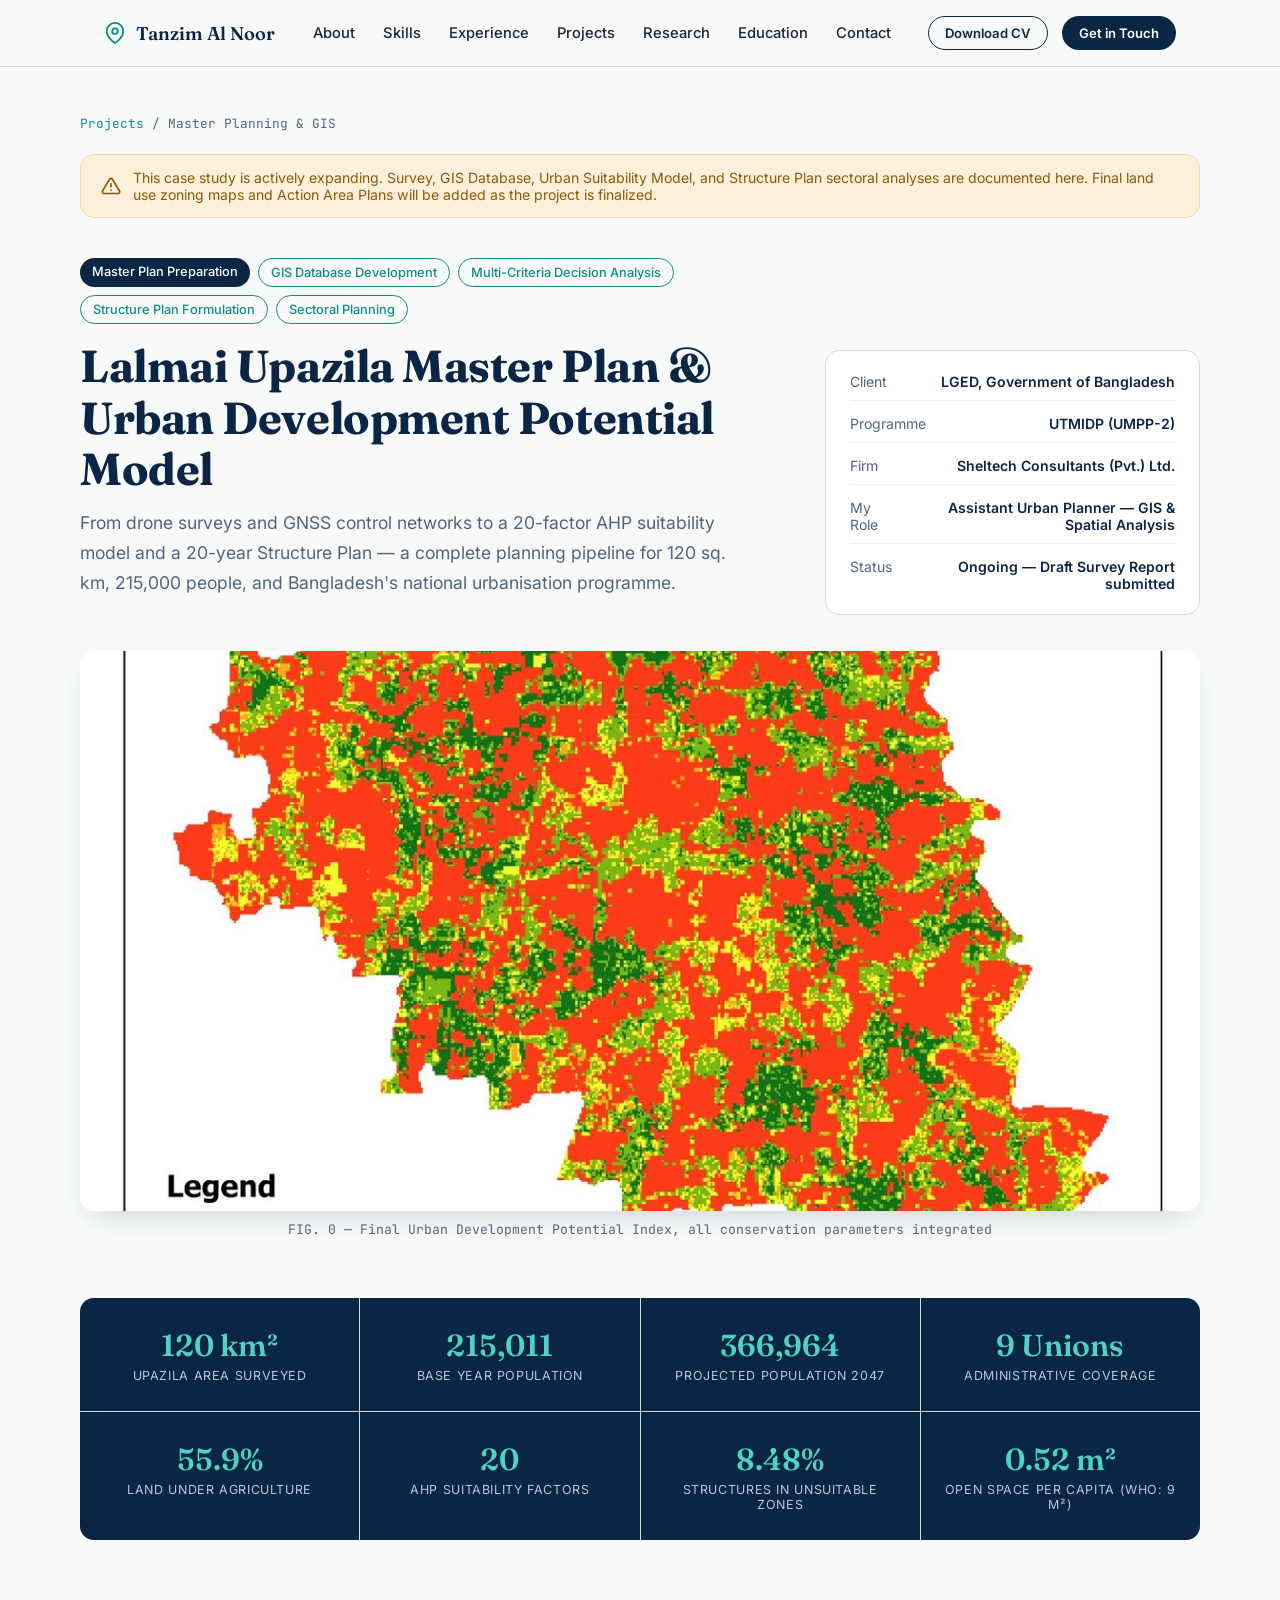
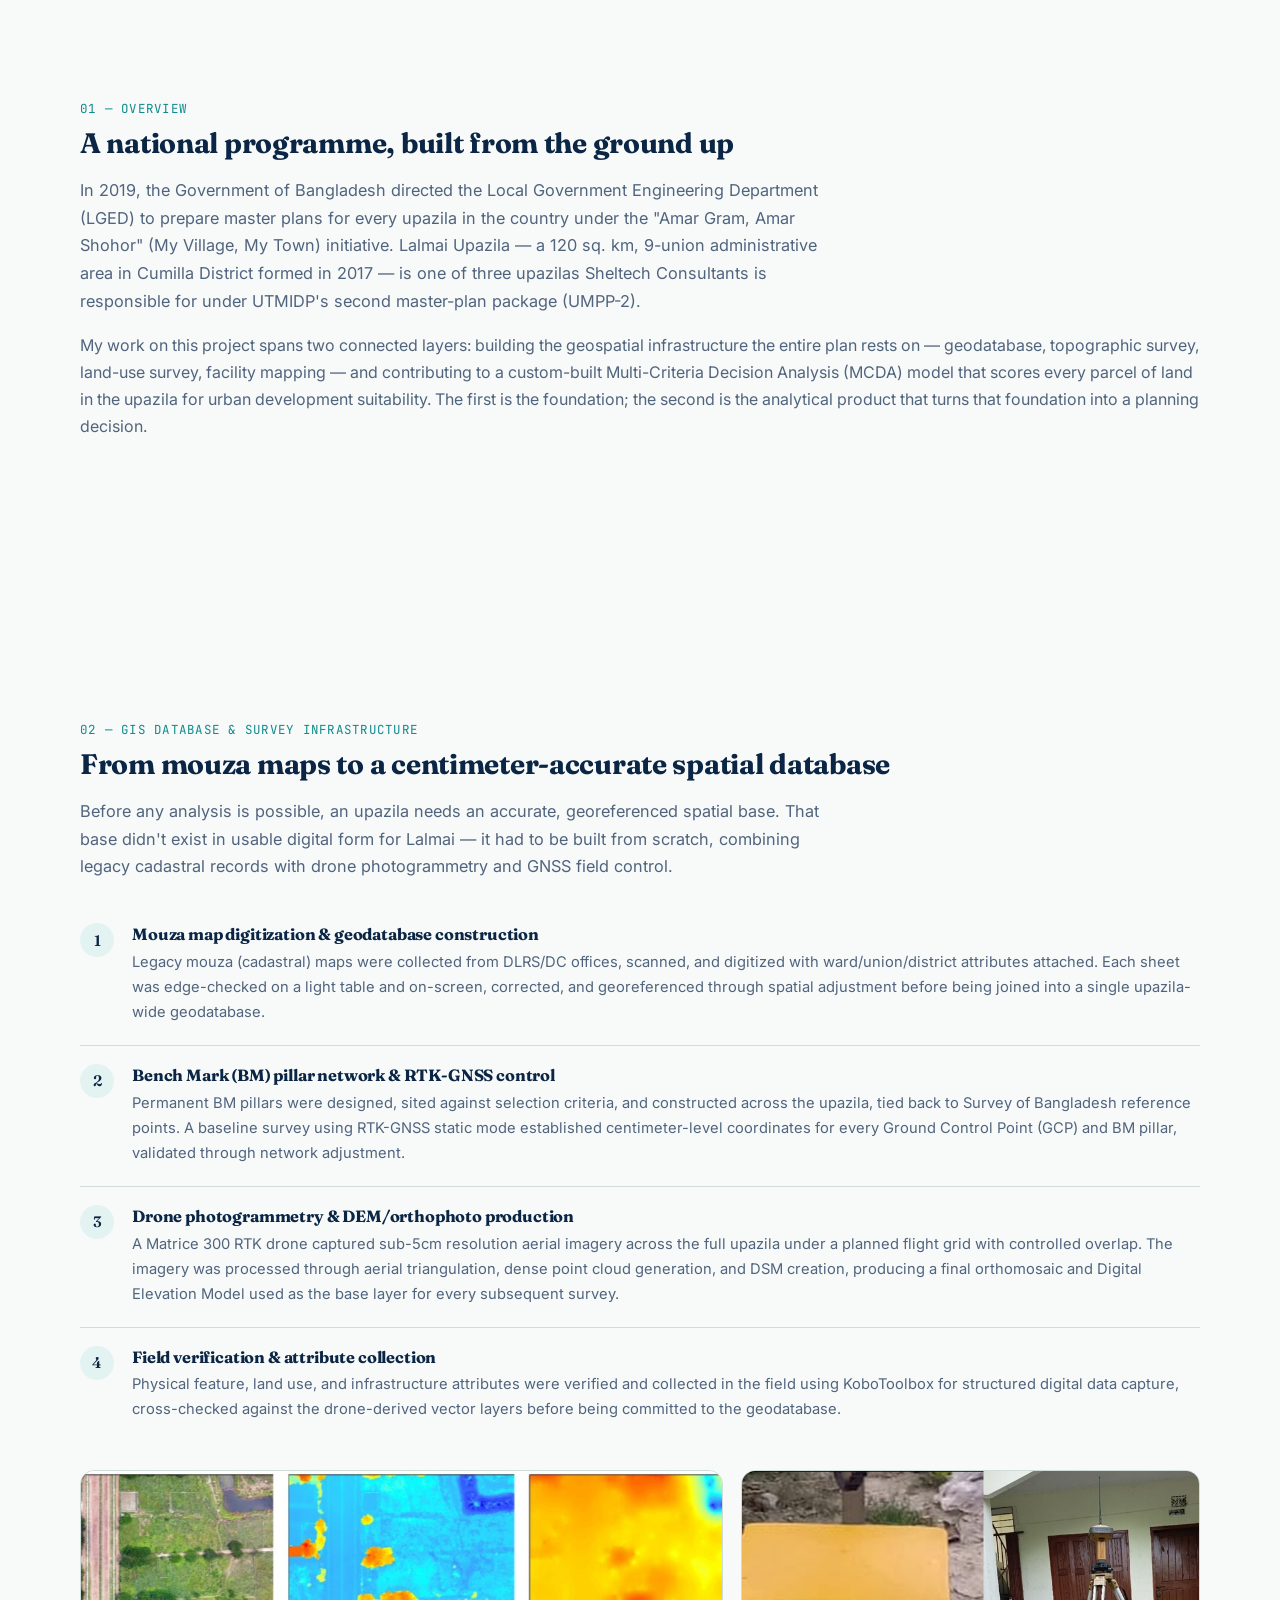
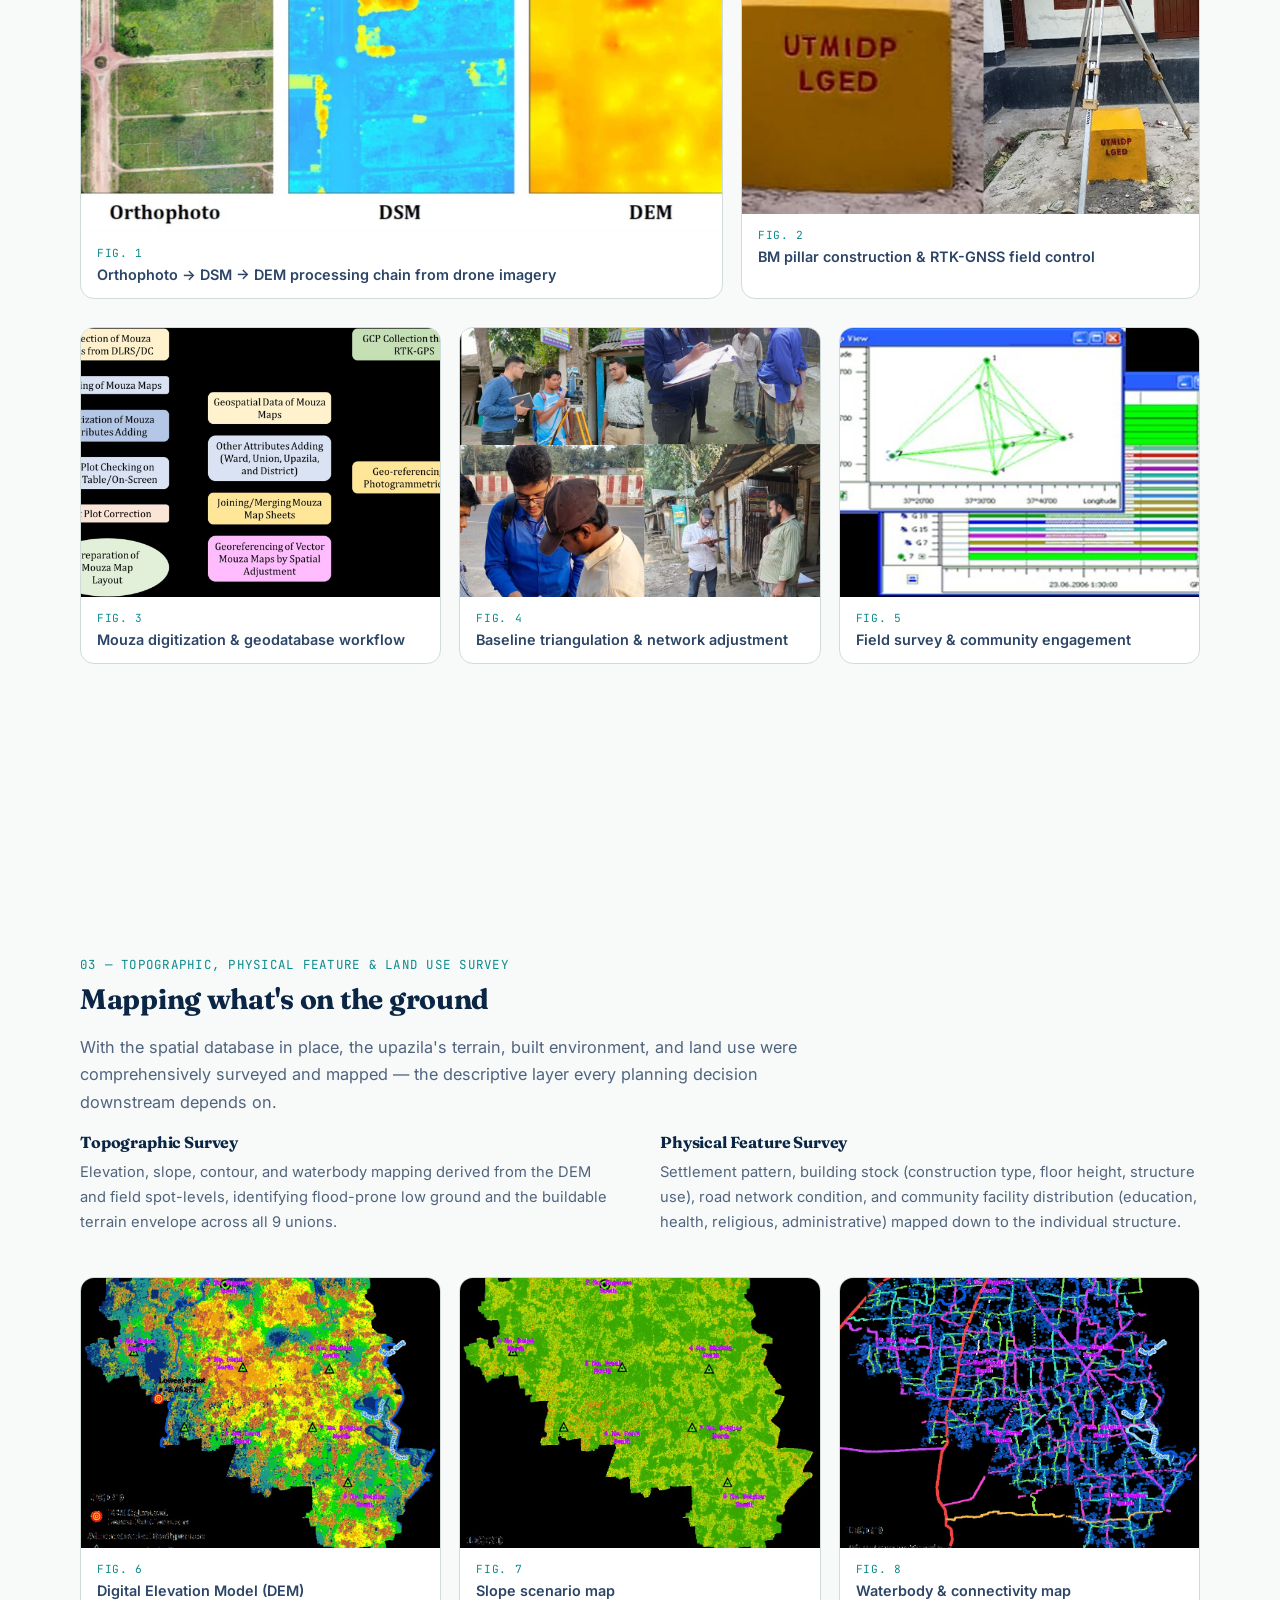
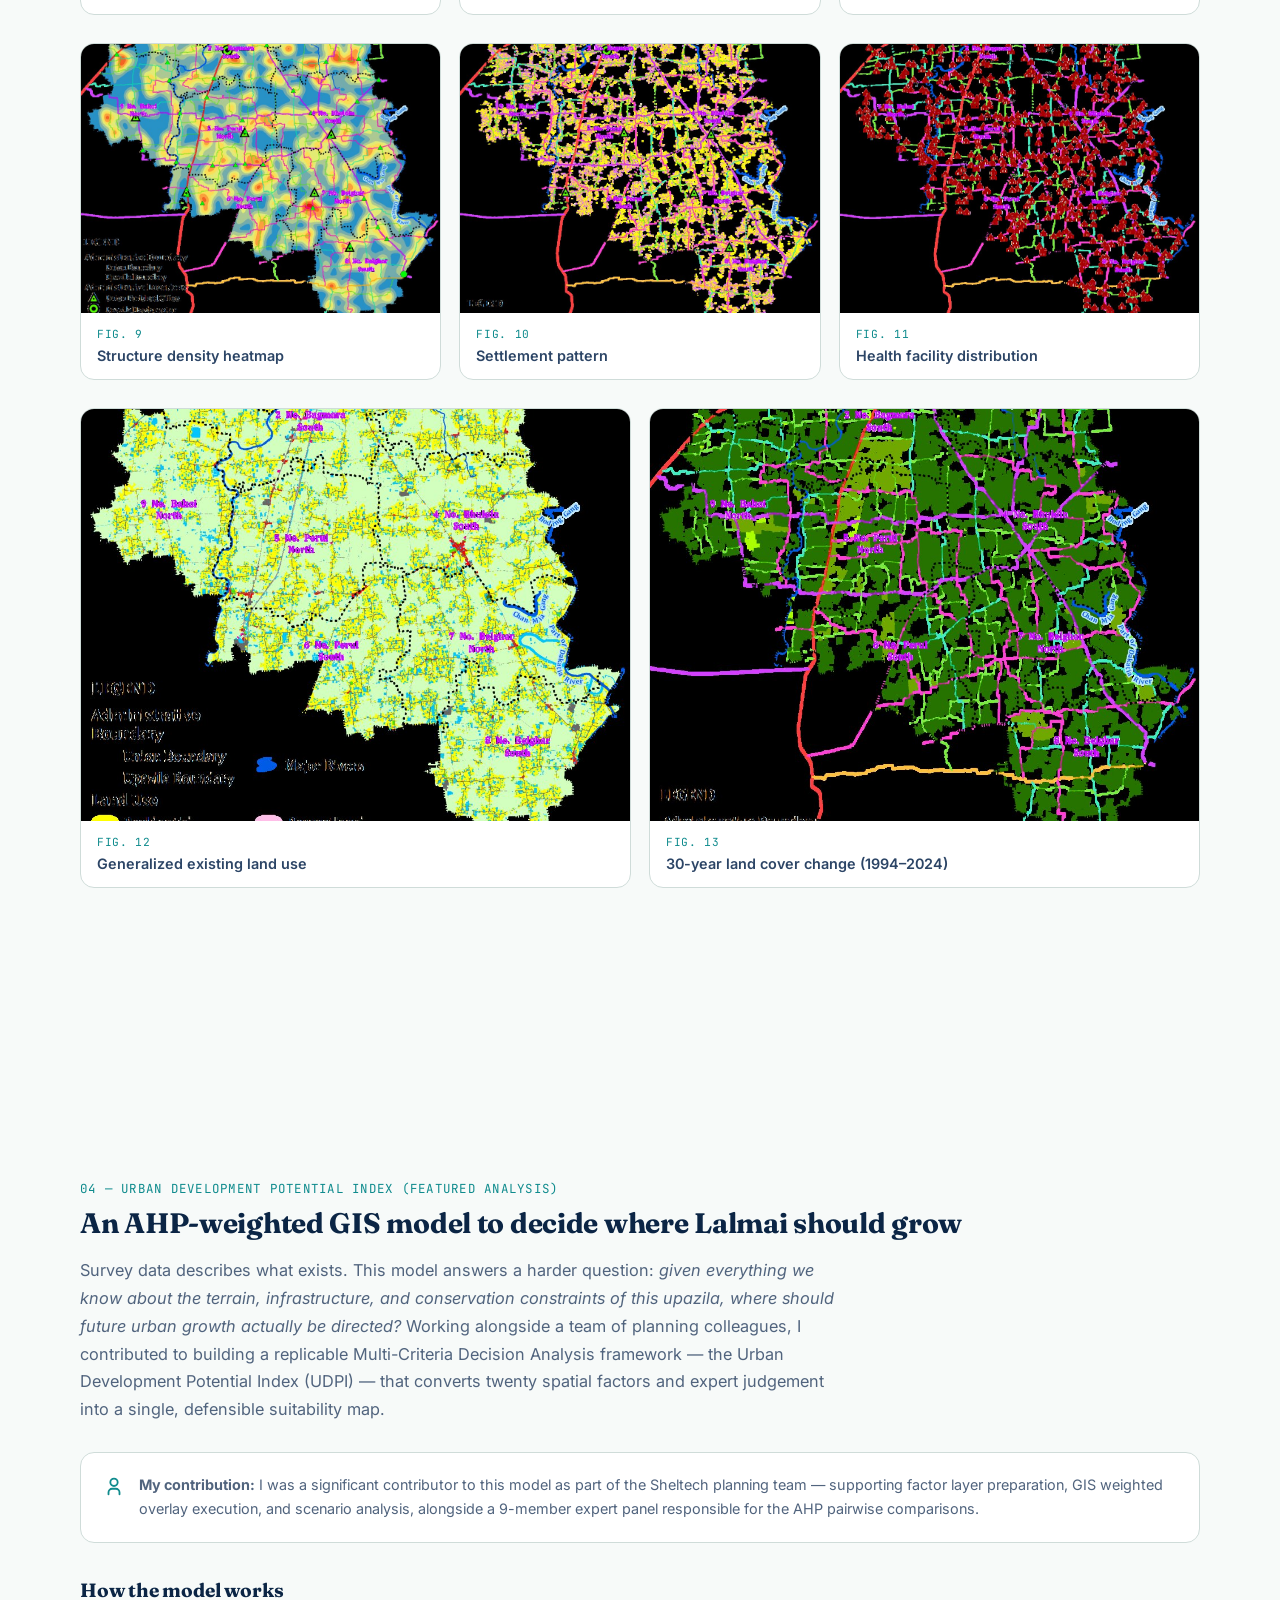
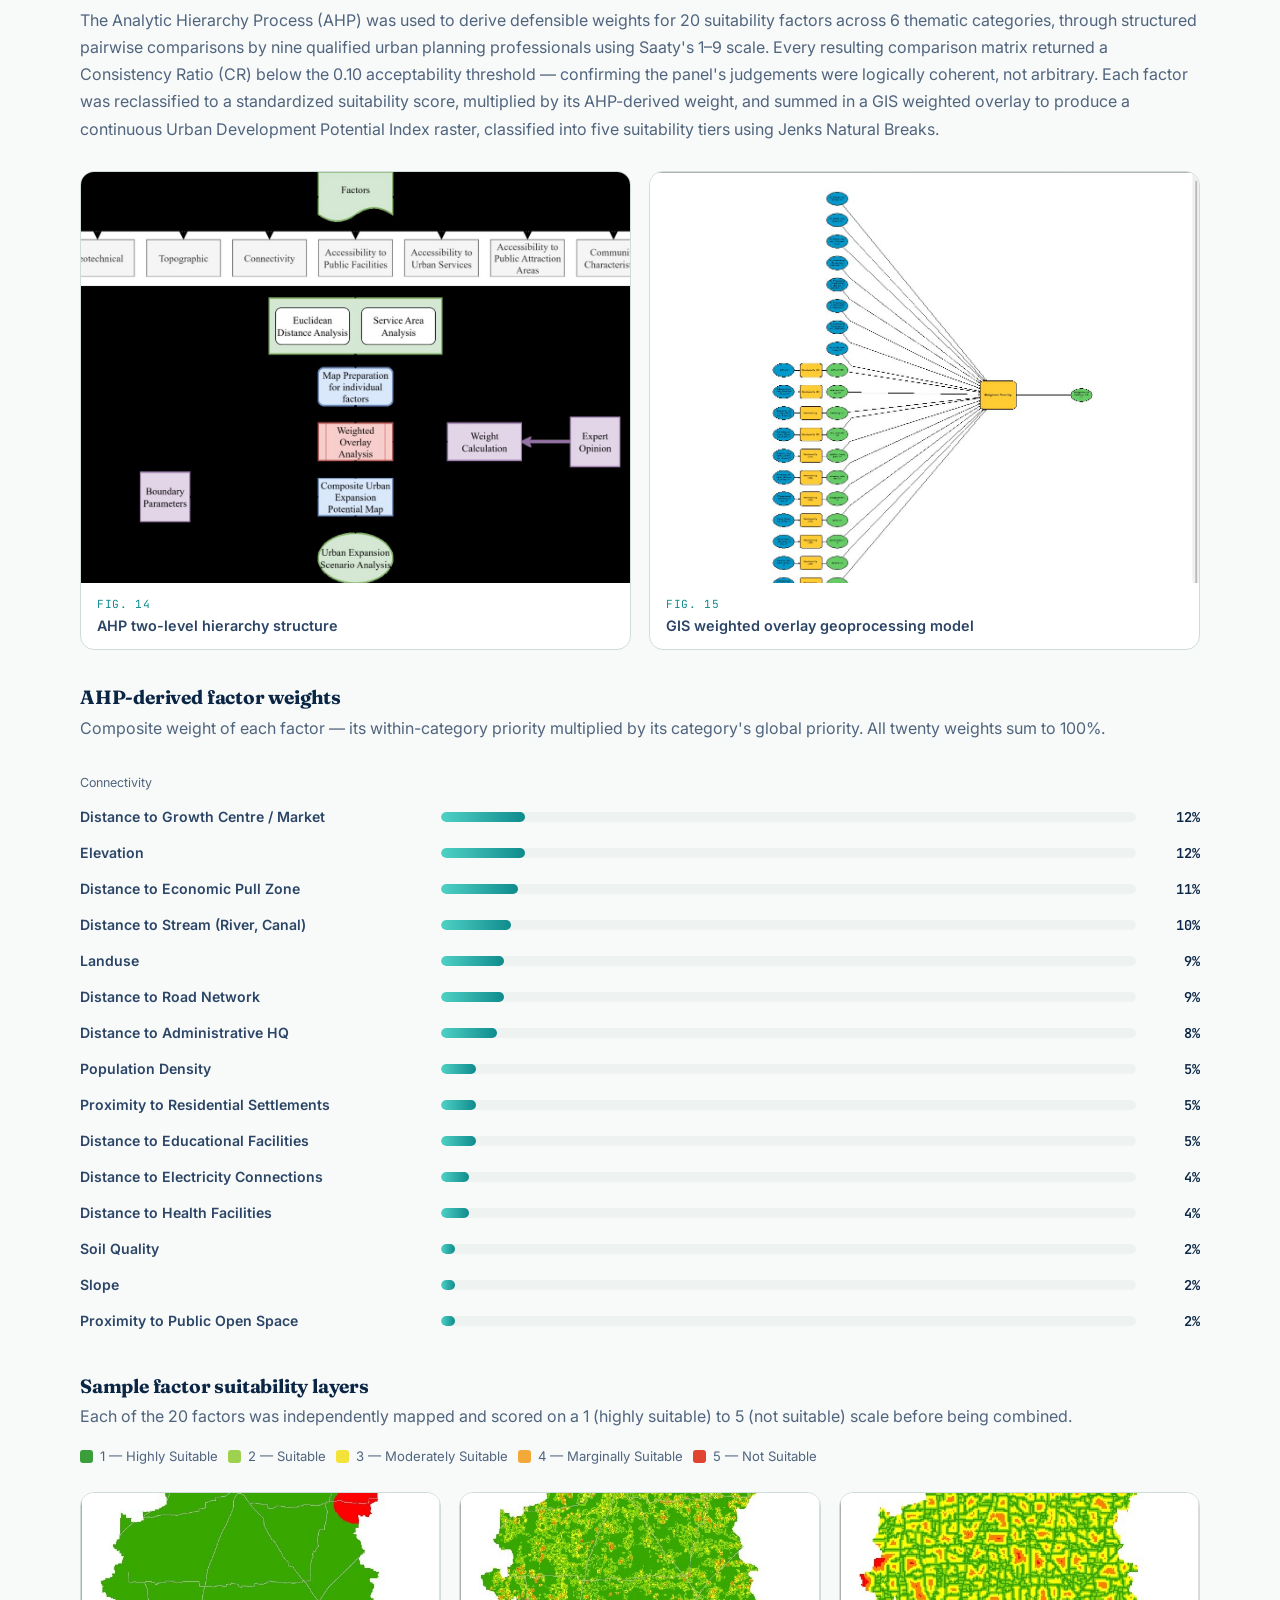
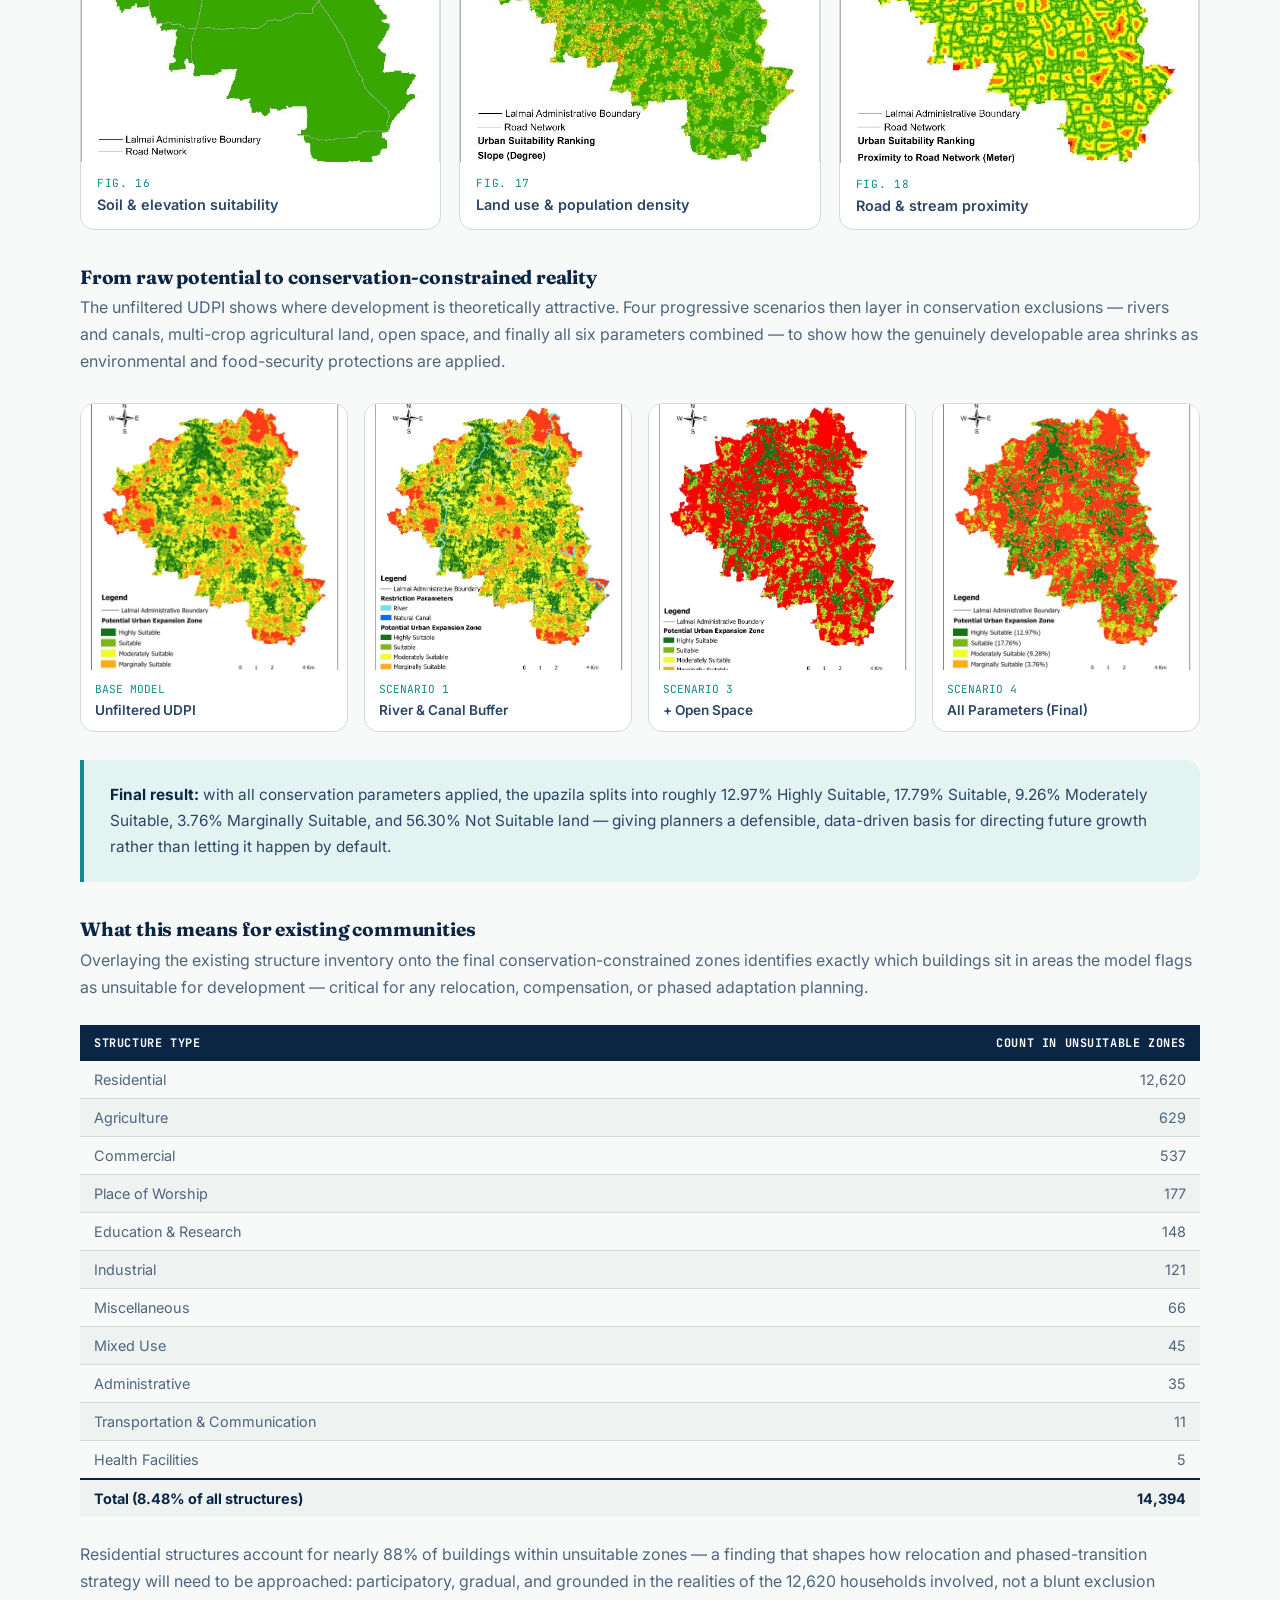
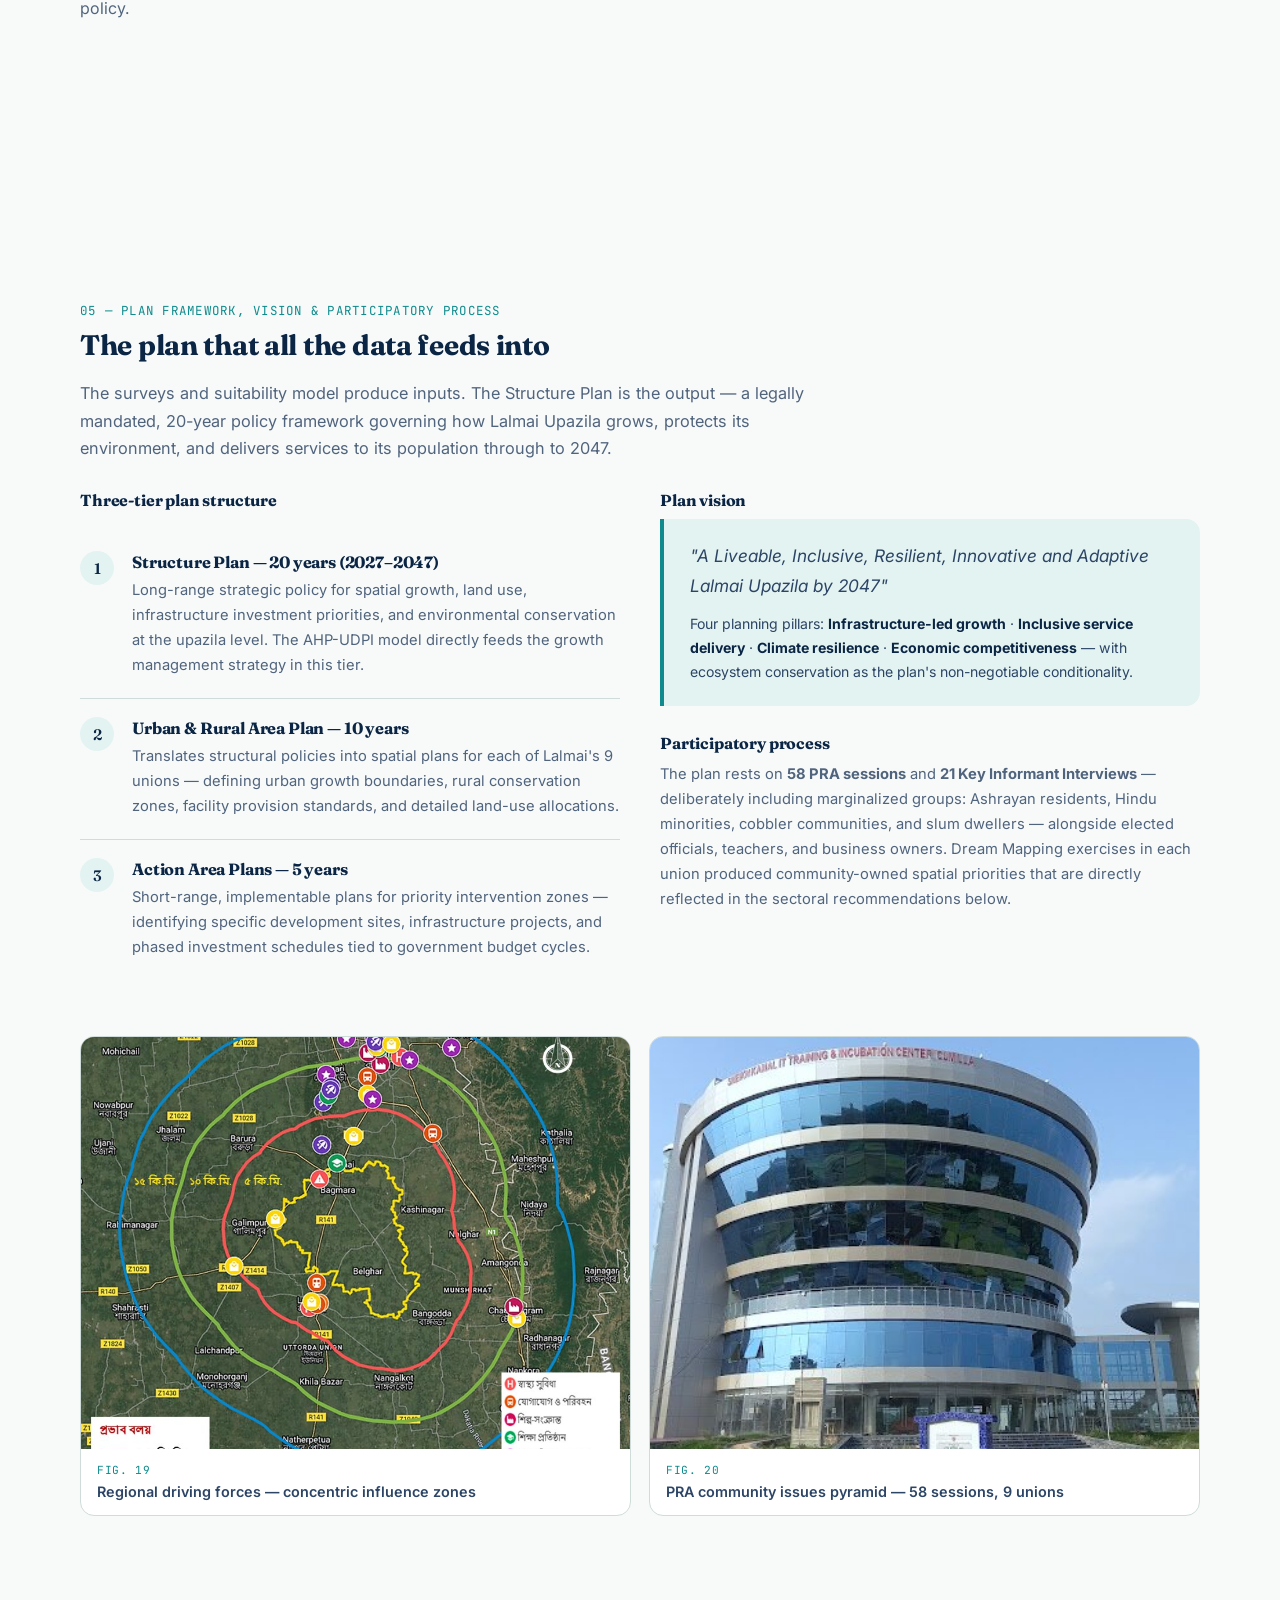
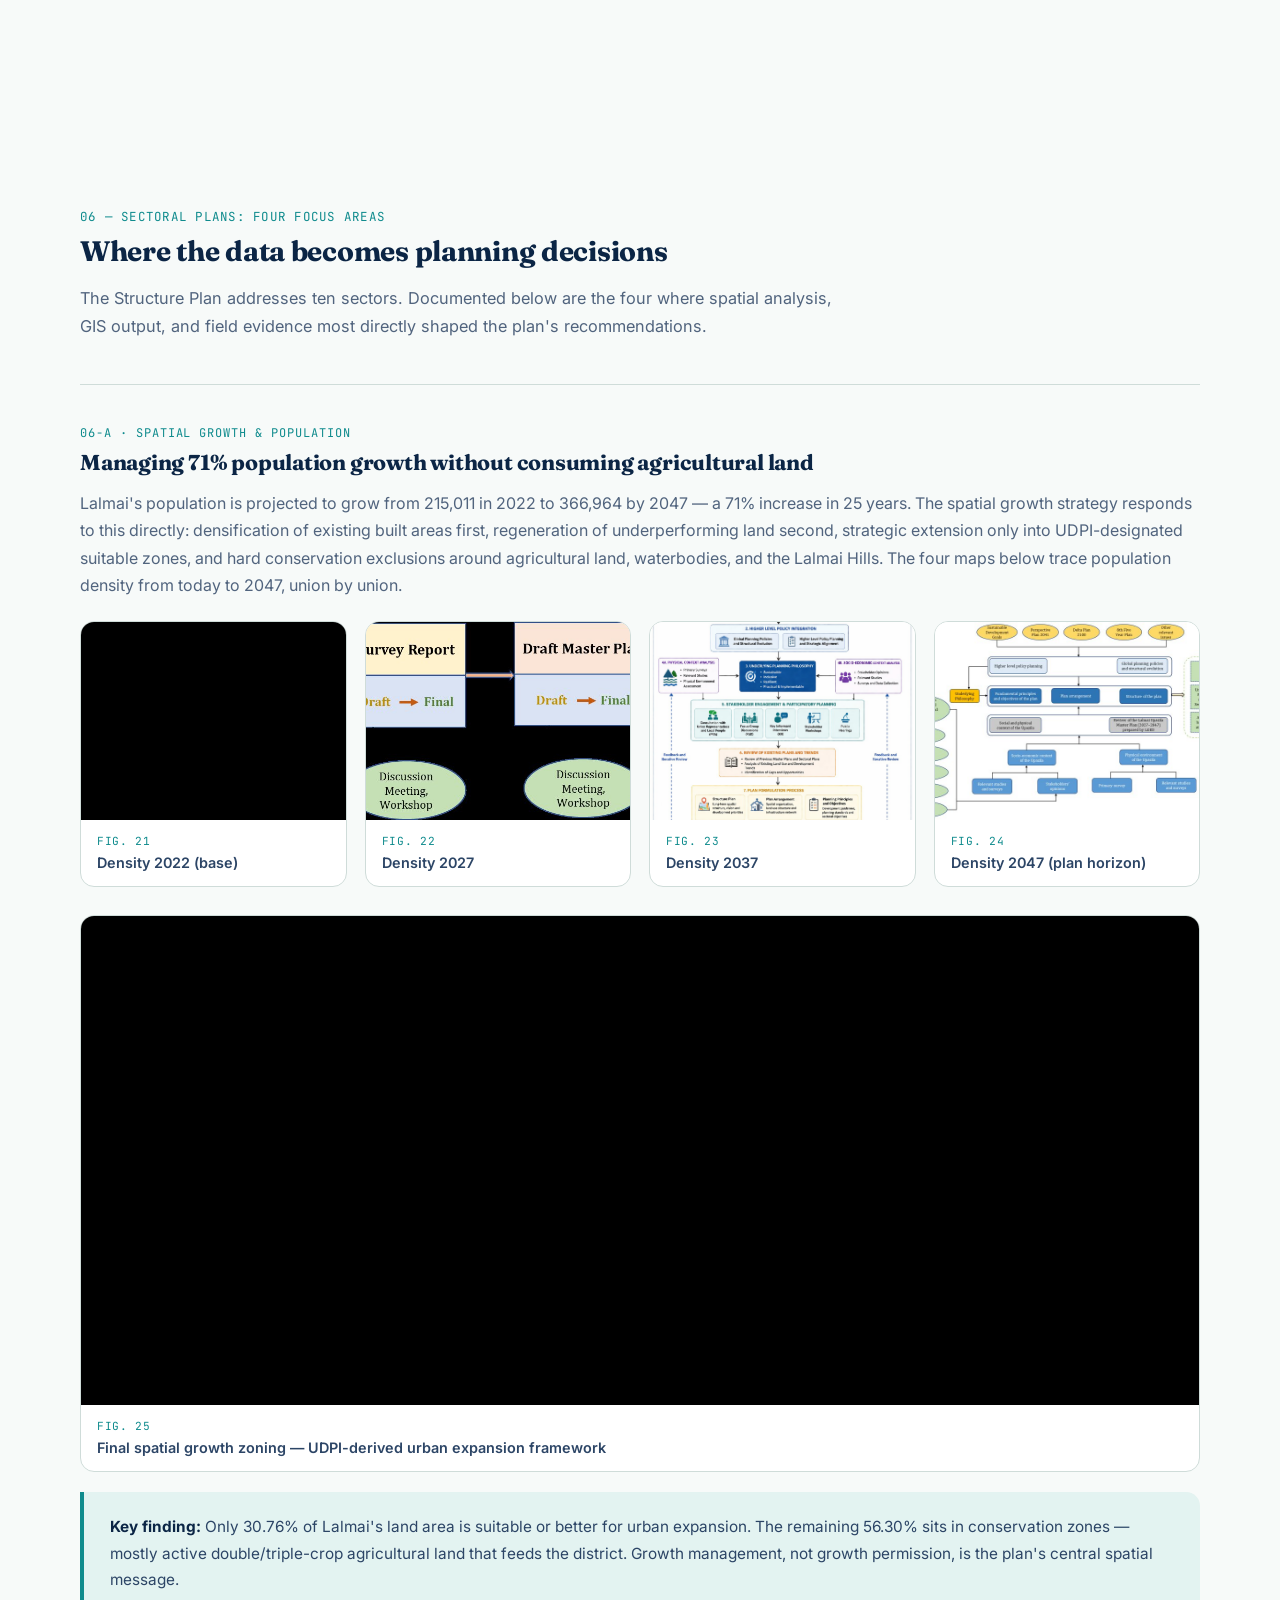
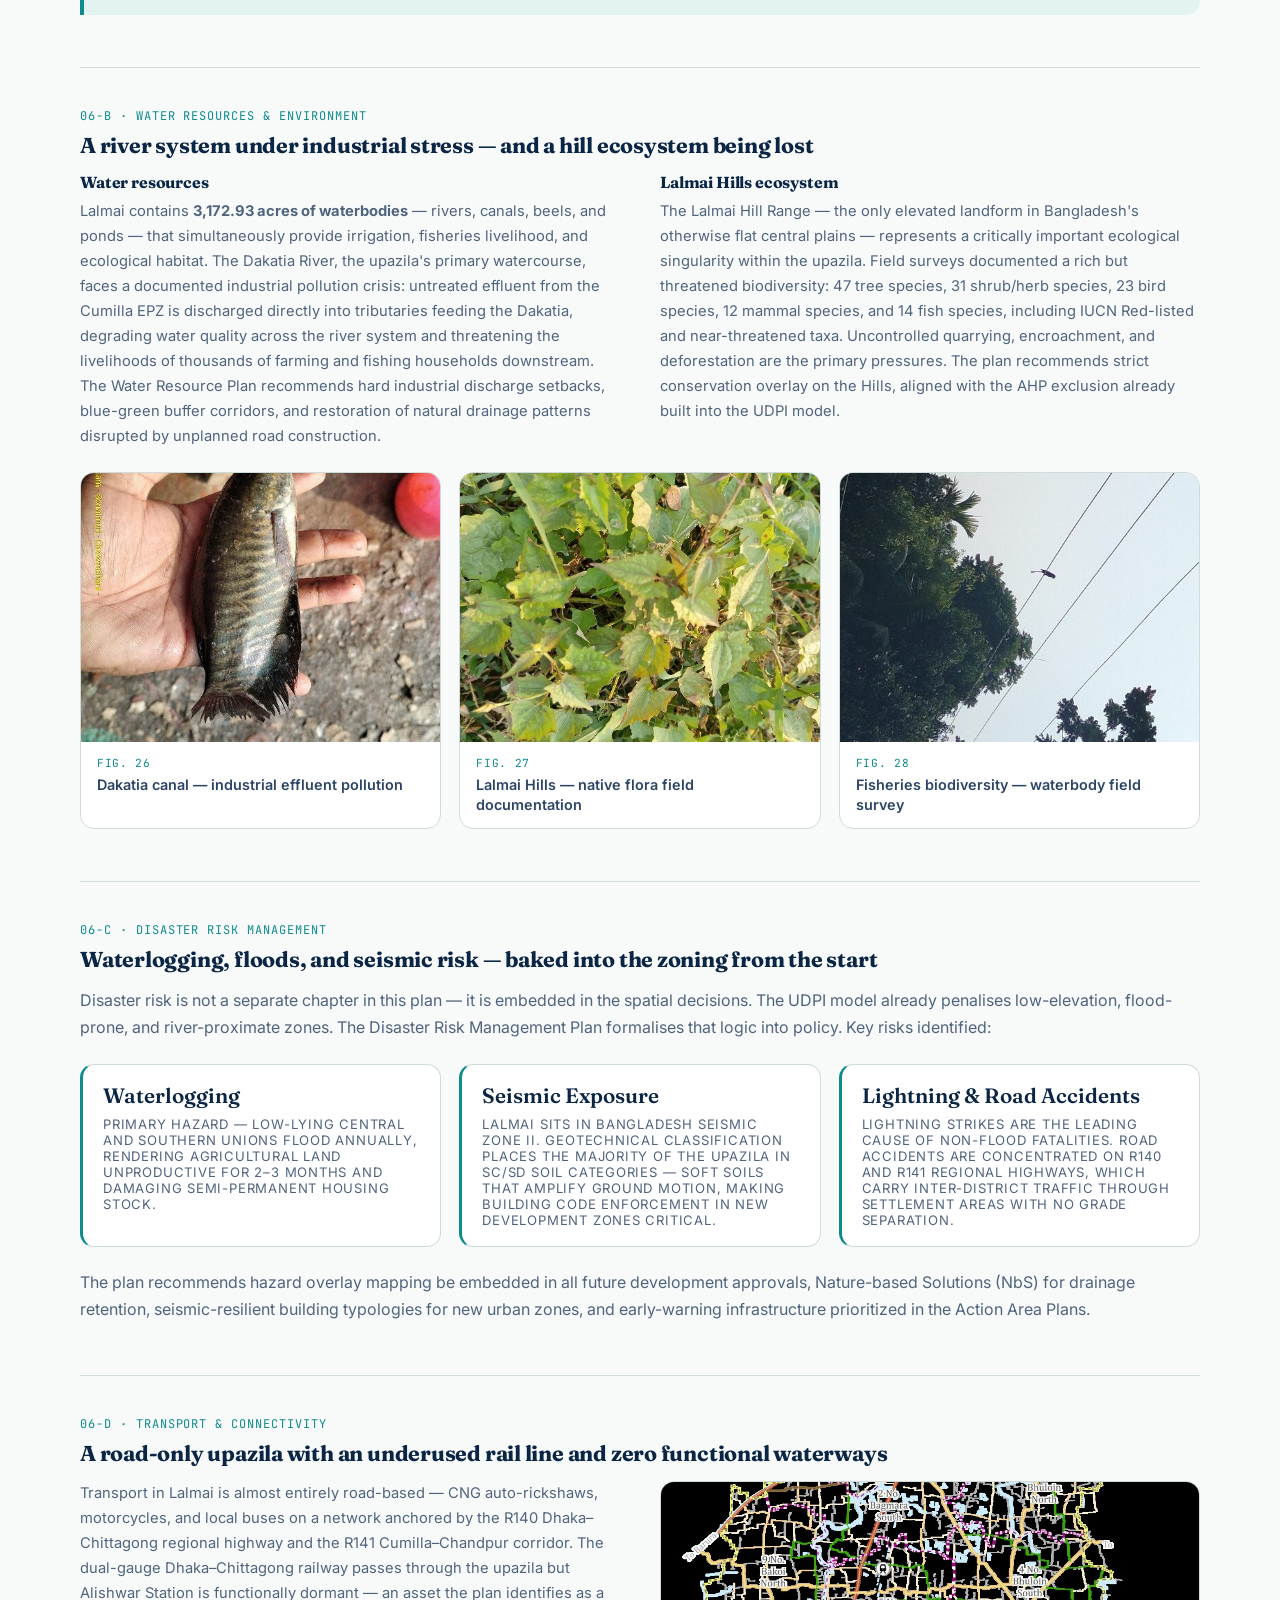
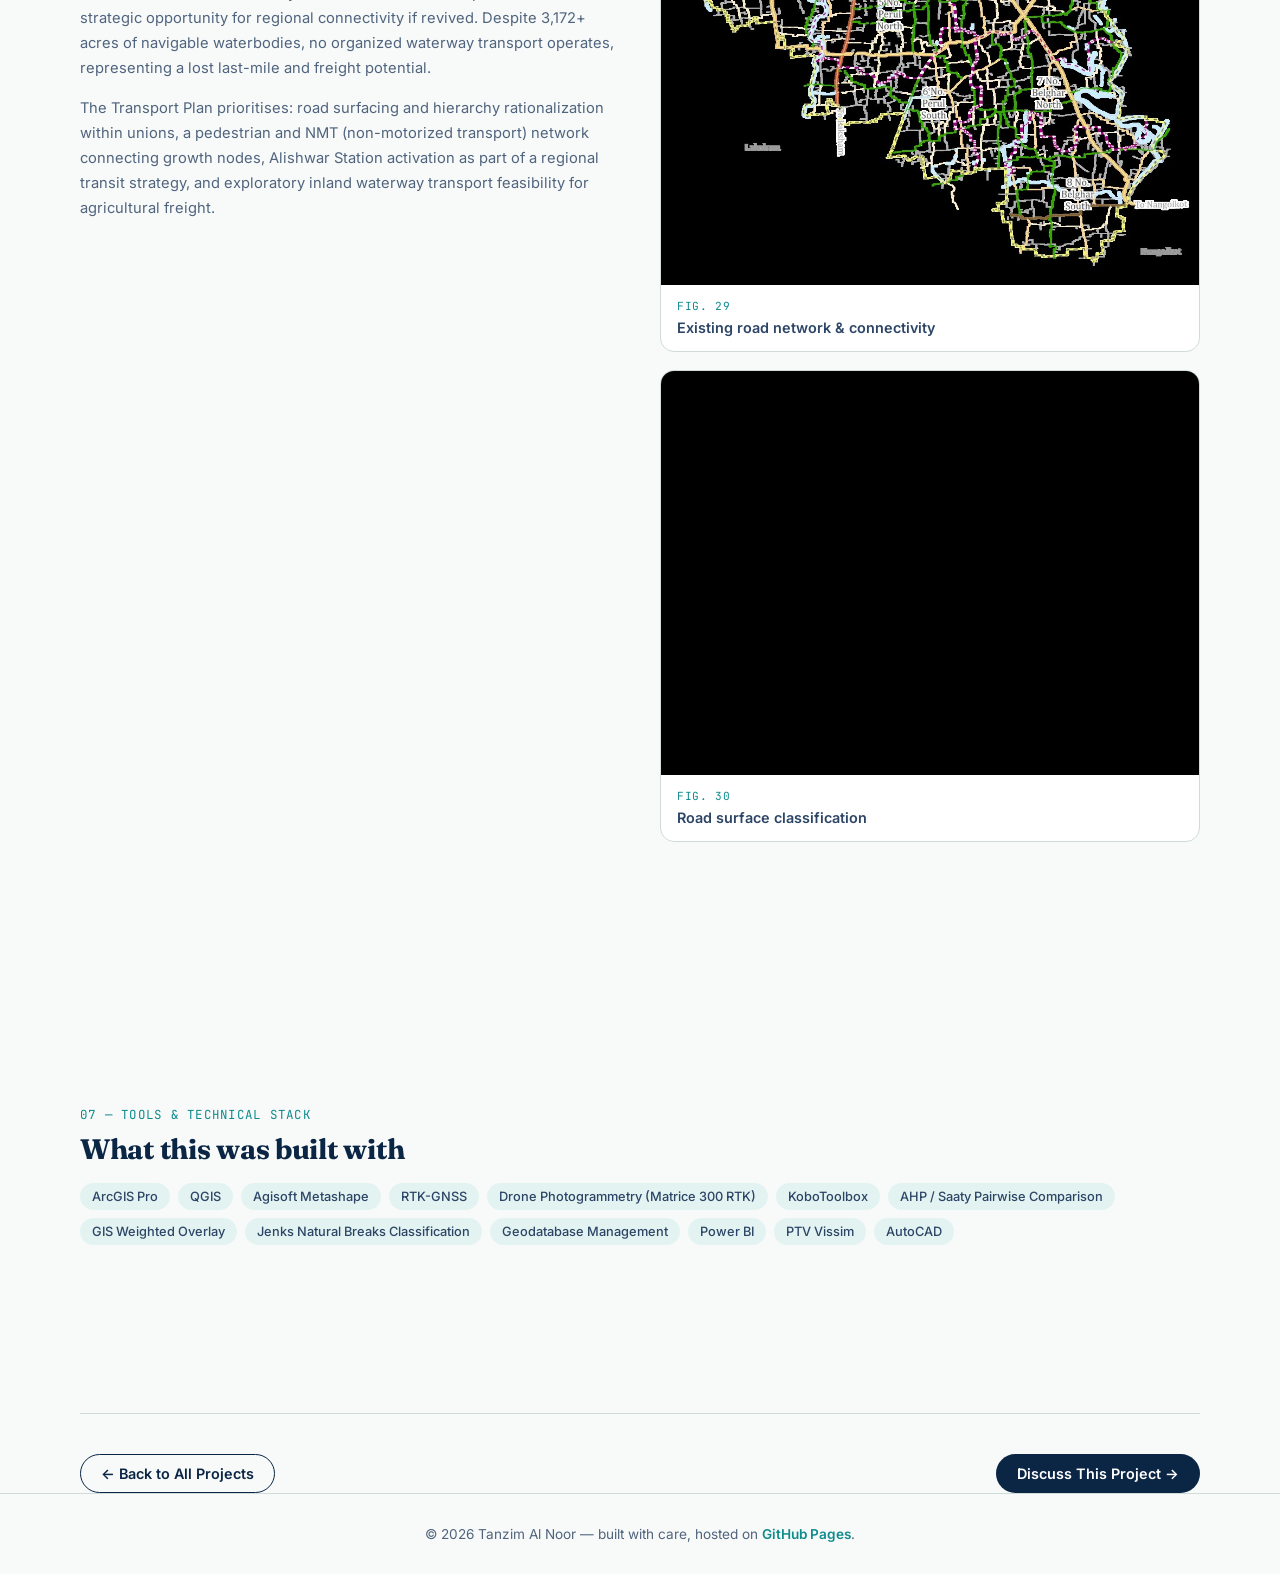
==== projects/lalmai-master-plan.html @ 13e84b0c "Add Lalmai master plan project" ====
<!DOCTYPE html>
<html lang="en">
<head>
<meta charset="UTF-8">
<meta name="viewport" content="width=device-width, initial-scale=1.0">
<title>Lalmai Upazila Master Plan & Urban Suitability Model | Tanzim Al Noor</title>
<meta name="description" content="GIS database development, topographic and land-use survey, and AHP-based Urban Development Potential Index for Lalmai Upazila, Bangladesh — under UTMIDP, LGED.">

<link rel="preconnect" href="https://fonts.googleapis.com">
<link rel="preconnect" href="https://fonts.gstatic.com" crossorigin>
<link href="https://fonts.googleapis.com/css2?family=Fraunces:opsz,wght@9..144,500;9..144,600;9..144,700&family=Inter:wght@400;500;600;700&family=JetBrains+Mono:wght@400;500&display=swap" rel="stylesheet">
<link rel="stylesheet" href="../styles.css">
</head>
<body>

<!-- ============ HEADER ============ -->
<header class="site-header">
  <nav class="nav">
    <a href="../index.html" class="brand">
      <svg class="pin" viewBox="0 0 24 24" fill="none" stroke="currentColor" stroke-width="2" stroke-linecap="round" stroke-linejoin="round"><path d="M21 10c0 7-9 13-9 13s-9-6-9-13a9 9 0 1 1 18 0Z"/><circle cx="12" cy="10" r="3"/></svg>
      Tanzim&nbsp;Al&nbsp;Noor
    </a>
    <ul class="nav-links">
      <li><a href="../index.html#about">About</a></li>
      <li><a href="../index.html#skills">Skills</a></li>
      <li><a href="../index.html#experience">Experience</a></li>
      <li><a href="../index.html#projects">Projects</a></li>
      <li><a href="../index.html#research">Research</a></li>
      <li><a href="../index.html#education">Education</a></li>
      <li><a href="../index.html#contact">Contact</a></li>
    </ul>
    <div class="nav-cta">
      <a href="../Tanzim_Al_Noor_CV.pdf" class="btn btn-ghost btn-sm" download>Download CV</a>
      <a href="../index.html#contact" class="btn btn-primary btn-sm">Get in Touch</a>
      <button class="menu-toggle" aria-label="Toggle menu">
        <svg viewBox="0 0 24 24" fill="none" stroke="currentColor" stroke-width="2" stroke-linecap="round"><path d="M4 6h16M4 12h16M4 18h16"/></svg>
      </button>
    </div>
  </nav>
</header>

<main>
  <div class="wrap proj-hero">

    <div class="proj-breadcrumb">
      <a href="../index.html#projects">Projects</a>
      <span>/</span>
      <span>Master Planning &amp; GIS</span>
    </div>

    <div class="wip-banner">
      <svg viewBox="0 0 24 24" fill="none" stroke="currentColor" stroke-width="2" stroke-linecap="round" stroke-linejoin="round"><path d="M12 9v4M12 17h.01M10.29 3.86 1.82 18a2 2 0 0 0 1.71 3h16.94a2 2 0 0 0 1.71-3L13.71 3.86a2 2 0 0 0-3.42 0Z"/></svg>
      This case study is actively expanding. Survey, GIS Database, Urban Suitability Model, and Structure Plan sectoral analyses are documented here. Final land use zoning maps and Action Area Plans will be added as the project is finalized.
    </div>

    <div class="proj-hero-grid">
      <div>
        <div class="proj-kicker">
          <span class="tag">Master Plan Preparation</span>
          <span class="tag outline">GIS Database Development</span>
          <span class="tag outline">Multi-Criteria Decision Analysis</span>
          <span class="tag outline">Structure Plan Formulation</span>
          <span class="tag outline">Sectoral Planning</span>
        </div>
        <h1>Lalmai Upazila Master Plan &amp; Urban Development Potential Model</h1>
        <p class="tagline">From drone surveys and GNSS control networks to a 20-factor AHP suitability model and a 20-year Structure Plan — a complete planning pipeline for 120 sq. km, 215,000 people, and Bangladesh's national urbanisation programme.</p>
      </div>
      <div class="proj-quickfacts">
        <div class="qf"><span>Client</span><b>LGED, Government of Bangladesh</b></div>
        <div class="qf"><span>Programme</span><b>UTMIDP (UMPP-2)</b></div>
        <div class="qf"><span>Firm</span><b>Sheltech Consultants (Pvt.) Ltd.</b></div>
        <div class="qf"><span>My Role</span><b>Assistant Urban Planner — GIS &amp; Spatial Analysis</b></div>
        <div class="qf"><span>Status</span><b>Ongoing — Draft Survey Report submitted</b></div>
      </div>
    </div>

    <img class="proj-cover" src="../images/projects/lalmai/udpi-final-scenario4.jpg" alt="Final Urban Development Potential Index map of Lalmai Upazila with all conservation parameters integrated" data-lightbox="../images/projects/lalmai/udpi-final-scenario4.jpg" data-caption="Final Urban Development Potential Index — all six conservation parameters integrated (Scenario 4)">
    <p class="proj-cover-caption">FIG. 0 — Final Urban Development Potential Index, all conservation parameters integrated</p>

    <div class="proj-stats" style="grid-template-columns:repeat(4,1fr)">
      <div class="proj-stat"><span class="v">120 km²</span><span class="k">Upazila Area Surveyed</span></div>
      <div class="proj-stat"><span class="v">215,011</span><span class="k">Base Year Population</span></div>
      <div class="proj-stat"><span class="v">366,964</span><span class="k">Projected Population 2047</span></div>
      <div class="proj-stat"><span class="v">9 Unions</span><span class="k">Administrative Coverage</span></div>
      <div class="proj-stat"><span class="v">55.9%</span><span class="k">Land Under Agriculture</span></div>
      <div class="proj-stat"><span class="v">20</span><span class="k">AHP Suitability Factors</span></div>
      <div class="proj-stat"><span class="v">8.48%</span><span class="k">Structures in Unsuitable Zones</span></div>
      <div class="proj-stat"><span class="v">0.52 m²</span><span class="k">Open Space per Capita (WHO: 9 m²)</span></div>
    </div>

    <!-- ============ OVERVIEW ============ -->
    <section class="proj-section">
      <span class="num-tag">01 — Overview</span>
      <h2>A national programme, built from the ground up</h2>
      <p class="lead">In 2019, the Government of Bangladesh directed the Local Government Engineering Department (LGED) to prepare master plans for every upazila in the country under the "Amar Gram, Amar Shohor" (My Village, My Town) initiative. Lalmai Upazila — a 120 sq. km, 9-union administrative area in Cumilla District formed in 2017 — is one of three upazilas Sheltech Consultants is responsible for under UTMIDP's second master-plan package (UMPP-2).</p>
      <p>My work on this project spans two connected layers: building the geospatial infrastructure the entire plan rests on — geodatabase, topographic survey, land-use survey, facility mapping — and contributing to a custom-built Multi-Criteria Decision Analysis (MCDA) model that scores every parcel of land in the upazila for urban development suitability. The first is the foundation; the second is the analytical product that turns that foundation into a planning decision.</p>
    </section>

    <!-- ============ GIS DATABASE ============ -->
    <section class="proj-section">
      <span class="num-tag">02 — GIS Database &amp; Survey Infrastructure</span>
      <h2>From mouza maps to a centimeter-accurate spatial database</h2>
      <p class="lead">Before any analysis is possible, an upazila needs an accurate, georeferenced spatial base. That base didn't exist in usable digital form for Lalmai — it had to be built from scratch, combining legacy cadastral records with drone photogrammetry and GNSS field control.</p>

      <div class="method-steps">
        <div class="method-step">
          <h4>Mouza map digitization &amp; geodatabase construction</h4>
          <p>Legacy mouza (cadastral) maps were collected from DLRS/DC offices, scanned, and digitized with ward/union/district attributes attached. Each sheet was edge-checked on a light table and on-screen, corrected, and georeferenced through spatial adjustment before being joined into a single upazila-wide geodatabase.</p>
        </div>
        <div class="method-step">
          <h4>Bench Mark (BM) pillar network &amp; RTK-GNSS control</h4>
          <p>Permanent BM pillars were designed, sited against selection criteria, and constructed across the upazila, tied back to Survey of Bangladesh reference points. A baseline survey using RTK-GNSS static mode established centimeter-level coordinates for every Ground Control Point (GCP) and BM pillar, validated through network adjustment.</p>
        </div>
        <div class="method-step">
          <h4>Drone photogrammetry &amp; DEM/orthophoto production</h4>
          <p>A Matrice 300 RTK drone captured sub-5cm resolution aerial imagery across the full upazila under a planned flight grid with controlled overlap. The imagery was processed through aerial triangulation, dense point cloud generation, and DSM creation, producing a final orthomosaic and Digital Elevation Model used as the base layer for every subsequent survey.</p>
        </div>
        <div class="method-step">
          <h4>Field verification &amp; attribute collection</h4>
          <p>Physical feature, land use, and infrastructure attributes were verified and collected in the field using KoboToolbox for structured digital data capture, cross-checked against the drone-derived vector layers before being committed to the geodatabase.</p>
        </div>
      </div>

      <div class="fig-grid feature">
        <div class="figure-card wide">
          <img src="../images/projects/lalmai/orthophoto-dsm-dem.jpg" alt="Orthophoto, DSM and DEM outputs from drone photogrammetry processing" data-lightbox="../images/projects/lalmai/orthophoto-dsm-dem.jpg" data-caption="Drone photogrammetry pipeline output: orthophoto, DSM, and DEM">
          <div class="cap"><span class="fig-num">Fig. 1</span><span class="fig-title">Orthophoto → DSM → DEM processing chain from drone imagery</span></div>
        </div>
        <div class="figure-card">
          <img src="../images/projects/lalmai/bm-pillar-rtk.jpg" alt="Constructed Bench Mark pillar and RTK-GNSS survey equipment in the field" data-lightbox="../images/projects/lalmai/bm-pillar-rtk.jpg" data-caption="UTMIDP/LGED Bench Mark pillar and RTK-GNSS field setup">
          <div class="cap"><span class="fig-num">Fig. 2</span><span class="fig-title">BM pillar construction &amp; RTK-GNSS field control</span></div>
        </div>
      </div>

      <div class="fig-grid">
        <div class="figure-card">
          <img src="../images/projects/lalmai/mouza-digitization-workflow.jpg" alt="Workflow diagram for mouza map digitization and geodatabase preparation" data-lightbox="../images/projects/lalmai/mouza-digitization-workflow.jpg" data-caption="Mouza map digitization and geodatabase preparation workflow">
          <div class="cap"><span class="fig-num">Fig. 3</span><span class="fig-title">Mouza digitization &amp; geodatabase workflow</span></div>
        </div>
        <div class="figure-card">
          <img src="../images/projects/lalmai/network-adjustment.jpg" alt="GNSS baseline triangulation network adjustment screenshot" data-lightbox="../images/projects/lalmai/network-adjustment.jpg" data-caption="GNSS baseline triangulation and network adjustment">
          <div class="cap"><span class="fig-num">Fig. 4</span><span class="fig-title">Baseline triangulation &amp; network adjustment</span></div>
        </div>
        <div class="figure-card">
          <img src="../images/projects/lalmai/field-survey-team.jpg" alt="Field survey team conducting GCP collection and community consultation" data-lightbox="../images/projects/lalmai/field-survey-team.jpg" data-caption="Field survey team — GCP collection and community engagement">
          <div class="cap"><span class="fig-num">Fig. 5</span><span class="fig-title">Field survey &amp; community engagement</span></div>
        </div>
      </div>
    </section>

    <!-- ============ TOPOGRAPHIC & PHYSICAL SURVEY ============ -->
    <section class="proj-section">
      <span class="num-tag">03 — Topographic, Physical Feature &amp; Land Use Survey</span>
      <h2>Mapping what's on the ground</h2>
      <p class="lead">With the spatial database in place, the upazila's terrain, built environment, and land use were comprehensively surveyed and mapped — the descriptive layer every planning decision downstream depends on.</p>

      <div class="proj-2col">
        <div>
          <h4 style="font-family:'Fraunces',serif; color:var(--navy); margin-bottom:8px;">Topographic Survey</h4>
          <p style="font-size:.92rem;">Elevation, slope, contour, and waterbody mapping derived from the DEM and field spot-levels, identifying flood-prone low ground and the buildable terrain envelope across all 9 unions.</p>
        </div>
        <div>
          <h4 style="font-family:'Fraunces',serif; color:var(--navy); margin-bottom:8px;">Physical Feature Survey</h4>
          <p style="font-size:.92rem;">Settlement pattern, building stock (construction type, floor height, structure use), road network condition, and community facility distribution (education, health, religious, administrative) mapped down to the individual structure.</p>
        </div>
      </div>

      <div class="fig-grid">
        <div class="figure-card">
          <img src="../images/projects/lalmai/dem-elevation-map.jpg" alt="Digital Elevation Model map of Lalmai Upazila" data-lightbox="../images/projects/lalmai/dem-elevation-map.jpg" data-caption="Digital Elevation Model (DEM) — highest and lowest points across Lalmai Upazila">
          <div class="cap"><span class="fig-num">Fig. 6</span><span class="fig-title">Digital Elevation Model (DEM)</span></div>
        </div>
        <div class="figure-card">
          <img src="../images/projects/lalmai/slope-map.jpg" alt="Slope scenario map of Lalmai Upazila" data-lightbox="../images/projects/lalmai/slope-map.jpg" data-caption="Slope distribution across Lalmai Upazila">
          <div class="cap"><span class="fig-num">Fig. 7</span><span class="fig-title">Slope scenario map</span></div>
        </div>
        <div class="figure-card">
          <img src="../images/projects/lalmai/waterbody-map.jpg" alt="Waterbody location map of Lalmai Upazila" data-lightbox="../images/projects/lalmai/waterbody-map.jpg" data-caption="Waterbody location and road connectivity map">
          <div class="cap"><span class="fig-num">Fig. 8</span><span class="fig-title">Waterbody &amp; connectivity map</span></div>
        </div>
      </div>

      <div class="fig-grid">
        <div class="figure-card">
          <img src="../images/projects/lalmai/structure-density-heatmap.jpg" alt="Structure density heatmap of Lalmai Upazila" data-lightbox="../images/projects/lalmai/structure-density-heatmap.jpg" data-caption="Structure density heatmap — built-up concentration across the upazila">
          <div class="cap"><span class="fig-num">Fig. 9</span><span class="fig-title">Structure density heatmap</span></div>
        </div>
        <div class="figure-card">
          <img src="../images/projects/lalmai/settlement-pattern-map.jpg" alt="Settlement pattern map of Lalmai Upazila showing buildings and water bodies" data-lightbox="../images/projects/lalmai/settlement-pattern-map.jpg" data-caption="Existing settlement pattern overlaid on the river/canal network">
          <div class="cap"><span class="fig-num">Fig. 10</span><span class="fig-title">Settlement pattern</span></div>
        </div>
        <div class="figure-card">
          <img src="../images/projects/lalmai/health-facilities-map.jpg" alt="Health facilities distribution map of Lalmai Upazila" data-lightbox="../images/projects/lalmai/health-facilities-map.jpg" data-caption="Health facility distribution across unions">
          <div class="cap"><span class="fig-num">Fig. 11</span><span class="fig-title">Health facility distribution</span></div>
        </div>
      </div>

      <div class="fig-grid two">
        <div class="figure-card">
          <img src="../images/projects/lalmai/generalized-landuse-map.jpg" alt="Generalized existing land use map of Lalmai Upazila" data-lightbox="../images/projects/lalmai/generalized-landuse-map.jpg" data-caption="Generalized existing land use — full classification, all unions">
          <div class="cap"><span class="fig-num">Fig. 12</span><span class="fig-title">Generalized existing land use</span></div>
        </div>
        <div class="figure-card">
          <img src="../images/projects/lalmai/landcover-change-chart.jpg" alt="Land cover change chart 1994 to 2024 for Lalmai Upazila" data-lightbox="../images/projects/lalmai/landcover-change-chart.jpg" data-caption="Land cover change, 1994–2024: agriculture, urban area, vacant land, vegetation, waterbody">
          <div class="cap"><span class="fig-num">Fig. 13</span><span class="fig-title">30-year land cover change (1994–2024)</span></div>
        </div>
      </div>
    </section>

    <!-- ============ AHP-UDPI MODEL — CENTERPIECE ============ -->
    <section class="proj-section" id="udpi-model">
      <span class="num-tag">04 — Urban Development Potential Index (Featured Analysis)</span>
      <h2>An AHP-weighted GIS model to decide where Lalmai should grow</h2>
      <p class="lead">Survey data describes what exists. This model answers a harder question: <em>given everything we know about the terrain, infrastructure, and conservation constraints of this upazila, where should future urban growth actually be directed?</em> Working alongside a team of planning colleagues, I contributed to building a replicable Multi-Criteria Decision Analysis framework — the Urban Development Potential Index (UDPI) — that converts twenty spatial factors and expert judgement into a single, defensible suitability map.</p>

      <div class="role-note">
        <svg viewBox="0 0 24 24" fill="none" stroke="currentColor" stroke-width="2" stroke-linecap="round" stroke-linejoin="round"><circle cx="12" cy="8" r="4"/><path d="M6 21v-2a4 4 0 0 1 4-4h4a4 4 0 0 1 4 4v2"/></svg>
        <p><strong>My contribution:</strong> I was a significant contributor to this model as part of the Sheltech planning team — supporting factor layer preparation, GIS weighted overlay execution, and scenario analysis, alongside a 9-member expert panel responsible for the AHP pairwise comparisons.</p>
      </div>

      <h3 style="font-family:'Fraunces',serif; font-size:1.2rem; color:var(--navy); margin: 36px 0 6px;">How the model works</h3>
      <p>The Analytic Hierarchy Process (AHP) was used to derive defensible weights for 20 suitability factors across 6 thematic categories, through structured pairwise comparisons by nine qualified urban planning professionals using Saaty's 1–9 scale. Every resulting comparison matrix returned a Consistency Ratio (CR) below the 0.10 acceptability threshold — confirming the panel's judgements were logically coherent, not arbitrary. Each factor was reclassified to a standardized suitability score, multiplied by its AHP-derived weight, and summed in a GIS weighted overlay to produce a continuous Urban Development Potential Index raster, classified into five suitability tiers using Jenks Natural Breaks.</p>

      <div class="fig-grid two" style="margin-top:28px;">
        <div class="figure-card">
          <img src="../images/projects/lalmai/ahp-hierarchy-diagram.jpg" alt="AHP two-level hierarchy diagram showing categories and factors" data-lightbox="../images/projects/lalmai/ahp-hierarchy-diagram.jpg" data-caption="Two-level AHP hierarchy: 6 categories, 20 factors">
          <div class="cap"><span class="fig-num">Fig. 14</span><span class="fig-title">AHP two-level hierarchy structure</span></div>
        </div>
        <div class="figure-card">
          <img src="../images/projects/lalmai/ahp-weighted-overlay-model.jpg" alt="GIS weighted overlay model combining all factor layers" data-lightbox="../images/projects/lalmai/ahp-weighted-overlay-model.jpg" data-caption="GIS weighted overlay model — combining 20 reclassified factor layers via AHP weights">
          <div class="cap"><span class="fig-num">Fig. 15</span><span class="fig-title">GIS weighted overlay geoprocessing model</span></div>
        </div>
      </div>

      <h3 style="font-family:'Fraunces',serif; font-size:1.2rem; color:var(--navy); margin: 36px 0 6px;">AHP-derived factor weights</h3>
      <p>Composite weight of each factor — its within-category priority multiplied by its category's global priority. All twenty weights sum to 100%.</p>
      <div class="weight-table">
        <div class="weight-row"><span class="wcat">Connectivity</span><span></span><span></span></div>
        <div class="weight-row"><span class="wname">Distance to Growth Centre / Market</span><div class="weight-bar-track"><div class="weight-bar-fill" style="width:12%"></div></div><span class="wval">12%</span></div>
        <div class="weight-row"><span class="wname">Elevation</span><div class="weight-bar-track"><div class="weight-bar-fill" style="width:12%"></div></div><span class="wval">12%</span></div>
        <div class="weight-row"><span class="wname">Distance to Economic Pull Zone</span><div class="weight-bar-track"><div class="weight-bar-fill" style="width:11%"></div></div><span class="wval">11%</span></div>
        <div class="weight-row"><span class="wname">Distance to Stream (River, Canal)</span><div class="weight-bar-track"><div class="weight-bar-fill" style="width:10%"></div></div><span class="wval">10%</span></div>
        <div class="weight-row"><span class="wname">Landuse</span><div class="weight-bar-track"><div class="weight-bar-fill" style="width:9%"></div></div><span class="wval">9%</span></div>
        <div class="weight-row"><span class="wname">Distance to Road Network</span><div class="weight-bar-track"><div class="weight-bar-fill" style="width:9%"></div></div><span class="wval">9%</span></div>
        <div class="weight-row"><span class="wname">Distance to Administrative HQ</span><div class="weight-bar-track"><div class="weight-bar-fill" style="width:8%"></div></div><span class="wval">8%</span></div>
        <div class="weight-row"><span class="wname">Population Density</span><div class="weight-bar-track"><div class="weight-bar-fill" style="width:5%"></div></div><span class="wval">5%</span></div>
        <div class="weight-row"><span class="wname">Proximity to Residential Settlements</span><div class="weight-bar-track"><div class="weight-bar-fill" style="width:5%"></div></div><span class="wval">5%</span></div>
        <div class="weight-row"><span class="wname">Distance to Educational Facilities</span><div class="weight-bar-track"><div class="weight-bar-fill" style="width:5%"></div></div><span class="wval">5%</span></div>
        <div class="weight-row"><span class="wname">Distance to Electricity Connections</span><div class="weight-bar-track"><div class="weight-bar-fill" style="width:4%"></div></div><span class="wval">4%</span></div>
        <div class="weight-row"><span class="wname">Distance to Health Facilities</span><div class="weight-bar-track"><div class="weight-bar-fill" style="width:4%"></div></div><span class="wval">4%</span></div>
        <div class="weight-row"><span class="wname">Soil Quality</span><div class="weight-bar-track"><div class="weight-bar-fill" style="width:2%"></div></div><span class="wval">2%</span></div>
        <div class="weight-row"><span class="wname">Slope</span><div class="weight-bar-track"><div class="weight-bar-fill" style="width:2%"></div></div><span class="wval">2%</span></div>
        <div class="weight-row"><span class="wname">Proximity to Public Open Space</span><div class="weight-bar-track"><div class="weight-bar-fill" style="width:2%"></div></div><span class="wval">2%</span></div>
      </div>

      <h3 style="font-family:'Fraunces',serif; font-size:1.2rem; color:var(--navy); margin: 36px 0 6px;">Sample factor suitability layers</h3>
      <p>Each of the 20 factors was independently mapped and scored on a 1 (highly suitable) to 5 (not suitable) scale before being combined.</p>
      <div class="suit-legend">
        <span class="suit-chip"><span class="dot" style="background:#3a9e3a"></span>1 — Highly Suitable</span>
        <span class="suit-chip"><span class="dot" style="background:#9ed14f"></span>2 — Suitable</span>
        <span class="suit-chip"><span class="dot" style="background:#f2e23a"></span>3 — Moderately Suitable</span>
        <span class="suit-chip"><span class="dot" style="background:#f2a93a"></span>4 — Marginally Suitable</span>
        <span class="suit-chip"><span class="dot" style="background:#e0432f"></span>5 — Not Suitable</span>
      </div>
      <div class="fig-grid">
        <div class="figure-card">
          <img src="../images/projects/lalmai/factor-soil-elevation.jpg" alt="Soil type and DEM suitability ranking factor maps" data-lightbox="../images/projects/lalmai/factor-soil-elevation.jpg" data-caption="Factor layers: Soil Type and DEM/Elevation suitability ranking">
          <div class="cap"><span class="fig-num">Fig. 16</span><span class="fig-title">Soil &amp; elevation suitability</span></div>
        </div>
        <div class="figure-card">
          <img src="../images/projects/lalmai/factor-landuse-population.jpg" alt="Landuse and population density suitability ranking factor maps" data-lightbox="../images/projects/lalmai/factor-landuse-population.jpg" data-caption="Factor layers: Landuse and Population Density suitability ranking">
          <div class="cap"><span class="fig-num">Fig. 17</span><span class="fig-title">Land use &amp; population density</span></div>
        </div>
        <div class="figure-card">
          <img src="../images/projects/lalmai/factor-road-stream.jpg" alt="Proximity to road network and stream suitability ranking factor maps" data-lightbox="../images/projects/lalmai/factor-road-stream.jpg" data-caption="Factor layers: Proximity to Road Network and Stream suitability ranking">
          <div class="cap"><span class="fig-num">Fig. 18</span><span class="fig-title">Road &amp; stream proximity</span></div>
        </div>
      </div>

      <h3 style="font-family:'Fraunces',serif; font-size:1.2rem; color:var(--navy); margin: 36px 0 6px;">From raw potential to conservation-constrained reality</h3>
      <p>The unfiltered UDPI shows where development is theoretically attractive. Four progressive scenarios then layer in conservation exclusions — rivers and canals, multi-crop agricultural land, open space, and finally all six parameters combined — to show how the genuinely developable area shrinks as environmental and food-security protections are applied.</p>

      <div class="scenario-strip">
        <div class="scenario-card">
          <img src="../images/projects/lalmai/udpi-raw-output.jpg" alt="Unfiltered raw UDPI output before conservation constraints" data-lightbox="../images/projects/lalmai/udpi-raw-output.jpg" data-caption="Raw UDPI — no conservation exclusions applied">
          <div class="sc-label"><span class="sc-num">Base Model</span><span class="sc-name">Unfiltered UDPI</span></div>
        </div>
        <div class="scenario-card">
          <img src="../images/projects/lalmai/scenario1-river-canal.jpg" alt="Scenario 1 with river and canal conservation applied" data-lightbox="../images/projects/lalmai/scenario1-river-canal.jpg" data-caption="Scenario 1 — River &amp; canal 50m buffer conservation applied">
          <div class="sc-label"><span class="sc-num">Scenario 1</span><span class="sc-name">River &amp; Canal Buffer</span></div>
        </div>
        <div class="scenario-card">
          <img src="../images/projects/lalmai/scenario3-openspace.jpg" alt="Scenario 3 with open space conservation added" data-lightbox="../images/projects/lalmai/scenario3-openspace.jpg" data-caption="Scenario 3 — Open space / playground conservation added">
          <div class="sc-label"><span class="sc-num">Scenario 3</span><span class="sc-name">+ Open Space</span></div>
        </div>
        <div class="scenario-card">
          <img src="../images/projects/lalmai/udpi-final-scenario4.jpg" alt="Final scenario with all conservation parameters integrated" data-lightbox="../images/projects/lalmai/udpi-final-scenario4.jpg" data-caption="Scenario 4 — All six conservation parameters integrated (final output)">
          <div class="sc-label"><span class="sc-num">Scenario 4</span><span class="sc-name">All Parameters (Final)</span></div>
        </div>
      </div>

      <div class="callout">
        <p><strong>Final result:</strong> with all conservation parameters applied, the upazila splits into roughly 12.97% Highly Suitable, 17.79% Suitable, 9.26% Moderately Suitable, 3.76% Marginally Suitable, and 56.30% Not Suitable land — giving planners a defensible, data-driven basis for directing future growth rather than letting it happen by default.</p>
      </div>

      <h3 style="font-family:'Fraunces',serif; font-size:1.2rem; color:var(--navy); margin: 36px 0 6px;">What this means for existing communities</h3>
      <p>Overlaying the existing structure inventory onto the final conservation-constrained zones identifies exactly which buildings sit in areas the model flags as unsuitable for development — critical for any relocation, compensation, or phased adaptation planning.</p>

      <table class="data-table">
        <thead><tr><th>Structure Type</th><th>Count in Unsuitable Zones</th></tr></thead>
        <tbody>
          <tr><td>Residential</td><td>12,620</td></tr>
          <tr><td>Agriculture</td><td>629</td></tr>
          <tr><td>Commercial</td><td>537</td></tr>
          <tr><td>Place of Worship</td><td>177</td></tr>
          <tr><td>Education &amp; Research</td><td>148</td></tr>
          <tr><td>Industrial</td><td>121</td></tr>
          <tr><td>Miscellaneous</td><td>66</td></tr>
          <tr><td>Mixed Use</td><td>45</td></tr>
          <tr><td>Administrative</td><td>35</td></tr>
          <tr><td>Transportation &amp; Communication</td><td>11</td></tr>
          <tr><td>Health Facilities</td><td>5</td></tr>
          <tr class="total"><td>Total (8.48% of all structures)</td><td>14,394</td></tr>
        </tbody>
      </table>
      <p>Residential structures account for nearly 88% of buildings within unsuitable zones — a finding that shapes how relocation and phased-transition strategy will need to be approached: participatory, gradual, and grounded in the realities of the 12,620 households involved, not a blunt exclusion policy.</p>
    </section>

    <!-- ============ PLAN FRAMEWORK & VISION ============ -->
    <section class="proj-section">
      <span class="num-tag">05 — Plan Framework, Vision &amp; Participatory Process</span>
      <h2>The plan that all the data feeds into</h2>
      <p class="lead">The surveys and suitability model produce inputs. The Structure Plan is the output — a legally mandated, 20-year policy framework governing how Lalmai Upazila grows, protects its environment, and delivers services to its population through to 2047.</p>

      <div class="proj-2col" style="margin-top:28px;">
        <div>
          <h4 style="font-family:'Fraunces',serif;color:var(--navy);margin-bottom:10px;">Three-tier plan structure</h4>
          <div class="method-steps">
            <div class="method-step">
              <h4>Structure Plan — 20 years (2027–2047)</h4>
              <p>Long-range strategic policy for spatial growth, land use, infrastructure investment priorities, and environmental conservation at the upazila level. The AHP-UDPI model directly feeds the growth management strategy in this tier.</p>
            </div>
            <div class="method-step">
              <h4>Urban &amp; Rural Area Plan — 10 years</h4>
              <p>Translates structural policies into spatial plans for each of Lalmai's 9 unions — defining urban growth boundaries, rural conservation zones, facility provision standards, and detailed land-use allocations.</p>
            </div>
            <div class="method-step">
              <h4>Action Area Plans — 5 years</h4>
              <p>Short-range, implementable plans for priority intervention zones — identifying specific development sites, infrastructure projects, and phased investment schedules tied to government budget cycles.</p>
            </div>
          </div>
        </div>
        <div>
          <h4 style="font-family:'Fraunces',serif;color:var(--navy);margin-bottom:10px;">Plan vision</h4>
          <div class="callout" style="margin-top:0;">
            <p style="font-size:1.08rem;font-style:italic;margin-bottom:12px;">"A Liveable, Inclusive, Resilient, Innovative and Adaptive Lalmai Upazila by 2047"</p>
            <p style="font-size:.88rem;">Four planning pillars: <strong>Infrastructure-led growth</strong> · <strong>Inclusive service delivery</strong> · <strong>Climate resilience</strong> · <strong>Economic competitiveness</strong> — with ecosystem conservation as the plan's non-negotiable conditionality.</p>
          </div>
          <h4 style="font-family:'Fraunces',serif;color:var(--navy);margin:22px 0 10px;">Participatory process</h4>
          <p style="font-size:.92rem;">The plan rests on <strong>58 PRA sessions</strong> and <strong>21 Key Informant Interviews</strong> — deliberately including marginalized groups: Ashrayan residents, Hindu minorities, cobbler communities, and slum dwellers — alongside elected officials, teachers, and business owners. Dream Mapping exercises in each union produced community-owned spatial priorities that are directly reflected in the sectoral recommendations below.</p>
        </div>
      </div>

      <div class="fig-grid two" style="margin-top:32px;">
        <div class="figure-card">
          <img src="../images/projects/lalmai/driving-forces-map.jpg" alt="Concentric influence radii map showing regional driving forces acting on Lalmai Upazila" data-lightbox="../images/projects/lalmai/driving-forces-map.jpg" data-caption="Regional driving forces analysis — concentric influence zones (5/10/15 km radii) around Lalmai">
          <div class="cap"><span class="fig-num">Fig. 19</span><span class="fig-title">Regional driving forces — concentric influence zones</span></div>
        </div>
        <div class="figure-card">
          <img src="../images/projects/lalmai/pra-issues-pyramid.jpg" alt="PRA issues pyramid showing ranked community-identified problems in Lalmai Upazila" data-lightbox="../images/projects/lalmai/pra-issues-pyramid.jpg" data-caption="PRA process output — ranked community issues pyramid from 58 sessions across 9 unions">
          <div class="cap"><span class="fig-num">Fig. 20</span><span class="fig-title">PRA community issues pyramid — 58 sessions, 9 unions</span></div>
        </div>
      </div>
    </section>

    <!-- ============ SECTORAL PLANS ============ -->
    <section class="proj-section">
      <span class="num-tag">06 — Sectoral Plans: Four Focus Areas</span>
      <h2>Where the data becomes planning decisions</h2>
      <p class="lead">The Structure Plan addresses ten sectors. Documented below are the four where spatial analysis, GIS output, and field evidence most directly shaped the plan's recommendations.</p>

      <!-- 06-A: Spatial Growth -->
      <div style="margin-top:44px; padding-top:36px; border-top:1px solid var(--contour);">
        <span style="font-family:'JetBrains Mono',monospace;font-size:.75rem;color:var(--teal);text-transform:uppercase;letter-spacing:.08em;">06-A · Spatial Growth &amp; Population</span>
        <h3 style="font-family:'Fraunces',serif;font-size:1.35rem;color:var(--navy);margin:10px 0 14px;">Managing 71% population growth without consuming agricultural land</h3>
        <p>Lalmai's population is projected to grow from 215,011 in 2022 to 366,964 by 2047 — a 71% increase in 25 years. The spatial growth strategy responds to this directly: densification of existing built areas first, regeneration of underperforming land second, strategic extension only into UDPI-designated suitable zones, and hard conservation exclusions around agricultural land, waterbodies, and the Lalmai Hills. The four maps below trace population density from today to 2047, union by union.</p>

        <div class="fig-grid" style="grid-template-columns:repeat(4,1fr);margin-top:22px;">
          <div class="figure-card">
            <img src="../images/projects/lalmai/pop-density-2022.jpg" alt="Union-wise population density map 2022 base year" data-lightbox="../images/projects/lalmai/pop-density-2022.jpg" data-caption="Population density by union — 2022 base year (215,011 persons)">
            <div class="cap"><span class="fig-num">Fig. 21</span><span class="fig-title">Density 2022 (base)</span></div>
          </div>
          <div class="figure-card">
            <img src="../images/projects/lalmai/pop-density-2027.jpg" alt="Population density projection 2027" data-lightbox="../images/projects/lalmai/pop-density-2027.jpg" data-caption="Population density projection by union — 2027">
            <div class="cap"><span class="fig-num">Fig. 22</span><span class="fig-title">Density 2027</span></div>
          </div>
          <div class="figure-card">
            <img src="../images/projects/lalmai/pop-density-2037.jpg" alt="Population density projection 2037" data-lightbox="../images/projects/lalmai/pop-density-2037.jpg" data-caption="Population density projection by union — 2037">
            <div class="cap"><span class="fig-num">Fig. 23</span><span class="fig-title">Density 2037</span></div>
          </div>
          <div class="figure-card">
            <img src="../images/projects/lalmai/pop-density-2047.jpg" alt="Population density projection 2047 end of plan horizon" data-lightbox="../images/projects/lalmai/pop-density-2047.jpg" data-caption="Population density projection by union — 2047 plan horizon (366,964 persons)">
            <div class="cap"><span class="fig-num">Fig. 24</span><span class="fig-title">Density 2047 (plan horizon)</span></div>
          </div>
        </div>

        <div class="figure-card wide" style="margin-top:4px;">
          <img src="../images/projects/lalmai/final-zone-map.jpg" style="aspect-ratio:16/7;object-fit:cover;" alt="Final spatial growth zoning map showing urban expansion zones across Lalmai Upazila" data-lightbox="../images/projects/lalmai/final-zone-map.jpg" data-caption="Final spatial growth zones — Highly Suitable 12.97% · Suitable 17.79% · Moderately Suitable 9.26% · Marginally Suitable 3.76% · Not Suitable 56.30%">
          <div class="cap"><span class="fig-num">Fig. 25</span><span class="fig-title">Final spatial growth zoning — UDPI-derived urban expansion framework</span></div>
        </div>

        <div class="callout" style="margin-top:20px;">
          <p><strong>Key finding:</strong> Only 30.76% of Lalmai's land area is suitable or better for urban expansion. The remaining 56.30% sits in conservation zones — mostly active double/triple-crop agricultural land that feeds the district. Growth management, not growth permission, is the plan's central spatial message.</p>
        </div>
      </div>

      <!-- 06-B: Water & Environment -->
      <div style="margin-top:52px; padding-top:36px; border-top:1px solid var(--contour);">
        <span style="font-family:'JetBrains Mono',monospace;font-size:.75rem;color:var(--teal);text-transform:uppercase;letter-spacing:.08em;">06-B · Water Resources &amp; Environment</span>
        <h3 style="font-family:'Fraunces',serif;font-size:1.35rem;color:var(--navy);margin:10px 0 14px;">A river system under industrial stress — and a hill ecosystem being lost</h3>

        <div class="proj-2col">
          <div>
            <h4 style="font-family:'Fraunces',serif;color:var(--navy);margin-bottom:8px;">Water resources</h4>
            <p style="font-size:.92rem;">Lalmai contains <strong>3,172.93 acres of waterbodies</strong> — rivers, canals, beels, and ponds — that simultaneously provide irrigation, fisheries livelihood, and ecological habitat. The Dakatia River, the upazila's primary watercourse, faces a documented industrial pollution crisis: untreated effluent from the Cumilla EPZ is discharged directly into tributaries feeding the Dakatia, degrading water quality across the river system and threatening the livelihoods of thousands of farming and fishing households downstream. The Water Resource Plan recommends hard industrial discharge setbacks, blue-green buffer corridors, and restoration of natural drainage patterns disrupted by unplanned road construction.</p>
          </div>
          <div>
            <h4 style="font-family:'Fraunces',serif;color:var(--navy);margin-bottom:8px;">Lalmai Hills ecosystem</h4>
            <p style="font-size:.92rem;">The Lalmai Hill Range — the only elevated landform in Bangladesh's otherwise flat central plains — represents a critically important ecological singularity within the upazila. Field surveys documented a rich but threatened biodiversity: 47 tree species, 31 shrub/herb species, 23 bird species, 12 mammal species, and 14 fish species, including IUCN Red-listed and near-threatened taxa. Uncontrolled quarrying, encroachment, and deforestation are the primary pressures. The plan recommends strict conservation overlay on the Hills, aligned with the AHP exclusion already built into the UDPI model.</p>
          </div>
        </div>

        <div class="fig-grid" style="margin-top:8px;">
          <div class="figure-card">
            <img src="../images/projects/lalmai/env-canal-pollution.jpg" alt="Polluted canal water showing industrial effluent contamination near Lalmai" data-lightbox="../images/projects/lalmai/env-canal-pollution.jpg" data-caption="Canal water pollution — industrial effluent discharge from Cumilla EPZ tributaries">
            <div class="cap"><span class="fig-num">Fig. 26</span><span class="fig-title">Dakatia canal — industrial effluent pollution</span></div>
          </div>
          <div class="figure-card">
            <img src="../images/projects/lalmai/env-flora.jpg" alt="Native flora documented during field biodiversity survey in Lalmai Hills" data-lightbox="../images/projects/lalmai/env-flora.jpg" data-caption="Lalmai Hills native flora — field biodiversity documentation survey">
            <div class="cap"><span class="fig-num">Fig. 27</span><span class="fig-title">Lalmai Hills — native flora field documentation</span></div>
          </div>
          <div class="figure-card">
            <img src="../images/projects/lalmai/env-fish-species.jpg" alt="Fish species documented in Lalmai waterbodies during field survey" data-lightbox="../images/projects/lalmai/env-fish-species.jpg" data-caption="Fisheries biodiversity — species documented in Lalmai waterbodies and canals">
            <div class="cap"><span class="fig-num">Fig. 28</span><span class="fig-title">Fisheries biodiversity — waterbody field survey</span></div>
          </div>
        </div>
      </div>

      <!-- 06-C: Disaster Risk -->
      <div style="margin-top:52px; padding-top:36px; border-top:1px solid var(--contour);">
        <span style="font-family:'JetBrains Mono',monospace;font-size:.75rem;color:var(--teal);text-transform:uppercase;letter-spacing:.08em;">06-C · Disaster Risk Management</span>
        <h3 style="font-family:'Fraunces',serif;font-size:1.35rem;color:var(--navy);margin:10px 0 14px;">Waterlogging, floods, and seismic risk — baked into the zoning from the start</h3>
        <p>Disaster risk is not a separate chapter in this plan — it is embedded in the spatial decisions. The UDPI model already penalises low-elevation, flood-prone, and river-proximate zones. The Disaster Risk Management Plan formalises that logic into policy. Key risks identified:</p>

        <div style="display:grid;grid-template-columns:repeat(3,1fr);gap:18px;margin:22px 0;">
          <div class="stat" style="border-left:3px solid var(--teal);">
            <span class="num" style="font-size:1.3rem;">Waterlogging</span>
            <span class="label" style="margin-top:8px;display:block;">Primary hazard — low-lying central and southern unions flood annually, rendering agricultural land unproductive for 2–3 months and damaging semi-permanent housing stock.</span>
          </div>
          <div class="stat" style="border-left:3px solid var(--teal);">
            <span class="num" style="font-size:1.3rem;">Seismic Exposure</span>
            <span class="label" style="margin-top:8px;display:block;">Lalmai sits in Bangladesh Seismic Zone II. Geotechnical classification places the majority of the upazila in SC/SD soil categories — soft soils that amplify ground motion, making building code enforcement in new development zones critical.</span>
          </div>
          <div class="stat" style="border-left:3px solid var(--teal);">
            <span class="num" style="font-size:1.3rem;">Lightning &amp; Road Accidents</span>
            <span class="label" style="margin-top:8px;display:block;">Lightning strikes are the leading cause of non-flood fatalities. Road accidents are concentrated on R140 and R141 regional highways, which carry inter-district traffic through settlement areas with no grade separation.</span>
          </div>
        </div>

        <p>The plan recommends hazard overlay mapping be embedded in all future development approvals, Nature-based Solutions (NbS) for drainage retention, seismic-resilient building typologies for new urban zones, and early-warning infrastructure prioritized in the Action Area Plans.</p>
      </div>

      <!-- 06-D: Transport -->
      <div style="margin-top:52px; padding-top:36px; border-top:1px solid var(--contour);">
        <span style="font-family:'JetBrains Mono',monospace;font-size:.75rem;color:var(--teal);text-transform:uppercase;letter-spacing:.08em;">06-D · Transport &amp; Connectivity</span>
        <h3 style="font-family:'Fraunces',serif;font-size:1.35rem;color:var(--navy);margin:10px 0 14px;">A road-only upazila with an underused rail line and zero functional waterways</h3>

        <div class="proj-2col">
          <div>
            <p style="font-size:.92rem;">Transport in Lalmai is almost entirely road-based — CNG auto-rickshaws, motorcycles, and local buses on a network anchored by the R140 Dhaka–Chittagong regional highway and the R141 Cumilla–Chandpur corridor. The dual-gauge Dhaka–Chittagong railway passes through the upazila but Alishwar Station is functionally dormant — an asset the plan identifies as a strategic opportunity for regional connectivity if revived. Despite 3,172+ acres of navigable waterbodies, no organized waterway transport operates, representing a lost last-mile and freight potential.</p>
            <p style="font-size:.92rem;">The Transport Plan prioritises: road surfacing and hierarchy rationalization within unions, a pedestrian and NMT (non-motorized transport) network connecting growth nodes, Alishwar Station activation as part of a regional transit strategy, and exploratory inland waterway transport feasibility for agricultural freight.</p>
          </div>
          <div>
            <div class="figure-card" style="margin-bottom:18px;">
              <img src="../images/projects/lalmai/transport-road-network.jpg" alt="Road network map of Lalmai Upazila showing all route types and connectivity" data-lightbox="../images/projects/lalmai/transport-road-network.jpg" data-caption="Existing road network — route classification and upazila connectivity">
              <div class="cap"><span class="fig-num">Fig. 29</span><span class="fig-title">Existing road network &amp; connectivity</span></div>
            </div>
            <div class="figure-card">
              <img src="../images/projects/lalmai/transport-classification.jpg" alt="Road surface classification map showing condition and type across Lalmai Upazila" data-lightbox="../images/projects/lalmai/transport-classification.jpg" data-caption="Road surface classification — paved, semi-paved, and earthen roads by union">
              <div class="cap"><span class="fig-num">Fig. 30</span><span class="fig-title">Road surface classification</span></div>
            </div>
          </div>
        </div>
      </div>
    </section>

    <!-- ============ TOOLS & METHOD SUMMARY ============ -->
    <section class="proj-section">
      <span class="num-tag">07 — Tools &amp; Technical Stack</span>
      <h2>What this was built with</h2>
      <div class="tag-list">
        <span class="tag">ArcGIS Pro</span>
        <span class="tag">QGIS</span>
        <span class="tag">Agisoft Metashape</span>
        <span class="tag">RTK-GNSS</span>
        <span class="tag">Drone Photogrammetry (Matrice 300 RTK)</span>
        <span class="tag">KoboToolbox</span>
        <span class="tag">AHP / Saaty Pairwise Comparison</span>
        <span class="tag">GIS Weighted Overlay</span>
        <span class="tag">Jenks Natural Breaks Classification</span>
        <span class="tag">Geodatabase Management</span>
        <span class="tag">Power BI</span>
        <span class="tag">PTV Vissim</span>
        <span class="tag">AutoCAD</span>
      </div>
    </section>

    <!-- ============ NAV ============ -->
    <div class="proj-nav">
      <a href="../index.html#projects" class="btn btn-ghost">← Back to All Projects</a>
      <a href="../index.html#contact" class="btn btn-primary">Discuss This Project →</a>
    </div>

  </div>
</main>

<footer class="site-footer">
  <div class="wrap">
    © <span id="year">2026</span> Tanzim Al Noor — built with care, hosted on <a href="https://pages.github.com/" target="_blank" rel="noopener">GitHub Pages</a>.
  </div>
</footer>

<button class="back-to-top" aria-label="Back to top">
  <svg viewBox="0 0 24 24" fill="none" stroke="currentColor" stroke-width="2" stroke-linecap="round" stroke-linejoin="round"><line x1="12" y1="19" x2="12" y2="5"/><polyline points="5 12 12 5 19 12"/></svg>
</button>

<!-- Lightbox -->
<div class="lightbox">
  <button class="lb-close" aria-label="Close"><svg viewBox="0 0 24 24" fill="none" stroke="currentColor" stroke-width="2" stroke-linecap="round" stroke-linejoin="round"><line x1="18" y1="6" x2="6" y2="18"/><line x1="6" y1="6" x2="18" y2="18"/></svg></button>
  <img src="" alt="Enlarged figure">
  <div class="lb-cap"></div>
</div>

<script src="../script.js"></script>
</body>
</html>
---- styles.css ----
/* =========================================================
   TANZIM AL NOOR — PORTFOLIO
   Design system: map-inspired professional theme
   Palette:  --navy (ink), --teal (primary accent / "water"),
             --teal-light (secondary accent), --paper (background),
             --contour (hairline / topo-line color)
   Type:     Fraunces (display) + Inter (body) + JetBrains Mono (data/coords)
   ========================================================= */

:root{
  --navy:        #0b2545;
  --navy-soft:   #2c4566;
  --teal:        #0f8b8d;
  --teal-light:  #4fd1c5;
  --teal-dim:    #e3f3f1;
  --paper:       #f7faf9;
  --paper-dim:   #eef3f2;
  --ink:         #16263d;
  --ink-soft:    #51647e;
  --contour:     #cfdcd9;
  --white:       #ffffff;
  --max:         1120px;
  --radius:      14px;
  --shadow:      0 12px 30px -14px rgba(11,37,69,.25);
  --ease:        cubic-bezier(.4,0,.2,1);
}

@media (prefers-color-scheme: dark){
  /* Intentionally not switching to a dark theme automatically —
     keep the map/paper aesthetic consistent. Remove this block
     if you'd like to add a dark mode later. */
}

*{ box-sizing: border-box; }
html{ scroll-behavior: smooth; }
@media (prefers-reduced-motion: reduce){
  html{ scroll-behavior: auto; }
  *{ animation-duration: .001ms !important; animation-iteration-count: 1 !important; transition-duration: .001ms !important; }
}

body{
  margin:0;
  font-family: 'Inter', -apple-system, BlinkMacSystemFont, "Segoe UI", sans-serif;
  color: var(--ink);
  background: var(--paper);
  -webkit-font-smoothing: antialiased;
}

h1,h2,h3,h4{
  font-family: 'Fraunces', Georgia, serif;
  color: var(--navy);
  margin: 0 0 .4em;
  line-height: 1.15;
  letter-spacing: -.01em;
}

p{ line-height: 1.7; color: var(--ink-soft); margin: 0 0 1em; }
a{ color: var(--teal); text-decoration: none; }
a:hover{ color: var(--navy); }
ul{ margin:0; padding:0; }
img{ max-width: 100%; display:block; }

:focus-visible{
  outline: 3px solid var(--teal-light);
  outline-offset: 3px;
  border-radius: 4px;
}

.wrap{
  max-width: var(--max);
  margin: 0 auto;
  padding: 0 24px;
}

.mono{
  font-family: 'JetBrains Mono', ui-monospace, Menlo, monospace;
}

/* ---------- Eyebrow / section labels (map-legend style) ---------- */
.eyebrow{
  display:inline-flex;
  align-items:center;
  gap:.5em;
  font-family:'JetBrains Mono', monospace;
  font-size:.74rem;
  letter-spacing:.14em;
  text-transform:uppercase;
  color: var(--teal);
  margin-bottom: 14px;
}
.eyebrow::before{
  content:"";
  width:8px; height:8px;
  border-radius:50%;
  background: var(--teal);
  box-shadow: 0 0 0 4px var(--teal-dim);
}

section{ padding: 96px 0; position:relative; }
.section-head{ max-width: 640px; margin-bottom: 48px; }
.section-head h2{ font-size: clamp(1.7rem, 2.6vw, 2.3rem); }
.section-head p{ font-size: 1.05rem; }

.divider{
  border:0;
  height:1px;
  background: var(--contour);
  margin:0;
}

/* ---------- Topographic contour background (signature motif) ---------- */
.contours{
  position:absolute; inset:0;
  pointer-events:none;
  opacity:.5;
  z-index:0;
}
.contours svg{ width:100%; height:100%; }

/* ---------- Header / nav ---------- */
.site-header{
  position: sticky; top:0; z-index: 50;
  background: rgba(247,250,249,.88);
  backdrop-filter: blur(8px);
  border-bottom: 1px solid var(--contour);
}
.nav{
  display:flex; align-items:center; justify-content:space-between;
  padding: 16px 24px;
  max-width: var(--max); margin:0 auto;
}
.brand{
  display:flex; align-items:center; gap:10px;
  font-family:'Fraunces', serif; font-weight:600; font-size:1.15rem;
  color: var(--navy);
}
.brand .pin{
  width:22px; height:22px; color: var(--teal);
}
.nav-links{
  display:flex; gap: 28px; list-style:none;
  font-size:.92rem; font-weight:500;
}
.nav-links a{ color: var(--ink); position:relative; padding:4px 0; }
.nav-links a:hover, .nav-links a.active{ color: var(--teal); }
.nav-links a.active::after{
  content:""; position:absolute; left:0; right:0; bottom:-6px; height:2px;
  background: var(--teal);
}
.nav-cta{
  display:flex; align-items:center; gap:14px;
}
.btn{
  display:inline-flex; align-items:center; gap:8px;
  padding: 10px 20px;
  border-radius: 999px;
  font-weight:600; font-size:.9rem;
  border:1px solid transparent;
  cursor:pointer;
  transition: transform .18s var(--ease), box-shadow .18s var(--ease), background .18s var(--ease), color .18s var(--ease);
}
.btn-primary{ background: var(--navy); color:var(--white); }
.btn-primary:hover{ background: var(--teal); transform: translateY(-2px); box-shadow: var(--shadow); }
.btn-ghost{ background:transparent; border-color: var(--navy); color: var(--navy); }
.btn-ghost:hover{ border-color: var(--teal); color: var(--teal); transform: translateY(-2px); }
.btn-sm{ padding: 8px 16px; font-size:.82rem; }

.menu-toggle{
  display:none;
  background:none; border:0; cursor:pointer; padding:6px;
}
.menu-toggle svg{ width:26px; height:26px; color: var(--navy); }

/* ---------- Hero ---------- */
.hero{
  padding: 84px 0 70px;
  overflow:hidden;
}
.hero .wrap{
  display:grid;
  grid-template-columns: 1.15fr .85fr;
  gap: 56px;
  align-items:center;
  position:relative; z-index:1;
}
.coord-tag{
  font-family:'JetBrains Mono', monospace;
  font-size:.78rem;
  color: var(--teal);
  letter-spacing:.05em;
  margin-bottom:18px;
  display:inline-block;
  padding: 6px 12px;
  border:1px dashed var(--teal-light);
  border-radius: 999px;
}
.hero h1{
  font-size: clamp(2.4rem, 5vw, 3.6rem);
  margin-bottom: .25em;
}
.hero .role{
  font-size: clamp(1.05rem, 1.6vw, 1.3rem);
  color: var(--teal);
  font-weight:600;
  margin-bottom: 18px;
}
.hero .lede{
  font-size: 1.08rem;
  max-width: 520px;
}
.hero-ctas{ display:flex; gap:14px; margin: 28px 0 32px; flex-wrap:wrap; }
.hero-meta{
  display:flex; gap:28px; flex-wrap:wrap;
  font-size:.88rem; color: var(--ink-soft);
}
.hero-meta li{ display:flex; align-items:center; gap:8px; }
.hero-meta svg{ width:16px; height:16px; color:var(--teal); flex-shrink:0; }

.hero-photo{
  position:relative;
}
.hero-photo .frame{
  position:relative;
  background: linear-gradient(160deg, var(--teal-dim), var(--paper-dim));
  border-radius: 24px;
  padding: 18px;
  box-shadow: var(--shadow);
}
.hero-photo img{
  width:100%;
  border-radius: 18px;
  position:relative; z-index:1;
}
.hero-photo .tag{
  position:absolute;
  bottom: -16px; left: -16px;
  background: var(--navy);
  color: var(--white);
  font-family:'JetBrains Mono', monospace;
  font-size:.72rem;
  padding: 10px 14px;
  border-radius: 10px;
  box-shadow: var(--shadow);
  z-index:2;
}

.social-row{
  display:flex; gap:12px; margin-top: 28px;
}
.social-row a{
  width:38px; height:38px;
  display:flex; align-items:center; justify-content:center;
  border-radius:50%;
  border:1px solid var(--contour);
  color: var(--navy);
  transition: all .18s var(--ease);
}
.social-row a:hover{
  background: var(--navy); color:var(--white); border-color: var(--navy);
  transform: translateY(-3px);
}
.social-row svg{ width:18px; height:18px; }

/* ---------- About ---------- */
.about-grid{
  display:grid;
  grid-template-columns: 1.5fr 1fr;
  gap: 48px;
  align-items:start;
}
.stat-list{ display:flex; flex-direction:column; gap:18px; }
.stat{
  background: var(--white);
  border:1px solid var(--contour);
  border-radius: var(--radius);
  padding: 18px 20px;
}
.stat .num{
  font-family:'Fraunces', serif; font-size:1.7rem; color:var(--navy); font-weight:600;
}
.stat .label{ font-size:.82rem; color:var(--ink-soft); text-transform:uppercase; letter-spacing:.06em; }

/* ---------- Skills ---------- */
.skills-grid{
  display:grid;
  grid-template-columns: repeat(4, 1fr);
  gap: 20px;
}
.skill-card{
  background: var(--white);
  border:1px solid var(--contour);
  border-radius: var(--radius);
  padding: 24px 22px;
  transition: transform .2s var(--ease), box-shadow .2s var(--ease);
}
.skill-card:hover{ transform: translateY(-4px); box-shadow: var(--shadow); }
.skill-card h3{ font-size: 1.05rem; margin-bottom: 12px; }
.skill-card .icon{ width:30px; height:30px; color: var(--teal); margin-bottom:14px; }
.tag-list{ display:flex; flex-wrap:wrap; gap:8px; }
.tag{
  font-size:.8rem;
  background: var(--teal-dim);
  color: var(--navy-soft);
  padding: 6px 12px;
  border-radius: 999px;
  font-weight:500;
}

/* ---------- Timeline (Experience) ---------- */
.timeline{
  position:relative;
  border-left: 2px solid var(--contour);
  padding-left: 32px;
  display:flex; flex-direction:column; gap: 42px;
}
.timeline-item{ position:relative; }
.timeline-item::before{
  content:"";
  position:absolute;
  left:-39px; top:4px;
  width:14px; height:14px;
  border-radius:50%;
  background: var(--paper);
  border:3px solid var(--teal);
}
.timeline-item.current::before{ background: var(--teal); }
.t-period{
  font-family:'JetBrains Mono', monospace;
  font-size:.78rem;
  color: var(--teal);
  letter-spacing:.04em;
  margin-bottom:6px;
  display:block;
}
.t-role{ font-size:1.2rem; margin-bottom:2px; }
.t-org{ font-weight:600; color: var(--navy-soft); margin-bottom:12px; display:block; font-size:.98rem;}
.t-projects{ margin-bottom:10px; }
.t-projects li{ font-size:.92rem; color:var(--ink-soft); margin-bottom:4px; }
.t-projects li::before{ content:"➤ "; color: var(--teal); }
ul.t-resp{ list-style:none; }
ul.t-resp li{
  font-size:.95rem; color:var(--ink-soft);
  padding-left: 18px; position:relative; margin-bottom:6px;
}
ul.t-resp li::before{
  content:"";
  position:absolute; left:0; top:9px;
  width:6px; height:6px; border-radius:50%;
  background: var(--teal-light);
}

/* ---------- Projects ---------- */
.project-tabs-hint{ font-size:.85rem; color:var(--ink-soft); margin-bottom: 28px; }
.featured-grid{
  display:grid;
  grid-template-columns: repeat(3, 1fr);
  gap: 22px;
  margin-bottom: 56px;
}
.project-card{
  background: var(--white);
  border:1px solid var(--contour);
  border-radius: var(--radius);
  padding: 24px;
  transition: transform .2s var(--ease), box-shadow .2s var(--ease);
}
.project-card.has-link{
  display:block;
  text-decoration:none;
  padding:0;
  overflow:hidden;
}
.project-card.has-link .pc-img{
  width:100%; aspect-ratio:16/10; object-fit:cover; display:block;
  border-bottom:1px solid var(--contour);
}
.project-card.has-link .pc-body{ padding:22px 24px; }
.project-card.has-link .pc-cta{
  display:inline-flex; align-items:center; gap:6px;
  font-size:.84rem; font-weight:600; color:var(--teal); margin-top:10px;
}
.project-card.has-link .pc-cta svg{ width:14px; height:14px; transition: transform .18s var(--ease); }
.project-card.has-link:hover .pc-cta svg{ transform: translateX(3px); }
.project-card:hover{ transform: translateY(-4px); box-shadow: var(--shadow); }
.project-card .cat{
  font-family:'JetBrains Mono', monospace; font-size:.72rem;
  color: var(--teal); text-transform:uppercase; letter-spacing:.08em;
  margin-bottom: 10px; display:block;
}
.project-card h3{ font-size: 1.08rem; margin-bottom:8px; }
.project-card p{ font-size:.9rem; margin-bottom:0; }

.archive-block{
  background: var(--white);
  border:1px solid var(--contour);
  border-radius: var(--radius);
  overflow:hidden;
}
details.cat-block{ border-bottom:1px solid var(--contour); }
details.cat-block:last-child{ border-bottom:0; }
details.cat-block summary{
  cursor:pointer;
  list-style:none;
  display:flex; align-items:center; justify-content:space-between;
  padding: 20px 26px;
  font-family:'Fraunces', serif; font-size:1.08rem; color:var(--navy); font-weight:600;
}
details.cat-block summary::-webkit-details-marker{ display:none; }
details.cat-block summary .chev{
  width:18px; height:18px; color:var(--teal);
  transition: transform .2s var(--ease);
  flex-shrink:0;
}
details.cat-block[open] summary .chev{ transform: rotate(180deg); }
.cat-body{ padding: 0 26px 26px; }
.proj-entry{ margin-bottom: 20px; }
.proj-entry:last-child{ margin-bottom:0; }
.proj-entry .p-title{ font-weight:600; color:var(--navy-soft); font-size:.98rem; display:block; margin-bottom:2px;}
.proj-entry .p-course{ font-size:.8rem; color:var(--teal); font-family:'JetBrains Mono', monospace; display:block; margin-bottom:8px;}
.proj-entry ul{ list-style:none; }
.proj-entry ul li{
  font-size:.9rem; color:var(--ink-soft); padding-left:16px; position:relative; margin-bottom:4px;
}
.proj-entry ul li::before{
  content:""; position:absolute; left:0; top:8px; width:5px; height:5px; border-radius:50%;
  background: var(--teal-light);
}

/* ---------- Research / Publications ---------- */
.pub-list{ display:flex; flex-direction:column; gap:18px; margin-bottom: 40px;}
.pub{
  display:flex; gap:18px;
  background: var(--white);
  border:1px solid var(--contour);
  border-radius: var(--radius);
  padding: 20px 22px;
}
.pub .status{
  flex-shrink:0;
  font-family:'JetBrains Mono', monospace;
  font-size:.7rem; text-transform:uppercase; letter-spacing:.05em;
  padding: 5px 10px; border-radius:6px; height:fit-content;
  background: var(--teal-dim); color: var(--navy-soft);
  white-space:nowrap;
}
.pub .status.published{ background:#dff3ea; color:#0c6b4f; }
.pub .status.review{ background:#fdf0db; color:#8a5a08; }
.pub h4{ font-size:1rem; margin-bottom:4px; color:var(--navy); font-family:'Fraunces',serif;}
.pub .meta{ font-size:.85rem; color:var(--ink-soft); }
.pub .meta a{ font-weight:600; }

.research-sub{ font-size:.92rem; color:var(--ink-soft); margin: -8px 0 20px; }

/* ---------- Education ---------- */
.edu-grid{ display:grid; grid-template-columns: repeat(2,1fr); gap:20px; }
.edu-card{
  background: var(--white); border:1px solid var(--contour); border-radius: var(--radius);
  padding: 22px 24px;
}
.edu-card .t-period{ margin-bottom:8px; }
.edu-card h3{ font-size:1.05rem; margin-bottom:4px; }
.edu-card .org{ font-size:.9rem; color:var(--navy-soft); font-weight:600; margin-bottom:10px; display:block;}
.edu-card .detail{ font-size:.88rem; color:var(--ink-soft); }
.ielts-grid{
  display:grid; grid-template-columns: repeat(4,1fr); gap:10px; margin-top:14px;
}
.ielts-grid div{
  text-align:center; background: var(--teal-dim); border-radius:8px; padding:10px 4px;
}
.ielts-grid .v{ font-family:'Fraunces',serif; font-weight:600; color:var(--navy); display:block; font-size:1.1rem;}
.ielts-grid .k{ font-size:.7rem; color:var(--ink-soft); text-transform:uppercase; }

/* ---------- Achievements ---------- */
.ach-grid{ display:grid; grid-template-columns: repeat(2,1fr); gap:18px; margin-bottom:48px;}
.ach-card{
  display:flex; gap:16px; align-items:flex-start;
  background: var(--white); border:1px solid var(--contour); border-radius: var(--radius);
  padding: 20px 22px;
}
.ach-card .medal{ width:30px; height:30px; color:var(--teal); flex-shrink:0; margin-top:2px;}
.ach-card h4{ font-size:.98rem; margin-bottom:4px; color:var(--navy); font-family:'Fraunces',serif;}
.ach-card p{ font-size:.88rem; margin:0; }

.cert-list{ display:flex; flex-direction:column; gap:0; }
.cert-list li{
  display:flex; justify-content:space-between; gap:16px; flex-wrap:wrap;
  padding: 14px 0; border-bottom:1px solid var(--contour); font-size:.92rem;
  list-style:none; color:var(--ink-soft);
}
.cert-list li:last-child{ border-bottom:0; }
.cert-list b{ color: var(--navy-soft); font-weight:600; }
.cert-list .yr{ font-family:'JetBrains Mono', monospace; color:var(--teal); font-size:.82rem; }

/* ---------- Contact ---------- */
.contact-box{
  background: var(--navy);
  border-radius: 24px;
  padding: 56px;
  color: var(--white);
  position:relative; overflow:hidden;
}
.contact-box .contours{ opacity:.18; }
.contact-box h2{ color:var(--white); }
.contact-box p{ color: #b9c6dc; max-width:520px;}
.contact-grid{
  display:grid; grid-template-columns: 1fr 1fr; gap:40px; position:relative; z-index:1;
}
.contact-list{ display:flex; flex-direction:column; gap:18px; margin-top:24px; }
.contact-list a, .contact-list span{
  display:flex; align-items:center; gap:12px;
  color:var(--white); font-size:.98rem;
}
.contact-list svg{ width:20px; height:20px; color: var(--teal-light); flex-shrink:0;}
.contact-list a:hover{ color: var(--teal-light); }
.contact-right{ display:flex; flex-direction:column; justify-content:center; gap:18px; }
.contact-right .social-row a{ border-color: rgba(255,255,255,.25); color:var(--white); }
.contact-right .social-row a:hover{ background: var(--teal-light); border-color: var(--teal-light); color: var(--navy); }

/* ---------- Footer ---------- */
.site-footer{
  padding: 32px 0;
  text-align:center;
  font-size:.85rem;
  color: var(--ink-soft);
  border-top: 1px solid var(--contour);
}
.site-footer a{ font-weight:600; }

.back-to-top{
  position:fixed; right:24px; bottom:24px;
  width:44px; height:44px; border-radius:50%;
  background: var(--navy); color:var(--white);
  display:flex; align-items:center; justify-content:center;
  box-shadow: var(--shadow);
  opacity:0; pointer-events:none;
  transition: opacity .25s var(--ease), transform .25s var(--ease);
  z-index: 40;
  border:0; cursor:pointer;
}
.back-to-top.show{ opacity:1; pointer-events:auto; }
.back-to-top:hover{ background: var(--teal); transform: translateY(-3px); }
.back-to-top svg{ width:18px; height:18px; }

/* =========================================================
   PROJECT DETAIL PAGE
   ========================================================= */

.proj-hero{
  padding: 48px 0 0;
  position:relative;
}
.proj-breadcrumb{
  font-family:'JetBrains Mono', monospace;
  font-size:.8rem;
  color: var(--ink-soft);
  margin-bottom: 22px;
  display:flex; align-items:center; gap:8px;
}
.proj-breadcrumb a{ color: var(--teal); }
.proj-hero-grid{
  display:grid;
  grid-template-columns: 1.3fr .7fr;
  gap: 48px;
  align-items:end;
  margin-bottom: 36px;
}
.proj-kicker{
  display:flex; flex-wrap:wrap; gap:8px;
  margin-bottom: 16px;
}
.proj-kicker .tag{ background: var(--navy); color: var(--white); }
.proj-kicker .tag.outline{ background:transparent; border:1px solid var(--teal); color:var(--teal); }
.proj-hero h1{
  font-size: clamp(1.9rem, 3.6vw, 2.8rem);
  margin-bottom: .3em;
}
.proj-hero .tagline{
  font-size: 1.1rem;
  color: var(--ink-soft);
  max-width: 680px;
}
.proj-quickfacts{
  display:flex; flex-direction:column; gap: 14px;
  background: var(--white);
  border:1px solid var(--contour);
  border-radius: var(--radius);
  padding: 22px 24px;
}
.proj-quickfacts .qf{ display:flex; justify-content:space-between; gap: 12px; font-size:.88rem; border-bottom:1px solid var(--paper-dim); padding-bottom:10px; }
.proj-quickfacts .qf:last-child{ border-bottom:0; padding-bottom:0; }
.proj-quickfacts .qf b{ color: var(--navy); text-align:right; font-weight:600; }
.proj-quickfacts .qf span:first-child{ color: var(--ink-soft); }

.proj-cover{
  width:100%;
  aspect-ratio: 16/8;
  object-fit: cover;
  border-radius: var(--radius);
  box-shadow: var(--shadow);
  margin-bottom: 8px;
  cursor: zoom-in;
}
.proj-cover-caption{
  font-size:.82rem; color: var(--ink-soft); text-align:center; margin-bottom:56px;
  font-family:'JetBrains Mono', monospace;
}

/* Stat strip */
.proj-stats{
  display:grid;
  grid-template-columns: repeat(4,1fr);
  gap:1px;
  background: var(--contour);
  border-radius: var(--radius);
  overflow:hidden;
  margin-bottom: 64px;
}
.proj-stat{
  background: var(--navy);
  color: var(--white);
  padding: 28px 20px;
  text-align:center;
}
.proj-stat .v{ font-family:'Fraunces',serif; font-size:1.9rem; font-weight:600; color: var(--teal-light); display:block; }
.proj-stat .k{ font-size:.78rem; color:#b9c6dc; text-transform:uppercase; letter-spacing:.05em; margin-top:4px; display:block;}

/* Body section layout */
.proj-section{ margin-bottom: 72px; }
.proj-section .num-tag{
  font-family:'JetBrains Mono', monospace; font-size:.78rem; color:var(--teal);
  letter-spacing:.1em; text-transform:uppercase; margin-bottom:10px; display:block;
}
.proj-section h2{ font-size: clamp(1.5rem,2.2vw,1.9rem); margin-bottom: 18px; }
.proj-section .lead{ font-size:1.02rem; max-width:760px; }
.proj-2col{ display:grid; grid-template-columns: 1fr 1fr; gap:40px; align-items:start; }

/* Image gallery / figure cards */
.fig-grid{
  display:grid;
  grid-template-columns: repeat(3, 1fr);
  gap: 18px;
  margin: 28px 0;
}
.fig-grid.two{ grid-template-columns: repeat(2,1fr); }
.fig-grid.feature{ grid-template-columns: 1.4fr 1fr; }
.figure-card{
  background: var(--white);
  border:1px solid var(--contour);
  border-radius: var(--radius);
  overflow:hidden;
  transition: transform .2s var(--ease), box-shadow .2s var(--ease);
}
.figure-card:hover{ transform: translateY(-3px); box-shadow: var(--shadow); }
.figure-card img{
  width:100%; aspect-ratio: 4/3; object-fit:cover; cursor: zoom-in; display:block;
  background: var(--paper-dim);
}
.figure-card.tall img{ aspect-ratio: 3/4; }
.figure-card.wide img{ aspect-ratio: 16/9; }
.figure-card .cap{ padding: 14px 16px; }
.figure-card .cap .fig-num{ font-family:'JetBrains Mono', monospace; font-size:.7rem; color:var(--teal); text-transform:uppercase; letter-spacing:.06em; display:block; margin-bottom:4px;}
.figure-card .cap .fig-title{ font-size:.9rem; font-weight:600; color:var(--navy-soft); }

/* Methodology step list */
.method-steps{ counter-reset: step; display:flex; flex-direction:column; gap:0; margin: 24px 0; }
.method-step{
  position:relative;
  padding: 20px 0 20px 52px;
  border-bottom: 1px solid var(--contour);
}
.method-step:last-child{ border-bottom:0; }
.method-step::before{
  counter-increment: step;
  content: counter(step);
  position:absolute; left:0; top:18px;
  width:34px; height:34px; border-radius:50%;
  background: var(--teal-dim); color:var(--navy);
  display:flex; align-items:center; justify-content:center;
  font-family:'Fraunces',serif; font-weight:600; font-size:.95rem;
}
.method-step h4{ font-size:1.02rem; margin-bottom:6px; color:var(--navy); font-family:'Fraunces',serif;}
.method-step p{ font-size:.92rem; margin-bottom:0; }

/* Factor weight bars (AHP) */
.weight-table{ margin: 24px 0; }
.weight-row{
  display:grid; grid-template-columns: 1fr 2fr 50px; gap:14px; align-items:center;
  padding: 9px 0; font-size:.88rem;
}
.weight-row .wcat{ color: var(--ink-soft); font-size:.78rem; }
.weight-row .wname{ color:var(--navy-soft); font-weight:600; }
.weight-bar-track{ background: var(--paper-dim); border-radius:999px; height:10px; overflow:hidden; }
.weight-bar-fill{ height:100%; background: linear-gradient(90deg, var(--teal-light), var(--teal)); border-radius:999px; }
.weight-row .wval{ text-align:right; font-family:'JetBrains Mono', monospace; color:var(--navy); font-weight:600; font-size:.85rem;}

/* Scenario progression */
.scenario-strip{
  display:grid; grid-template-columns: repeat(4,1fr); gap:16px; margin: 28px 0;
}
.scenario-card{
  background: var(--white); border:1px solid var(--contour); border-radius: var(--radius); overflow:hidden;
}
.scenario-card img{ width:100%; aspect-ratio:1; object-fit:cover; cursor:zoom-in; }
.scenario-card .sc-label{ padding:12px 14px; }
.scenario-card .sc-num{ font-family:'JetBrains Mono', monospace; font-size:.7rem; color:var(--teal); text-transform:uppercase; display:block; margin-bottom:3px;}
.scenario-card .sc-name{ font-size:.85rem; font-weight:600; color:var(--navy-soft); }

/* Suitability legend chip row */
.suit-legend{ display:flex; flex-wrap:wrap; gap:10px; margin: 18px 0 28px; }
.suit-chip{ display:flex; align-items:center; gap:7px; font-size:.82rem; color:var(--ink-soft); }
.suit-chip .dot{ width:13px; height:13px; border-radius:3px; flex-shrink:0; }

/* Findings callout */
.callout{
  background: var(--teal-dim);
  border-left: 4px solid var(--teal);
  border-radius: 0 var(--radius) var(--radius) 0;
  padding: 22px 26px;
  margin: 28px 0;
}
.callout p{ color: var(--navy-soft); margin:0; font-size:.96rem; }
.callout p strong{ color: var(--navy); }

/* Structures-in-zone breakdown table */
.data-table{ width:100%; border-collapse:collapse; margin:24px 0; font-size:.9rem; }
.data-table th{
  text-align:left; padding:10px 14px; background:var(--navy); color:var(--white);
  font-family:'JetBrains Mono', monospace; font-size:.74rem; text-transform:uppercase; letter-spacing:.05em;
}
.data-table th:last-child, .data-table td:last-child{ text-align:right; }
.data-table td{ padding:10px 14px; border-bottom:1px solid var(--contour); color:var(--ink-soft); }
.data-table tr:nth-child(even) td{ background: var(--paper-dim); }
.data-table tr.total td{ font-weight:700; color:var(--navy); border-top:2px solid var(--navy); border-bottom:none; }

/* Role/attribution note */
.role-note{
  display:flex; gap:14px; align-items:flex-start;
  background: var(--white); border:1px solid var(--contour); border-radius: var(--radius);
  padding: 20px 22px; margin: 28px 0;
}
.role-note svg{ width:22px; height:22px; color:var(--teal); flex-shrink:0; margin-top:2px;}
.role-note p{ margin:0; font-size:.9rem; }

/* Lightbox */
.lightbox{
  position:fixed; inset:0; background: rgba(11,37,69,.92);
  display:none; align-items:center; justify-content:center;
  z-index: 200; padding: 40px 20px; cursor: zoom-out;
}
.lightbox.open{ display:flex; }
.lightbox img{ max-width:100%; max-height:88vh; border-radius:8px; box-shadow:0 20px 60px rgba(0,0,0,.5); }
.lightbox .lb-cap{
  position:absolute; bottom:24px; left:0; right:0; text-align:center;
  color:#cfe0e8; font-size:.88rem; font-family:'JetBrains Mono', monospace;
}
.lightbox .lb-close{
  position:absolute; top:20px; right:24px;
  width:40px; height:40px; border-radius:50%;
  background: rgba(255,255,255,.1); color:#fff; border:0; cursor:pointer;
  display:flex; align-items:center; justify-content:center;
}
.lightbox .lb-close:hover{ background: rgba(255,255,255,.2); }

/* Other projects nav at bottom */
.proj-nav{
  display:flex; justify-content:space-between; gap:20px; flex-wrap:wrap;
  padding-top: 40px; border-top:1px solid var(--contour);
}

/* In-progress banner */
.wip-banner{
  display:flex; align-items:center; gap:12px;
  background: #fdf0db; border:1px solid #f0d8a8; color:#8a5a08;
  border-radius: var(--radius); padding: 14px 20px; margin-bottom: 40px;
  font-size:.88rem;
}
.wip-banner svg{ width:20px; height:20px; flex-shrink:0; }

@media (max-width: 900px){
  .proj-hero-grid{ grid-template-columns: 1fr; }
  .proj-stats{ grid-template-columns: repeat(2,1fr); }
  .proj-2col{ grid-template-columns: 1fr; }
  .fig-grid, .fig-grid.two, .fig-grid.feature{ grid-template-columns: 1fr 1fr; }
  .scenario-strip{ grid-template-columns: repeat(2,1fr); }
  .weight-row{ grid-template-columns: 90px 1fr 40px; }
}
@media (max-width: 600px){
  .fig-grid, .fig-grid.two, .fig-grid.feature{ grid-template-columns: 1fr; }
  .scenario-strip{ grid-template-columns: 1fr 1fr; }
  .proj-stats{ grid-template-columns: 1fr 1fr; }
}

/* ---------- Responsive ---------- */
@media (max-width: 980px){
  .skills-grid{ grid-template-columns: repeat(2,1fr); }
  .featured-grid{ grid-template-columns: repeat(2,1fr); }
  .about-grid{ grid-template-columns: 1fr; }
  .ach-grid{ grid-template-columns: 1fr; }
  .edu-grid{ grid-template-columns: 1fr; }
}
@media (max-width: 860px){
  .nav-links{ display:none; }
  .menu-toggle{ display:flex; }
  .hero .wrap{ grid-template-columns: 1fr; }
  .hero-photo{ max-width: 320px; margin: 0 auto; order:-1; }
  .contact-grid{ grid-template-columns: 1fr; }
}
@media (max-width: 860px){
  body.nav-open .nav-links{
    display:flex; flex-direction:column;
    position:absolute; top:100%; left:0; right:0;
    background: var(--paper); padding: 20px 24px 28px;
    border-bottom: 1px solid var(--contour);
    gap: 18px;
  }
}
@media (max-width: 640px){
  .skills-grid{ grid-template-columns: 1fr 1fr; }
  .featured-grid{ grid-template-columns: 1fr; }
  .nav-cta .btn-ghost{ display:none; }
  section{ padding: 64px 0; }
  .contact-box{ padding: 36px 22px; }
  .ielts-grid{ grid-template-columns: repeat(2,1fr); }
}
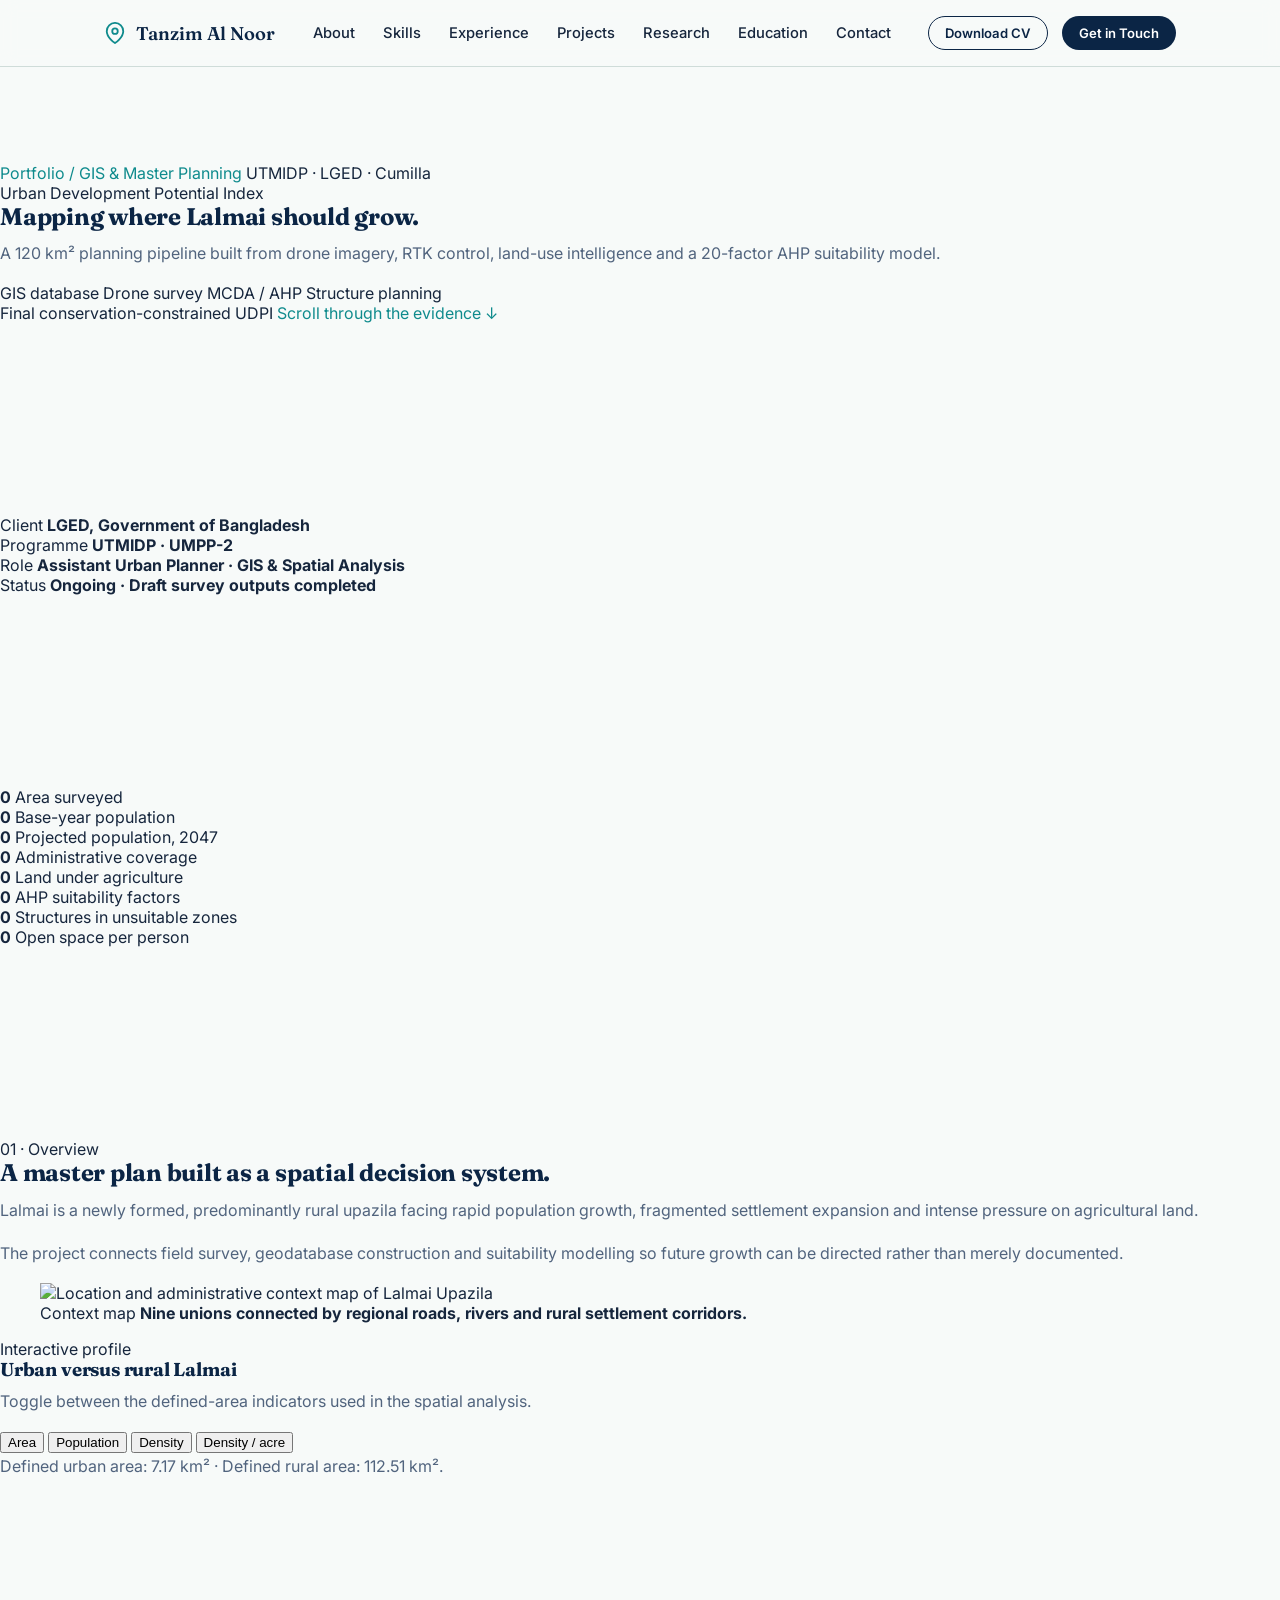
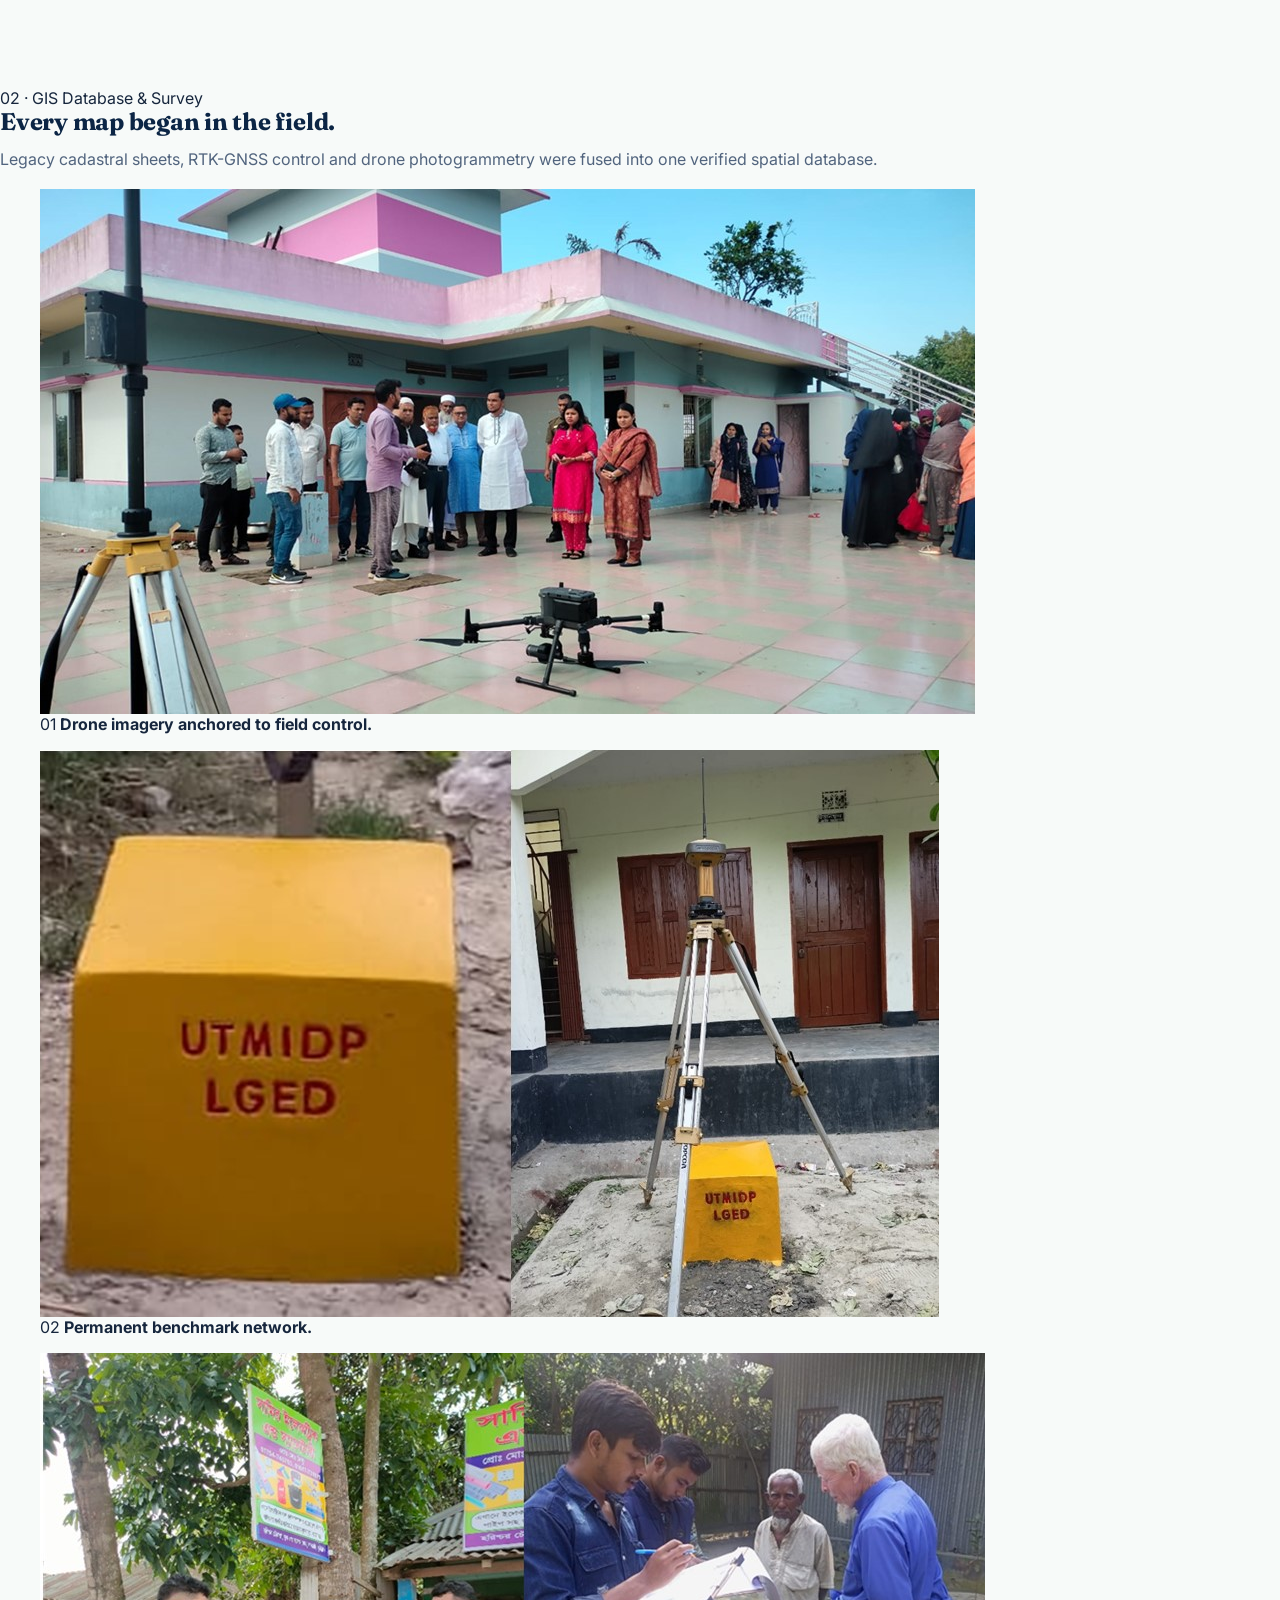
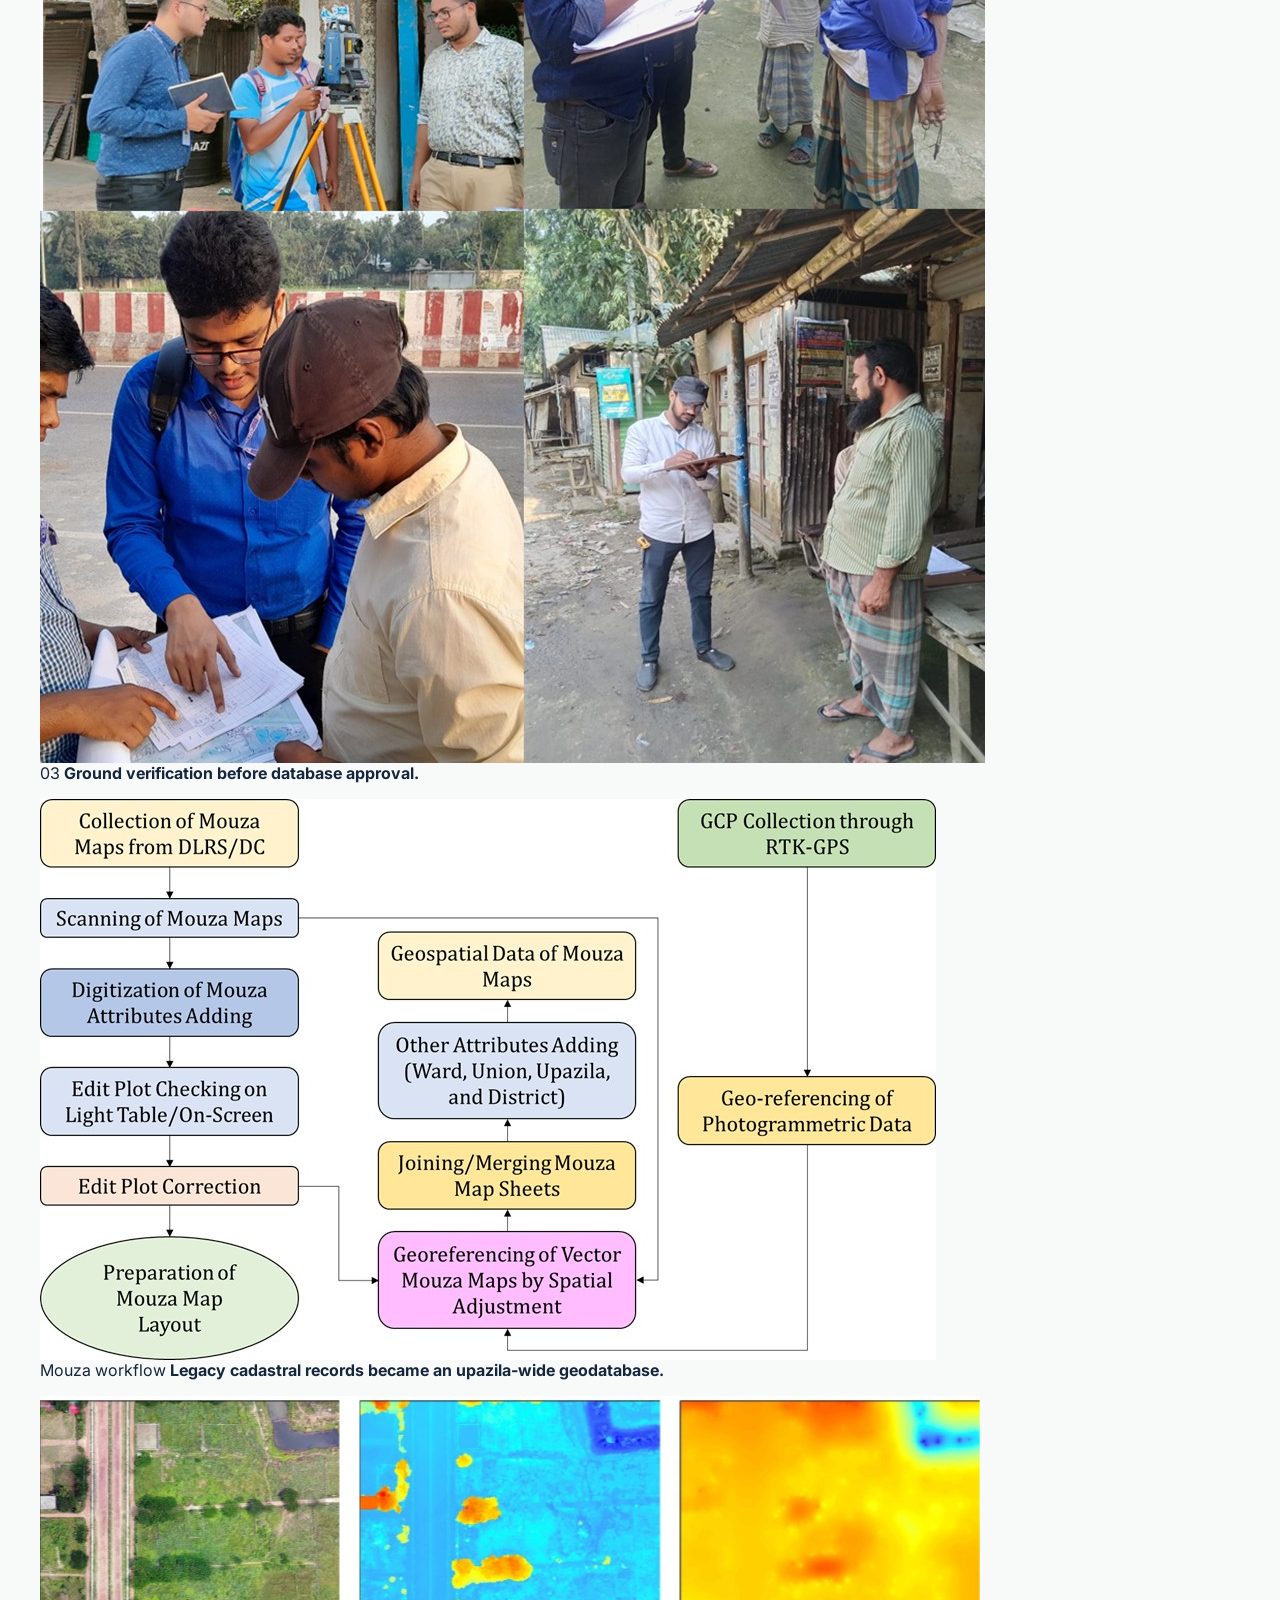
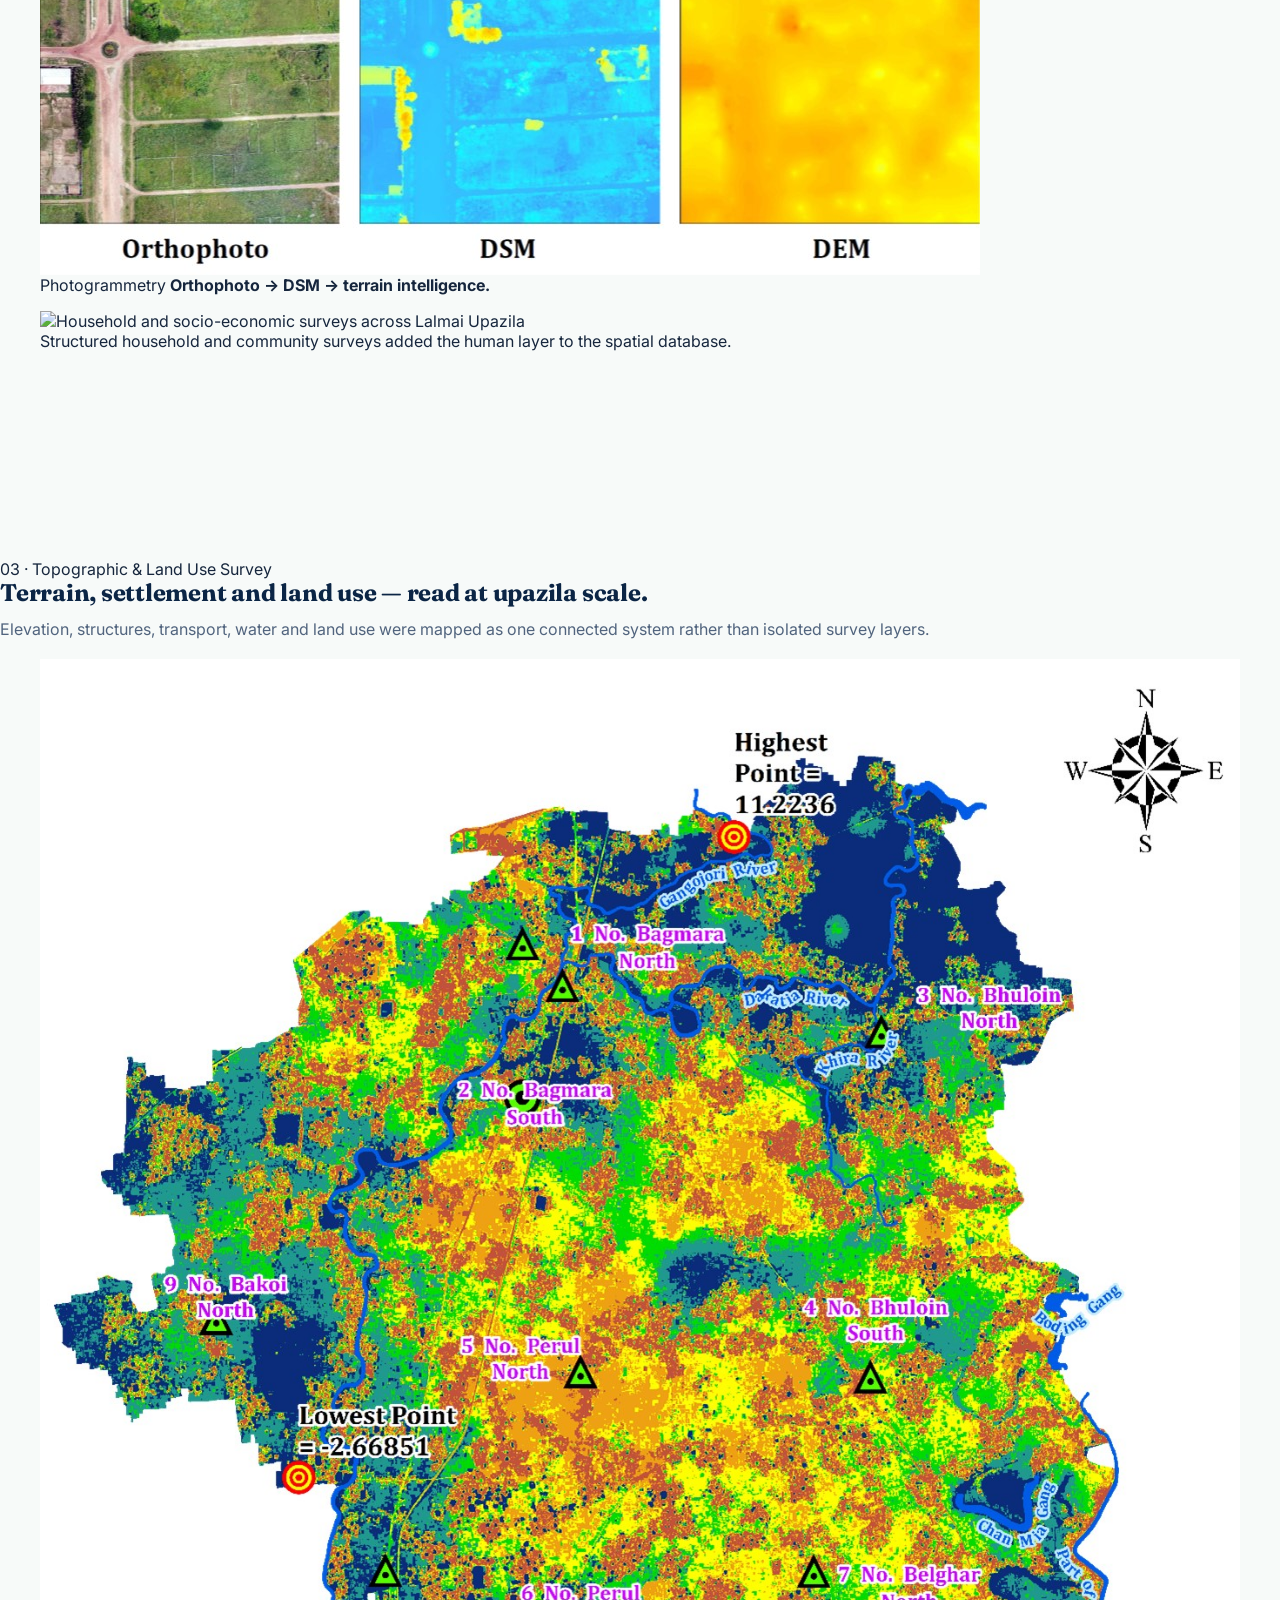
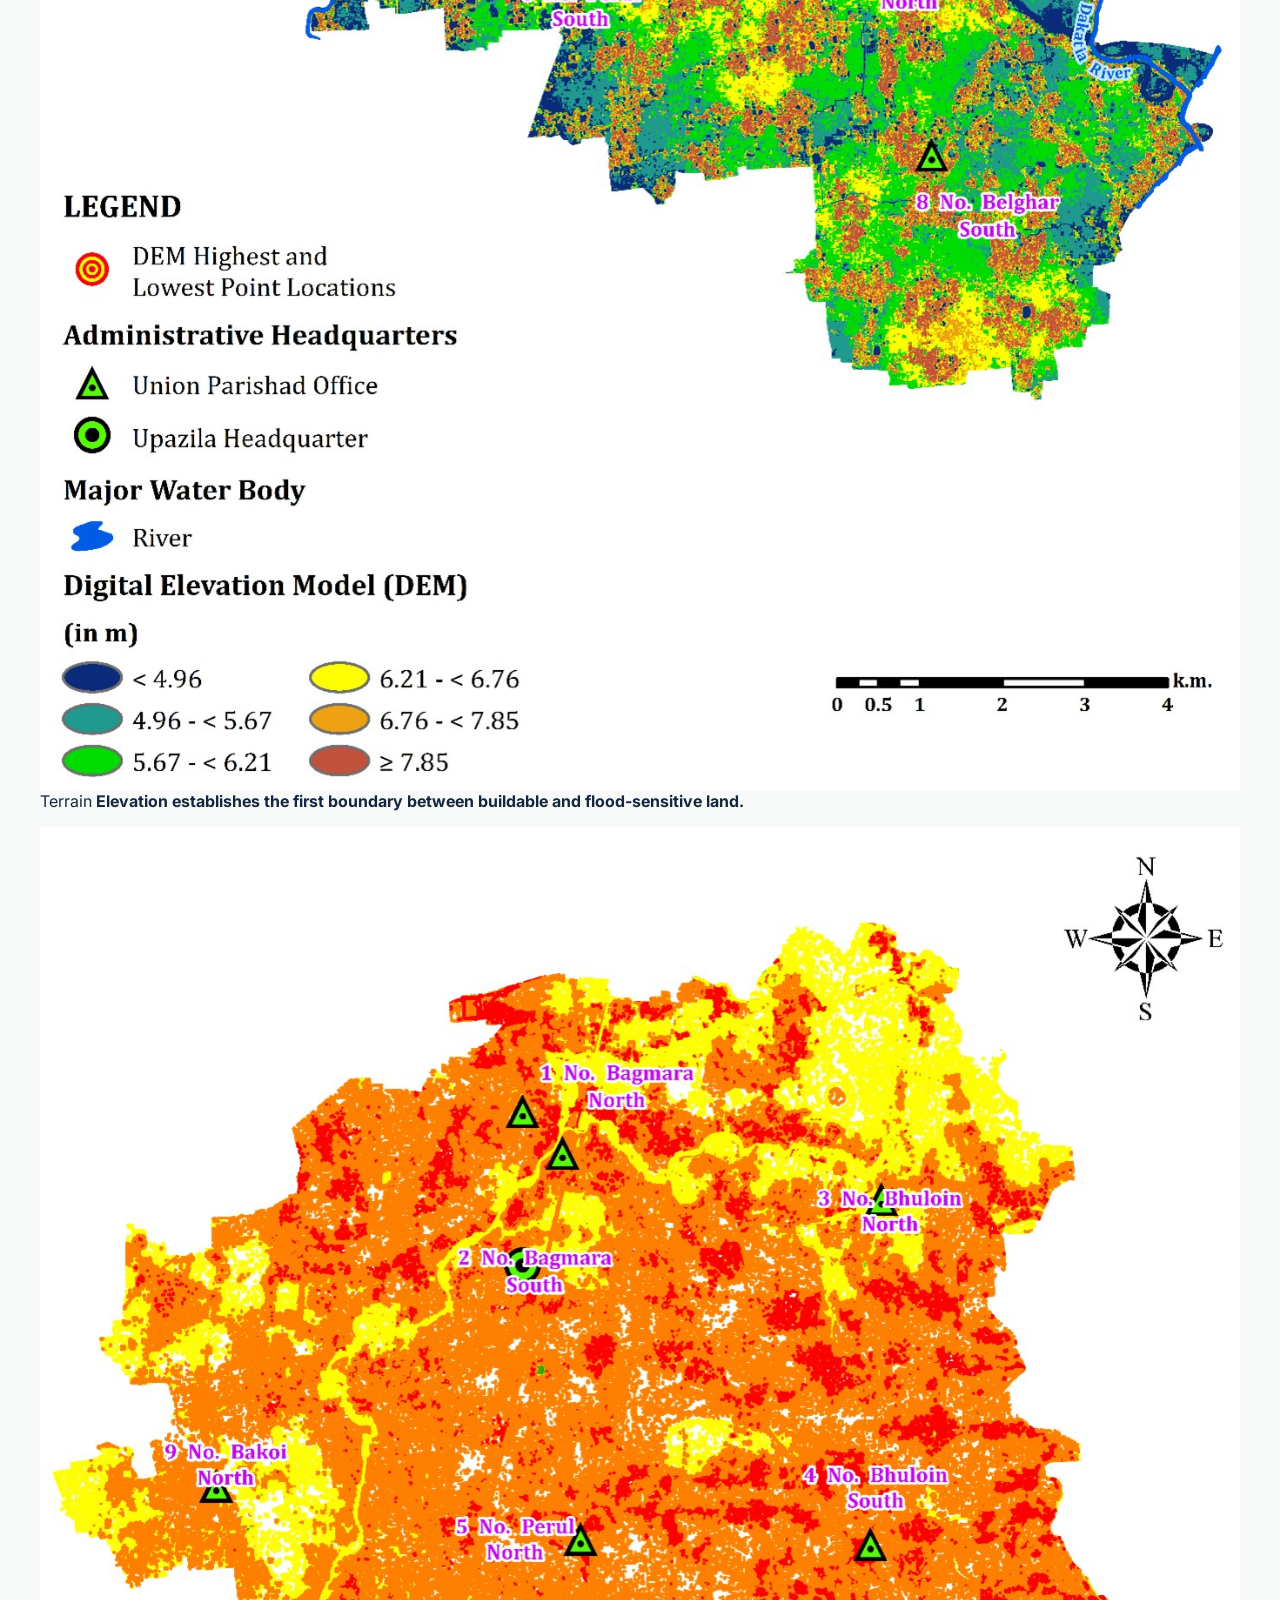
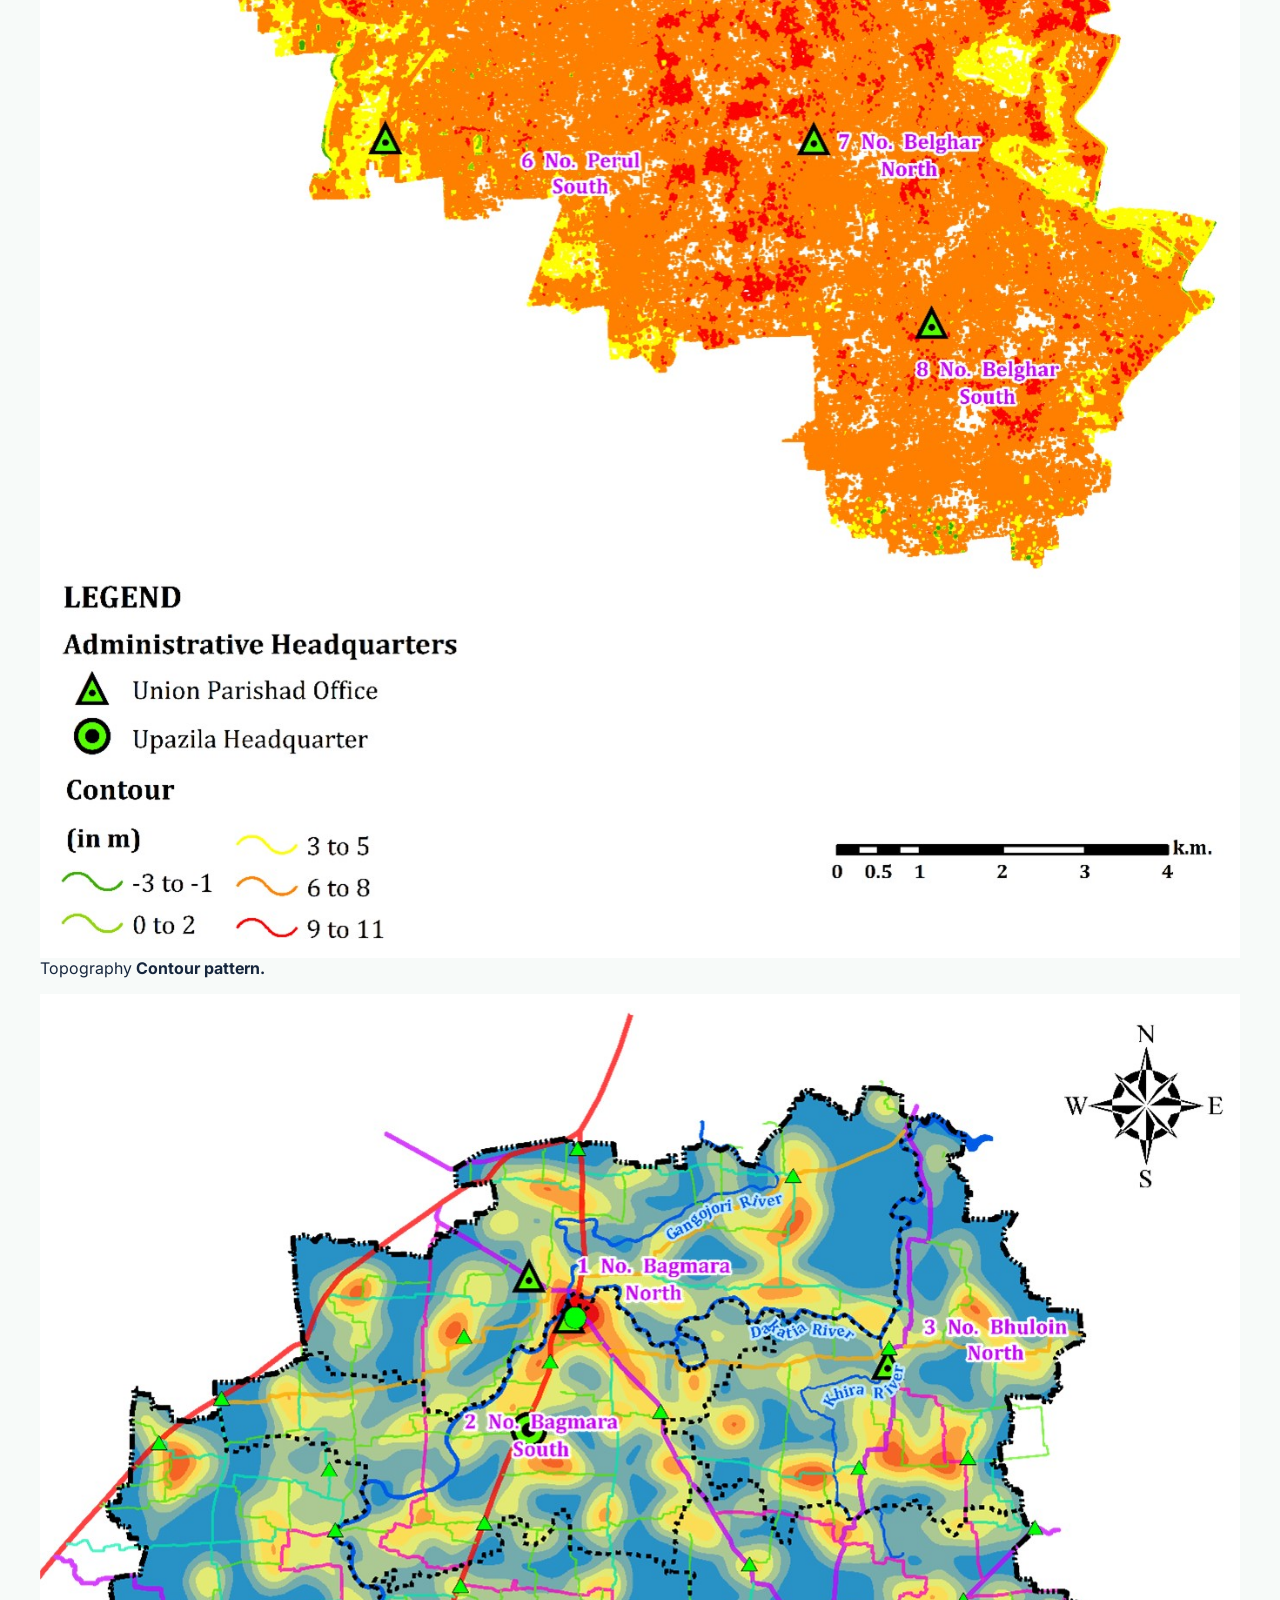
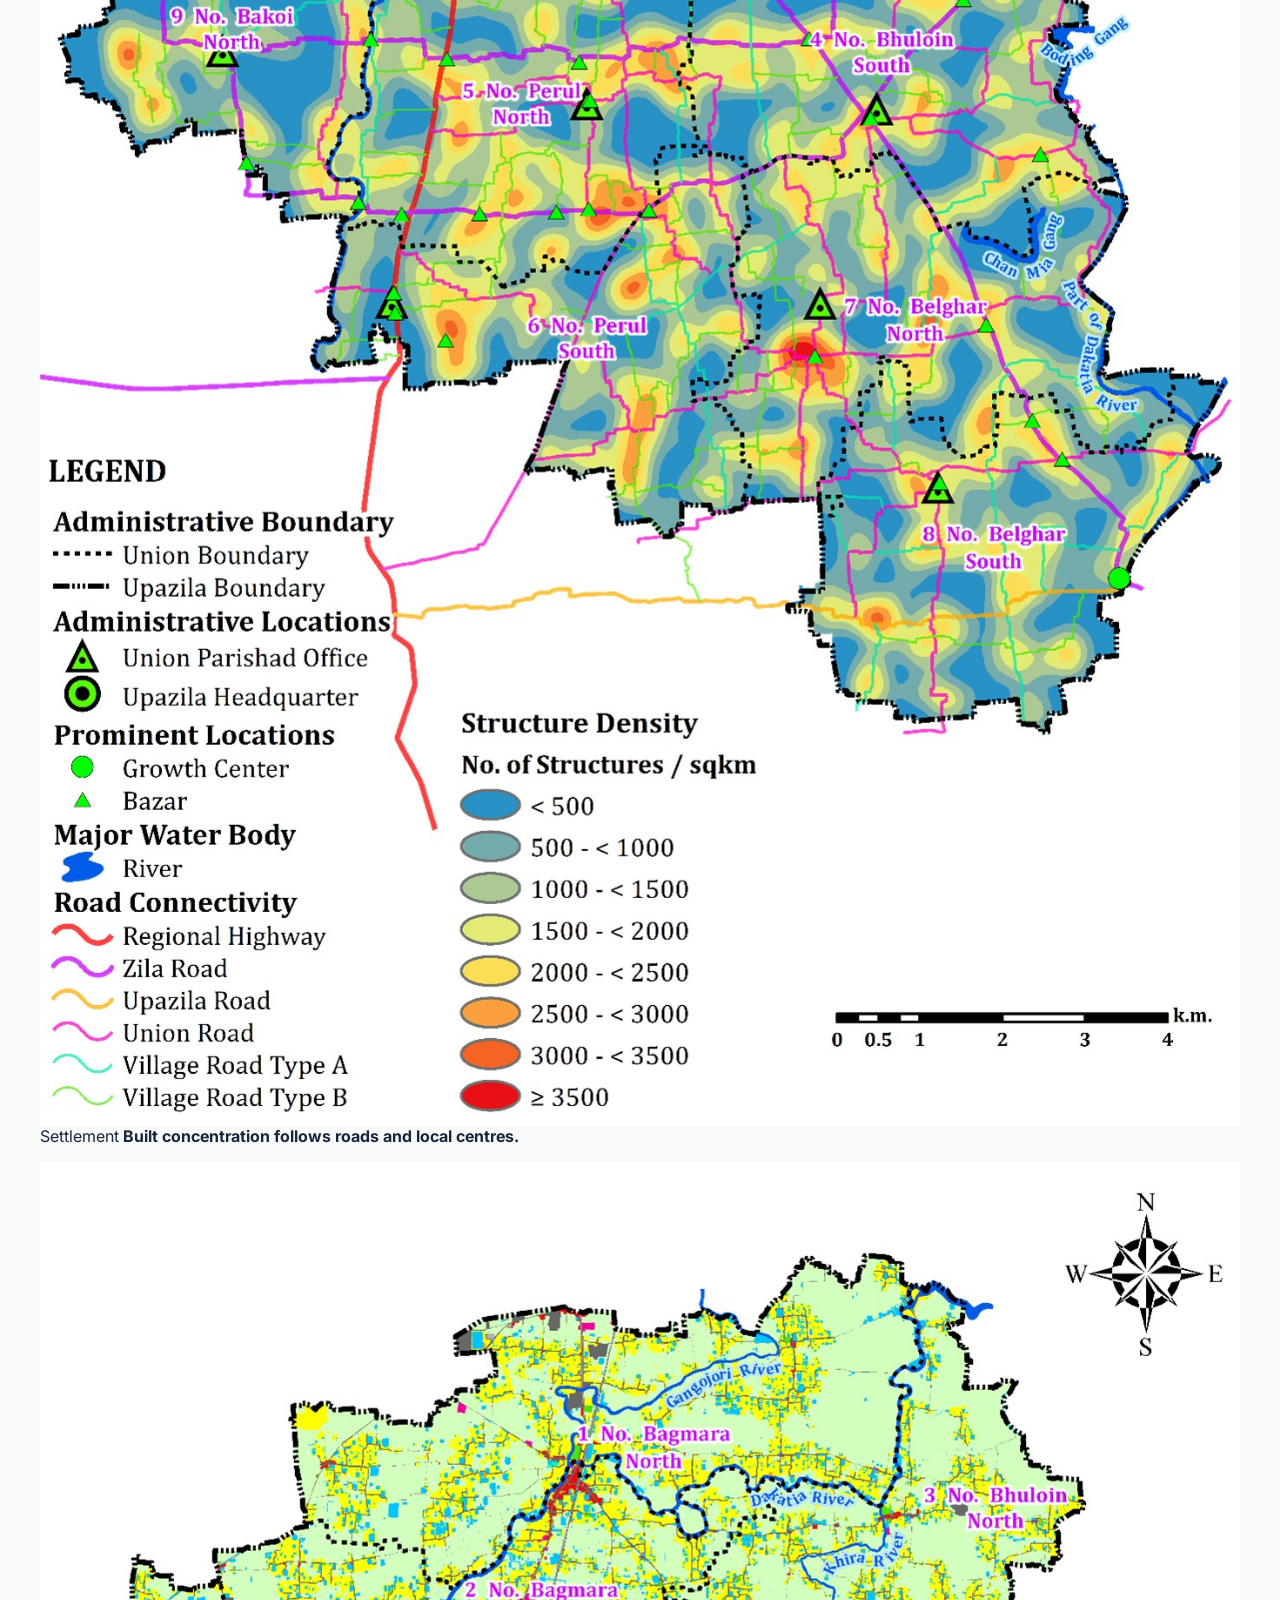
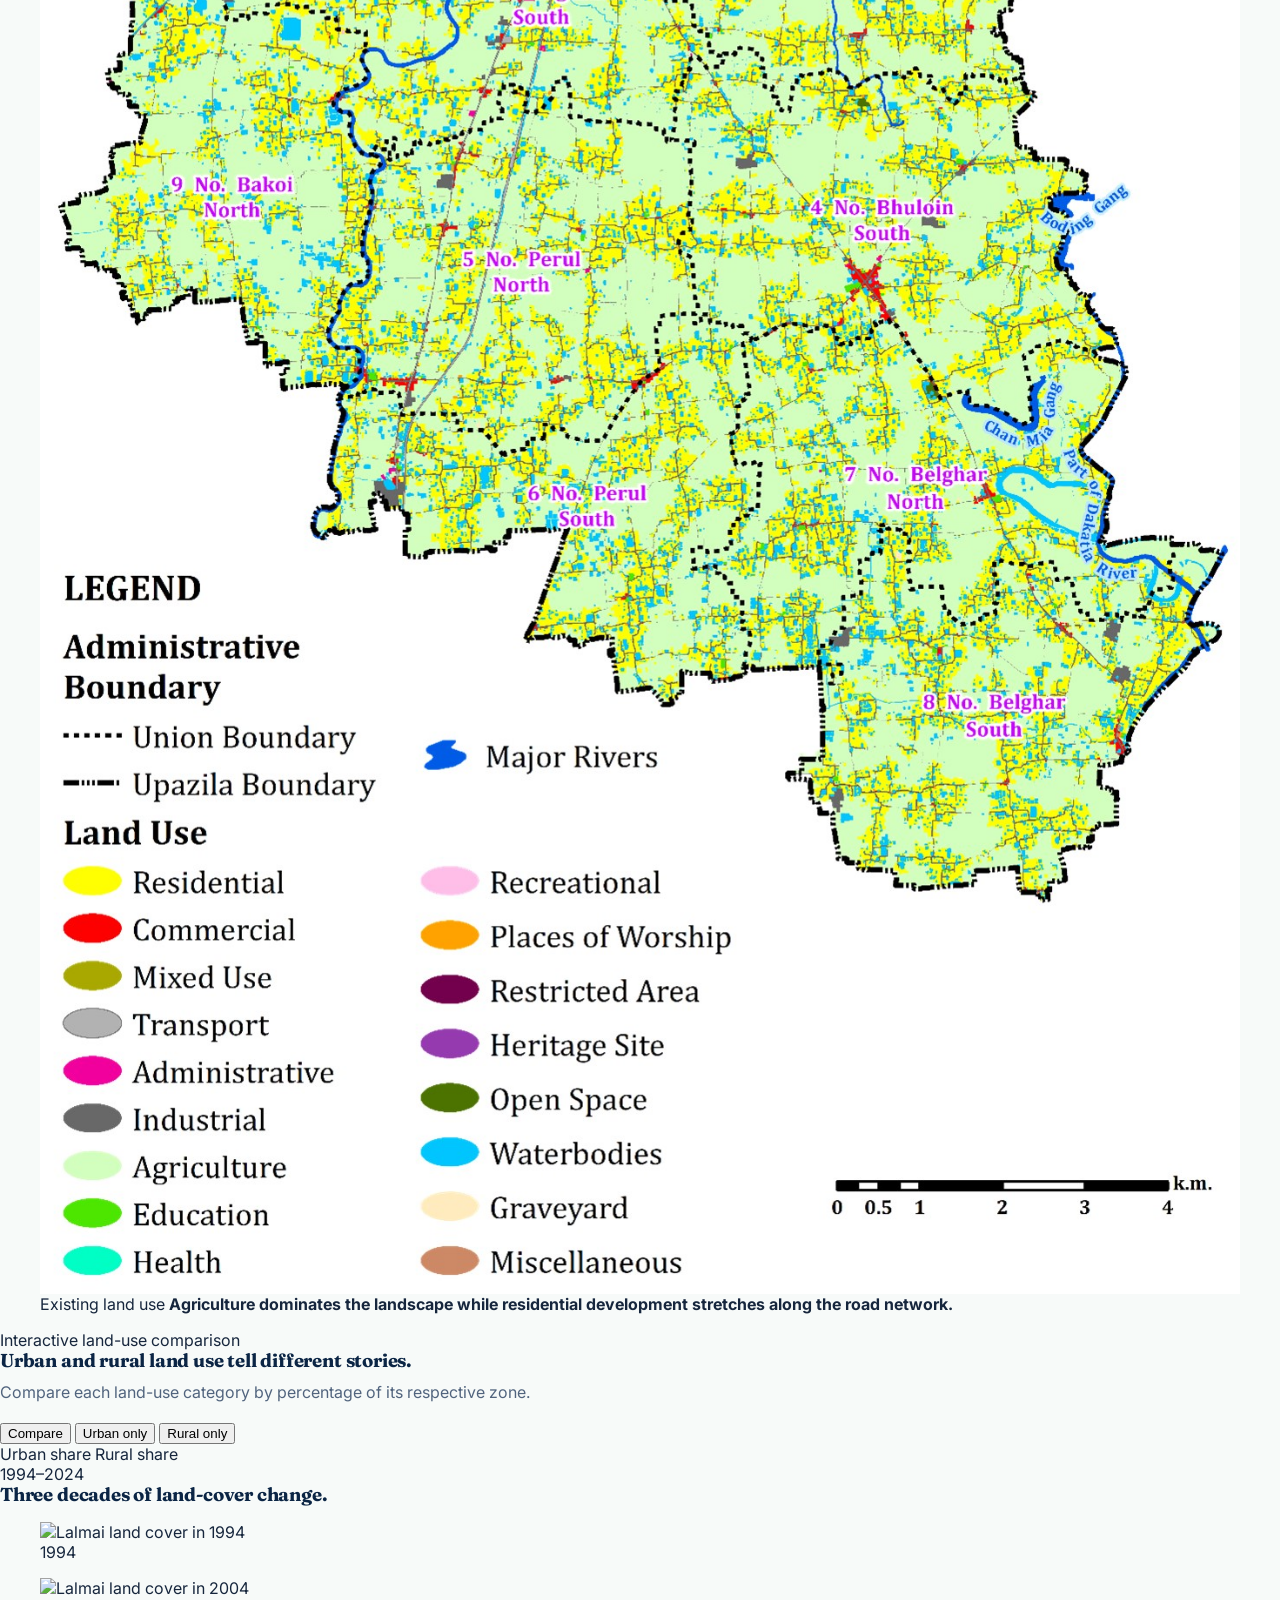
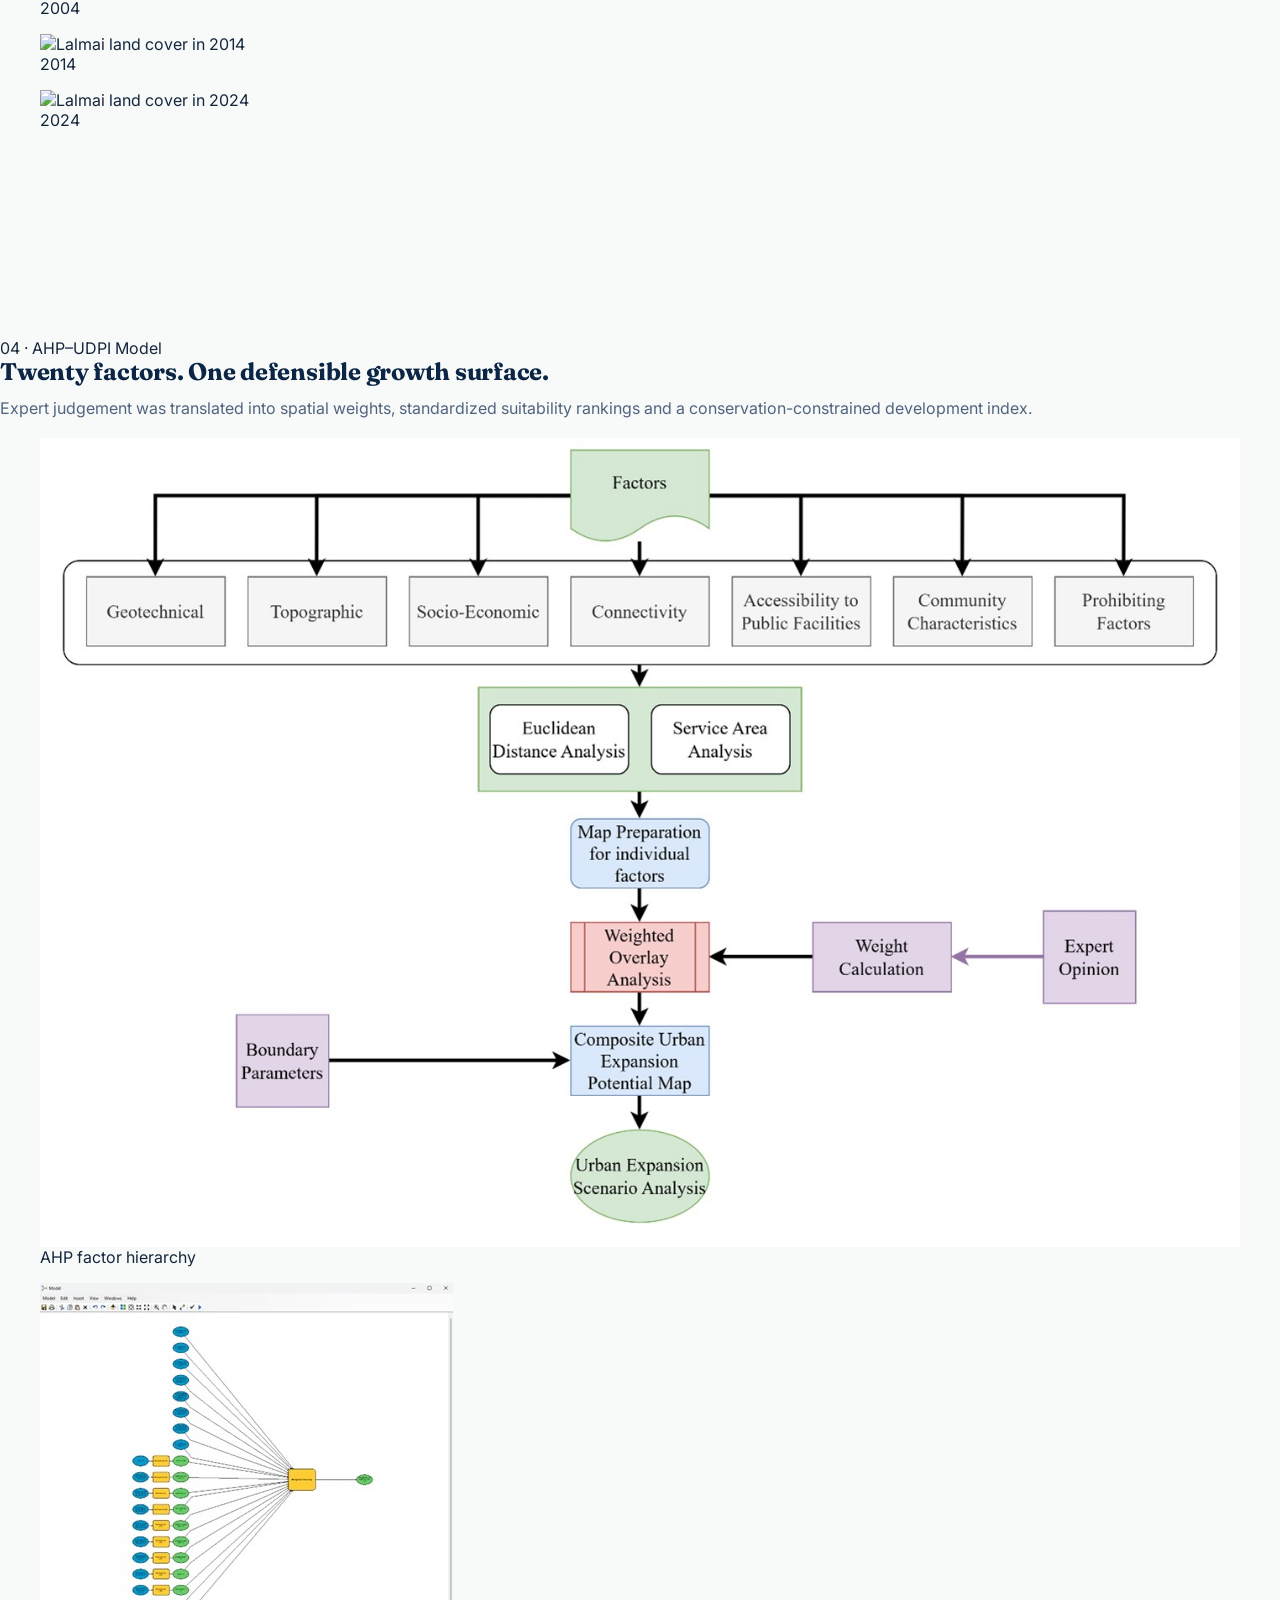
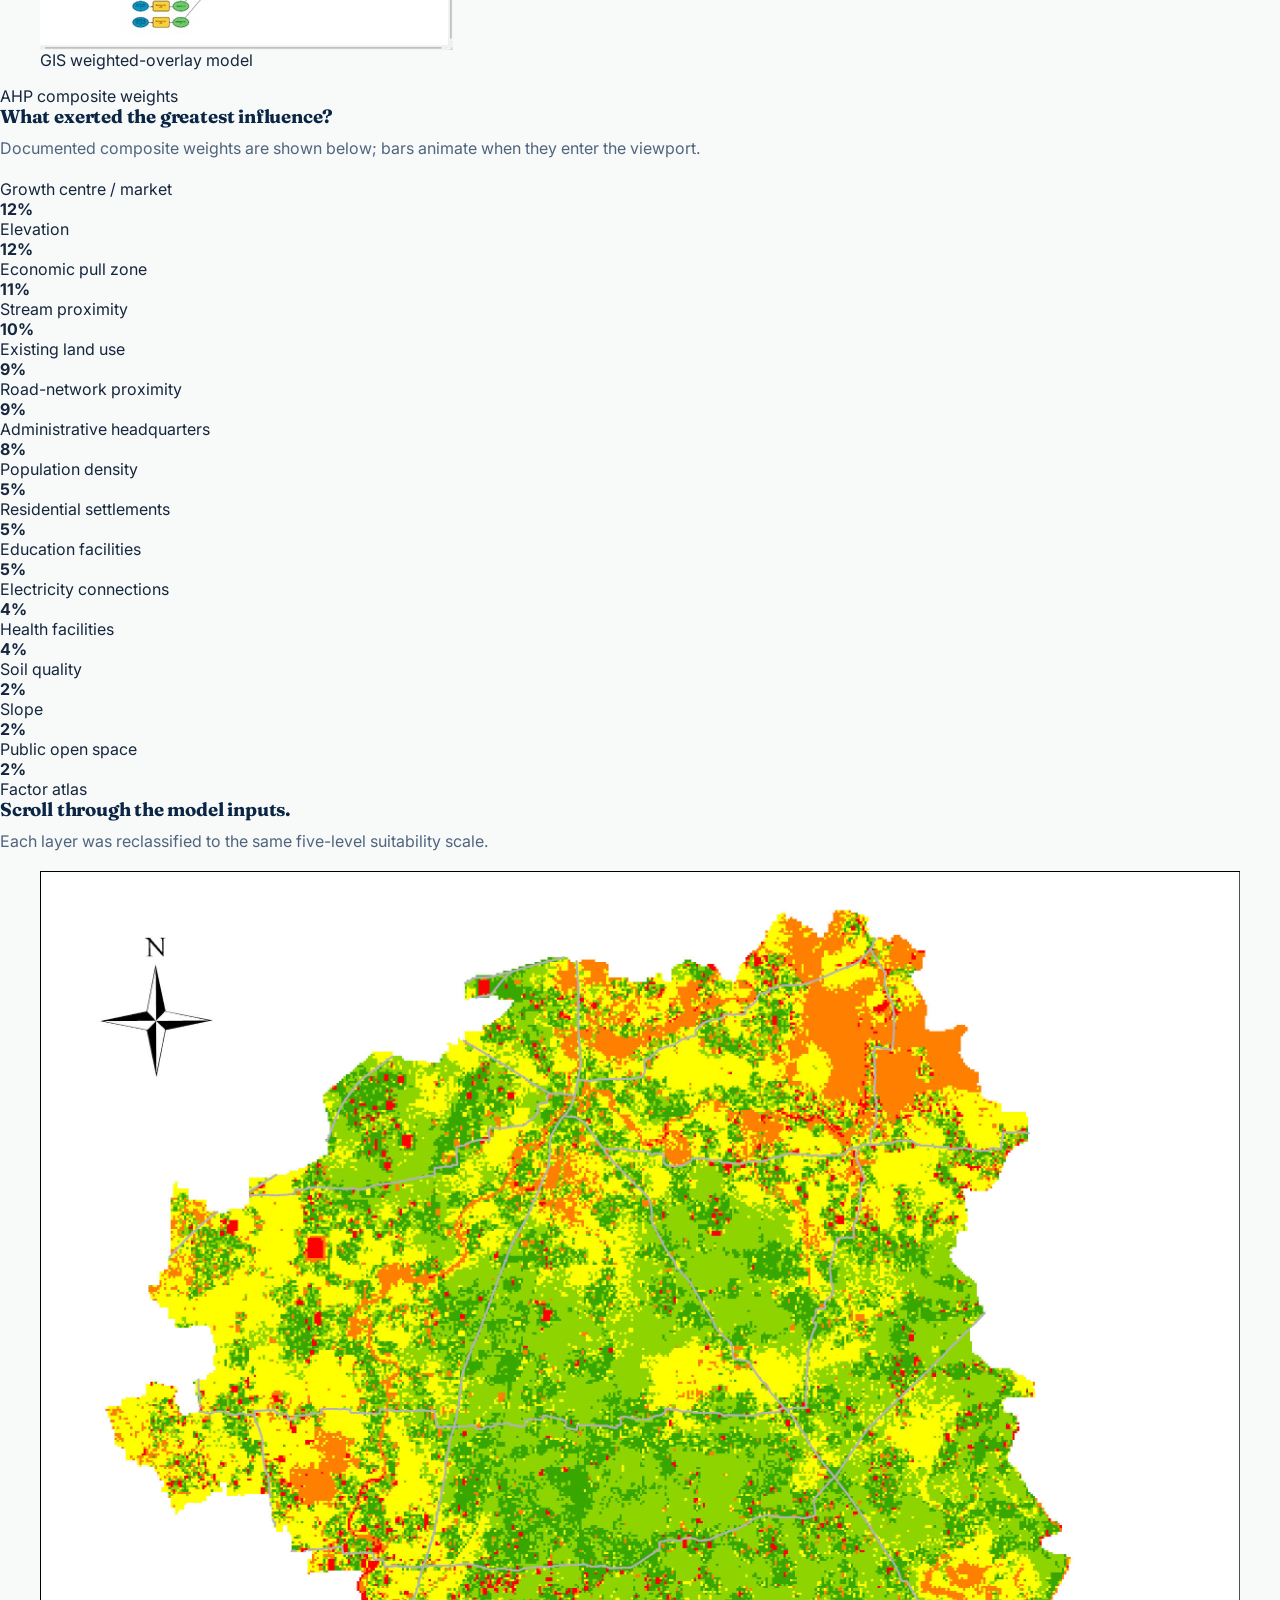
==== commit e6372fd8: "Add files via upload" ====
--- a/projects/lalmai-master-plan.html
+++ b/projects/lalmai-master-plan.html
@@ -1,546 +1,1245 @@
-<!DOCTYPE html>
-<html lang="en">
-<head>
-<meta charset="UTF-8">
-<meta name="viewport" content="width=device-width, initial-scale=1.0">
-<title>Lalmai Upazila Master Plan & Urban Suitability Model | Tanzim Al Noor</title>
-<meta name="description" content="GIS database development, topographic and land-use survey, and AHP-based Urban Development Potential Index for Lalmai Upazila, Bangladesh — under UTMIDP, LGED.">
-
-<link rel="preconnect" href="https://fonts.googleapis.com">
-<link rel="preconnect" href="https://fonts.gstatic.com" crossorigin>
-<link href="https://fonts.googleapis.com/css2?family=Fraunces:opsz,wght@9..144,500;9..144,600;9..144,700&family=Inter:wght@400;500;600;700&family=JetBrains+Mono:wght@400;500&display=swap" rel="stylesheet">
-<link rel="stylesheet" href="../styles.css">
-</head>
-<body>
-
-<!-- ============ HEADER ============ -->
-<header class="site-header">
-  <nav class="nav">
-    <a href="../index.html" class="brand">
-      <svg class="pin" viewBox="0 0 24 24" fill="none" stroke="currentColor" stroke-width="2" stroke-linecap="round" stroke-linejoin="round"><path d="M21 10c0 7-9 13-9 13s-9-6-9-13a9 9 0 1 1 18 0Z"/><circle cx="12" cy="10" r="3"/></svg>
-      Tanzim&nbsp;Al&nbsp;Noor
-    </a>
-    <ul class="nav-links">
-      <li><a href="../index.html#about">About</a></li>
-      <li><a href="../index.html#skills">Skills</a></li>
-      <li><a href="../index.html#experience">Experience</a></li>
-      <li><a href="../index.html#projects">Projects</a></li>
-      <li><a href="../index.html#research">Research</a></li>
-      <li><a href="../index.html#education">Education</a></li>
-      <li><a href="../index.html#contact">Contact</a></li>
-    </ul>
-    <div class="nav-cta">
-      <a href="../Tanzim_Al_Noor_CV.pdf" class="btn btn-ghost btn-sm" download>Download CV</a>
-      <a href="../index.html#contact" class="btn btn-primary btn-sm">Get in Touch</a>
-      <button class="menu-toggle" aria-label="Toggle menu">
-        <svg viewBox="0 0 24 24" fill="none" stroke="currentColor" stroke-width="2" stroke-linecap="round"><path d="M4 6h16M4 12h16M4 18h16"/></svg>
-      </button>
-    </div>
-  </nav>
-</header>
-
-<main>
-  <div class="wrap proj-hero">
-
-    <div class="proj-breadcrumb">
-      <a href="../index.html#projects">Projects</a>
-      <span>/</span>
-      <span>Master Planning &amp; GIS</span>
-    </div>
-
-    <div class="wip-banner">
-      <svg viewBox="0 0 24 24" fill="none" stroke="currentColor" stroke-width="2" stroke-linecap="round" stroke-linejoin="round"><path d="M12 9v4M12 17h.01M10.29 3.86 1.82 18a2 2 0 0 0 1.71 3h16.94a2 2 0 0 0 1.71-3L13.71 3.86a2 2 0 0 0-3.42 0Z"/></svg>
-      This case study is actively expanding. Survey, GIS Database, Urban Suitability Model, and Structure Plan sectoral analyses are documented here. Final land use zoning maps and Action Area Plans will be added as the project is finalized.
-    </div>
-
-    <div class="proj-hero-grid">
-      <div>
-        <div class="proj-kicker">
-          <span class="tag">Master Plan Preparation</span>
-          <span class="tag outline">GIS Database Development</span>
-          <span class="tag outline">Multi-Criteria Decision Analysis</span>
-          <span class="tag outline">Structure Plan Formulation</span>
-          <span class="tag outline">Sectoral Planning</span>
-        </div>
-        <h1>Lalmai Upazila Master Plan &amp; Urban Development Potential Model</h1>
-        <p class="tagline">From drone surveys and GNSS control networks to a 20-factor AHP suitability model and a 20-year Structure Plan — a complete planning pipeline for 120 sq. km, 215,000 people, and Bangladesh's national urbanisation programme.</p>
-      </div>
-      <div class="proj-quickfacts">
-        <div class="qf"><span>Client</span><b>LGED, Government of Bangladesh</b></div>
-        <div class="qf"><span>Programme</span><b>UTMIDP (UMPP-2)</b></div>
-        <div class="qf"><span>Firm</span><b>Sheltech Consultants (Pvt.) Ltd.</b></div>
-        <div class="qf"><span>My Role</span><b>Assistant Urban Planner — GIS &amp; Spatial Analysis</b></div>
-        <div class="qf"><span>Status</span><b>Ongoing — Draft Survey Report submitted</b></div>
-      </div>
-    </div>
-
-    <img class="proj-cover" src="../images/projects/lalmai/udpi-final-scenario4.jpg" alt="Final Urban Development Potential Index map of Lalmai Upazila with all conservation parameters integrated" data-lightbox="../images/projects/lalmai/udpi-final-scenario4.jpg" data-caption="Final Urban Development Potential Index — all six conservation parameters integrated (Scenario 4)">
-    <p class="proj-cover-caption">FIG. 0 — Final Urban Development Potential Index, all conservation parameters integrated</p>
-
-    <div class="proj-stats" style="grid-template-columns:repeat(4,1fr)">
-      <div class="proj-stat"><span class="v">120 km²</span><span class="k">Upazila Area Surveyed</span></div>
-      <div class="proj-stat"><span class="v">215,011</span><span class="k">Base Year Population</span></div>
-      <div class="proj-stat"><span class="v">366,964</span><span class="k">Projected Population 2047</span></div>
-      <div class="proj-stat"><span class="v">9 Unions</span><span class="k">Administrative Coverage</span></div>
-      <div class="proj-stat"><span class="v">55.9%</span><span class="k">Land Under Agriculture</span></div>
-      <div class="proj-stat"><span class="v">20</span><span class="k">AHP Suitability Factors</span></div>
-      <div class="proj-stat"><span class="v">8.48%</span><span class="k">Structures in Unsuitable Zones</span></div>
-      <div class="proj-stat"><span class="v">0.52 m²</span><span class="k">Open Space per Capita (WHO: 9 m²)</span></div>
-    </div>
-
-    <!-- ============ OVERVIEW ============ -->
-    <section class="proj-section">
-      <span class="num-tag">01 — Overview</span>
-      <h2>A national programme, built from the ground up</h2>
-      <p class="lead">In 2019, the Government of Bangladesh directed the Local Government Engineering Department (LGED) to prepare master plans for every upazila in the country under the "Amar Gram, Amar Shohor" (My Village, My Town) initiative. Lalmai Upazila — a 120 sq. km, 9-union administrative area in Cumilla District formed in 2017 — is one of three upazilas Sheltech Consultants is responsible for under UTMIDP's second master-plan package (UMPP-2).</p>
-      <p>My work on this project spans two connected layers: building the geospatial infrastructure the entire plan rests on — geodatabase, topographic survey, land-use survey, facility mapping — and contributing to a custom-built Multi-Criteria Decision Analysis (MCDA) model that scores every parcel of land in the upazila for urban development suitability. The first is the foundation; the second is the analytical product that turns that foundation into a planning decision.</p>
-    </section>
-
-    <!-- ============ GIS DATABASE ============ -->
-    <section class="proj-section">
-      <span class="num-tag">02 — GIS Database &amp; Survey Infrastructure</span>
-      <h2>From mouza maps to a centimeter-accurate spatial database</h2>
-      <p class="lead">Before any analysis is possible, an upazila needs an accurate, georeferenced spatial base. That base didn't exist in usable digital form for Lalmai — it had to be built from scratch, combining legacy cadastral records with drone photogrammetry and GNSS field control.</p>
-
-      <div class="method-steps">
-        <div class="method-step">
-          <h4>Mouza map digitization &amp; geodatabase construction</h4>
-          <p>Legacy mouza (cadastral) maps were collected from DLRS/DC offices, scanned, and digitized with ward/union/district attributes attached. Each sheet was edge-checked on a light table and on-screen, corrected, and georeferenced through spatial adjustment before being joined into a single upazila-wide geodatabase.</p>
-        </div>
-        <div class="method-step">
-          <h4>Bench Mark (BM) pillar network &amp; RTK-GNSS control</h4>
-          <p>Permanent BM pillars were designed, sited against selection criteria, and constructed across the upazila, tied back to Survey of Bangladesh reference points. A baseline survey using RTK-GNSS static mode established centimeter-level coordinates for every Ground Control Point (GCP) and BM pillar, validated through network adjustment.</p>
-        </div>
-        <div class="method-step">
-          <h4>Drone photogrammetry &amp; DEM/orthophoto production</h4>
-          <p>A Matrice 300 RTK drone captured sub-5cm resolution aerial imagery across the full upazila under a planned flight grid with controlled overlap. The imagery was processed through aerial triangulation, dense point cloud generation, and DSM creation, producing a final orthomosaic and Digital Elevation Model used as the base layer for every subsequent survey.</p>
-        </div>
-        <div class="method-step">
-          <h4>Field verification &amp; attribute collection</h4>
-          <p>Physical feature, land use, and infrastructure attributes were verified and collected in the field using KoboToolbox for structured digital data capture, cross-checked against the drone-derived vector layers before being committed to the geodatabase.</p>
-        </div>
-      </div>
-
-      <div class="fig-grid feature">
-        <div class="figure-card wide">
-          <img src="../images/projects/lalmai/orthophoto-dsm-dem.jpg" alt="Orthophoto, DSM and DEM outputs from drone photogrammetry processing" data-lightbox="../images/projects/lalmai/orthophoto-dsm-dem.jpg" data-caption="Drone photogrammetry pipeline output: orthophoto, DSM, and DEM">
-          <div class="cap"><span class="fig-num">Fig. 1</span><span class="fig-title">Orthophoto → DSM → DEM processing chain from drone imagery</span></div>
-        </div>
-        <div class="figure-card">
-          <img src="../images/projects/lalmai/bm-pillar-rtk.jpg" alt="Constructed Bench Mark pillar and RTK-GNSS survey equipment in the field" data-lightbox="../images/projects/lalmai/bm-pillar-rtk.jpg" data-caption="UTMIDP/LGED Bench Mark pillar and RTK-GNSS field setup">
-          <div class="cap"><span class="fig-num">Fig. 2</span><span class="fig-title">BM pillar construction &amp; RTK-GNSS field control</span></div>
-        </div>
-      </div>
-
-      <div class="fig-grid">
-        <div class="figure-card">
-          <img src="../images/projects/lalmai/mouza-digitization-workflow.jpg" alt="Workflow diagram for mouza map digitization and geodatabase preparation" data-lightbox="../images/projects/lalmai/mouza-digitization-workflow.jpg" data-caption="Mouza map digitization and geodatabase preparation workflow">
-          <div class="cap"><span class="fig-num">Fig. 3</span><span class="fig-title">Mouza digitization &amp; geodatabase workflow</span></div>
-        </div>
-        <div class="figure-card">
-          <img src="../images/projects/lalmai/network-adjustment.jpg" alt="GNSS baseline triangulation network adjustment screenshot" data-lightbox="../images/projects/lalmai/network-adjustment.jpg" data-caption="GNSS baseline triangulation and network adjustment">
-          <div class="cap"><span class="fig-num">Fig. 4</span><span class="fig-title">Baseline triangulation &amp; network adjustment</span></div>
-        </div>
-        <div class="figure-card">
-          <img src="../images/projects/lalmai/field-survey-team.jpg" alt="Field survey team conducting GCP collection and community consultation" data-lightbox="../images/projects/lalmai/field-survey-team.jpg" data-caption="Field survey team — GCP collection and community engagement">
-          <div class="cap"><span class="fig-num">Fig. 5</span><span class="fig-title">Field survey &amp; community engagement</span></div>
-        </div>
-      </div>
-    </section>
-
-    <!-- ============ TOPOGRAPHIC & PHYSICAL SURVEY ============ -->
-    <section class="proj-section">
-      <span class="num-tag">03 — Topographic, Physical Feature &amp; Land Use Survey</span>
-      <h2>Mapping what's on the ground</h2>
-      <p class="lead">With the spatial database in place, the upazila's terrain, built environment, and land use were comprehensively surveyed and mapped — the descriptive layer every planning decision downstream depends on.</p>
-
-      <div class="proj-2col">
-        <div>
-          <h4 style="font-family:'Fraunces',serif; color:var(--navy); margin-bottom:8px;">Topographic Survey</h4>
-          <p style="font-size:.92rem;">Elevation, slope, contour, and waterbody mapping derived from the DEM and field spot-levels, identifying flood-prone low ground and the buildable terrain envelope across all 9 unions.</p>
-        </div>
-        <div>
-          <h4 style="font-family:'Fraunces',serif; color:var(--navy); margin-bottom:8px;">Physical Feature Survey</h4>
-          <p style="font-size:.92rem;">Settlement pattern, building stock (construction type, floor height, structure use), road network condition, and community facility distribution (education, health, religious, administrative) mapped down to the individual structure.</p>
-        </div>
-      </div>
-
-      <div class="fig-grid">
-        <div class="figure-card">
-          <img src="../images/projects/lalmai/dem-elevation-map.jpg" alt="Digital Elevation Model map of Lalmai Upazila" data-lightbox="../images/projects/lalmai/dem-elevation-map.jpg" data-caption="Digital Elevation Model (DEM) — highest and lowest points across Lalmai Upazila">
-          <div class="cap"><span class="fig-num">Fig. 6</span><span class="fig-title">Digital Elevation Model (DEM)</span></div>
-        </div>
-        <div class="figure-card">
-          <img src="../images/projects/lalmai/slope-map.jpg" alt="Slope scenario map of Lalmai Upazila" data-lightbox="../images/projects/lalmai/slope-map.jpg" data-caption="Slope distribution across Lalmai Upazila">
-          <div class="cap"><span class="fig-num">Fig. 7</span><span class="fig-title">Slope scenario map</span></div>
-        </div>
-        <div class="figure-card">
-          <img src="../images/projects/lalmai/waterbody-map.jpg" alt="Waterbody location map of Lalmai Upazila" data-lightbox="../images/projects/lalmai/waterbody-map.jpg" data-caption="Waterbody location and road connectivity map">
-          <div class="cap"><span class="fig-num">Fig. 8</span><span class="fig-title">Waterbody &amp; connectivity map</span></div>
-        </div>
-      </div>
-
-      <div class="fig-grid">
-        <div class="figure-card">
-          <img src="../images/projects/lalmai/structure-density-heatmap.jpg" alt="Structure density heatmap of Lalmai Upazila" data-lightbox="../images/projects/lalmai/structure-density-heatmap.jpg" data-caption="Structure density heatmap — built-up concentration across the upazila">
-          <div class="cap"><span class="fig-num">Fig. 9</span><span class="fig-title">Structure density heatmap</span></div>
-        </div>
-        <div class="figure-card">
-          <img src="../images/projects/lalmai/settlement-pattern-map.jpg" alt="Settlement pattern map of Lalmai Upazila showing buildings and water bodies" data-lightbox="../images/projects/lalmai/settlement-pattern-map.jpg" data-caption="Existing settlement pattern overlaid on the river/canal network">
-          <div class="cap"><span class="fig-num">Fig. 10</span><span class="fig-title">Settlement pattern</span></div>
-        </div>
-        <div class="figure-card">
-          <img src="../images/projects/lalmai/health-facilities-map.jpg" alt="Health facilities distribution map of Lalmai Upazila" data-lightbox="../images/projects/lalmai/health-facilities-map.jpg" data-caption="Health facility distribution across unions">
-          <div class="cap"><span class="fig-num">Fig. 11</span><span class="fig-title">Health facility distribution</span></div>
-        </div>
-      </div>
-
-      <div class="fig-grid two">
-        <div class="figure-card">
-          <img src="../images/projects/lalmai/generalized-landuse-map.jpg" alt="Generalized existing land use map of Lalmai Upazila" data-lightbox="../images/projects/lalmai/generalized-landuse-map.jpg" data-caption="Generalized existing land use — full classification, all unions">
-          <div class="cap"><span class="fig-num">Fig. 12</span><span class="fig-title">Generalized existing land use</span></div>
-        </div>
-        <div class="figure-card">
-          <img src="../images/projects/lalmai/landcover-change-chart.jpg" alt="Land cover change chart 1994 to 2024 for Lalmai Upazila" data-lightbox="../images/projects/lalmai/landcover-change-chart.jpg" data-caption="Land cover change, 1994–2024: agriculture, urban area, vacant land, vegetation, waterbody">
-          <div class="cap"><span class="fig-num">Fig. 13</span><span class="fig-title">30-year land cover change (1994–2024)</span></div>
-        </div>
-      </div>
-    </section>
-
-    <!-- ============ AHP-UDPI MODEL — CENTERPIECE ============ -->
-    <section class="proj-section" id="udpi-model">
-      <span class="num-tag">04 — Urban Development Potential Index (Featured Analysis)</span>
-      <h2>An AHP-weighted GIS model to decide where Lalmai should grow</h2>
-      <p class="lead">Survey data describes what exists. This model answers a harder question: <em>given everything we know about the terrain, infrastructure, and conservation constraints of this upazila, where should future urban growth actually be directed?</em> Working alongside a team of planning colleagues, I contributed to building a replicable Multi-Criteria Decision Analysis framework — the Urban Development Potential Index (UDPI) — that converts twenty spatial factors and expert judgement into a single, defensible suitability map.</p>
-
-      <div class="role-note">
-        <svg viewBox="0 0 24 24" fill="none" stroke="currentColor" stroke-width="2" stroke-linecap="round" stroke-linejoin="round"><circle cx="12" cy="8" r="4"/><path d="M6 21v-2a4 4 0 0 1 4-4h4a4 4 0 0 1 4 4v2"/></svg>
-        <p><strong>My contribution:</strong> I was a significant contributor to this model as part of the Sheltech planning team — supporting factor layer preparation, GIS weighted overlay execution, and scenario analysis, alongside a 9-member expert panel responsible for the AHP pairwise comparisons.</p>
-      </div>
-
-      <h3 style="font-family:'Fraunces',serif; font-size:1.2rem; color:var(--navy); margin: 36px 0 6px;">How the model works</h3>
-      <p>The Analytic Hierarchy Process (AHP) was used to derive defensible weights for 20 suitability factors across 6 thematic categories, through structured pairwise comparisons by nine qualified urban planning professionals using Saaty's 1–9 scale. Every resulting comparison matrix returned a Consistency Ratio (CR) below the 0.10 acceptability threshold — confirming the panel's judgements were logically coherent, not arbitrary. Each factor was reclassified to a standardized suitability score, multiplied by its AHP-derived weight, and summed in a GIS weighted overlay to produce a continuous Urban Development Potential Index raster, classified into five suitability tiers using Jenks Natural Breaks.</p>
-
-      <div class="fig-grid two" style="margin-top:28px;">
-        <div class="figure-card">
-          <img src="../images/projects/lalmai/ahp-hierarchy-diagram.jpg" alt="AHP two-level hierarchy diagram showing categories and factors" data-lightbox="../images/projects/lalmai/ahp-hierarchy-diagram.jpg" data-caption="Two-level AHP hierarchy: 6 categories, 20 factors">
-          <div class="cap"><span class="fig-num">Fig. 14</span><span class="fig-title">AHP two-level hierarchy structure</span></div>
-        </div>
-        <div class="figure-card">
-          <img src="../images/projects/lalmai/ahp-weighted-overlay-model.jpg" alt="GIS weighted overlay model combining all factor layers" data-lightbox="../images/projects/lalmai/ahp-weighted-overlay-model.jpg" data-caption="GIS weighted overlay model — combining 20 reclassified factor layers via AHP weights">
-          <div class="cap"><span class="fig-num">Fig. 15</span><span class="fig-title">GIS weighted overlay geoprocessing model</span></div>
-        </div>
-      </div>
-
-      <h3 style="font-family:'Fraunces',serif; font-size:1.2rem; color:var(--navy); margin: 36px 0 6px;">AHP-derived factor weights</h3>
-      <p>Composite weight of each factor — its within-category priority multiplied by its category's global priority. All twenty weights sum to 100%.</p>
-      <div class="weight-table">
-        <div class="weight-row"><span class="wcat">Connectivity</span><span></span><span></span></div>
-        <div class="weight-row"><span class="wname">Distance to Growth Centre / Market</span><div class="weight-bar-track"><div class="weight-bar-fill" style="width:12%"></div></div><span class="wval">12%</span></div>
-        <div class="weight-row"><span class="wname">Elevation</span><div class="weight-bar-track"><div class="weight-bar-fill" style="width:12%"></div></div><span class="wval">12%</span></div>
-        <div class="weight-row"><span class="wname">Distance to Economic Pull Zone</span><div class="weight-bar-track"><div class="weight-bar-fill" style="width:11%"></div></div><span class="wval">11%</span></div>
-        <div class="weight-row"><span class="wname">Distance to Stream (River, Canal)</span><div class="weight-bar-track"><div class="weight-bar-fill" style="width:10%"></div></div><span class="wval">10%</span></div>
-        <div class="weight-row"><span class="wname">Landuse</span><div class="weight-bar-track"><div class="weight-bar-fill" style="width:9%"></div></div><span class="wval">9%</span></div>
-        <div class="weight-row"><span class="wname">Distance to Road Network</span><div class="weight-bar-track"><div class="weight-bar-fill" style="width:9%"></div></div><span class="wval">9%</span></div>
-        <div class="weight-row"><span class="wname">Distance to Administrative HQ</span><div class="weight-bar-track"><div class="weight-bar-fill" style="width:8%"></div></div><span class="wval">8%</span></div>
-        <div class="weight-row"><span class="wname">Population Density</span><div class="weight-bar-track"><div class="weight-bar-fill" style="width:5%"></div></div><span class="wval">5%</span></div>
-        <div class="weight-row"><span class="wname">Proximity to Residential Settlements</span><div class="weight-bar-track"><div class="weight-bar-fill" style="width:5%"></div></div><span class="wval">5%</span></div>
-        <div class="weight-row"><span class="wname">Distance to Educational Facilities</span><div class="weight-bar-track"><div class="weight-bar-fill" style="width:5%"></div></div><span class="wval">5%</span></div>
-        <div class="weight-row"><span class="wname">Distance to Electricity Connections</span><div class="weight-bar-track"><div class="weight-bar-fill" style="width:4%"></div></div><span class="wval">4%</span></div>
-        <div class="weight-row"><span class="wname">Distance to Health Facilities</span><div class="weight-bar-track"><div class="weight-bar-fill" style="width:4%"></div></div><span class="wval">4%</span></div>
-        <div class="weight-row"><span class="wname">Soil Quality</span><div class="weight-bar-track"><div class="weight-bar-fill" style="width:2%"></div></div><span class="wval">2%</span></div>
-        <div class="weight-row"><span class="wname">Slope</span><div class="weight-bar-track"><div class="weight-bar-fill" style="width:2%"></div></div><span class="wval">2%</span></div>
-        <div class="weight-row"><span class="wname">Proximity to Public Open Space</span><div class="weight-bar-track"><div class="weight-bar-fill" style="width:2%"></div></div><span class="wval">2%</span></div>
-      </div>
-
-      <h3 style="font-family:'Fraunces',serif; font-size:1.2rem; color:var(--navy); margin: 36px 0 6px;">Sample factor suitability layers</h3>
-      <p>Each of the 20 factors was independently mapped and scored on a 1 (highly suitable) to 5 (not suitable) scale before being combined.</p>
-      <div class="suit-legend">
-        <span class="suit-chip"><span class="dot" style="background:#3a9e3a"></span>1 — Highly Suitable</span>
-        <span class="suit-chip"><span class="dot" style="background:#9ed14f"></span>2 — Suitable</span>
-        <span class="suit-chip"><span class="dot" style="background:#f2e23a"></span>3 — Moderately Suitable</span>
-        <span class="suit-chip"><span class="dot" style="background:#f2a93a"></span>4 — Marginally Suitable</span>
-        <span class="suit-chip"><span class="dot" style="background:#e0432f"></span>5 — Not Suitable</span>
-      </div>
-      <div class="fig-grid">
-        <div class="figure-card">
-          <img src="../images/projects/lalmai/factor-soil-elevation.jpg" alt="Soil type and DEM suitability ranking factor maps" data-lightbox="../images/projects/lalmai/factor-soil-elevation.jpg" data-caption="Factor layers: Soil Type and DEM/Elevation suitability ranking">
-          <div class="cap"><span class="fig-num">Fig. 16</span><span class="fig-title">Soil &amp; elevation suitability</span></div>
-        </div>
-        <div class="figure-card">
-          <img src="../images/projects/lalmai/factor-landuse-population.jpg" alt="Landuse and population density suitability ranking factor maps" data-lightbox="../images/projects/lalmai/factor-landuse-population.jpg" data-caption="Factor layers: Landuse and Population Density suitability ranking">
-          <div class="cap"><span class="fig-num">Fig. 17</span><span class="fig-title">Land use &amp; population density</span></div>
-        </div>
-        <div class="figure-card">
-          <img src="../images/projects/lalmai/factor-road-stream.jpg" alt="Proximity to road network and stream suitability ranking factor maps" data-lightbox="../images/projects/lalmai/factor-road-stream.jpg" data-caption="Factor layers: Proximity to Road Network and Stream suitability ranking">
-          <div class="cap"><span class="fig-num">Fig. 18</span><span class="fig-title">Road &amp; stream proximity</span></div>
-        </div>
-      </div>
-
-      <h3 style="font-family:'Fraunces',serif; font-size:1.2rem; color:var(--navy); margin: 36px 0 6px;">From raw potential to conservation-constrained reality</h3>
-      <p>The unfiltered UDPI shows where development is theoretically attractive. Four progressive scenarios then layer in conservation exclusions — rivers and canals, multi-crop agricultural land, open space, and finally all six parameters combined — to show how the genuinely developable area shrinks as environmental and food-security protections are applied.</p>
-
-      <div class="scenario-strip">
-        <div class="scenario-card">
-          <img src="../images/projects/lalmai/udpi-raw-output.jpg" alt="Unfiltered raw UDPI output before conservation constraints" data-lightbox="../images/projects/lalmai/udpi-raw-output.jpg" data-caption="Raw UDPI — no conservation exclusions applied">
-          <div class="sc-label"><span class="sc-num">Base Model</span><span class="sc-name">Unfiltered UDPI</span></div>
-        </div>
-        <div class="scenario-card">
-          <img src="../images/projects/lalmai/scenario1-river-canal.jpg" alt="Scenario 1 with river and canal conservation applied" data-lightbox="../images/projects/lalmai/scenario1-river-canal.jpg" data-caption="Scenario 1 — River &amp; canal 50m buffer conservation applied">
-          <div class="sc-label"><span class="sc-num">Scenario 1</span><span class="sc-name">River &amp; Canal Buffer</span></div>
-        </div>
-        <div class="scenario-card">
-          <img src="../images/projects/lalmai/scenario3-openspace.jpg" alt="Scenario 3 with open space conservation added" data-lightbox="../images/projects/lalmai/scenario3-openspace.jpg" data-caption="Scenario 3 — Open space / playground conservation added">
-          <div class="sc-label"><span class="sc-num">Scenario 3</span><span class="sc-name">+ Open Space</span></div>
-        </div>
-        <div class="scenario-card">
-          <img src="../images/projects/lalmai/udpi-final-scenario4.jpg" alt="Final scenario with all conservation parameters integrated" data-lightbox="../images/projects/lalmai/udpi-final-scenario4.jpg" data-caption="Scenario 4 — All six conservation parameters integrated (final output)">
-          <div class="sc-label"><span class="sc-num">Scenario 4</span><span class="sc-name">All Parameters (Final)</span></div>
-        </div>
-      </div>
-
-      <div class="callout">
-        <p><strong>Final result:</strong> with all conservation parameters applied, the upazila splits into roughly 12.97% Highly Suitable, 17.79% Suitable, 9.26% Moderately Suitable, 3.76% Marginally Suitable, and 56.30% Not Suitable land — giving planners a defensible, data-driven basis for directing future growth rather than letting it happen by default.</p>
-      </div>
-
-      <h3 style="font-family:'Fraunces',serif; font-size:1.2rem; color:var(--navy); margin: 36px 0 6px;">What this means for existing communities</h3>
-      <p>Overlaying the existing structure inventory onto the final conservation-constrained zones identifies exactly which buildings sit in areas the model flags as unsuitable for development — critical for any relocation, compensation, or phased adaptation planning.</p>
-
-      <table class="data-table">
-        <thead><tr><th>Structure Type</th><th>Count in Unsuitable Zones</th></tr></thead>
-        <tbody>
-          <tr><td>Residential</td><td>12,620</td></tr>
-          <tr><td>Agriculture</td><td>629</td></tr>
-          <tr><td>Commercial</td><td>537</td></tr>
-          <tr><td>Place of Worship</td><td>177</td></tr>
-          <tr><td>Education &amp; Research</td><td>148</td></tr>
-          <tr><td>Industrial</td><td>121</td></tr>
-          <tr><td>Miscellaneous</td><td>66</td></tr>
-          <tr><td>Mixed Use</td><td>45</td></tr>
-          <tr><td>Administrative</td><td>35</td></tr>
-          <tr><td>Transportation &amp; Communication</td><td>11</td></tr>
-          <tr><td>Health Facilities</td><td>5</td></tr>
-          <tr class="total"><td>Total (8.48% of all structures)</td><td>14,394</td></tr>
-        </tbody>
-      </table>
-      <p>Residential structures account for nearly 88% of buildings within unsuitable zones — a finding that shapes how relocation and phased-transition strategy will need to be approached: participatory, gradual, and grounded in the realities of the 12,620 households involved, not a blunt exclusion policy.</p>
-    </section>
-
-    <!-- ============ PLAN FRAMEWORK & VISION ============ -->
-    <section class="proj-section">
-      <span class="num-tag">05 — Plan Framework, Vision &amp; Participatory Process</span>
-      <h2>The plan that all the data feeds into</h2>
-      <p class="lead">The surveys and suitability model produce inputs. The Structure Plan is the output — a legally mandated, 20-year policy framework governing how Lalmai Upazila grows, protects its environment, and delivers services to its population through to 2047.</p>
-
-      <div class="proj-2col" style="margin-top:28px;">
-        <div>
-          <h4 style="font-family:'Fraunces',serif;color:var(--navy);margin-bottom:10px;">Three-tier plan structure</h4>
-          <div class="method-steps">
-            <div class="method-step">
-              <h4>Structure Plan — 20 years (2027–2047)</h4>
-              <p>Long-range strategic policy for spatial growth, land use, infrastructure investment priorities, and environmental conservation at the upazila level. The AHP-UDPI model directly feeds the growth management strategy in this tier.</p>
-            </div>
-            <div class="method-step">
-              <h4>Urban &amp; Rural Area Plan — 10 years</h4>
-              <p>Translates structural policies into spatial plans for each of Lalmai's 9 unions — defining urban growth boundaries, rural conservation zones, facility provision standards, and detailed land-use allocations.</p>
-            </div>
-            <div class="method-step">
-              <h4>Action Area Plans — 5 years</h4>
-              <p>Short-range, implementable plans for priority intervention zones — identifying specific development sites, infrastructure projects, and phased investment schedules tied to government budget cycles.</p>
-            </div>
-          </div>
-        </div>
-        <div>
-          <h4 style="font-family:'Fraunces',serif;color:var(--navy);margin-bottom:10px;">Plan vision</h4>
-          <div class="callout" style="margin-top:0;">
-            <p style="font-size:1.08rem;font-style:italic;margin-bottom:12px;">"A Liveable, Inclusive, Resilient, Innovative and Adaptive Lalmai Upazila by 2047"</p>
-            <p style="font-size:.88rem;">Four planning pillars: <strong>Infrastructure-led growth</strong> · <strong>Inclusive service delivery</strong> · <strong>Climate resilience</strong> · <strong>Economic competitiveness</strong> — with ecosystem conservation as the plan's non-negotiable conditionality.</p>
-          </div>
-          <h4 style="font-family:'Fraunces',serif;color:var(--navy);margin:22px 0 10px;">Participatory process</h4>
-          <p style="font-size:.92rem;">The plan rests on <strong>58 PRA sessions</strong> and <strong>21 Key Informant Interviews</strong> — deliberately including marginalized groups: Ashrayan residents, Hindu minorities, cobbler communities, and slum dwellers — alongside elected officials, teachers, and business owners. Dream Mapping exercises in each union produced community-owned spatial priorities that are directly reflected in the sectoral recommendations below.</p>
-        </div>
-      </div>
-
-      <div class="fig-grid two" style="margin-top:32px;">
-        <div class="figure-card">
-          <img src="../images/projects/lalmai/driving-forces-map.jpg" alt="Concentric influence radii map showing regional driving forces acting on Lalmai Upazila" data-lightbox="../images/projects/lalmai/driving-forces-map.jpg" data-caption="Regional driving forces analysis — concentric influence zones (5/10/15 km radii) around Lalmai">
-          <div class="cap"><span class="fig-num">Fig. 19</span><span class="fig-title">Regional driving forces — concentric influence zones</span></div>
-        </div>
-        <div class="figure-card">
-          <img src="../images/projects/lalmai/pra-issues-pyramid.jpg" alt="PRA issues pyramid showing ranked community-identified problems in Lalmai Upazila" data-lightbox="../images/projects/lalmai/pra-issues-pyramid.jpg" data-caption="PRA process output — ranked community issues pyramid from 58 sessions across 9 unions">
-          <div class="cap"><span class="fig-num">Fig. 20</span><span class="fig-title">PRA community issues pyramid — 58 sessions, 9 unions</span></div>
-        </div>
-      </div>
-    </section>
-
-    <!-- ============ SECTORAL PLANS ============ -->
-    <section class="proj-section">
-      <span class="num-tag">06 — Sectoral Plans: Four Focus Areas</span>
-      <h2>Where the data becomes planning decisions</h2>
-      <p class="lead">The Structure Plan addresses ten sectors. Documented below are the four where spatial analysis, GIS output, and field evidence most directly shaped the plan's recommendations.</p>
-
-      <!-- 06-A: Spatial Growth -->
-      <div style="margin-top:44px; padding-top:36px; border-top:1px solid var(--contour);">
-        <span style="font-family:'JetBrains Mono',monospace;font-size:.75rem;color:var(--teal);text-transform:uppercase;letter-spacing:.08em;">06-A · Spatial Growth &amp; Population</span>
-        <h3 style="font-family:'Fraunces',serif;font-size:1.35rem;color:var(--navy);margin:10px 0 14px;">Managing 71% population growth without consuming agricultural land</h3>
-        <p>Lalmai's population is projected to grow from 215,011 in 2022 to 366,964 by 2047 — a 71% increase in 25 years. The spatial growth strategy responds to this directly: densification of existing built areas first, regeneration of underperforming land second, strategic extension only into UDPI-designated suitable zones, and hard conservation exclusions around agricultural land, waterbodies, and the Lalmai Hills. The four maps below trace population density from today to 2047, union by union.</p>
-
-        <div class="fig-grid" style="grid-template-columns:repeat(4,1fr);margin-top:22px;">
-          <div class="figure-card">
-            <img src="../images/projects/lalmai/pop-density-2022.jpg" alt="Union-wise population density map 2022 base year" data-lightbox="../images/projects/lalmai/pop-density-2022.jpg" data-caption="Population density by union — 2022 base year (215,011 persons)">
-            <div class="cap"><span class="fig-num">Fig. 21</span><span class="fig-title">Density 2022 (base)</span></div>
-          </div>
-          <div class="figure-card">
-            <img src="../images/projects/lalmai/pop-density-2027.jpg" alt="Population density projection 2027" data-lightbox="../images/projects/lalmai/pop-density-2027.jpg" data-caption="Population density projection by union — 2027">
-            <div class="cap"><span class="fig-num">Fig. 22</span><span class="fig-title">Density 2027</span></div>
-          </div>
-          <div class="figure-card">
-            <img src="../images/projects/lalmai/pop-density-2037.jpg" alt="Population density projection 2037" data-lightbox="../images/projects/lalmai/pop-density-2037.jpg" data-caption="Population density projection by union — 2037">
-            <div class="cap"><span class="fig-num">Fig. 23</span><span class="fig-title">Density 2037</span></div>
-          </div>
-          <div class="figure-card">
-            <img src="../images/projects/lalmai/pop-density-2047.jpg" alt="Population density projection 2047 end of plan horizon" data-lightbox="../images/projects/lalmai/pop-density-2047.jpg" data-caption="Population density projection by union — 2047 plan horizon (366,964 persons)">
-            <div class="cap"><span class="fig-num">Fig. 24</span><span class="fig-title">Density 2047 (plan horizon)</span></div>
-          </div>
-        </div>
-
-        <div class="figure-card wide" style="margin-top:4px;">
-          <img src="../images/projects/lalmai/final-zone-map.jpg" style="aspect-ratio:16/7;object-fit:cover;" alt="Final spatial growth zoning map showing urban expansion zones across Lalmai Upazila" data-lightbox="../images/projects/lalmai/final-zone-map.jpg" data-caption="Final spatial growth zones — Highly Suitable 12.97% · Suitable 17.79% · Moderately Suitable 9.26% · Marginally Suitable 3.76% · Not Suitable 56.30%">
-          <div class="cap"><span class="fig-num">Fig. 25</span><span class="fig-title">Final spatial growth zoning — UDPI-derived urban expansion framework</span></div>
-        </div>
-
-        <div class="callout" style="margin-top:20px;">
-          <p><strong>Key finding:</strong> Only 30.76% of Lalmai's land area is suitable or better for urban expansion. The remaining 56.30% sits in conservation zones — mostly active double/triple-crop agricultural land that feeds the district. Growth management, not growth permission, is the plan's central spatial message.</p>
-        </div>
-      </div>
-
-      <!-- 06-B: Water & Environment -->
-      <div style="margin-top:52px; padding-top:36px; border-top:1px solid var(--contour);">
-        <span style="font-family:'JetBrains Mono',monospace;font-size:.75rem;color:var(--teal);text-transform:uppercase;letter-spacing:.08em;">06-B · Water Resources &amp; Environment</span>
-        <h3 style="font-family:'Fraunces',serif;font-size:1.35rem;color:var(--navy);margin:10px 0 14px;">A river system under industrial stress — and a hill ecosystem being lost</h3>
-
-        <div class="proj-2col">
-          <div>
-            <h4 style="font-family:'Fraunces',serif;color:var(--navy);margin-bottom:8px;">Water resources</h4>
-            <p style="font-size:.92rem;">Lalmai contains <strong>3,172.93 acres of waterbodies</strong> — rivers, canals, beels, and ponds — that simultaneously provide irrigation, fisheries livelihood, and ecological habitat. The Dakatia River, the upazila's primary watercourse, faces a documented industrial pollution crisis: untreated effluent from the Cumilla EPZ is discharged directly into tributaries feeding the Dakatia, degrading water quality across the river system and threatening the livelihoods of thousands of farming and fishing households downstream. The Water Resource Plan recommends hard industrial discharge setbacks, blue-green buffer corridors, and restoration of natural drainage patterns disrupted by unplanned road construction.</p>
-          </div>
-          <div>
-            <h4 style="font-family:'Fraunces',serif;color:var(--navy);margin-bottom:8px;">Lalmai Hills ecosystem</h4>
-            <p style="font-size:.92rem;">The Lalmai Hill Range — the only elevated landform in Bangladesh's otherwise flat central plains — represents a critically important ecological singularity within the upazila. Field surveys documented a rich but threatened biodiversity: 47 tree species, 31 shrub/herb species, 23 bird species, 12 mammal species, and 14 fish species, including IUCN Red-listed and near-threatened taxa. Uncontrolled quarrying, encroachment, and deforestation are the primary pressures. The plan recommends strict conservation overlay on the Hills, aligned with the AHP exclusion already built into the UDPI model.</p>
-          </div>
-        </div>
-
-        <div class="fig-grid" style="margin-top:8px;">
-          <div class="figure-card">
-            <img src="../images/projects/lalmai/env-canal-pollution.jpg" alt="Polluted canal water showing industrial effluent contamination near Lalmai" data-lightbox="../images/projects/lalmai/env-canal-pollution.jpg" data-caption="Canal water pollution — industrial effluent discharge from Cumilla EPZ tributaries">
-            <div class="cap"><span class="fig-num">Fig. 26</span><span class="fig-title">Dakatia canal — industrial effluent pollution</span></div>
-          </div>
-          <div class="figure-card">
-            <img src="../images/projects/lalmai/env-flora.jpg" alt="Native flora documented during field biodiversity survey in Lalmai Hills" data-lightbox="../images/projects/lalmai/env-flora.jpg" data-caption="Lalmai Hills native flora — field biodiversity documentation survey">
-            <div class="cap"><span class="fig-num">Fig. 27</span><span class="fig-title">Lalmai Hills — native flora field documentation</span></div>
-          </div>
-          <div class="figure-card">
-            <img src="../images/projects/lalmai/env-fish-species.jpg" alt="Fish species documented in Lalmai waterbodies during field survey" data-lightbox="../images/projects/lalmai/env-fish-species.jpg" data-caption="Fisheries biodiversity — species documented in Lalmai waterbodies and canals">
-            <div class="cap"><span class="fig-num">Fig. 28</span><span class="fig-title">Fisheries biodiversity — waterbody field survey</span></div>
-          </div>
-        </div>
-      </div>
-
-      <!-- 06-C: Disaster Risk -->
-      <div style="margin-top:52px; padding-top:36px; border-top:1px solid var(--contour);">
-        <span style="font-family:'JetBrains Mono',monospace;font-size:.75rem;color:var(--teal);text-transform:uppercase;letter-spacing:.08em;">06-C · Disaster Risk Management</span>
-        <h3 style="font-family:'Fraunces',serif;font-size:1.35rem;color:var(--navy);margin:10px 0 14px;">Waterlogging, floods, and seismic risk — baked into the zoning from the start</h3>
-        <p>Disaster risk is not a separate chapter in this plan — it is embedded in the spatial decisions. The UDPI model already penalises low-elevation, flood-prone, and river-proximate zones. The Disaster Risk Management Plan formalises that logic into policy. Key risks identified:</p>
-
-        <div style="display:grid;grid-template-columns:repeat(3,1fr);gap:18px;margin:22px 0;">
-          <div class="stat" style="border-left:3px solid var(--teal);">
-            <span class="num" style="font-size:1.3rem;">Waterlogging</span>
-            <span class="label" style="margin-top:8px;display:block;">Primary hazard — low-lying central and southern unions flood annually, rendering agricultural land unproductive for 2–3 months and damaging semi-permanent housing stock.</span>
-          </div>
-          <div class="stat" style="border-left:3px solid var(--teal);">
-            <span class="num" style="font-size:1.3rem;">Seismic Exposure</span>
-            <span class="label" style="margin-top:8px;display:block;">Lalmai sits in Bangladesh Seismic Zone II. Geotechnical classification places the majority of the upazila in SC/SD soil categories — soft soils that amplify ground motion, making building code enforcement in new development zones critical.</span>
-          </div>
-          <div class="stat" style="border-left:3px solid var(--teal);">
-            <span class="num" style="font-size:1.3rem;">Lightning &amp; Road Accidents</span>
-            <span class="label" style="margin-top:8px;display:block;">Lightning strikes are the leading cause of non-flood fatalities. Road accidents are concentrated on R140 and R141 regional highways, which carry inter-district traffic through settlement areas with no grade separation.</span>
-          </div>
-        </div>
-
-        <p>The plan recommends hazard overlay mapping be embedded in all future development approvals, Nature-based Solutions (NbS) for drainage retention, seismic-resilient building typologies for new urban zones, and early-warning infrastructure prioritized in the Action Area Plans.</p>
-      </div>
-
-      <!-- 06-D: Transport -->
-      <div style="margin-top:52px; padding-top:36px; border-top:1px solid var(--contour);">
-        <span style="font-family:'JetBrains Mono',monospace;font-size:.75rem;color:var(--teal);text-transform:uppercase;letter-spacing:.08em;">06-D · Transport &amp; Connectivity</span>
-        <h3 style="font-family:'Fraunces',serif;font-size:1.35rem;color:var(--navy);margin:10px 0 14px;">A road-only upazila with an underused rail line and zero functional waterways</h3>
-
-        <div class="proj-2col">
-          <div>
-            <p style="font-size:.92rem;">Transport in Lalmai is almost entirely road-based — CNG auto-rickshaws, motorcycles, and local buses on a network anchored by the R140 Dhaka–Chittagong regional highway and the R141 Cumilla–Chandpur corridor. The dual-gauge Dhaka–Chittagong railway passes through the upazila but Alishwar Station is functionally dormant — an asset the plan identifies as a strategic opportunity for regional connectivity if revived. Despite 3,172+ acres of navigable waterbodies, no organized waterway transport operates, representing a lost last-mile and freight potential.</p>
-            <p style="font-size:.92rem;">The Transport Plan prioritises: road surfacing and hierarchy rationalization within unions, a pedestrian and NMT (non-motorized transport) network connecting growth nodes, Alishwar Station activation as part of a regional transit strategy, and exploratory inland waterway transport feasibility for agricultural freight.</p>
-          </div>
-          <div>
-            <div class="figure-card" style="margin-bottom:18px;">
-              <img src="../images/projects/lalmai/transport-road-network.jpg" alt="Road network map of Lalmai Upazila showing all route types and connectivity" data-lightbox="../images/projects/lalmai/transport-road-network.jpg" data-caption="Existing road network — route classification and upazila connectivity">
-              <div class="cap"><span class="fig-num">Fig. 29</span><span class="fig-title">Existing road network &amp; connectivity</span></div>
-            </div>
-            <div class="figure-card">
-              <img src="../images/projects/lalmai/transport-classification.jpg" alt="Road surface classification map showing condition and type across Lalmai Upazila" data-lightbox="../images/projects/lalmai/transport-classification.jpg" data-caption="Road surface classification — paved, semi-paved, and earthen roads by union">
-              <div class="cap"><span class="fig-num">Fig. 30</span><span class="fig-title">Road surface classification</span></div>
-            </div>
-          </div>
-        </div>
-      </div>
-    </section>
-
-    <!-- ============ TOOLS & METHOD SUMMARY ============ -->
-    <section class="proj-section">
-      <span class="num-tag">07 — Tools &amp; Technical Stack</span>
-      <h2>What this was built with</h2>
-      <div class="tag-list">
-        <span class="tag">ArcGIS Pro</span>
-        <span class="tag">QGIS</span>
-        <span class="tag">Agisoft Metashape</span>
-        <span class="tag">RTK-GNSS</span>
-        <span class="tag">Drone Photogrammetry (Matrice 300 RTK)</span>
-        <span class="tag">KoboToolbox</span>
-        <span class="tag">AHP / Saaty Pairwise Comparison</span>
-        <span class="tag">GIS Weighted Overlay</span>
-        <span class="tag">Jenks Natural Breaks Classification</span>
-        <span class="tag">Geodatabase Management</span>
-        <span class="tag">Power BI</span>
-        <span class="tag">PTV Vissim</span>
-        <span class="tag">AutoCAD</span>
-      </div>
-    </section>
-
-    <!-- ============ NAV ============ -->
-    <div class="proj-nav">
-      <a href="../index.html#projects" class="btn btn-ghost">← Back to All Projects</a>
-      <a href="../index.html#contact" class="btn btn-primary">Discuss This Project →</a>
-    </div>
-
-  </div>
-</main>
-
-<footer class="site-footer">
-  <div class="wrap">
-    © <span id="year">2026</span> Tanzim Al Noor — built with care, hosted on <a href="https://pages.github.com/" target="_blank" rel="noopener">GitHub Pages</a>.
-  </div>
-</footer>
-
-<button class="back-to-top" aria-label="Back to top">
-  <svg viewBox="0 0 24 24" fill="none" stroke="currentColor" stroke-width="2" stroke-linecap="round" stroke-linejoin="round"><line x1="12" y1="19" x2="12" y2="5"/><polyline points="5 12 12 5 19 12"/></svg>
-</button>
-
-<!-- Lightbox -->
-<div class="lightbox">
-  <button class="lb-close" aria-label="Close"><svg viewBox="0 0 24 24" fill="none" stroke="currentColor" stroke-width="2" stroke-linecap="round" stroke-linejoin="round"><line x1="18" y1="6" x2="6" y2="18"/><line x1="6" y1="6" x2="18" y2="18"/></svg></button>
-  <img src="" alt="Enlarged figure">
-  <div class="lb-cap"></div>
-</div>
-
-<script src="../script.js"></script>
-</body>
-</html>
+<!DOCTYPE html>
+<html lang="en">
+<head>
+  <meta charset="UTF-8">
+  <meta name="viewport" content="width=device-width, initial-scale=1.0">
+
+  <title>Lalmai Upazila Master Plan & Urban Suitability Model | Tanzim Al Noor</title>
+  <meta name="description" content="An immersive GIS case study covering drone and RTK surveys, land-use mapping, and an AHP-based Urban Development Potential Index for Lalmai Upazila, Bangladesh.">
+
+  <link rel="preconnect" href="https://fonts.googleapis.com">
+  <link rel="preconnect" href="https://fonts.gstatic.com" crossorigin>
+  <link href="https://fonts.googleapis.com/css2?family=Fraunces:opsz,wght@9..144,500;9..144,600;9..144,700&family=Inter:wght@400;500;600;700&family=JetBrains+Mono:wght@400;500&display=swap" rel="stylesheet">
+
+  <link rel="stylesheet" href="../styles.css">
+</head>
+
+<body class="lalmai-page">
+
+  <!-- ======================================================
+       SITE-WIDE HEADER — UNCHANGED
+       ====================================================== -->
+  <header class="site-header">
+    <nav class="nav">
+      <a href="../index.html" class="brand">
+        <svg class="pin" viewBox="0 0 24 24" fill="none" stroke="currentColor"
+             stroke-width="2" stroke-linecap="round" stroke-linejoin="round"
+             aria-hidden="true">
+          <path d="M21 10c0 7-9 13-9 13s-9-6-9-13a9 9 0 1 1 18 0Z"/>
+          <circle cx="12" cy="10" r="3"/>
+        </svg>
+        Tanzim&nbsp;Al&nbsp;Noor
+      </a>
+
+      <ul class="nav-links">
+        <li><a href="../index.html#about">About</a></li>
+        <li><a href="../index.html#skills">Skills</a></li>
+        <li><a href="../index.html#experience">Experience</a></li>
+        <li><a href="../index.html#projects">Projects</a></li>
+        <li><a href="../index.html#research">Research</a></li>
+        <li><a href="../index.html#education">Education</a></li>
+        <li><a href="../index.html#contact">Contact</a></li>
+      </ul>
+
+      <div class="nav-cta">
+        <a href="../Tanzim_Al_Noor_CV.pdf" class="btn btn-ghost btn-sm" download>
+          Download CV
+        </a>
+        <a href="../index.html#contact" class="btn btn-primary btn-sm">
+          Get in Touch
+        </a>
+
+        <button class="menu-toggle" aria-label="Toggle menu" type="button">
+          <svg viewBox="0 0 24 24" fill="none" stroke="currentColor"
+               stroke-width="2" stroke-linecap="round" aria-hidden="true">
+            <path d="M4 6h16M4 12h16M4 18h16"/>
+          </svg>
+        </button>
+      </div>
+    </nav>
+  </header>
+
+  <main class="lalmai-case">
+
+    <!-- ======================================================
+         01. FULL-BLEED HERO
+         ====================================================== -->
+    <section
+      class="lm-hero"
+      style="--hero-image:url('../images/projects/lalmai/udpi-final-scenario4.jpg')"
+      aria-labelledby="lalmai-title"
+    >
+      <div class="lm-hero-shade"></div>
+
+      <div class="lm-hero-content">
+        <div class="lm-hero-topline">
+          <a href="../index.html#projects">Portfolio / GIS &amp; Master Planning</a>
+          <span>UTMIDP · LGED · Cumilla</span>
+        </div>
+
+        <div class="lm-hero-copy">
+          <span class="lm-kicker">Urban Development Potential Index</span>
+
+          <h1 id="lalmai-title">
+            Mapping where Lalmai should grow.
+          </h1>
+
+          <p>
+            A 120 km² planning pipeline built from drone imagery, RTK control,
+            land-use intelligence and a 20-factor AHP suitability model.
+          </p>
+
+          <div class="lm-hero-tags" aria-label="Project disciplines">
+            <span>GIS database</span>
+            <span>Drone survey</span>
+            <span>MCDA / AHP</span>
+            <span>Structure planning</span>
+          </div>
+        </div>
+
+        <div class="lm-hero-foot">
+          <span>Final conservation-constrained UDPI</span>
+          <a href="#overview" class="lm-scroll-cue">
+            Scroll through the evidence
+            <span aria-hidden="true">↓</span>
+          </a>
+        </div>
+      </div>
+    </section>
+
+    <!-- ======================================================
+         02. QUICK FACTS
+         ====================================================== -->
+    <section class="lm-quickfacts" aria-label="Project quick facts">
+      <div class="lm-quickfacts-inner">
+        <div class="lm-fact">
+          <span>Client</span>
+          <strong>LGED, Government of Bangladesh</strong>
+        </div>
+
+        <div class="lm-fact">
+          <span>Programme</span>
+          <strong>UTMIDP · UMPP-2</strong>
+        </div>
+
+        <div class="lm-fact">
+          <span>Role</span>
+          <strong>Assistant Urban Planner · GIS &amp; Spatial Analysis</strong>
+        </div>
+
+        <div class="lm-fact">
+          <span>Status</span>
+          <strong>Ongoing · Draft survey outputs completed</strong>
+        </div>
+      </div>
+    </section>
+
+    <!-- ======================================================
+         03. EIGHT-STAT STRIP
+         ====================================================== -->
+    <section class="lm-stat-strip" aria-label="Project metrics">
+      <div class="lm-stat-grid">
+
+        <article class="lm-stat">
+          <strong
+            class="lm-stat-number"
+            data-counter="120"
+            data-decimals="0"
+            data-suffix=" km²"
+          >0</strong>
+          <span>Area surveyed</span>
+        </article>
+
+        <article class="lm-stat">
+          <strong
+            class="lm-stat-number"
+            data-counter="215011"
+            data-decimals="0"
+          >0</strong>
+          <span>Base-year population</span>
+        </article>
+
+        <article class="lm-stat">
+          <strong
+            class="lm-stat-number"
+            data-counter="366964"
+            data-decimals="0"
+          >0</strong>
+          <span>Projected population, 2047</span>
+        </article>
+
+        <article class="lm-stat">
+          <strong
+            class="lm-stat-number"
+            data-counter="9"
+            data-decimals="0"
+            data-suffix=" unions"
+          >0</strong>
+          <span>Administrative coverage</span>
+        </article>
+
+        <article class="lm-stat">
+          <strong
+            class="lm-stat-number"
+            data-counter="55.9"
+            data-decimals="1"
+            data-suffix="%"
+          >0</strong>
+          <span>Land under agriculture</span>
+        </article>
+
+        <article class="lm-stat">
+          <strong
+            class="lm-stat-number"
+            data-counter="20"
+            data-decimals="0"
+          >0</strong>
+          <span>AHP suitability factors</span>
+        </article>
+
+        <article class="lm-stat">
+          <strong
+            class="lm-stat-number"
+            data-counter="8.48"
+            data-decimals="2"
+            data-suffix="%"
+          >0</strong>
+          <span>Structures in unsuitable zones</span>
+        </article>
+
+        <article class="lm-stat">
+          <strong
+            class="lm-stat-number"
+            data-counter="0.52"
+            data-decimals="2"
+            data-suffix=" m²"
+          >0</strong>
+          <span>Open space per person</span>
+        </article>
+
+      </div>
+    </section>
+
+    <!-- ======================================================
+         SECTION 01 — OVERVIEW
+         ====================================================== -->
+    <section class="lm-section lm-reveal" id="overview">
+      <div class="lm-shell">
+
+        <header class="lm-section-head">
+          <span class="lm-section-number">01 · Overview</span>
+
+          <h2>A master plan built as a spatial decision system.</h2>
+
+          <p>
+            Lalmai is a newly formed, predominantly rural upazila facing rapid
+            population growth, fragmented settlement expansion and intense
+            pressure on agricultural land.
+          </p>
+
+          <p>
+            The project connects field survey, geodatabase construction and
+            suitability modelling so future growth can be directed rather than
+            merely documented.
+          </p>
+        </header>
+
+        <div class="lm-overview-layout">
+          <figure class="lm-map-frame lm-map-frame--large">
+            <img
+              src="../images/projects/lalmai/lalmai-location-context-map.jpg"
+              alt="Location and administrative context map of Lalmai Upazila"
+              class="lm-map"
+              loading="lazy"
+              data-lightbox="../images/projects/lalmai/lalmai-location-context-map.jpg"
+              data-caption="Lalmai Upazila administrative context, transport links and waterbody network."
+            >
+            <figcaption>
+              <span>Context map</span>
+              <strong>Nine unions connected by regional roads, rivers and rural settlement corridors.</strong>
+            </figcaption>
+          </figure>
+
+          <aside class="lm-data-panel lm-data-panel--dark" id="urbanRuralExplorer">
+            <div class="lm-data-heading">
+              <span>Interactive profile</span>
+              <h3>Urban versus rural Lalmai</h3>
+              <p>
+                Toggle between the defined-area indicators used in the spatial analysis.
+              </p>
+            </div>
+
+            <div class="lm-chart-controls" role="group" aria-label="Urban rural metric">
+              <button type="button" data-urban-rural-metric="area" aria-pressed="true">
+                Area
+              </button>
+              <button type="button" data-urban-rural-metric="population" aria-pressed="false">
+                Population
+              </button>
+              <button type="button" data-urban-rural-metric="density" aria-pressed="false">
+                Density
+              </button>
+              <button type="button" data-urban-rural-metric="ppa" aria-pressed="false">
+                Density / acre
+              </button>
+            </div>
+
+            <div
+              class="lm-comparison-chart"
+              id="urbanRuralBars"
+              aria-live="polite"
+            ></div>
+
+            <p class="lm-chart-note">
+              Defined urban area: 7.17 km² · Defined rural area: 112.51 km².
+            </p>
+          </aside>
+        </div>
+
+      </div>
+    </section>
+
+    <!-- ======================================================
+         SECTION 02 — GIS DATABASE & SURVEY
+         ====================================================== -->
+    <section class="lm-section lm-section--navy lm-reveal" id="survey">
+      <div class="lm-shell">
+
+        <header class="lm-section-head lm-section-head--light">
+          <span class="lm-section-number">02 · GIS Database &amp; Survey</span>
+          <h2>Every map began in the field.</h2>
+          <p>
+            Legacy cadastral sheets, RTK-GNSS control and drone photogrammetry
+            were fused into one verified spatial database.
+          </p>
+        </header>
+
+        <div class="lm-field-feature">
+          <figure class="lm-field-photo lm-field-photo--hero">
+            <img
+              src="../images/projects/lalmai/drone-rtk-fieldwork.jpg"
+              alt="Drone and RTK survey demonstration in Lalmai Upazila"
+              loading="lazy"
+              data-lightbox="../images/projects/lalmai/drone-rtk-fieldwork.jpg"
+              data-caption="Drone and RTK field workflow used to establish the project’s spatial base."
+            >
+            <figcaption>
+              <span>01</span>
+              <strong>Drone imagery anchored to field control.</strong>
+            </figcaption>
+          </figure>
+
+          <div class="lm-field-side">
+            <figure class="lm-field-photo">
+              <img
+                src="../images/projects/lalmai/bm-pillar-rtk.jpg"
+                alt="Permanent benchmark pillar and RTK GNSS setup"
+                loading="lazy"
+                data-lightbox="../images/projects/lalmai/bm-pillar-rtk.jpg"
+                data-caption="Permanent benchmark pillar and RTK-GNSS field control."
+              >
+              <figcaption>
+                <span>02</span>
+                <strong>Permanent benchmark network.</strong>
+              </figcaption>
+            </figure>
+
+            <figure class="lm-field-photo">
+              <img
+                src="../images/projects/lalmai/field-survey-team.jpg"
+                alt="Survey team collecting field data in Lalmai"
+                loading="lazy"
+                data-lightbox="../images/projects/lalmai/field-survey-team.jpg"
+                data-caption="Field verification, attribute collection and local consultation."
+              >
+              <figcaption>
+                <span>03</span>
+                <strong>Ground verification before database approval.</strong>
+              </figcaption>
+            </figure>
+          </div>
+        </div>
+
+        <div class="lm-process-grid">
+          <figure class="lm-process-card">
+            <img
+              src="../images/projects/lalmai/mouza-digitization-workflow.jpg"
+              alt="Mouza map digitization and georeferencing workflow"
+              loading="lazy"
+              data-lightbox="../images/projects/lalmai/mouza-digitization-workflow.jpg"
+              data-caption="Mouza collection, scanning, spatial adjustment and geodatabase integration."
+            >
+            <figcaption>
+              <span>Mouza workflow</span>
+              <strong>Legacy cadastral records became an upazila-wide geodatabase.</strong>
+            </figcaption>
+          </figure>
+
+          <figure class="lm-process-card">
+            <img
+              src="../images/projects/lalmai/orthophoto-dsm-dem.jpg"
+              alt="Orthophoto DSM and DEM outputs from drone photogrammetry"
+              loading="lazy"
+              data-lightbox="../images/projects/lalmai/orthophoto-dsm-dem.jpg"
+              data-caption="Photogrammetry outputs: orthophoto, digital surface model and digital elevation model."
+            >
+            <figcaption>
+              <span>Photogrammetry</span>
+              <strong>Orthophoto → DSM → terrain intelligence.</strong>
+            </figcaption>
+          </figure>
+        </div>
+
+        <figure class="lm-photo-banner">
+          <img
+            src="../images/projects/lalmai/household-survey-collage.jpg"
+            alt="Household and socio-economic surveys across Lalmai Upazila"
+            loading="lazy"
+            data-lightbox="../images/projects/lalmai/household-survey-collage.jpg"
+            data-caption="Household survey and community data collection across Lalmai’s unions."
+          >
+          <figcaption>
+            Structured household and community surveys added the human layer to the spatial database.
+          </figcaption>
+        </figure>
+
+      </div>
+    </section>
+
+    <!-- ======================================================
+         SECTION 03 — TOPOGRAPHY & LAND USE
+         ====================================================== -->
+    <section class="lm-section lm-reveal" id="topography">
+      <div class="lm-shell">
+
+        <header class="lm-section-head">
+          <span class="lm-section-number">03 · Topographic &amp; Land Use Survey</span>
+          <h2>Terrain, settlement and land use — read at upazila scale.</h2>
+          <p>
+            Elevation, structures, transport, water and land use were mapped as
+            one connected system rather than isolated survey layers.
+          </p>
+        </header>
+
+        <figure class="lm-map-frame lm-map-frame--hero lm-full-bleed">
+          <img
+            src="../images/projects/lalmai/dem-elevation-map.jpg"
+            alt="Digital elevation model of Lalmai Upazila"
+            class="lm-map"
+            loading="lazy"
+            data-lightbox="../images/projects/lalmai/dem-elevation-map.jpg"
+            data-caption="Digital Elevation Model showing Lalmai’s terrain range and major river system."
+          >
+          <figcaption>
+            <span>Terrain</span>
+            <strong>Elevation establishes the first boundary between buildable and flood-sensitive land.</strong>
+          </figcaption>
+        </figure>
+
+        <div class="lm-map-pair">
+          <figure class="lm-map-frame">
+            <img
+              src="../images/projects/lalmai/contour-map.jpg"
+              alt="Contour map of Lalmai Upazila"
+              class="lm-map"
+              loading="lazy"
+              data-lightbox="../images/projects/lalmai/contour-map.jpg"
+              data-caption="Contour distribution and administrative headquarters."
+            >
+            <figcaption>
+              <span>Topography</span>
+              <strong>Contour pattern.</strong>
+            </figcaption>
+          </figure>
+
+          <figure class="lm-map-frame">
+            <img
+              src="../images/projects/lalmai/structure-density-heatmap.jpg"
+              alt="Structure density heatmap of Lalmai Upazila"
+              class="lm-map"
+              loading="lazy"
+              data-lightbox="../images/projects/lalmai/structure-density-heatmap.jpg"
+              data-caption="Structure density and prominent settlement nodes."
+            >
+            <figcaption>
+              <span>Settlement</span>
+              <strong>Built concentration follows roads and local centres.</strong>
+            </figcaption>
+          </figure>
+        </div>
+
+        <figure class="lm-map-frame lm-map-frame--hero lm-full-bleed">
+          <img
+            src="../images/projects/lalmai/generalized-landuse-map.jpg"
+            alt="Generalized existing land-use map of Lalmai Upazila"
+            class="lm-map"
+            loading="lazy"
+            data-lightbox="../images/projects/lalmai/generalized-landuse-map.jpg"
+            data-caption="Generalized land-use inventory covering all nine unions."
+          >
+          <figcaption>
+            <span>Existing land use</span>
+            <strong>Agriculture dominates the landscape while residential development stretches along the road network.</strong>
+          </figcaption>
+        </figure>
+
+        <!-- Interactive land-use chart -->
+        <div class="lm-data-panel lm-landuse-explorer" id="landuseExplorer">
+          <div class="lm-data-heading">
+            <span>Interactive land-use comparison</span>
+            <h3>Urban and rural land use tell different stories.</h3>
+            <p>
+              Compare each land-use category by percentage of its respective zone.
+            </p>
+          </div>
+
+          <div class="lm-chart-controls" role="group" aria-label="Land use comparison mode">
+            <button type="button" data-landuse-mode="compare" aria-pressed="true">
+              Compare
+            </button>
+            <button type="button" data-landuse-mode="urban" aria-pressed="false">
+              Urban only
+            </button>
+            <button type="button" data-landuse-mode="rural" aria-pressed="false">
+              Rural only
+            </button>
+          </div>
+
+          <div class="lm-landuse-chart" id="landuseChart" aria-live="polite"></div>
+
+          <div class="lm-chart-legend" aria-label="Land-use chart legend">
+            <span><i class="lm-key lm-key--urban"></i> Urban share</span>
+            <span><i class="lm-key lm-key--rural"></i> Rural share</span>
+          </div>
+        </div>
+
+        <!-- Land cover timeline -->
+        <div class="lm-subsection-head">
+          <span>1994–2024</span>
+          <h3>Three decades of land-cover change.</h3>
+        </div>
+
+        <div class="lm-timeline-strip" aria-label="Land cover change maps">
+          <figure>
+            <img
+              src="../images/projects/lalmai/landcover-1994.jpg"
+              alt="Lalmai land cover in 1994"
+              loading="lazy"
+              data-lightbox="../images/projects/lalmai/landcover-1994.jpg"
+              data-caption="Lalmai land-cover classification, 1994."
+            >
+            <figcaption>1994</figcaption>
+          </figure>
+
+          <figure>
+            <img
+              src="../images/projects/lalmai/landcover-2004.jpg"
+              alt="Lalmai land cover in 2004"
+              loading="lazy"
+              data-lightbox="../images/projects/lalmai/landcover-2004.jpg"
+              data-caption="Lalmai land-cover classification, 2004."
+            >
+            <figcaption>2004</figcaption>
+          </figure>
+
+          <figure>
+            <img
+              src="../images/projects/lalmai/landcover-2014.jpg"
+              alt="Lalmai land cover in 2014"
+              loading="lazy"
+              data-lightbox="../images/projects/lalmai/landcover-2014.jpg"
+              data-caption="Lalmai land-cover classification, 2014."
+            >
+            <figcaption>2014</figcaption>
+          </figure>
+
+          <figure>
+            <img
+              src="../images/projects/lalmai/landcover-2024.jpg"
+              alt="Lalmai land cover in 2024"
+              loading="lazy"
+              data-lightbox="../images/projects/lalmai/landcover-2024.jpg"
+              data-caption="Lalmai land-cover classification, 2024."
+            >
+            <figcaption>2024</figcaption>
+          </figure>
+        </div>
+
+      </div>
+    </section>
+
+    <!-- ======================================================
+         SECTION 04 — AHP / UDPI
+         ====================================================== -->
+    <section class="lm-section lm-section--navy lm-reveal" id="udpi">
+      <div class="lm-shell">
+
+        <header class="lm-section-head lm-section-head--light">
+          <span class="lm-section-number">04 · AHP–UDPI Model</span>
+          <h2>Twenty factors. One defensible growth surface.</h2>
+          <p>
+            Expert judgement was translated into spatial weights, standardized
+            suitability rankings and a conservation-constrained development index.
+          </p>
+        </header>
+
+        <div class="lm-model-intro">
+          <figure class="lm-model-diagram">
+            <img
+              src="../images/projects/lalmai/ahp-hierarchy-diagram.jpg"
+              alt="AHP hierarchy of suitability factors"
+              loading="lazy"
+              data-lightbox="../images/projects/lalmai/ahp-hierarchy-diagram.jpg"
+              data-caption="AHP hierarchy linking factor groups to the final urban expansion potential map."
+            >
+            <figcaption>AHP factor hierarchy</figcaption>
+          </figure>
+
+          <figure class="lm-model-diagram">
+            <img
+              src="../images/projects/lalmai/ahp-weighted-overlay-model.jpg"
+              alt="Weighted overlay GIS processing model"
+              loading="lazy"
+              data-lightbox="../images/projects/lalmai/ahp-weighted-overlay-model.jpg"
+              data-caption="Weighted-overlay geoprocessing model used to combine standardized factor layers."
+            >
+            <figcaption>GIS weighted-overlay model</figcaption>
+          </figure>
+        </div>
+
+        <!-- Animated weights -->
+        <div class="lm-weight-panel">
+          <div class="lm-data-heading">
+            <span>AHP composite weights</span>
+            <h3>What exerted the greatest influence?</h3>
+            <p>
+              Documented composite weights are shown below; bars animate when
+              they enter the viewport.
+            </p>
+          </div>
+
+          <div class="lm-weight-list">
+
+            <div class="lm-weight-row">
+              <span>Growth centre / market</span>
+              <div class="lm-weight-track">
+                <div class="lm-weight-fill" style="width:12%"></div>
+              </div>
+              <strong>12%</strong>
+            </div>
+
+            <div class="lm-weight-row">
+              <span>Elevation</span>
+              <div class="lm-weight-track">
+                <div class="lm-weight-fill" style="width:12%"></div>
+              </div>
+              <strong>12%</strong>
+            </div>
+
+            <div class="lm-weight-row">
+              <span>Economic pull zone</span>
+              <div class="lm-weight-track">
+                <div class="lm-weight-fill" style="width:11%"></div>
+              </div>
+              <strong>11%</strong>
+            </div>
+
+            <div class="lm-weight-row">
+              <span>Stream proximity</span>
+              <div class="lm-weight-track">
+                <div class="lm-weight-fill" style="width:10%"></div>
+              </div>
+              <strong>10%</strong>
+            </div>
+
+            <div class="lm-weight-row">
+              <span>Existing land use</span>
+              <div class="lm-weight-track">
+                <div class="lm-weight-fill" style="width:9%"></div>
+              </div>
+              <strong>9%</strong>
+            </div>
+
+            <div class="lm-weight-row">
+              <span>Road-network proximity</span>
+              <div class="lm-weight-track">
+                <div class="lm-weight-fill" style="width:9%"></div>
+              </div>
+              <strong>9%</strong>
+            </div>
+
+            <div class="lm-weight-row">
+              <span>Administrative headquarters</span>
+              <div class="lm-weight-track">
+                <div class="lm-weight-fill" style="width:8%"></div>
+              </div>
+              <strong>8%</strong>
+            </div>
+
+            <div class="lm-weight-row">
+              <span>Population density</span>
+              <div class="lm-weight-track">
+                <div class="lm-weight-fill" style="width:5%"></div>
+              </div>
+              <strong>5%</strong>
+            </div>
+
+            <div class="lm-weight-row">
+              <span>Residential settlements</span>
+              <div class="lm-weight-track">
+                <div class="lm-weight-fill" style="width:5%"></div>
+              </div>
+              <strong>5%</strong>
+            </div>
+
+            <div class="lm-weight-row">
+              <span>Education facilities</span>
+              <div class="lm-weight-track">
+                <div class="lm-weight-fill" style="width:5%"></div>
+              </div>
+              <strong>5%</strong>
+            </div>
+
+            <div class="lm-weight-row">
+              <span>Electricity connections</span>
+              <div class="lm-weight-track">
+                <div class="lm-weight-fill" style="width:4%"></div>
+              </div>
+              <strong>4%</strong>
+            </div>
+
+            <div class="lm-weight-row">
+              <span>Health facilities</span>
+              <div class="lm-weight-track">
+                <div class="lm-weight-fill" style="width:4%"></div>
+              </div>
+              <strong>4%</strong>
+            </div>
+
+            <div class="lm-weight-row">
+              <span>Soil quality</span>
+              <div class="lm-weight-track">
+                <div class="lm-weight-fill" style="width:2%"></div>
+              </div>
+              <strong>2%</strong>
+            </div>
+
+            <div class="lm-weight-row">
+              <span>Slope</span>
+              <div class="lm-weight-track">
+                <div class="lm-weight-fill" style="width:2%"></div>
+              </div>
+              <strong>2%</strong>
+            </div>
+
+            <div class="lm-weight-row">
+              <span>Public open space</span>
+              <div class="lm-weight-track">
+                <div class="lm-weight-fill" style="width:2%"></div>
+              </div>
+              <strong>2%</strong>
+            </div>
+
+          </div>
+        </div>
+
+        <!-- Factor maps -->
+        <div class="lm-subsection-head lm-subsection-head--light">
+          <span>Factor atlas</span>
+          <h3>Scroll through the model inputs.</h3>
+          <p>Each layer was reclassified to the same five-level suitability scale.</p>
+        </div>
+
+        <div class="lm-factor-strip" aria-label="AHP factor maps">
+
+          <figure class="lm-factor-card">
+            <img
+              src="../images/projects/lalmai/factor-elevation.jpg"
+              alt="Elevation suitability factor map"
+              loading="lazy"
+              data-lightbox="../images/projects/lalmai/factor-elevation.jpg"
+              data-caption="Urban suitability ranking based on elevation."
+            >
+            <figcaption>
+              <span>01</span>
+              <strong>Elevation</strong>
+            </figcaption>
+          </figure>
+
+          <figure class="lm-factor-card">
+            <img
+              src="../images/projects/lalmai/factor-economic-pull.jpg"
+              alt="Economic pull-zone proximity suitability map"
+              loading="lazy"
+              data-lightbox="../images/projects/lalmai/factor-economic-pull.jpg"
+              data-caption="Suitability ranking by proximity to economic pull zones."
+            >
+            <figcaption>
+              <span>02</span>
+              <strong>Economic pull</strong>
+            </figcaption>
+          </figure>
+
+          <figure class="lm-factor-card">
+            <img
+              src="../images/projects/lalmai/factor-education.jpg"
+              alt="Education facility proximity suitability map"
+              loading="lazy"
+              data-lightbox="../images/projects/lalmai/factor-education.jpg"
+              data-caption="Suitability ranking by proximity to educational facilities."
+            >
+            <figcaption>
+              <span>03</span>
+              <strong>Education access</strong>
+            </figcaption>
+          </figure>
+
+          <figure class="lm-factor-card">
+            <img
+              src="../images/projects/lalmai/factor-residential.jpg"
+              alt="Residential settlement proximity suitability map"
+              loading="lazy"
+              data-lightbox="../images/projects/lalmai/factor-residential.jpg"
+              data-caption="Suitability ranking by proximity to residential settlements."
+            >
+            <figcaption>
+              <span>04</span>
+              <strong>Settlement proximity</strong>
+            </figcaption>
+          </figure>
+
+          <figure class="lm-factor-card">
+            <img
+              src="../images/projects/lalmai/factor-stream.jpg"
+              alt="Stream proximity suitability map"
+              loading="lazy"
+              data-lightbox="../images/projects/lalmai/factor-stream.jpg"
+              data-caption="Suitability ranking by proximity to rivers and canals."
+            >
+            <figcaption>
+              <span>05</span>
+              <strong>Stream proximity</strong>
+            </figcaption>
+          </figure>
+
+          <figure class="lm-factor-card">
+            <img
+              src="../images/projects/lalmai/factor-road.jpg"
+              alt="Road-network proximity suitability map"
+              loading="lazy"
+              data-lightbox="../images/projects/lalmai/factor-road.jpg"
+              data-caption="Suitability ranking by proximity to the road network."
+            >
+            <figcaption>
+              <span>06</span>
+              <strong>Road proximity</strong>
+            </figcaption>
+          </figure>
+
+        </div>
+
+        <!-- Scenario progression -->
+        <div class="lm-subsection-head lm-subsection-head--light">
+          <span>Scenario progression</span>
+          <h3>Potential becomes policy as restrictions accumulate.</h3>
+          <p>
+            Drag or use the controls to move from unconstrained suitability to
+            the final conservation-led scenario.
+          </p>
+        </div>
+
+        <div class="lm-scenario-ui">
+          <div class="lm-scenario-controls" role="group" aria-label="Scenario navigation">
+            <button type="button" data-scenario-index="0" aria-pressed="true">
+              Base
+            </button>
+            <button type="button" data-scenario-index="1" aria-pressed="false">
+              Rivers
+            </button>
+            <button type="button" data-scenario-index="2" aria-pressed="false">
+              Multi-crop
+            </button>
+            <button type="button" data-scenario-index="3" aria-pressed="false">
+              Final
+            </button>
+          </div>
+
+          <div class="lm-scenario-track" id="scenarioTrack">
+
+            <figure class="lm-scenario-card">
+              <img
+                src="../images/projects/lalmai/udpi-raw-output.jpg"
+                alt="Raw urban development potential map"
+                loading="lazy"
+                data-lightbox="../images/projects/lalmai/udpi-raw-output.jpg"
+                data-caption="Base UDPI before conservation restrictions."
+              >
+              <figcaption>
+                <span>Base model</span>
+                <strong>Unconstrained suitability</strong>
+                <p>Twenty weighted factors produce the initial potential surface.</p>
+              </figcaption>
+            </figure>
+
+            <figure class="lm-scenario-card">
+              <img
+                src="../images/projects/lalmai/scenario1-river-canal.jpg"
+                alt="Urban development potential with river and canal restrictions"
+                loading="lazy"
+                data-lightbox="../images/projects/lalmai/scenario1-river-canal.jpg"
+                data-caption="Scenario 1 with river and canal restrictions."
+              >
+              <figcaption>
+                <span>Scenario 01</span>
+                <strong>River and canal protection</strong>
+                <p>Blue infrastructure becomes a non-negotiable planning boundary.</p>
+              </figcaption>
+            </figure>
+
+            <figure class="lm-scenario-card">
+              <img
+                src="../images/projects/lalmai/scenario2-multicrop.jpg"
+                alt="Urban development potential with multi-crop agricultural land protected"
+                loading="lazy"
+                data-lightbox="../images/projects/lalmai/scenario2-multicrop.jpg"
+                data-caption="Scenario 2 protecting double- and triple-crop agricultural land."
+              >
+              <figcaption>
+                <span>Scenario 02</span>
+                <strong>Multi-crop land protection</strong>
+                <p>Food-producing land is removed from the developable envelope.</p>
+              </figcaption>
+            </figure>
+
+            <figure class="lm-scenario-card">
+              <img
+                src="../images/projects/lalmai/udpi-final-scenario4.jpg"
+                alt="Final conservation-constrained urban development potential map"
+                loading="lazy"
+                data-lightbox="../images/projects/lalmai/udpi-final-scenario4.jpg"
+                data-caption="Final UDPI after all conservation parameters are integrated."
+              >
+              <figcaption>
+                <span>Final scenario</span>
+                <strong>All conservation parameters</strong>
+                <p>The final map directs growth toward defensible, lower-conflict locations.</p>
+              </figcaption>
+            </figure>
+
+          </div>
+        </div>
+
+        <div class="lm-result-callout">
+          <span>Final model outcome</span>
+          <strong>56.30% of Lalmai is classified as not suitable for future urban expansion.</strong>
+          <p>
+            The model narrows growth to land that performs spatially without
+            sacrificing waterways, productive agriculture or protected open space.
+          </p>
+        </div>
+
+      </div>
+    </section>
+
+    <!-- ======================================================
+         SECTION 05 — FRAMEWORK & VISION
+         ====================================================== -->
+    <section class="lm-section lm-reveal" id="framework">
+      <div class="lm-shell">
+
+        <header class="lm-section-head">
+          <span class="lm-section-number">05 · Plan Framework &amp; Vision</span>
+          <h2>From spatial evidence to a 20-year planning framework.</h2>
+          <p>
+            The Structure Plan sets the long-range direction; area plans and
+            action plans translate it into implementable decisions.
+          </p>
+        </header>
+
+        <div class="lm-vision-grid">
+          <blockquote class="lm-vision-statement">
+            <span>Vision 2047</span>
+            <p>
+              “A liveable, inclusive, resilient, innovative and adaptive
+              Lalmai Upazila.”
+            </p>
+          </blockquote>
+
+          <div class="lm-plan-levels">
+            <article>
+              <span>20 years</span>
+              <h3>Structure Plan</h3>
+              <p>Growth direction, conservation policy and investment priorities.</p>
+            </article>
+
+            <article>
+              <span>10 years</span>
+              <h3>Urban &amp; Rural Area Plans</h3>
+              <p>Union-level land use, service standards and development management.</p>
+            </article>
+
+            <article>
+              <span>5 years</span>
+              <h3>Action Area Plans</h3>
+              <p>Priority sites, phased projects and delivery responsibilities.</p>
+            </article>
+          </div>
+        </div>
+
+        <div class="lm-framework-visuals">
+          <figure>
+            <img
+              src="../images/projects/lalmai/masterplan-methodology.jpg"
+              alt="Master plan preparation methodology"
+              loading="lazy"
+              data-lightbox="../images/projects/lalmai/masterplan-methodology.jpg"
+              data-caption="Master plan methodology linking policy, evidence, participation and implementation."
+            >
+            <figcaption>
+              Policy → evidence → participation → implementation.
+            </figcaption>
+          </figure>
+
+          <figure>
+            <img
+              src="../images/projects/lalmai/pra-field-survey.jpg"
+              alt="Participatory rural appraisal and household consultation"
+              loading="lazy"
+              data-lightbox="../images/projects/lalmai/pra-field-survey.jpg"
+              data-caption="Participatory survey and community consultation across Lalmai."
+            >
+            <figcaption>
+              58 PRA sessions and 21 key-informant interviews grounded the plan locally.
+            </figcaption>
+          </figure>
+        </div>
+
+      </div>
+    </section>
+
+    <!-- ======================================================
+         SECTION 06 — SECTORAL PLANS
+         ====================================================== -->
+    <section class="lm-section lm-section--paper-dim lm-reveal" id="sectoral">
+      <div class="lm-shell">
+
+        <header class="lm-section-head">
+          <span class="lm-section-number">06 · Sectoral Plans</span>
+          <h2>Four planning decisions shaped by the spatial evidence.</h2>
+          <p>
+            Each sector converts survey findings into a visible spatial response.
+          </p>
+        </header>
+
+        <!-- 06A Spatial Growth -->
+        <article class="lm-sector-panel">
+          <div class="lm-sector-media">
+            <img
+              src="../images/projects/lalmai/population-density-progression.jpg"
+              alt="Population density progression from 2022 to 2047"
+              loading="lazy"
+              data-lightbox="../images/projects/lalmai/population-density-progression.jpg"
+              data-caption="Projected population-density progression from 2022 to 2047."
+            >
+          </div>
+
+          <div class="lm-sector-copy">
+            <span>06A · Spatial Growth</span>
+            <h3>Absorb 71% population growth without defaulting to sprawl.</h3>
+            <p>
+              The strategy prioritizes densification, regeneration and extension
+              only inside UDPI-designated growth areas.
+            </p>
+
+            <div class="lm-agri-explorer" id="agricultureExplorer">
+              <label for="agricultureUnion">Agricultural dynamics by union</label>
+
+              <select id="agricultureUnion">
+                <option value="0">1 No. Bagmara North</option>
+                <option value="1">2 No. Bagmara South</option>
+                <option value="2">3 No. Bhuloin North</option>
+                <option value="3">4 No. Bhuloin South</option>
+                <option value="4">5 No. Perul North</option>
+                <option value="5">6 No. Perul South</option>
+                <option value="6">7 No. Belghar North</option>
+                <option value="7">8 No. Belghar South</option>
+                <option value="8">9 No. Bakoi North</option>
+              </select>
+
+              <div id="agricultureSummary" aria-live="polite"></div>
+            </div>
+          </div>
+        </article>
+
+        <!-- 06B Water / Environment -->
+        <article class="lm-sector-panel lm-sector-panel--reverse">
+          <div class="lm-sector-media">
+            <img
+              src="../images/projects/lalmai/waterbody-map.jpg"
+              alt="Waterbody and road connectivity map of Lalmai Upazila"
+              loading="lazy"
+              data-lightbox="../images/projects/lalmai/waterbody-map.jpg"
+              data-caption="Waterbody inventory and road connectivity across Lalmai."
+            >
+          </div>
+
+          <div class="lm-sector-copy">
+            <span>06B · Water &amp; Environment</span>
+            <h3>Treat the river–canal network as infrastructure, not leftover land.</h3>
+            <p>
+              The plan protects water corridors, improves drainage continuity and
+              addresses the severe shortage of accessible recreation space.
+            </p>
+
+            <div class="lm-recreation-chart" id="recreationChart">
+              <h4>Recorded recreational land by union</h4>
+              <div id="recreationBars" aria-live="polite"></div>
+              <p>Only 1.76 acres were recorded across five unions.</p>
+            </div>
+          </div>
+        </article>
+
+        <!-- 06C Disaster -->
+        <article class="lm-sector-panel">
+          <div class="lm-sector-media" style="display:flex;flex-direction:column;gap:12px;">
+            <img
+              src="../images/projects/lalmai/flood-class-map.jpg"
+              alt="Flood class map of Lalmai Upazila"
+              loading="lazy"
+              data-lightbox="../images/projects/lalmai/flood-class-map.jpg"
+              data-caption="Flood-class distribution (F0–F4) used in disaster and resilience planning."
+              style="flex:1;"
+            >
+            <img
+              src="../images/projects/lalmai/flood-class-chart.jpg"
+              alt="Pie chart showing flood class distribution percentages in Lalmai"
+              loading="lazy"
+              data-lightbox="../images/projects/lalmai/flood-class-chart.jpg"
+              data-caption="Flood class breakdown: F3 (1.8–3.6m depth) dominates at 43.36%, F2 at 27.16%."
+              style="border-radius:8px;border:1px solid var(--contour);"
+            >
+          </div>
+
+          <div class="lm-sector-copy">
+            <span>06C · Disaster Resilience</span>
+            <h3>Design for waterlogging and flood exposure before expansion occurs.</h3>
+            <p>
+              Flood class, inundation depth, local waterlogging evidence and
+              community vulnerability inform the proposed resilience framework.
+            </p>
+
+            <ul class="lm-sector-points">
+              <li>Keep growth away from persistent inundation zones.</li>
+              <li>Restore blocked drainage paths and water connections.</li>
+              <li>Prioritize vulnerable settlements in emergency planning.</li>
+            </ul>
+          </div>
+        </article>
+
+        <!-- 06D Transport -->
+        <article class="lm-sector-panel lm-sector-panel--reverse">
+          <div class="lm-sector-media">
+            <img
+              src="../images/projects/lalmai/road-condition-map.jpg"
+              alt="Road-condition map of Lalmai Upazila"
+              loading="lazy"
+              data-lightbox="../images/projects/lalmai/road-condition-map.jpg"
+              data-caption="Road surface condition classified as good, fair, poor and critical."
+            >
+          </div>
+
+          <div class="lm-sector-copy">
+            <span>06D · Transport</span>
+            <h3>Upgrade connectivity where poor roads isolate people from services.</h3>
+            <p>
+              Road condition, network hierarchy and travel-time assessment identify
+              the links with the greatest service-access impact.
+            </p>
+
+            <figure class="lm-sector-inset">
+              <img
+                src="../images/projects/lalmai/travel-time-map.jpg"
+                alt="Travel-time assessment by car in Lalmai Upazila"
+                loading="lazy"
+                data-lightbox="../images/projects/lalmai/travel-time-map.jpg"
+                data-caption="Travel-time and road-speed assessment across the upazila."
+              >
+              <figcaption>Travel-time survey routes and observed road speeds.</figcaption>
+            </figure>
+          </div>
+        </article>
+
+      </div>
+    </section>
+
+    <!-- ======================================================
+         SECTION 07 — TOOLS
+         ====================================================== -->
+    <section class="lm-section lm-tools-section lm-reveal" id="tools">
+      <div class="lm-shell">
+        <header class="lm-section-head">
+          <span class="lm-section-number">07 · Tools Used</span>
+          <h2>The planning stack.</h2>
+        </header>
+
+        <div class="lm-tag-cloud" aria-label="Tools and methods used">
+          <span>ArcGIS Pro</span>
+          <span>ArcMap</span>
+          <span>ModelBuilder</span>
+          <span>Spatial Analyst</span>
+          <span>Network Analyst</span>
+          <span>AHP</span>
+          <span>MCDA</span>
+          <span>Weighted Overlay</span>
+          <span>RTK-GNSS</span>
+          <span>Drone Photogrammetry</span>
+          <span>DEM / DSM</span>
+          <span>KoboToolbox</span>
+          <span>Geodatabase Design</span>
+          <span>Land-use Survey</span>
+          <span>PRA / KII</span>
+          <span>Adobe Illustrator</span>
+        </div>
+      </div>
+    </section>
+
+    <!-- ======================================================
+         FOOTER NAV
+         ====================================================== -->
+    <nav class="lm-footer-nav" aria-label="Project footer navigation">
+      <a href="../index.html#projects">
+        <span>Back</span>
+        <strong>Portfolio projects</strong>
+      </a>
+
+      <a href="../index.html#contact">
+        <span>Next</span>
+        <strong>Start a conversation</strong>
+      </a>
+    </nav>
+
+  </main>
+
+  <!-- Existing lightbox script expects this markup -->
+  <div
+    class="lightbox"
+    role="dialog"
+    aria-modal="true"
+    aria-label="Expanded project image"
+  >
+    <button class="lb-close" type="button" aria-label="Close image">×</button>
+    <img src="" alt="">
+    <p class="lb-cap"></p>
+  </div>
+
+  <button class="back-to-top" aria-label="Back to top" type="button">
+    <svg viewBox="0 0 24 24" fill="none" stroke="currentColor"
+         stroke-width="2" stroke-linecap="round" stroke-linejoin="round"
+         aria-hidden="true">
+      <path d="m18 15-6-6-6 6"/>
+    </svg>
+  </button>
+
+  <script src="../script.js"></script>
+</body>
+</html>
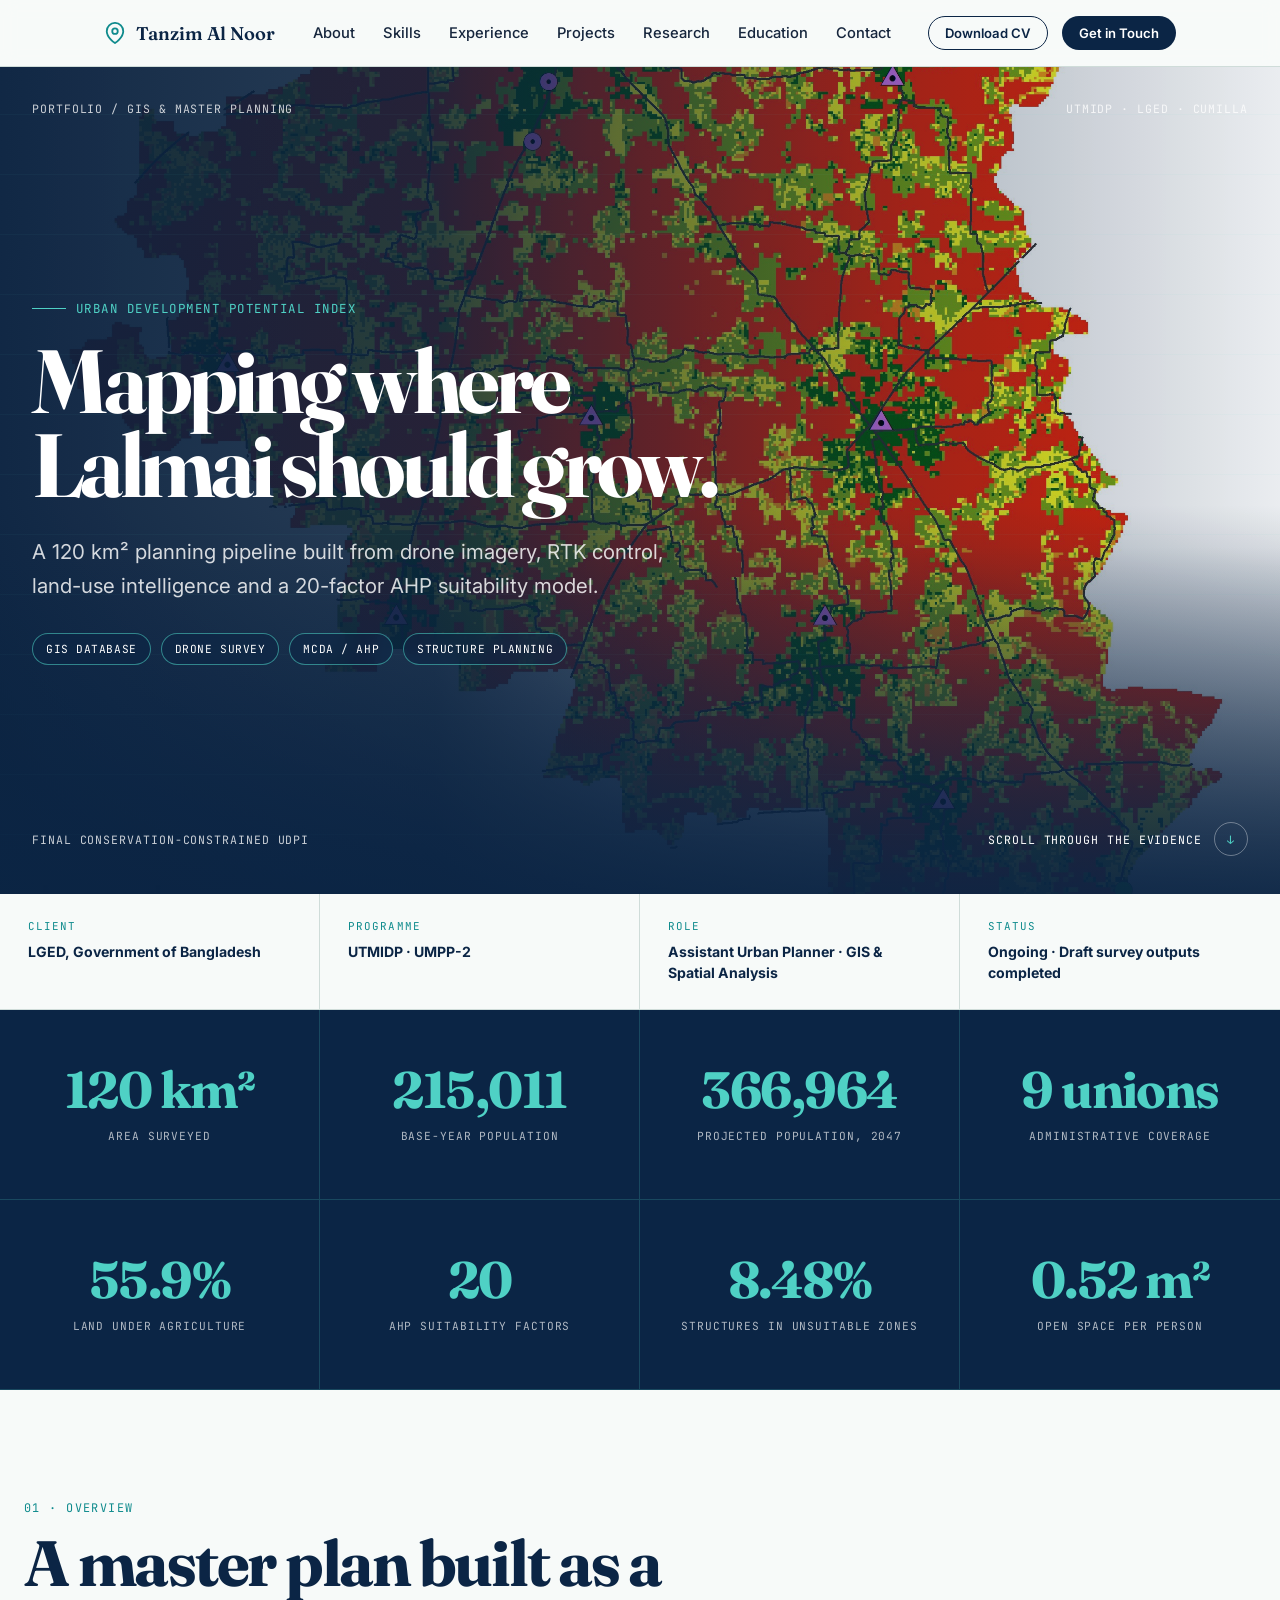
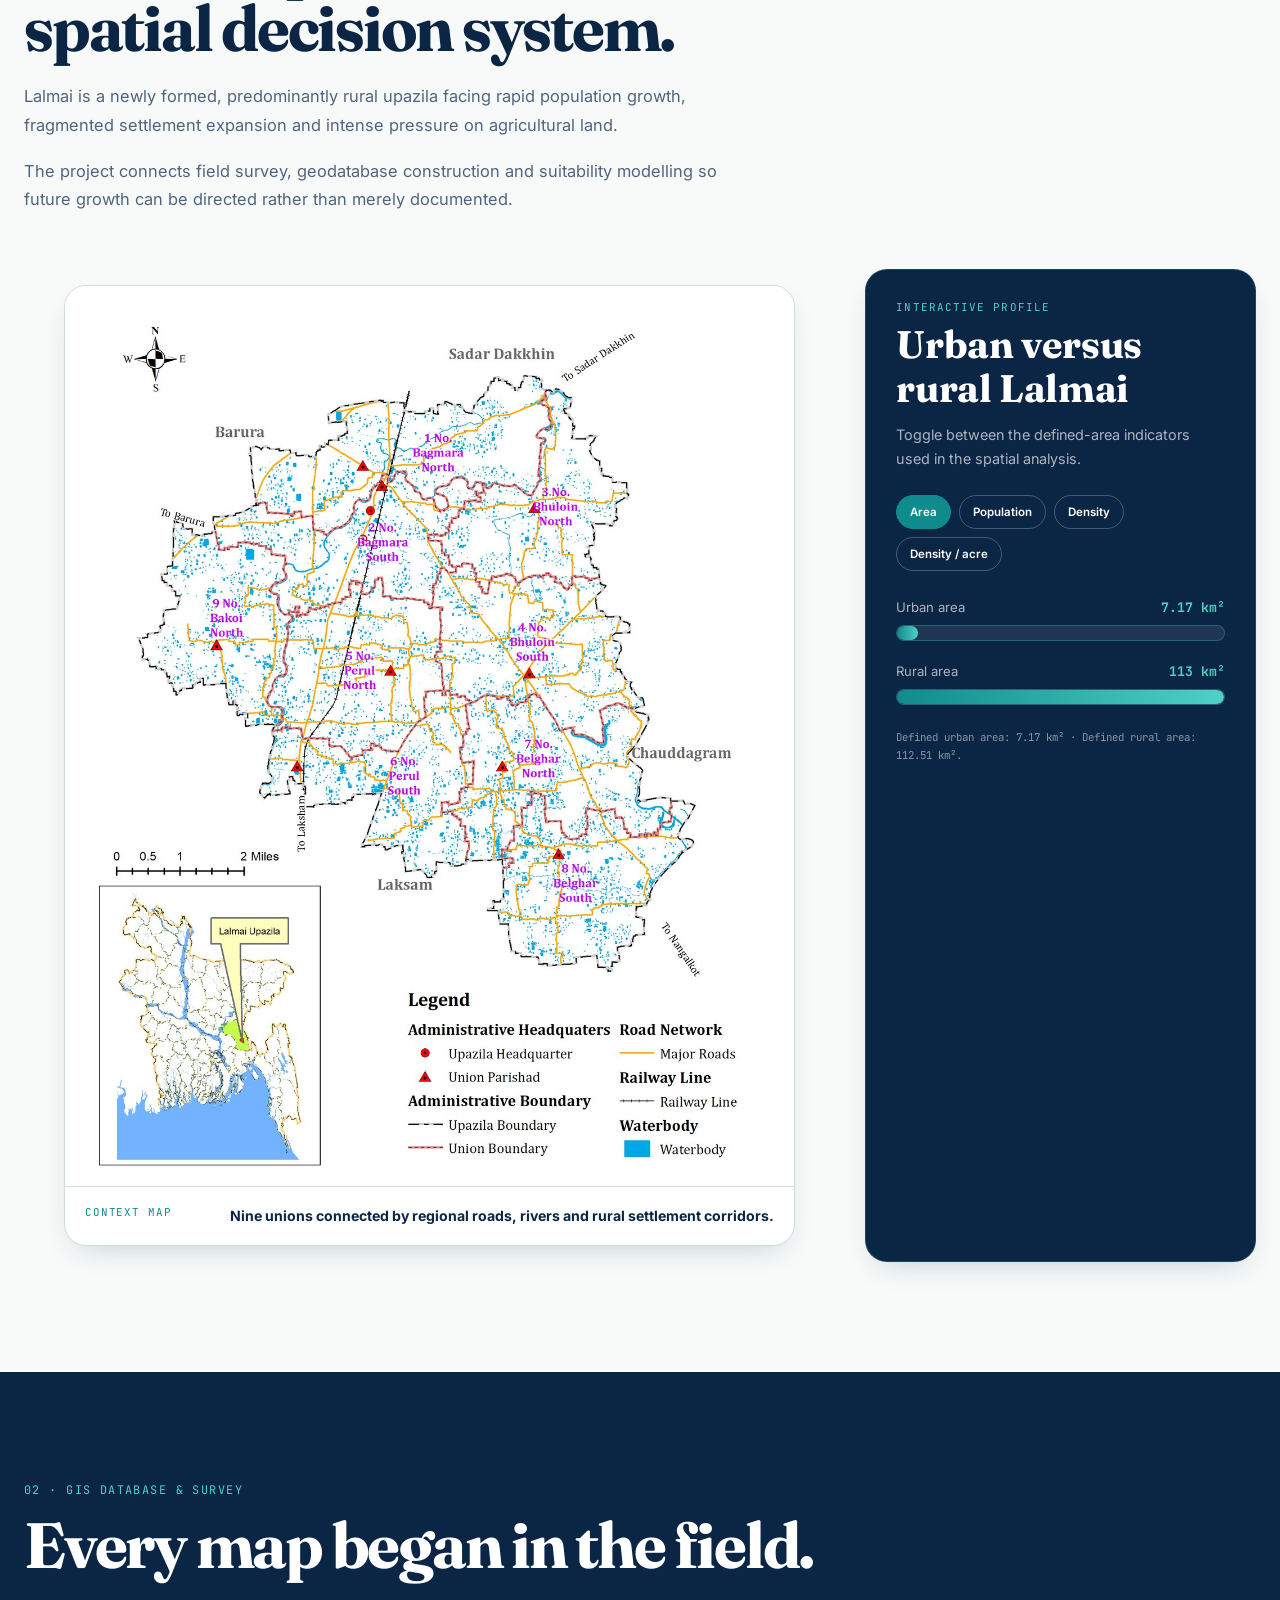
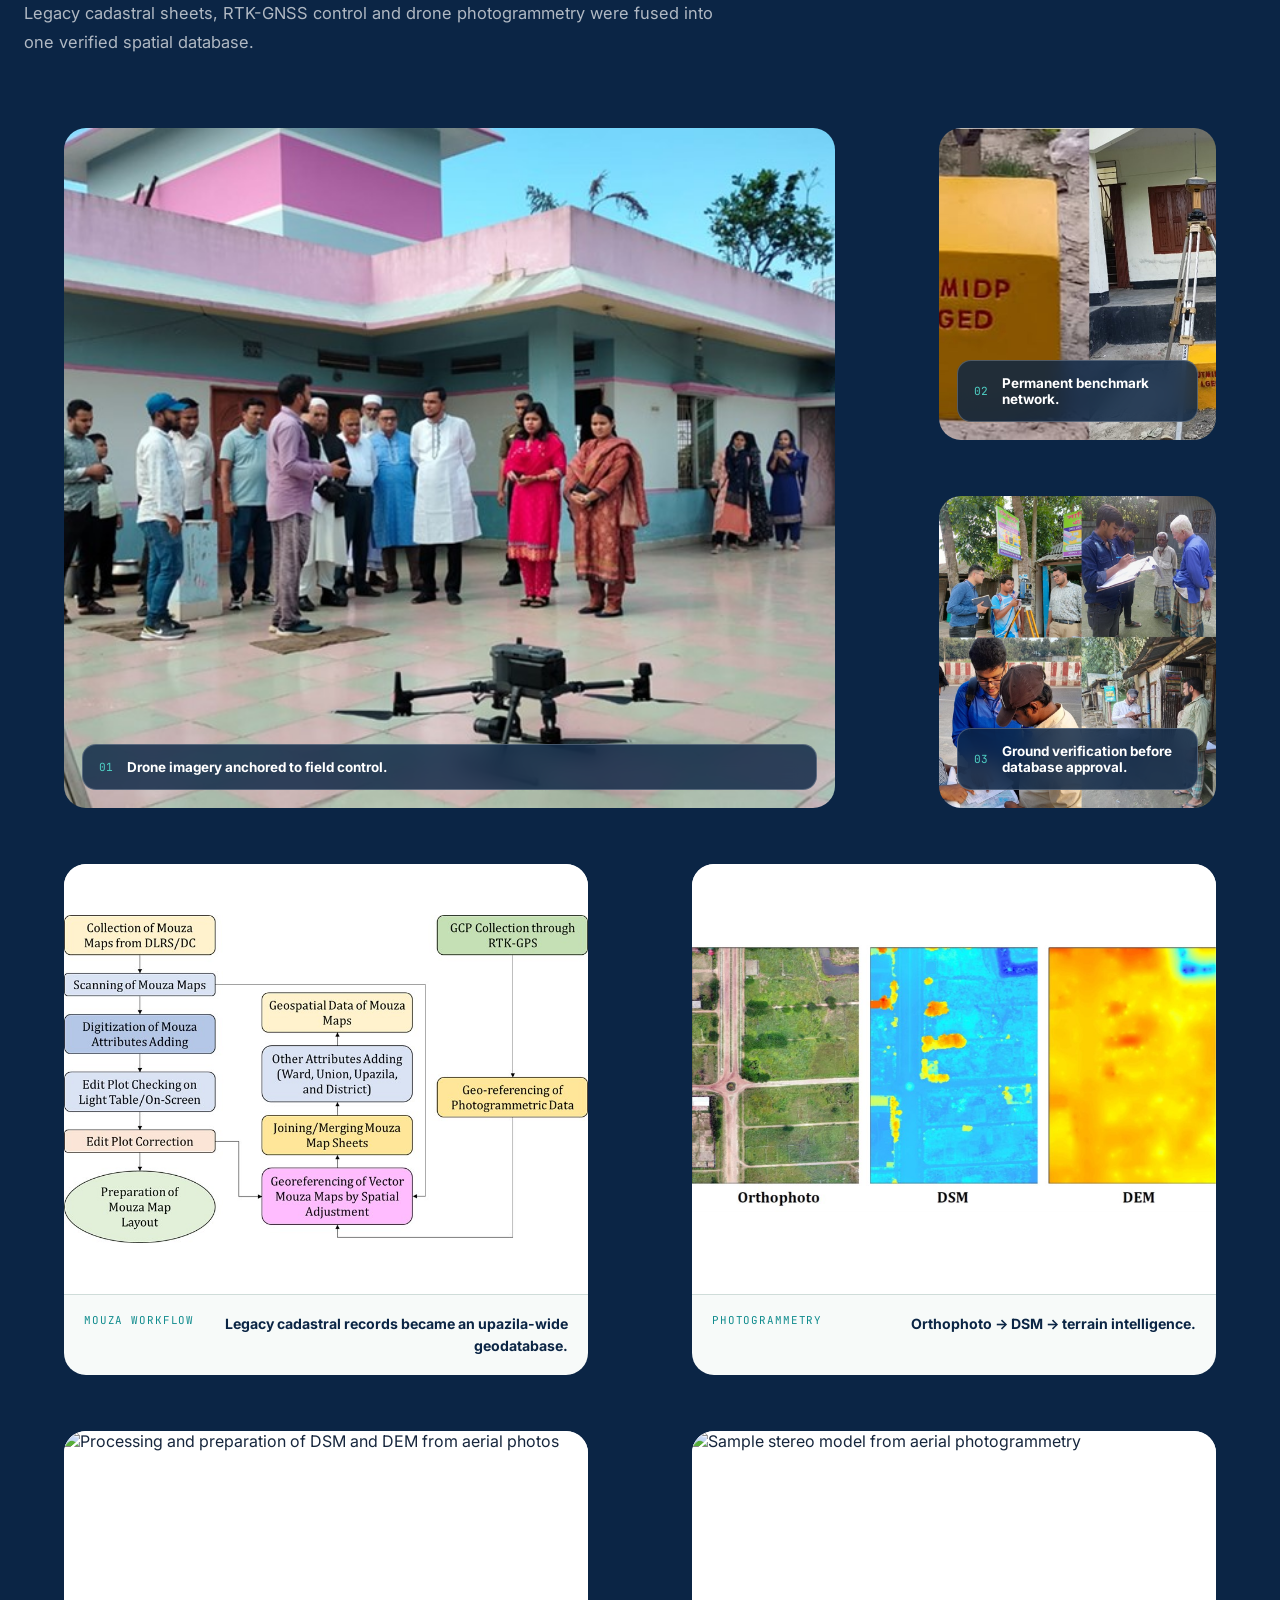
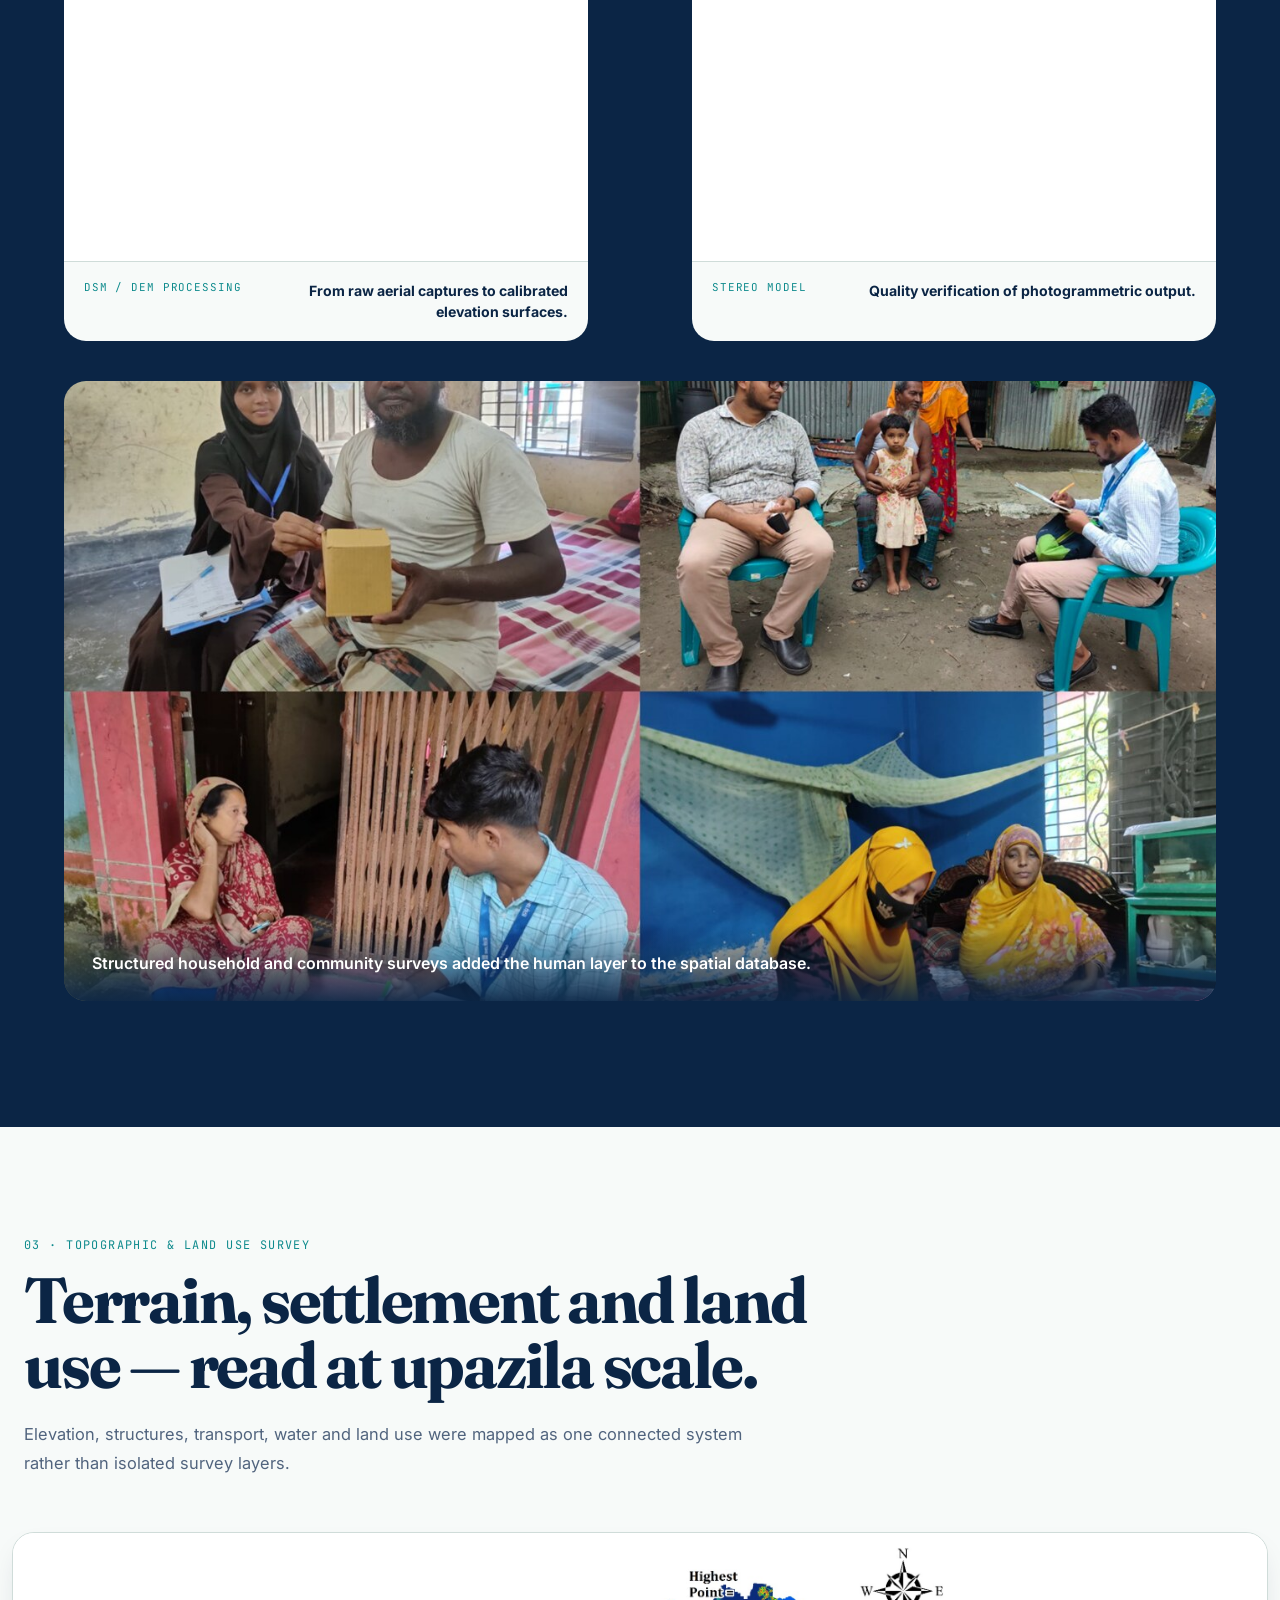
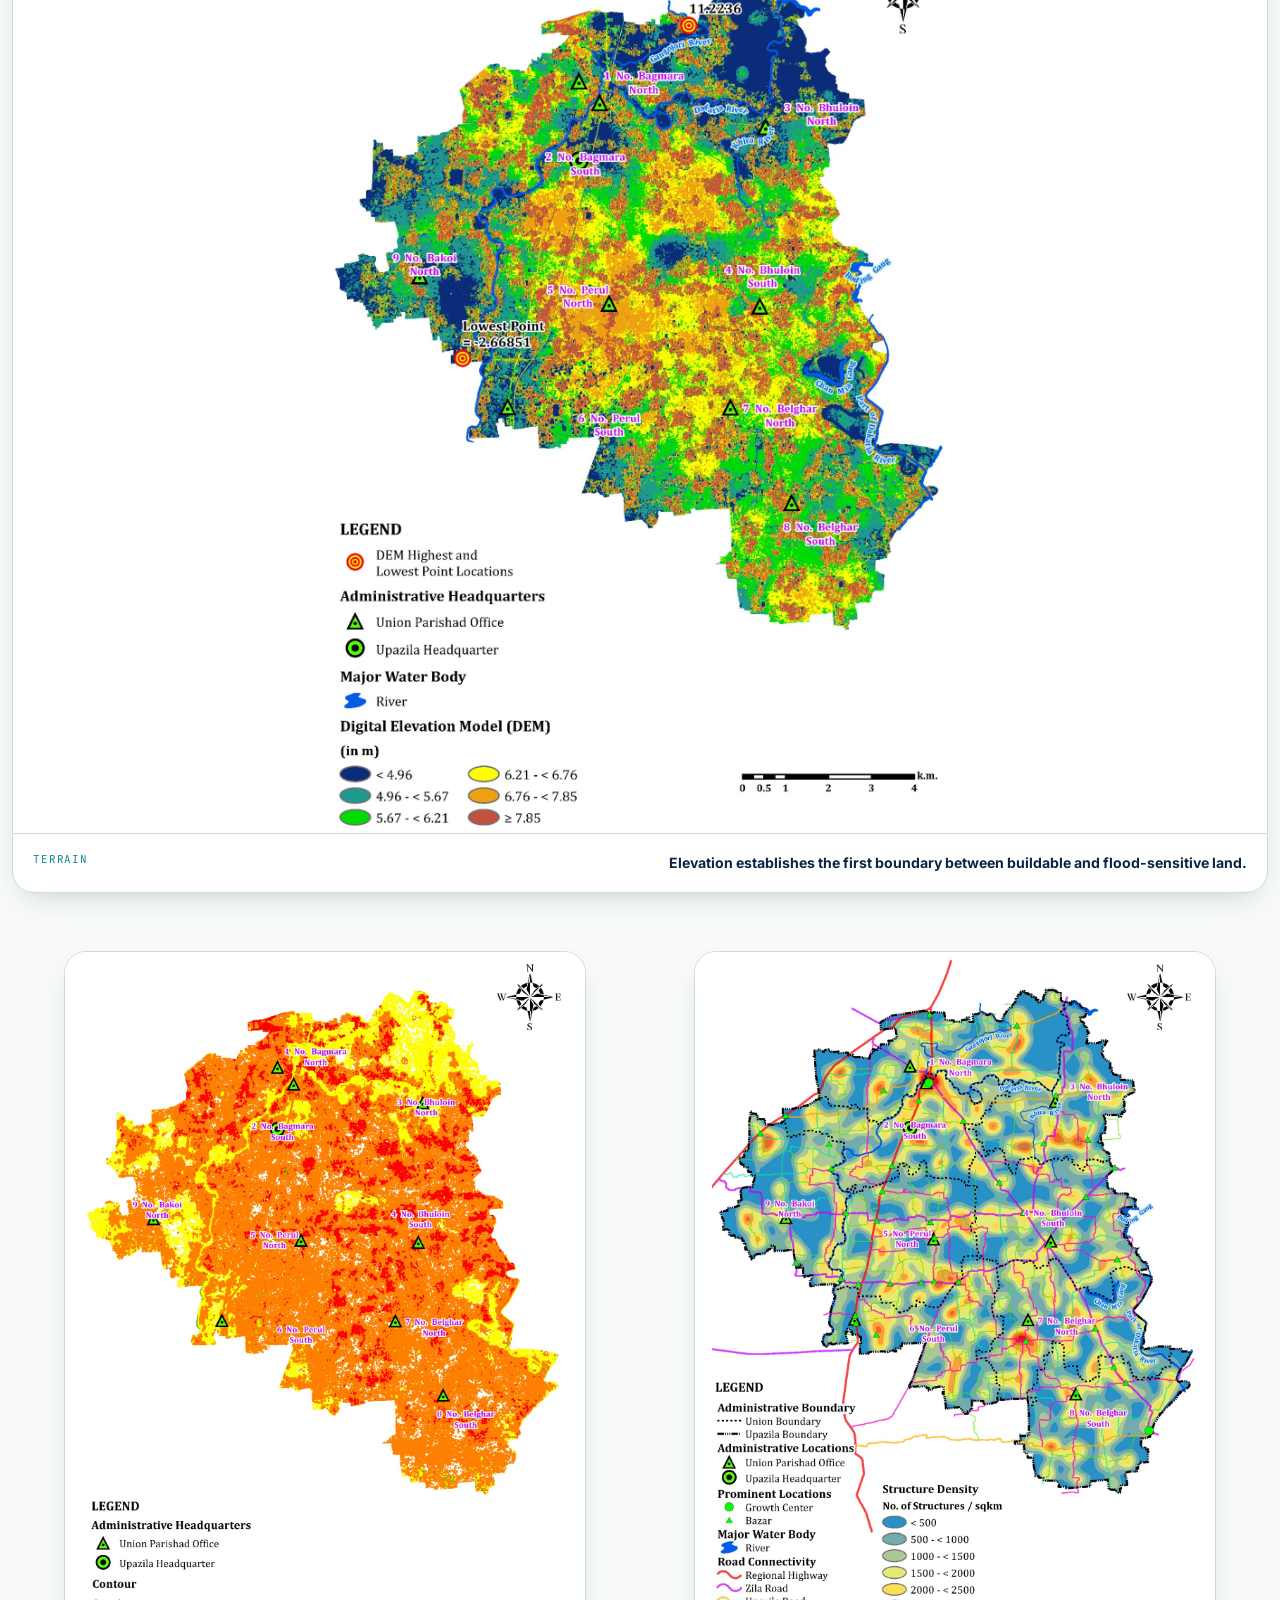
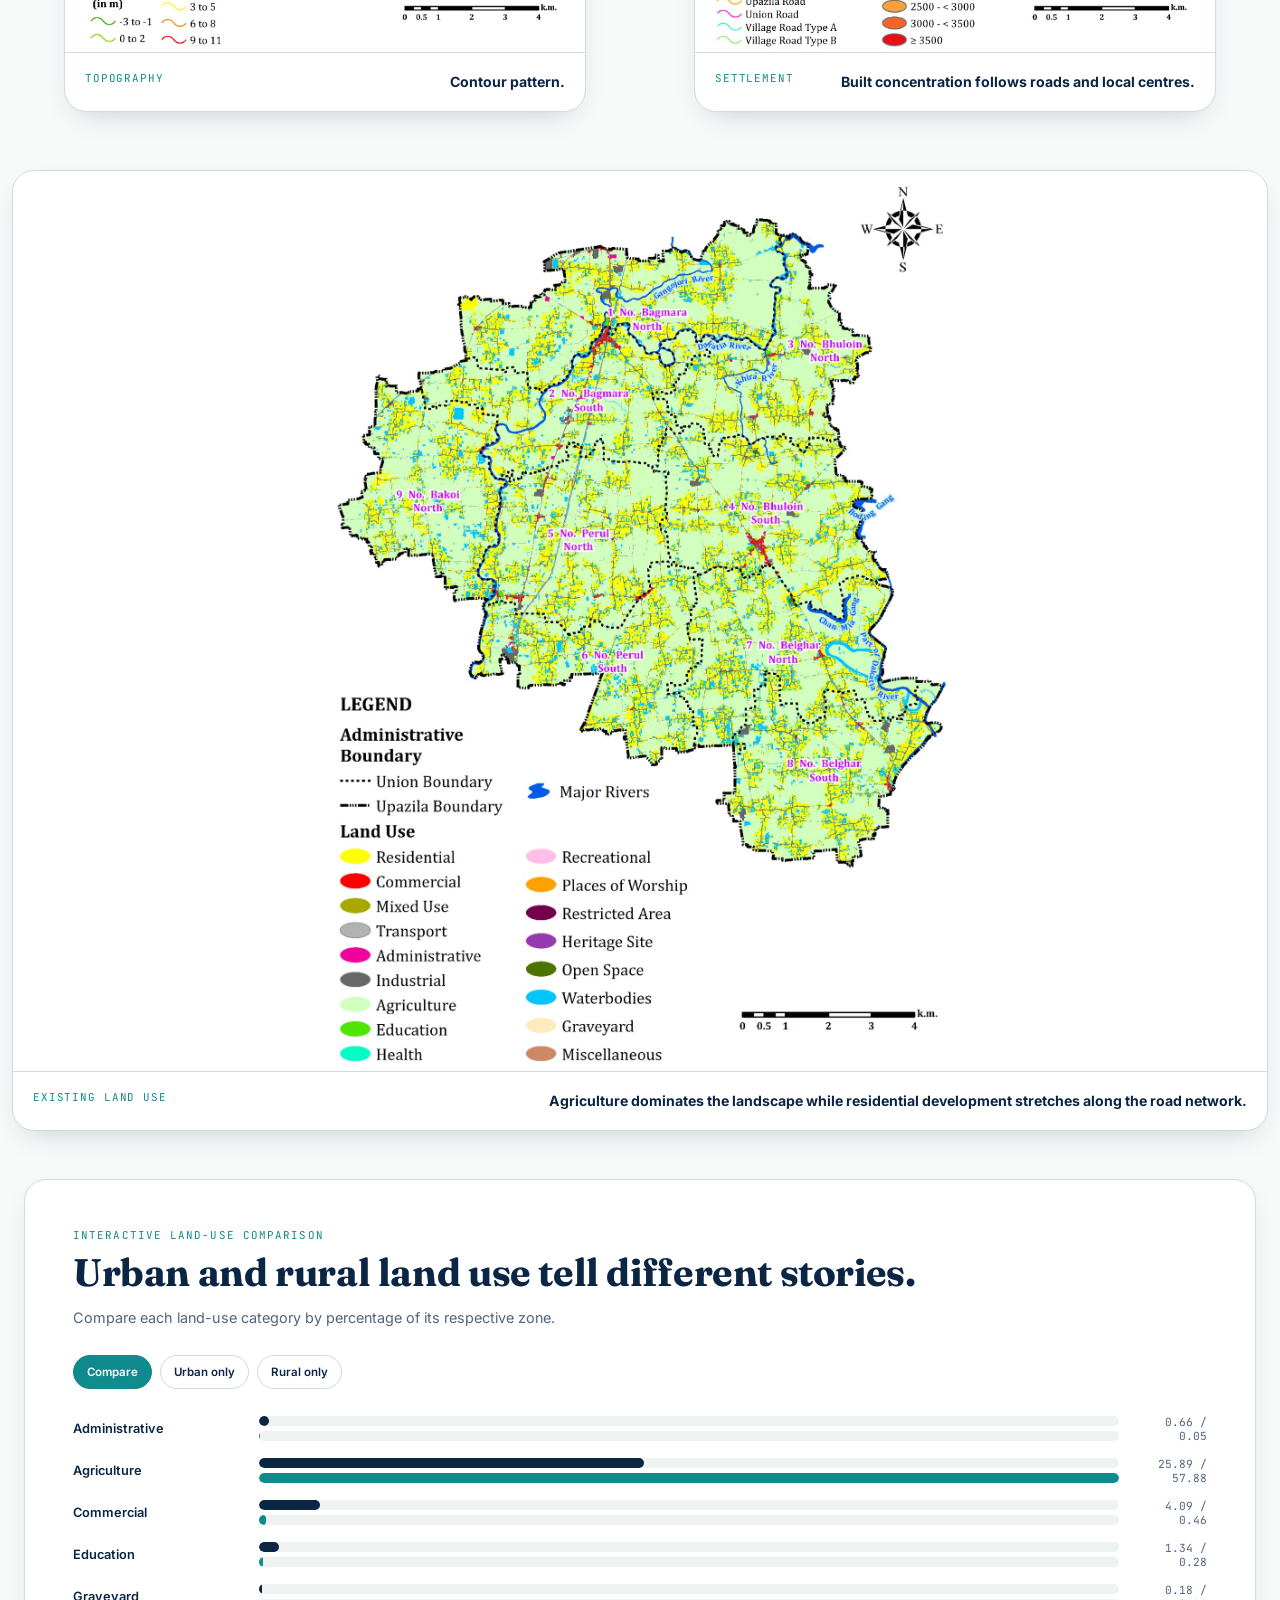
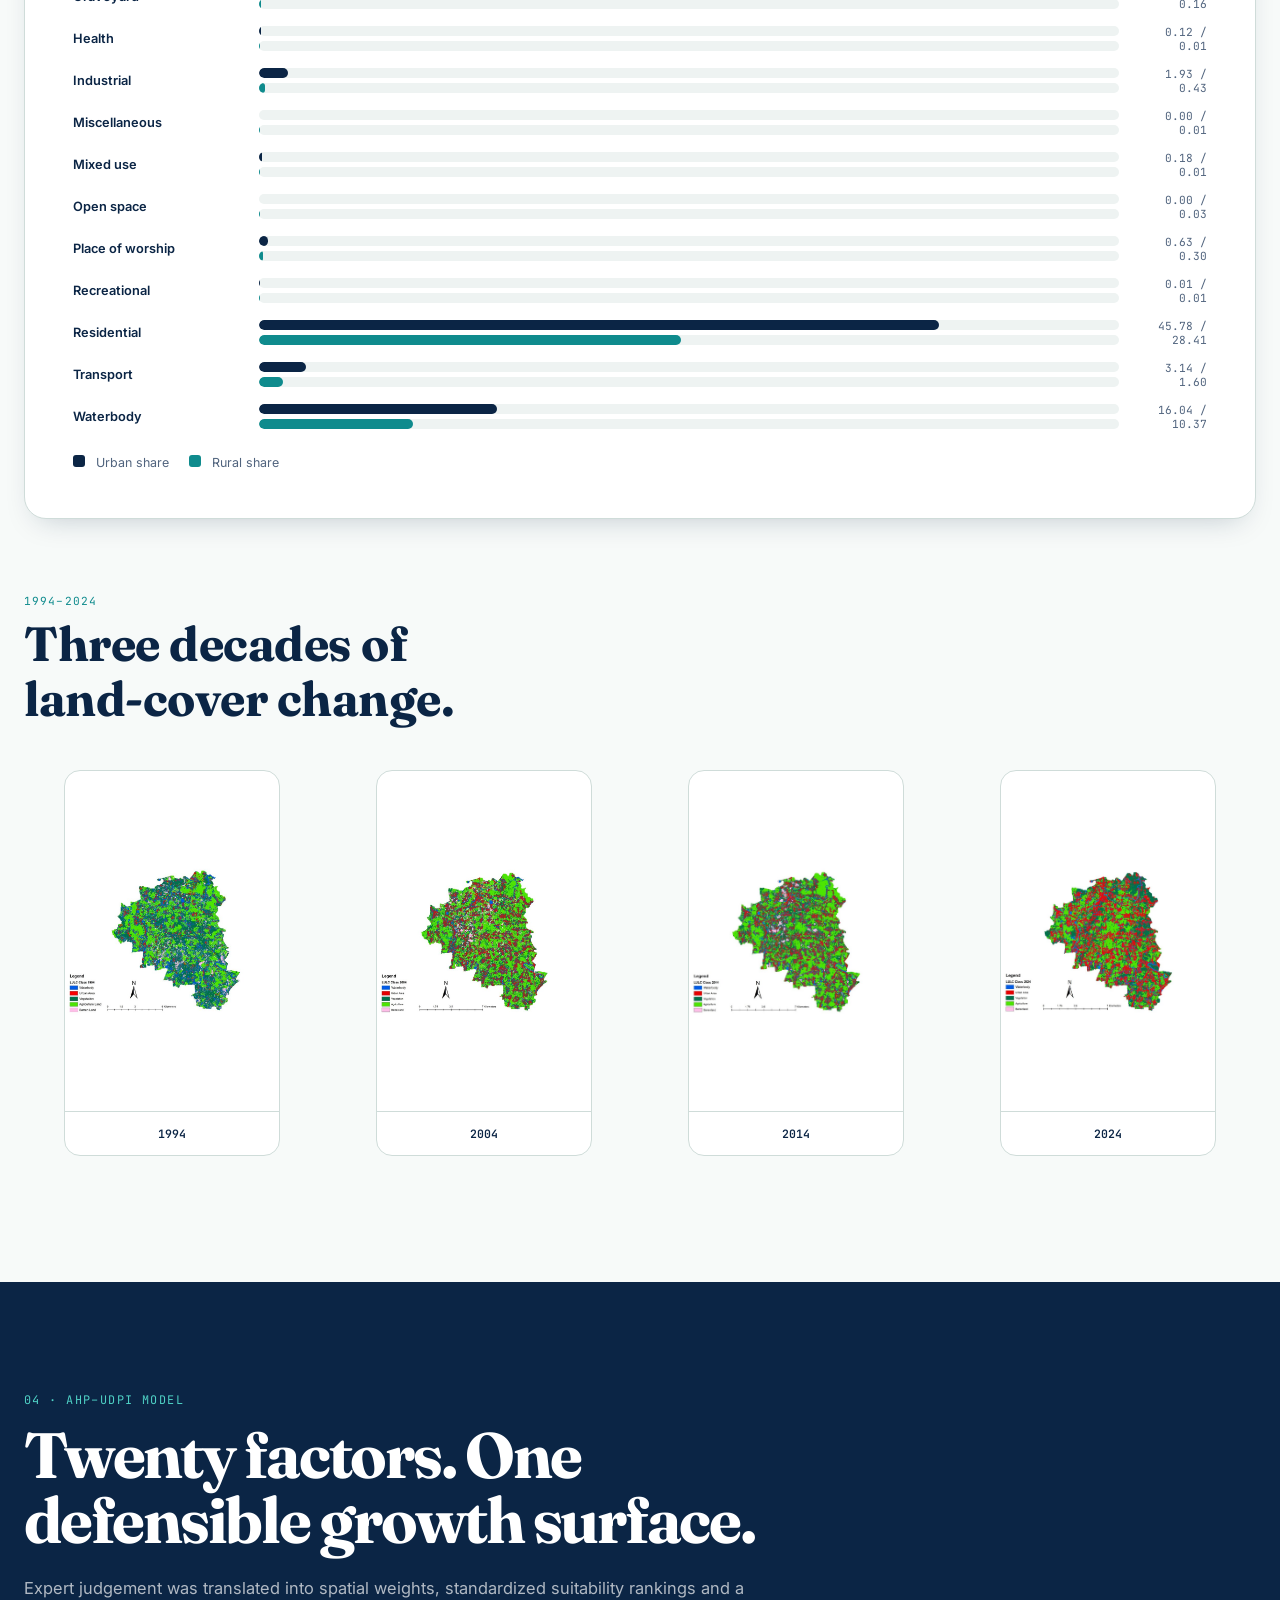
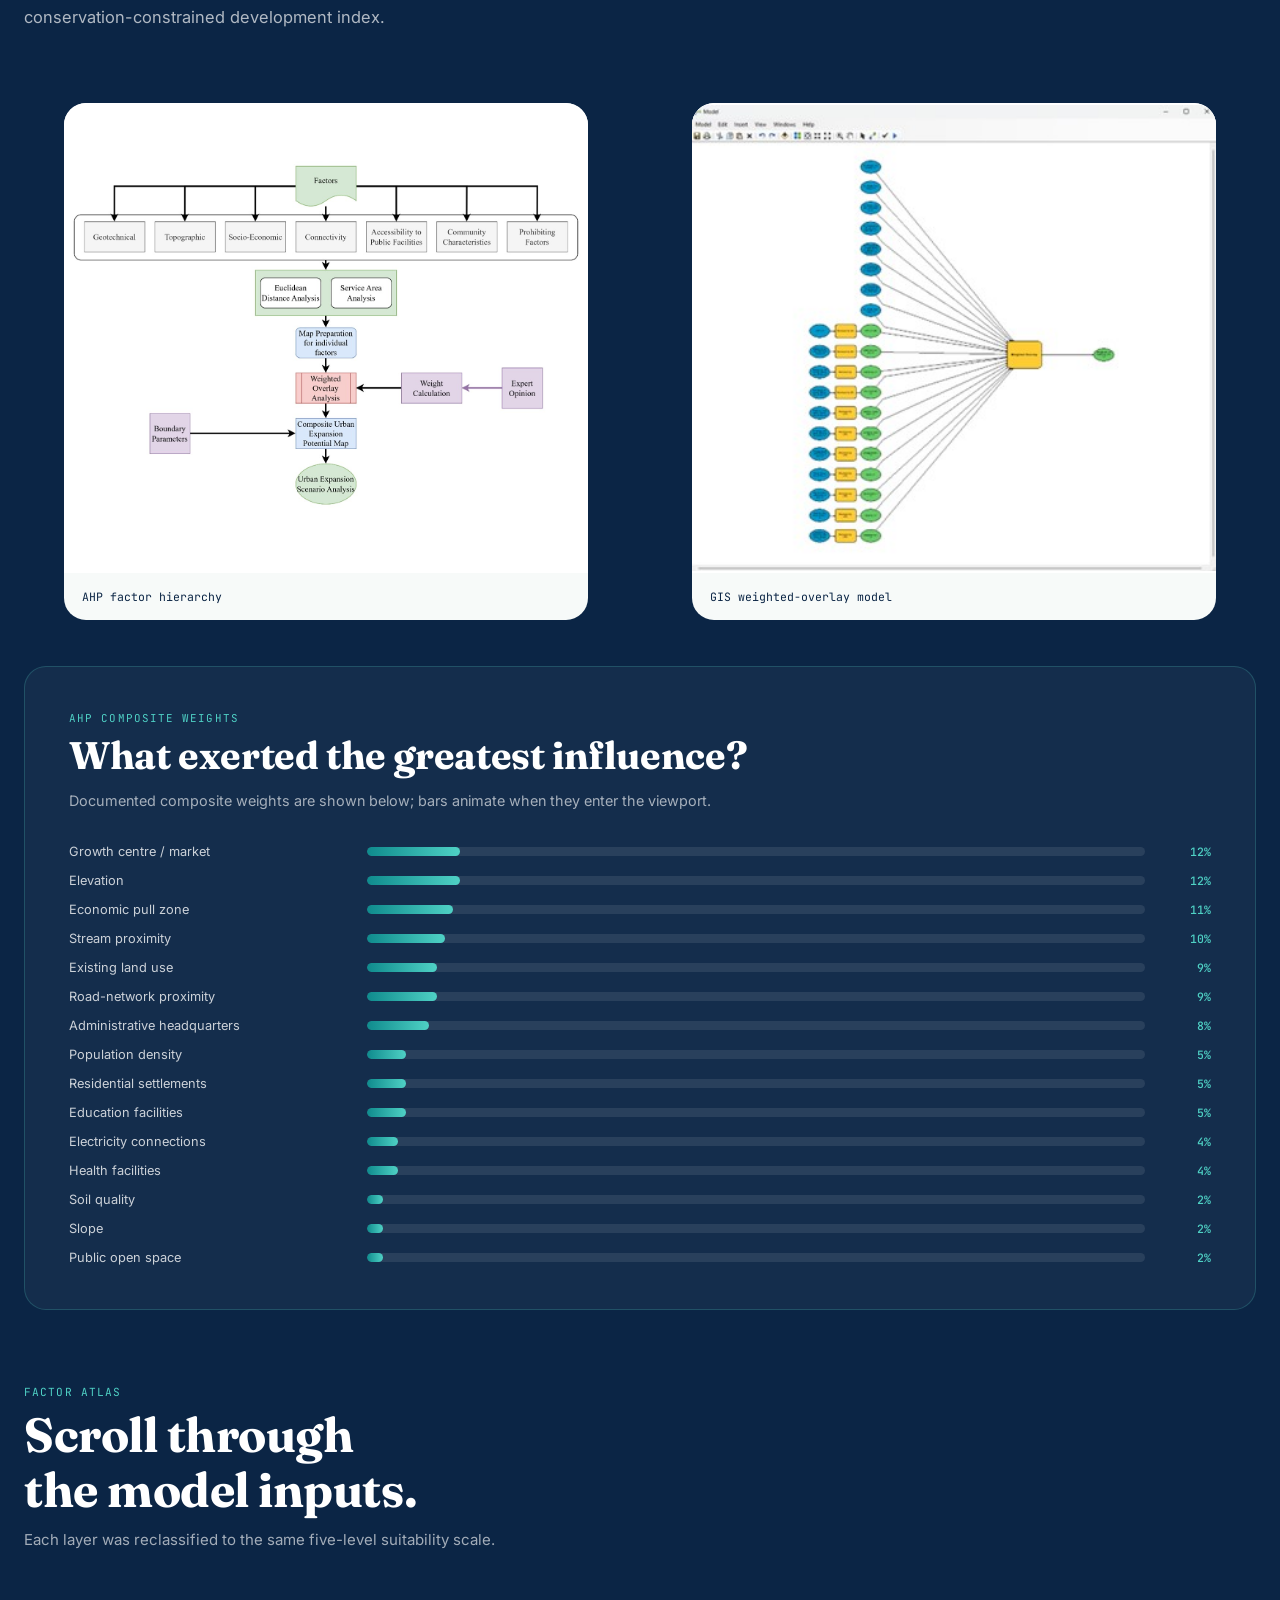
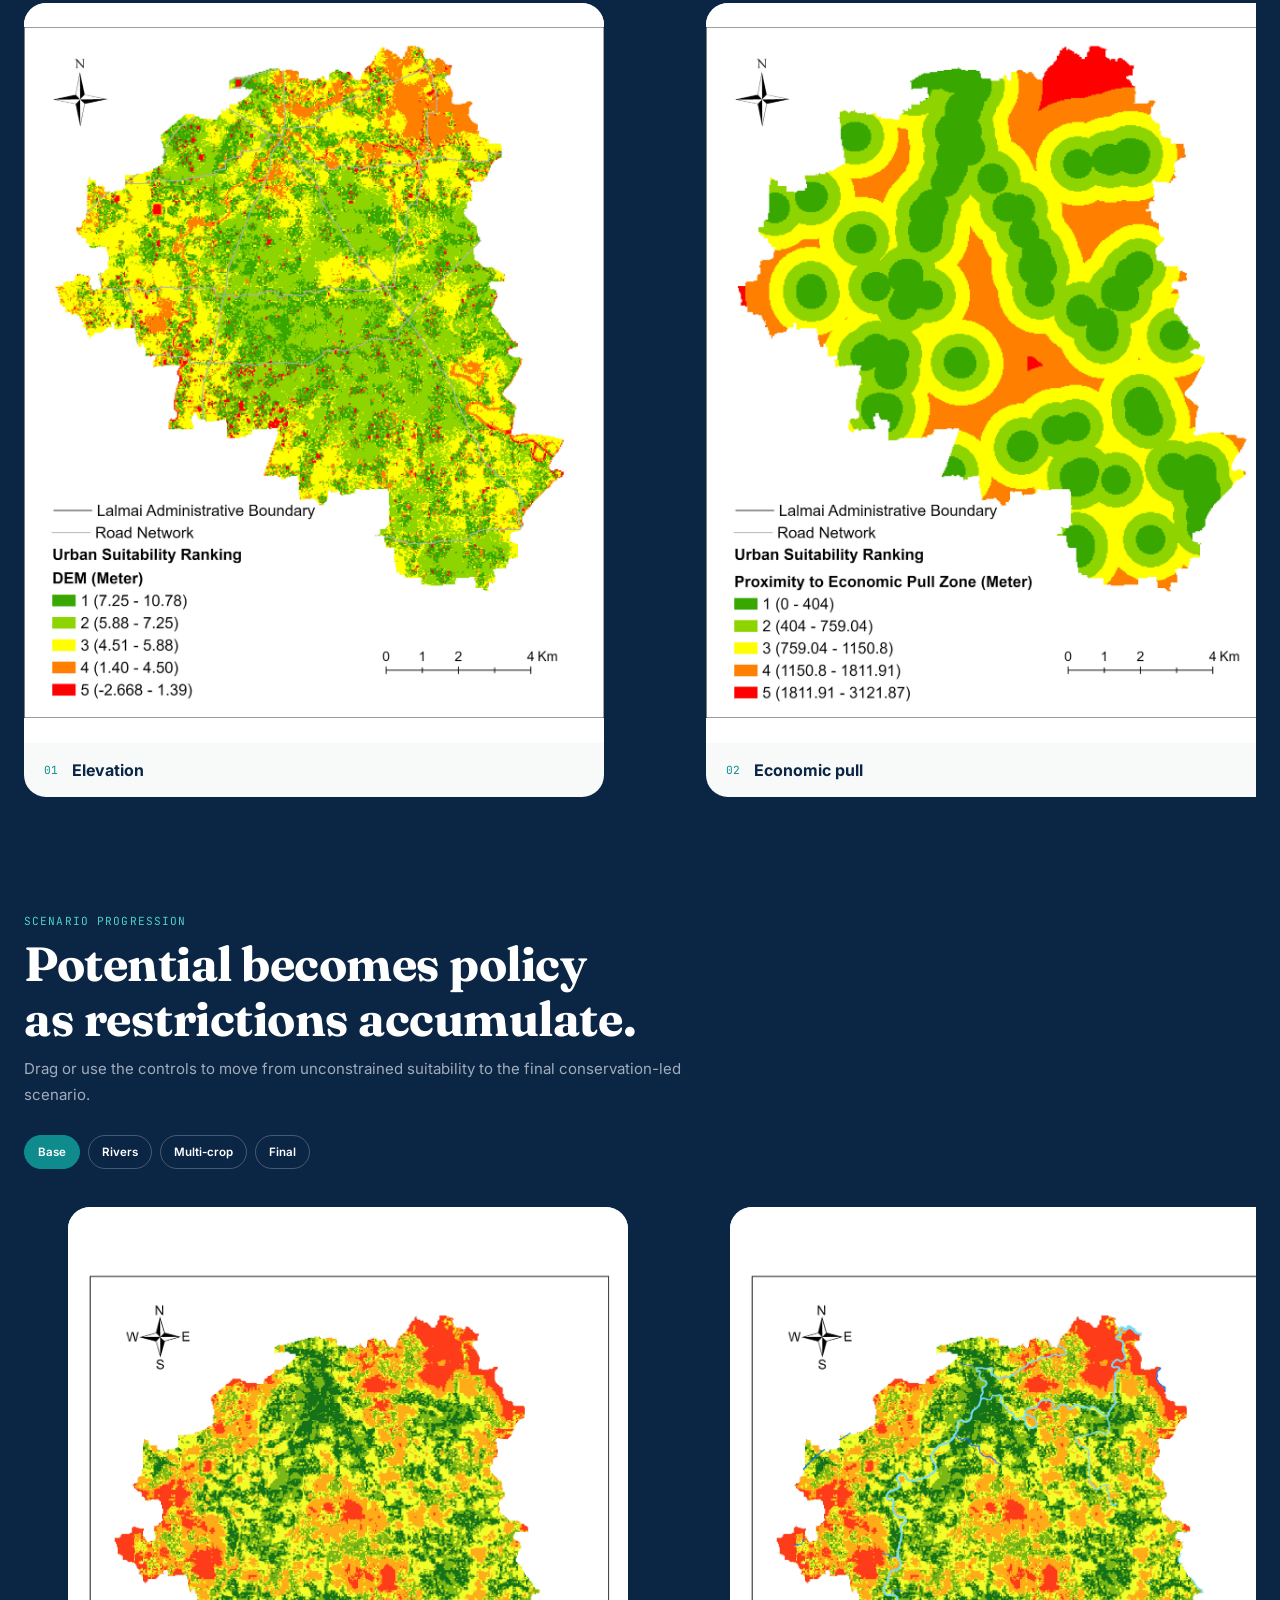
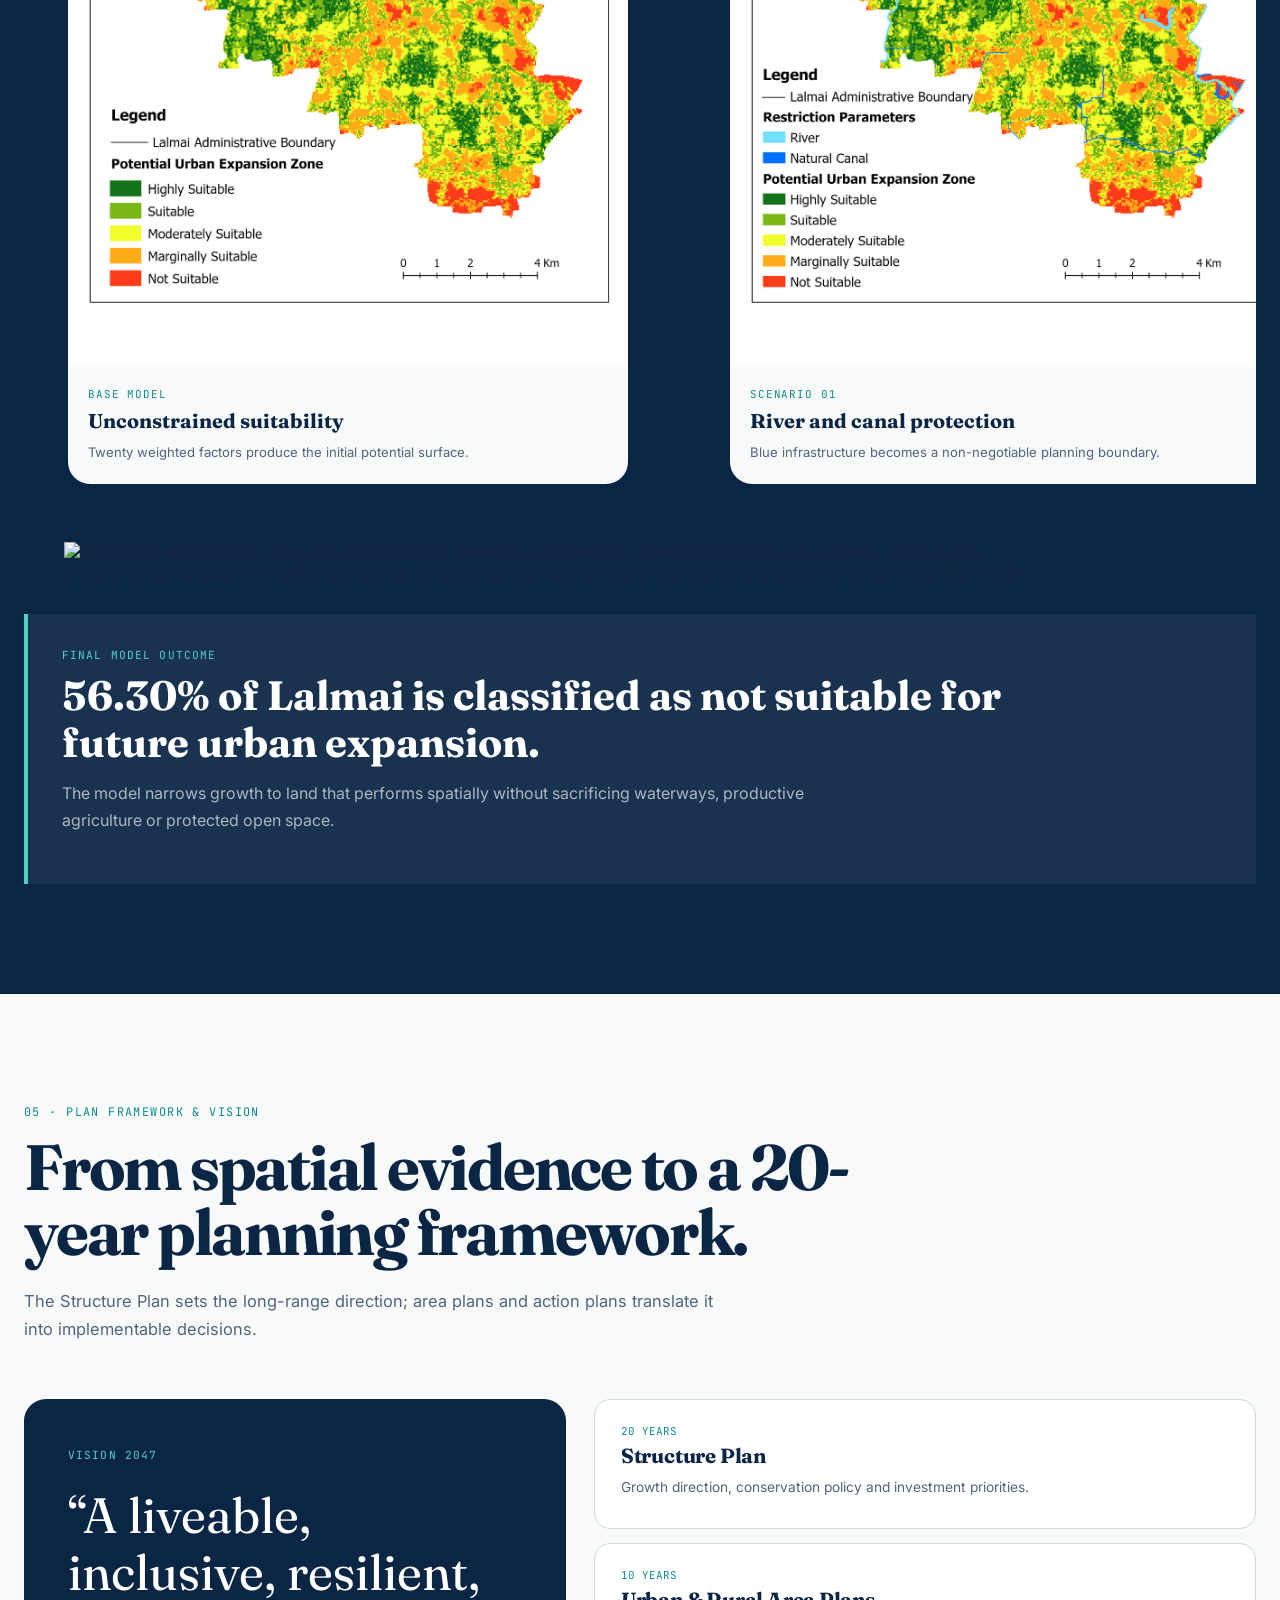
==== commit 50d6b3c1: "Add files via upload" ====
--- a/projects/lalmai-master-plan.html
+++ b/projects/lalmai-master-plan.html
@@ -388,6 +388,34 @@
               <strong>Orthophoto → DSM → terrain intelligence.</strong>
             </figcaption>
           </figure>
+
+          <figure class="lm-process-card">
+            <img
+              src="../images/projects/lalmai/processing-dsm-dem-aerial.jpg"
+              alt="Processing and preparation of DSM and DEM from aerial photos"
+              loading="lazy"
+              data-lightbox="../images/projects/lalmai/processing-dsm-dem-aerial.jpg"
+              data-caption="Aerial photo processing pipeline for DSM and DEM generation."
+            >
+            <figcaption>
+              <span>DSM / DEM processing</span>
+              <strong>From raw aerial captures to calibrated elevation surfaces.</strong>
+            </figcaption>
+          </figure>
+
+          <figure class="lm-process-card">
+            <img
+              src="../images/projects/lalmai/sample-stereo-model.jpg"
+              alt="Sample stereo model from aerial photogrammetry"
+              loading="lazy"
+              data-lightbox="../images/projects/lalmai/sample-stereo-model.jpg"
+              data-caption="Sample stereo model used to verify overlap, accuracy and photogrammetric quality."
+            >
+            <figcaption>
+              <span>Stereo model</span>
+              <strong>Quality verification of photogrammetric output.</strong>
+            </figcaption>
+          </figure>
         </div>
 
         <figure class="lm-photo-banner">
@@ -623,7 +651,7 @@
             <div class="lm-weight-row">
               <span>Growth centre / market</span>
               <div class="lm-weight-track">
-                <div class="lm-weight-fill" style="width:12%"></div>
+                <div class="weight-bar-fill lm-weight-fill" style="width:12%"></div>
               </div>
               <strong>12%</strong>
             </div>
@@ -631,7 +659,7 @@
             <div class="lm-weight-row">
               <span>Elevation</span>
               <div class="lm-weight-track">
-                <div class="lm-weight-fill" style="width:12%"></div>
+                <div class="weight-bar-fill lm-weight-fill" style="width:12%"></div>
               </div>
               <strong>12%</strong>
             </div>
@@ -639,7 +667,7 @@
             <div class="lm-weight-row">
               <span>Economic pull zone</span>
               <div class="lm-weight-track">
-                <div class="lm-weight-fill" style="width:11%"></div>
+                <div class="weight-bar-fill lm-weight-fill" style="width:11%"></div>
               </div>
               <strong>11%</strong>
             </div>
@@ -647,7 +675,7 @@
             <div class="lm-weight-row">
               <span>Stream proximity</span>
               <div class="lm-weight-track">
-                <div class="lm-weight-fill" style="width:10%"></div>
+                <div class="weight-bar-fill lm-weight-fill" style="width:10%"></div>
               </div>
               <strong>10%</strong>
             </div>
@@ -655,7 +683,7 @@
             <div class="lm-weight-row">
               <span>Existing land use</span>
               <div class="lm-weight-track">
-                <div class="lm-weight-fill" style="width:9%"></div>
+                <div class="weight-bar-fill lm-weight-fill" style="width:9%"></div>
               </div>
               <strong>9%</strong>
             </div>
@@ -663,7 +691,7 @@
             <div class="lm-weight-row">
               <span>Road-network proximity</span>
               <div class="lm-weight-track">
-                <div class="lm-weight-fill" style="width:9%"></div>
+                <div class="weight-bar-fill lm-weight-fill" style="width:9%"></div>
               </div>
               <strong>9%</strong>
             </div>
@@ -671,7 +699,7 @@
             <div class="lm-weight-row">
               <span>Administrative headquarters</span>
               <div class="lm-weight-track">
-                <div class="lm-weight-fill" style="width:8%"></div>
+                <div class="weight-bar-fill lm-weight-fill" style="width:8%"></div>
               </div>
               <strong>8%</strong>
             </div>
@@ -679,7 +707,7 @@
             <div class="lm-weight-row">
               <span>Population density</span>
               <div class="lm-weight-track">
-                <div class="lm-weight-fill" style="width:5%"></div>
+                <div class="weight-bar-fill lm-weight-fill" style="width:5%"></div>
               </div>
               <strong>5%</strong>
             </div>
@@ -687,7 +715,7 @@
             <div class="lm-weight-row">
               <span>Residential settlements</span>
               <div class="lm-weight-track">
-                <div class="lm-weight-fill" style="width:5%"></div>
+                <div class="weight-bar-fill lm-weight-fill" style="width:5%"></div>
               </div>
               <strong>5%</strong>
             </div>
@@ -695,7 +723,7 @@
             <div class="lm-weight-row">
               <span>Education facilities</span>
               <div class="lm-weight-track">
-                <div class="lm-weight-fill" style="width:5%"></div>
+                <div class="weight-bar-fill lm-weight-fill" style="width:5%"></div>
               </div>
               <strong>5%</strong>
             </div>
@@ -703,7 +731,7 @@
             <div class="lm-weight-row">
               <span>Electricity connections</span>
               <div class="lm-weight-track">
-                <div class="lm-weight-fill" style="width:4%"></div>
+                <div class="weight-bar-fill lm-weight-fill" style="width:4%"></div>
               </div>
               <strong>4%</strong>
             </div>
@@ -711,7 +739,7 @@
             <div class="lm-weight-row">
               <span>Health facilities</span>
               <div class="lm-weight-track">
-                <div class="lm-weight-fill" style="width:4%"></div>
+                <div class="weight-bar-fill lm-weight-fill" style="width:4%"></div>
               </div>
               <strong>4%</strong>
             </div>
@@ -719,7 +747,7 @@
             <div class="lm-weight-row">
               <span>Soil quality</span>
               <div class="lm-weight-track">
-                <div class="lm-weight-fill" style="width:2%"></div>
+                <div class="weight-bar-fill lm-weight-fill" style="width:2%"></div>
               </div>
               <strong>2%</strong>
             </div>
@@ -727,7 +755,7 @@
             <div class="lm-weight-row">
               <span>Slope</span>
               <div class="lm-weight-track">
-                <div class="lm-weight-fill" style="width:2%"></div>
+                <div class="weight-bar-fill lm-weight-fill" style="width:2%"></div>
               </div>
               <strong>2%</strong>
             </div>
@@ -735,7 +763,7 @@
             <div class="lm-weight-row">
               <span>Public open space</span>
               <div class="lm-weight-track">
-                <div class="lm-weight-fill" style="width:2%"></div>
+                <div class="weight-bar-fill lm-weight-fill" style="width:2%"></div>
               </div>
               <strong>2%</strong>
             </div>
@@ -929,6 +957,17 @@
           </div>
         </div>
 
+        <figure class="lm-figure" style="margin-bottom:2rem;">
+          <img
+            src="../images/projects/lalmai/urban-area-demarcation-mouza.jpg"
+            alt="Urban area demarcation using mouza boundaries, structure concentration, natural boundaries and suitability zones in GIS"
+            loading="lazy"
+            data-lightbox="../images/projects/lalmai/urban-area-demarcation-mouza.jpg"
+            data-caption="Urban area demarcation integrating mouza boundaries, structure concentration, natural boundaries (roads, waterbodies) and UDPI suitability zones."
+          >
+          <figcaption>Urban area demarcation — mouza boundaries, structure concentration, natural boundaries and suitability zones integrated in GIS.</figcaption>
+        </figure>
+
         <div class="lm-result-callout">
           <span>Final model outcome</span>
           <strong>56.30% of Lalmai is classified as not suitable for future urban expansion.</strong>
@@ -1014,11 +1053,21 @@
           </figure>
         </div>
 
+        <div class="lm-fig-grid" style="margin-top:2rem;">
+          <figure class="lm-figure">
+            <img
+              src="../images/projects/lalmai/cause-effect-diagram.jpg"
+              alt="Cause and effect diagram from participatory rural appraisal identifying root causes of development problems in Lalmai"
+              loading="lazy"
+              data-lightbox="../images/projects/lalmai/cause-effect-diagram.jpg"
+              data-caption="Cause-effect diagram from PRA — root causes of development problems in Lalmai Upazila."
+            >
+            <figcaption>Cause-effect diagram — root causes of development problems identified through PRA.</figcaption>
+          </figure>
+        </div>
+
       </div>
     </section>
-
-    <!-- ======================================================
-         SECTION 06 — SECTORAL PLANS
          ====================================================== -->
     <section class="lm-section lm-section--paper-dim lm-reveal" id="sectoral">
       <div class="lm-shell">
@@ -1101,22 +1150,13 @@
 
         <!-- 06C Disaster -->
         <article class="lm-sector-panel">
-          <div class="lm-sector-media" style="display:flex;flex-direction:column;gap:12px;">
+          <div class="lm-sector-media">
             <img
               src="../images/projects/lalmai/flood-class-map.jpg"
               alt="Flood class map of Lalmai Upazila"
               loading="lazy"
               data-lightbox="../images/projects/lalmai/flood-class-map.jpg"
-              data-caption="Flood-class distribution (F0–F4) used in disaster and resilience planning."
-              style="flex:1;"
-            >
-            <img
-              src="../images/projects/lalmai/flood-class-chart.jpg"
-              alt="Pie chart showing flood class distribution percentages in Lalmai"
-              loading="lazy"
-              data-lightbox="../images/projects/lalmai/flood-class-chart.jpg"
-              data-caption="Flood class breakdown: F3 (1.8–3.6m depth) dominates at 43.36%, F2 at 27.16%."
-              style="border-radius:8px;border:1px solid var(--contour);"
+              data-caption="Flood-class distribution used in disaster and resilience planning."
             >
           </div>
 
--- a/styles.css
+++ b/styles.css
@@ -822,3 +822,1842 @@
   .contact-box{ padding: 36px 22px; }
   .ielts-grid{ grid-template-columns: repeat(2,1fr); }
 }
+/* =========================================================
+   LALMAI MASTER PLAN — IMMERSIVE GIS CASE STUDY
+   APPEND-ONLY STYLES
+   ========================================================= */
+
+.lalmai-page{
+  background:var(--paper);
+}
+
+.lalmai-page .site-header{
+  z-index:100;
+}
+
+.lalmai-case{
+  overflow:hidden;
+}
+
+.lalmai-case section{
+  padding:0;
+}
+
+.lalmai-case h1,
+.lalmai-case h2,
+.lalmai-case h3,
+.lalmai-case h4{
+  text-wrap:balance;
+}
+
+.lm-shell{
+  width:min(1240px, calc(100% - 48px));
+  margin-inline:auto;
+}
+
+.lm-full-bleed{
+  width:min(1600px, calc(100vw - 24px));
+  margin-left:50%;
+  transform:translateX(-50%);
+}
+
+/* ---------- Hero ---------- */
+
+.lm-hero{
+  position:relative;
+  min-height:calc(100svh - 73px);
+  isolation:isolate;
+  display:flex;
+  align-items:stretch;
+  background:var(--navy);
+  color:var(--white);
+}
+
+.lm-hero::before{
+  content:"";
+  position:absolute;
+  inset:0;
+  z-index:-2;
+  background-image:
+    linear-gradient(
+      90deg,
+      rgba(11,37,69,.97) 0%,
+      rgba(11,37,69,.87) 34%,
+      rgba(11,37,69,.34) 70%,
+      rgba(11,37,69,.1) 100%
+    ),
+    linear-gradient(
+      0deg,
+      rgba(11,37,69,.84) 0%,
+      rgba(11,37,69,0) 47%
+    ),
+    var(--hero-image);
+  background-size:cover;
+  background-position:center;
+  filter:saturate(.88) contrast(1.04);
+}
+
+.lm-hero::after{
+  content:"";
+  position:absolute;
+  inset:0;
+  z-index:-1;
+  background:
+    repeating-linear-gradient(
+      0deg,
+      transparent 0,
+      transparent 59px,
+      rgba(79,209,197,.08) 60px
+    );
+  pointer-events:none;
+}
+
+.lm-hero-shade{
+  position:absolute;
+  inset:auto 0 0;
+  height:42%;
+  background:linear-gradient(transparent, rgba(11,37,69,.76));
+  pointer-events:none;
+}
+
+.lm-hero-content{
+  position:relative;
+  width:min(1380px, calc(100% - 64px));
+  min-height:inherit;
+  margin-inline:auto;
+  padding:34px 0 38px;
+  display:flex;
+  flex-direction:column;
+  justify-content:space-between;
+  z-index:1;
+}
+
+.lm-hero-topline,
+.lm-hero-foot{
+  display:flex;
+  align-items:center;
+  justify-content:space-between;
+  gap:24px;
+  font-family:"JetBrains Mono", monospace;
+  font-size:.72rem;
+  letter-spacing:.08em;
+  text-transform:uppercase;
+}
+
+.lm-hero-topline a,
+.lm-hero-topline span,
+.lm-hero-foot span{
+  color:rgba(255,255,255,.78);
+}
+
+.lm-hero-topline a:hover,
+.lm-scroll-cue:hover{
+  color:var(--teal-light);
+}
+
+.lm-hero-copy{
+  width:min(760px, 100%);
+  padding:80px 0 60px;
+}
+
+.lm-kicker{
+  display:inline-flex;
+  align-items:center;
+  gap:10px;
+  margin-bottom:22px;
+  font-family:"JetBrains Mono", monospace;
+  color:var(--teal-light);
+  font-size:.78rem;
+  letter-spacing:.12em;
+  text-transform:uppercase;
+}
+
+.lm-kicker::before{
+  content:"";
+  width:34px;
+  height:1px;
+  background:var(--teal-light);
+}
+
+.lm-hero h1{
+  color:var(--white);
+  font-size:clamp(3.2rem, 7vw, 6.8rem);
+  line-height:.94;
+  letter-spacing:-.045em;
+  margin-bottom:28px;
+}
+
+.lm-hero-copy > p{
+  max-width:660px;
+  color:rgba(255,255,255,.82);
+  font-size:clamp(1.02rem, 1.8vw, 1.28rem);
+  line-height:1.65;
+}
+
+.lm-hero-tags{
+  display:flex;
+  flex-wrap:wrap;
+  gap:10px;
+  margin-top:30px;
+}
+
+.lm-hero-tags span{
+  border:1px solid rgba(79,209,197,.56);
+  background:rgba(11,37,69,.5);
+  color:var(--white);
+  border-radius:999px;
+  padding:8px 13px;
+  font-family:"JetBrains Mono", monospace;
+  font-size:.7rem;
+  letter-spacing:.05em;
+  text-transform:uppercase;
+  backdrop-filter:blur(8px);
+}
+
+.lm-scroll-cue{
+  color:var(--white);
+  display:inline-flex;
+  align-items:center;
+  gap:12px;
+}
+
+.lm-scroll-cue span{
+  display:grid;
+  place-items:center;
+  width:34px;
+  height:34px;
+  border:1px solid rgba(255,255,255,.35);
+  border-radius:50%;
+  color:var(--teal-light);
+}
+
+/* ---------- Quick facts ---------- */
+
+.lm-quickfacts{
+  background:var(--paper);
+  border-bottom:1px solid var(--contour);
+}
+
+.lm-quickfacts-inner{
+  width:min(1440px, 100%);
+  margin-inline:auto;
+  display:grid;
+  grid-template-columns:repeat(4, 1fr);
+}
+
+.lm-fact{
+  padding:25px 28px;
+  border-right:1px solid var(--contour);
+}
+
+.lm-fact:last-child{
+  border-right:0;
+}
+
+.lm-fact span{
+  display:block;
+  margin-bottom:8px;
+  color:var(--teal);
+  font-family:"JetBrains Mono", monospace;
+  font-size:.68rem;
+  letter-spacing:.1em;
+  text-transform:uppercase;
+}
+
+.lm-fact strong{
+  color:var(--navy);
+  font-size:.88rem;
+  line-height:1.45;
+}
+
+/* ---------- Stats ---------- */
+
+.lm-stat-strip{
+  background:var(--navy);
+  color:var(--white);
+}
+
+.lm-stat-grid{
+  width:min(1600px, 100%);
+  margin-inline:auto;
+  display:grid;
+  grid-template-columns:repeat(4, 1fr);
+}
+
+.lm-stat{
+  min-height:190px;
+  padding:34px 28px;
+  display:flex;
+  flex-direction:column;
+  justify-content:center;
+  text-align:center;
+  border-right:1px solid rgba(79,209,197,.2);
+  border-bottom:1px solid rgba(79,209,197,.2);
+}
+
+.lm-stat:nth-child(4n){
+  border-right:0;
+}
+
+.lm-stat-number{
+  display:block;
+  color:var(--teal-light);
+  font-family:"Fraunces", serif;
+  font-size:clamp(2rem, 4vw, 3.4rem);
+  line-height:1;
+  letter-spacing:-.03em;
+}
+
+.lm-stat span{
+  margin-top:12px;
+  color:rgba(255,255,255,.68);
+  font-family:"JetBrains Mono", monospace;
+  font-size:.7rem;
+  line-height:1.5;
+  letter-spacing:.08em;
+  text-transform:uppercase;
+}
+
+/* ---------- Shared section structure ---------- */
+
+.lm-section{
+  padding:110px 0 !important;
+  background:var(--paper);
+}
+
+.lm-section--navy{
+  background:var(--navy);
+}
+
+.lm-section--paper-dim{
+  background:var(--paper-dim);
+}
+
+.lm-section-head{
+  max-width:850px;
+  margin-bottom:55px;
+}
+
+.lm-section-number{
+  display:block;
+  margin-bottom:14px;
+  color:var(--teal);
+  font-family:"JetBrains Mono", monospace;
+  font-size:.74rem;
+  letter-spacing:.12em;
+  text-transform:uppercase;
+}
+
+.lm-section-head h2{
+  font-size:clamp(2.15rem, 5vw, 4.2rem);
+  line-height:1.02;
+  letter-spacing:-.035em;
+  margin-bottom:22px;
+}
+
+.lm-section-head p{
+  max-width:720px;
+  font-size:1.03rem;
+  line-height:1.75;
+}
+
+.lm-section-head p + p{
+  margin-top:8px;
+}
+
+.lm-section-head--light h2{
+  color:var(--white);
+}
+
+.lm-section-head--light p{
+  color:rgba(255,255,255,.68);
+}
+
+.lm-section-head--light .lm-section-number{
+  color:var(--teal-light);
+}
+
+/* ---------- Maps and figures ---------- */
+
+.lm-map-frame{
+  position:relative;
+  overflow:hidden;
+  background:var(--white);
+  border:1px solid var(--contour);
+  border-radius:22px;
+  box-shadow:var(--shadow);
+}
+
+.lm-map-frame img{
+  width:100%;
+  background:var(--white);
+  cursor:zoom-in;
+}
+
+.lm-map-frame .lm-map{
+  min-height:600px;
+  max-height:900px;
+  object-fit:contain;
+}
+
+.lm-map-frame--large .lm-map{
+  min-height:680px;
+}
+
+.lm-map-frame--hero{
+  margin-top:30px;
+  margin-bottom:42px;
+}
+
+.lm-map-frame--hero .lm-map{
+  height:clamp(650px, 78vw, 940px);
+}
+
+.lm-map-frame figcaption,
+.lm-process-card figcaption{
+  display:flex;
+  align-items:flex-start;
+  justify-content:space-between;
+  gap:24px;
+  padding:18px 20px;
+  border-top:1px solid var(--contour);
+}
+
+.lm-map-frame figcaption span,
+.lm-process-card figcaption span{
+  flex:0 0 auto;
+  color:var(--teal);
+  font-family:"JetBrains Mono", monospace;
+  font-size:.68rem;
+  letter-spacing:.08em;
+  text-transform:uppercase;
+}
+
+.lm-map-frame figcaption strong,
+.lm-process-card figcaption strong{
+  color:var(--navy);
+  font-size:.88rem;
+  line-height:1.55;
+  text-align:right;
+}
+
+.lm-map-pair{
+  display:grid;
+  grid-template-columns:repeat(2, minmax(0, 1fr));
+  gap:28px;
+  margin:42px 0;
+}
+
+.lm-map-pair .lm-map{
+  height:700px;
+}
+
+/* ---------- Overview ---------- */
+
+.lm-overview-layout{
+  display:grid;
+  grid-template-columns:minmax(0, 1.35fr) minmax(330px, .65fr);
+  gap:30px;
+  align-items:stretch;
+}
+
+/* ---------- Data panels and controls ---------- */
+
+.lm-data-panel{
+  background:var(--white);
+  border:1px solid var(--contour);
+  border-radius:22px;
+  padding:30px;
+  box-shadow:var(--shadow);
+}
+
+.lm-data-panel--dark{
+  color:var(--white);
+  background:var(--navy);
+  border-color:rgba(79,209,197,.2);
+}
+
+.lm-data-heading > span{
+  display:block;
+  color:var(--teal);
+  margin-bottom:8px;
+  font-family:"JetBrains Mono", monospace;
+  font-size:.68rem;
+  letter-spacing:.1em;
+  text-transform:uppercase;
+}
+
+.lm-data-panel--dark .lm-data-heading > span{
+  color:var(--teal-light);
+}
+
+.lm-data-heading h3{
+  font-size:clamp(1.55rem, 3vw, 2.4rem);
+  margin-bottom:12px;
+}
+
+.lm-data-panel--dark .lm-data-heading h3{
+  color:var(--white);
+}
+
+.lm-data-heading p{
+  font-size:.9rem;
+}
+
+.lm-data-panel--dark .lm-data-heading p{
+  color:rgba(255,255,255,.66);
+}
+
+.lm-chart-controls{
+  display:flex;
+  flex-wrap:wrap;
+  gap:8px;
+  margin:24px 0;
+}
+
+.lm-chart-controls button,
+.lm-scenario-controls button{
+  appearance:none;
+  border:1px solid var(--contour);
+  background:transparent;
+  color:var(--navy);
+  border-radius:999px;
+  padding:9px 13px;
+  font:600 .72rem "Inter", sans-serif;
+  cursor:pointer;
+  transition:
+    background .2s var(--ease),
+    color .2s var(--ease),
+    border-color .2s var(--ease),
+    transform .2s var(--ease);
+}
+
+.lm-data-panel--dark .lm-chart-controls button{
+  color:var(--white);
+  border-color:rgba(255,255,255,.24);
+}
+
+.lm-chart-controls button:hover,
+.lm-scenario-controls button:hover{
+  transform:translateY(-2px);
+  border-color:var(--teal);
+}
+
+.lm-chart-controls button[aria-pressed="true"],
+.lm-scenario-controls button[aria-pressed="true"]{
+  background:var(--teal);
+  border-color:var(--teal);
+  color:var(--white);
+}
+
+.lm-comparison-chart{
+  display:grid;
+  gap:22px;
+  margin-top:28px;
+}
+
+.lm-comparison-item{
+  display:grid;
+  gap:9px;
+}
+
+.lm-comparison-meta{
+  display:flex;
+  justify-content:space-between;
+  gap:16px;
+  font-size:.82rem;
+}
+
+.lm-comparison-meta span{
+  color:rgba(255,255,255,.66);
+}
+
+.lm-comparison-meta strong{
+  color:var(--teal-light);
+  font-family:"JetBrains Mono", monospace;
+}
+
+.lm-comparison-track{
+  height:16px;
+  border:1px solid rgba(79,209,197,.28);
+  background:rgba(255,255,255,.08);
+  border-radius:999px;
+  overflow:hidden;
+}
+
+.lm-comparison-fill{
+  width:0;
+  height:100%;
+  border-radius:inherit;
+  background:linear-gradient(90deg, var(--teal), var(--teal-light));
+  transition:width .7s var(--ease);
+}
+
+.lm-chart-note{
+  margin-top:24px;
+  color:rgba(255,255,255,.52) !important;
+  font-family:"JetBrains Mono", monospace;
+  font-size:.67rem;
+  line-height:1.65;
+}
+
+/* ---------- Survey section ---------- */
+
+.lm-field-feature{
+  display:grid;
+  grid-template-columns:minmax(0, 1.55fr) minmax(300px, .65fr);
+  gap:24px;
+}
+
+.lm-field-side{
+  display:grid;
+  gap:24px;
+}
+
+.lm-field-photo{
+  position:relative;
+  min-height:300px;
+  border-radius:22px;
+  overflow:hidden;
+  background:var(--paper);
+}
+
+.lm-field-photo--hero{
+  min-height:680px;
+}
+
+.lm-field-photo img{
+  width:100%;
+  height:100%;
+  object-fit:cover;
+  cursor:zoom-in;
+}
+
+.lm-field-photo figcaption{
+  position:absolute;
+  left:18px;
+  right:18px;
+  bottom:18px;
+  display:flex;
+  align-items:center;
+  gap:14px;
+  padding:14px 16px;
+  border:1px solid rgba(255,255,255,.22);
+  border-radius:14px;
+  background:rgba(11,37,69,.82);
+  backdrop-filter:blur(10px);
+}
+
+.lm-field-photo figcaption span{
+  color:var(--teal-light);
+  font-family:"JetBrains Mono", monospace;
+  font-size:.7rem;
+}
+
+.lm-field-photo figcaption strong{
+  color:var(--white);
+  font-size:.84rem;
+}
+
+.lm-process-grid{
+  display:grid;
+  grid-template-columns:repeat(2, minmax(0, 1fr));
+  gap:24px;
+  margin-top:24px;
+}
+
+.lm-process-card{
+  overflow:hidden;
+  border-radius:22px;
+  background:var(--paper);
+}
+
+.lm-process-card img{
+  width:100%;
+  height:430px;
+  object-fit:contain;
+  background:var(--white);
+  cursor:zoom-in;
+}
+
+.lm-photo-banner{
+  position:relative;
+  overflow:hidden;
+  min-height:620px;
+  margin-top:24px;
+  border-radius:22px;
+}
+
+.lm-photo-banner img{
+  width:100%;
+  height:620px;
+  object-fit:cover;
+  cursor:zoom-in;
+}
+
+.lm-photo-banner figcaption{
+  position:absolute;
+  inset:auto 0 0;
+  padding:28px;
+  color:var(--white);
+  background:linear-gradient(transparent, rgba(11,37,69,.92));
+  font-size:1rem;
+  font-weight:600;
+}
+
+/* ---------- Land-use comparison ---------- */
+
+.lm-landuse-explorer{
+  margin-top:48px;
+  padding:clamp(24px, 5vw, 48px);
+}
+
+.lm-landuse-chart{
+  display:grid;
+  gap:14px;
+  margin-top:26px;
+}
+
+.lm-landuse-row{
+  display:grid;
+  grid-template-columns:170px minmax(0, 1fr) 72px;
+  gap:16px;
+  align-items:center;
+}
+
+.lm-landuse-label{
+  color:var(--navy);
+  font-size:.8rem;
+  font-weight:600;
+}
+
+.lm-landuse-bars{
+  display:grid;
+  gap:5px;
+}
+
+.lm-landuse-track{
+  height:10px;
+  overflow:hidden;
+  border-radius:999px;
+  background:var(--paper-dim);
+}
+
+.lm-landuse-fill{
+  width:0;
+  height:100%;
+  border-radius:inherit;
+  transition:width .65s var(--ease);
+}
+
+.lm-landuse-fill--urban{
+  background:var(--navy);
+}
+
+.lm-landuse-fill--rural{
+  background:var(--teal);
+}
+
+.lm-landuse-value{
+  color:var(--ink-soft);
+  font-family:"JetBrains Mono", monospace;
+  font-size:.7rem;
+  text-align:right;
+}
+
+.lm-chart-legend{
+  display:flex;
+  flex-wrap:wrap;
+  gap:20px;
+  margin-top:24px;
+  color:var(--ink-soft);
+  font-size:.78rem;
+}
+
+.lm-key{
+  display:inline-block;
+  width:12px;
+  height:12px;
+  margin-right:7px;
+  border-radius:3px;
+}
+
+.lm-key--urban{
+  background:var(--navy);
+}
+
+.lm-key--rural{
+  background:var(--teal);
+}
+
+/* ---------- Timeline maps ---------- */
+
+.lm-subsection-head{
+  max-width:720px;
+  margin:75px 0 28px;
+}
+
+.lm-subsection-head > span{
+  display:block;
+  color:var(--teal);
+  margin-bottom:8px;
+  font-family:"JetBrains Mono", monospace;
+  font-size:.7rem;
+  letter-spacing:.1em;
+  text-transform:uppercase;
+}
+
+.lm-subsection-head h3{
+  font-size:clamp(1.8rem, 4vw, 3rem);
+  margin-bottom:10px;
+}
+
+.lm-subsection-head p{
+  font-size:.94rem;
+}
+
+.lm-subsection-head--light h3{
+  color:var(--white);
+}
+
+.lm-subsection-head--light p{
+  color:rgba(255,255,255,.62);
+}
+
+.lm-subsection-head--light > span{
+  color:var(--teal-light);
+}
+
+.lm-timeline-strip{
+  display:grid;
+  grid-template-columns:repeat(4, minmax(0, 1fr));
+  gap:16px;
+}
+
+.lm-timeline-strip figure{
+  position:relative;
+  overflow:hidden;
+  min-width:0;
+  border:1px solid var(--contour);
+  border-radius:16px;
+  background:var(--white);
+}
+
+.lm-timeline-strip img{
+  width:100%;
+  height:340px;
+  object-fit:contain;
+  cursor:zoom-in;
+}
+
+.lm-timeline-strip figcaption{
+  padding:14px;
+  color:var(--navy);
+  border-top:1px solid var(--contour);
+  font-family:"JetBrains Mono", monospace;
+  font-size:.72rem;
+  font-weight:600;
+  text-align:center;
+}
+
+/* ---------- AHP model ---------- */
+
+.lm-model-intro{
+  display:grid;
+  grid-template-columns:repeat(2, minmax(0, 1fr));
+  gap:24px;
+}
+
+.lm-model-diagram{
+  overflow:hidden;
+  border-radius:22px;
+  background:var(--paper);
+}
+
+.lm-model-diagram img{
+  width:100%;
+  height:470px;
+  object-fit:contain;
+  background:var(--white);
+  cursor:zoom-in;
+}
+
+.lm-model-diagram figcaption{
+  padding:16px 18px;
+  color:var(--navy);
+  font-family:"JetBrains Mono", monospace;
+  font-size:.72rem;
+}
+
+.lm-weight-panel{
+  margin-top:30px;
+  padding:clamp(24px, 5vw, 44px);
+  border:1px solid rgba(79,209,197,.22);
+  border-radius:22px;
+  background:rgba(255,255,255,.04);
+}
+
+.lm-weight-panel .lm-data-heading h3{
+  color:var(--white);
+}
+
+.lm-weight-panel .lm-data-heading p{
+  color:rgba(255,255,255,.62);
+}
+
+.lm-weight-panel .lm-data-heading > span{
+  color:var(--teal-light);
+}
+
+.lm-weight-list{
+  display:grid;
+  gap:14px;
+  margin-top:30px;
+}
+
+.lm-weight-row{
+  display:grid;
+  grid-template-columns:minmax(180px, 280px) minmax(0, 1fr) 48px;
+  gap:18px;
+  align-items:center;
+}
+
+.lm-weight-row > span{
+  color:rgba(255,255,255,.78);
+  font-size:.8rem;
+}
+
+.lm-weight-row strong{
+  color:var(--teal-light);
+  font:500 .72rem "JetBrains Mono", monospace;
+  text-align:right;
+}
+
+.lm-weight-track{
+  height:9px;
+  overflow:hidden;
+  border-radius:999px;
+  background:rgba(255,255,255,.09);
+}
+
+.lm-weight-fill{
+  height:100%;
+  border-radius:inherit;
+  background:linear-gradient(90deg, var(--teal), var(--teal-light));
+}
+
+/* ---------- Factor map strip ---------- */
+
+.lm-factor-strip{
+  display:flex;
+  gap:22px;
+  overflow-x:auto;
+  padding:6px 4px 26px;
+  scroll-snap-type:x mandatory;
+  overscroll-behavior-inline:contain;
+  scrollbar-color:var(--teal) rgba(255,255,255,.08);
+}
+
+.lm-factor-card{
+  flex:0 0 min(580px, 78vw);
+  scroll-snap-align:start;
+  overflow:hidden;
+  border-radius:22px;
+  background:var(--paper);
+}
+
+.lm-factor-card img{
+  width:100%;
+  height:740px;
+  object-fit:contain;
+  background:var(--white);
+  cursor:zoom-in;
+}
+
+.lm-factor-card figcaption{
+  display:flex;
+  align-items:center;
+  gap:14px;
+  padding:17px 20px;
+}
+
+.lm-factor-card figcaption span{
+  color:var(--teal);
+  font-family:"JetBrains Mono", monospace;
+  font-size:.7rem;
+}
+
+.lm-factor-card figcaption strong{
+  color:var(--navy);
+}
+
+/* ---------- Scenario strip ---------- */
+
+.lm-scenario-ui{
+  position:relative;
+}
+
+.lm-scenario-controls{
+  display:flex;
+  flex-wrap:wrap;
+  gap:8px;
+  margin-bottom:18px;
+}
+
+.lm-scenario-controls button{
+  color:var(--white);
+  border-color:rgba(255,255,255,.24);
+}
+
+.lm-scenario-track{
+  display:flex;
+  gap:22px;
+  overflow-x:auto;
+  padding:4px 4px 26px;
+  scroll-snap-type:x mandatory;
+  overscroll-behavior-inline:contain;
+  scrollbar-color:var(--teal) rgba(255,255,255,.08);
+}
+
+.lm-scenario-card{
+  flex:0 0 min(560px, 78vw);
+  scroll-snap-align:center;
+  overflow:hidden;
+  border-radius:22px;
+  background:var(--paper);
+}
+
+.lm-scenario-card img{
+  width:100%;
+  height:760px;
+  object-fit:contain;
+  background:var(--white);
+  cursor:zoom-in;
+}
+
+.lm-scenario-card figcaption{
+  padding:20px;
+}
+
+.lm-scenario-card figcaption span{
+  display:block;
+  margin-bottom:7px;
+  color:var(--teal);
+  font-family:"JetBrains Mono", monospace;
+  font-size:.68rem;
+  letter-spacing:.08em;
+  text-transform:uppercase;
+}
+
+.lm-scenario-card figcaption strong{
+  display:block;
+  color:var(--navy);
+  font-family:"Fraunces", serif;
+  font-size:1.25rem;
+}
+
+.lm-scenario-card figcaption p{
+  margin:8px 0 0;
+  font-size:.82rem;
+}
+
+.lm-result-callout{
+  margin-top:30px;
+  padding:34px;
+  border-left:4px solid var(--teal-light);
+  background:rgba(255,255,255,.06);
+}
+
+.lm-result-callout span{
+  display:block;
+  color:var(--teal-light);
+  margin-bottom:10px;
+  font-family:"JetBrains Mono", monospace;
+  font-size:.7rem;
+  letter-spacing:.1em;
+  text-transform:uppercase;
+}
+
+.lm-result-callout strong{
+  display:block;
+  max-width:950px;
+  color:var(--white);
+  font-family:"Fraunces", serif;
+  font-size:clamp(1.6rem, 3.2vw, 2.8rem);
+  line-height:1.15;
+}
+
+.lm-result-callout p{
+  max-width:760px;
+  margin-top:14px;
+  color:rgba(255,255,255,.64);
+}
+
+/* ---------- Framework ---------- */
+
+.lm-vision-grid{
+  display:grid;
+  grid-template-columns:minmax(0, .9fr) minmax(0, 1.1fr);
+  gap:28px;
+}
+
+.lm-vision-statement{
+  margin:0;
+  padding:44px;
+  border-radius:22px;
+  background:var(--navy);
+}
+
+.lm-vision-statement span{
+  color:var(--teal-light);
+  font-family:"JetBrains Mono", monospace;
+  font-size:.7rem;
+  letter-spacing:.1em;
+  text-transform:uppercase;
+}
+
+.lm-vision-statement p{
+  margin:24px 0 0;
+  color:var(--white);
+  font-family:"Fraunces", serif;
+  font-size:clamp(1.8rem, 4vw, 3.1rem);
+  line-height:1.15;
+}
+
+.lm-plan-levels{
+  display:grid;
+  gap:14px;
+}
+
+.lm-plan-levels article{
+  padding:24px 26px;
+  border:1px solid var(--contour);
+  border-radius:16px;
+  background:var(--white);
+}
+
+.lm-plan-levels span{
+  display:block;
+  color:var(--teal);
+  margin-bottom:6px;
+  font-family:"JetBrains Mono", monospace;
+  font-size:.68rem;
+  text-transform:uppercase;
+}
+
+.lm-plan-levels h3{
+  font-size:1.28rem;
+}
+
+.lm-plan-levels p{
+  margin:0;
+  font-size:.86rem;
+}
+
+.lm-framework-visuals{
+  display:grid;
+  grid-template-columns:1.15fr .85fr;
+  gap:24px;
+  margin-top:28px;
+}
+
+.lm-framework-visuals figure{
+  overflow:hidden;
+  border:1px solid var(--contour);
+  border-radius:22px;
+  background:var(--white);
+}
+
+.lm-framework-visuals img{
+  width:100%;
+  height:570px;
+  object-fit:contain;
+  cursor:zoom-in;
+}
+
+.lm-framework-visuals figure:last-child img{
+  object-fit:cover;
+}
+
+.lm-framework-visuals figcaption{
+  padding:17px 20px;
+  border-top:1px solid var(--contour);
+  color:var(--navy);
+  font-size:.84rem;
+  font-weight:600;
+}
+
+/* ---------- Sector panels ---------- */
+
+.lm-sector-panel{
+  display:grid;
+  grid-template-columns:minmax(0, 1.3fr) minmax(360px, .7fr);
+  min-height:700px;
+  margin-top:34px;
+  overflow:hidden;
+  border:1px solid var(--contour);
+  border-radius:26px;
+  background:var(--white);
+  box-shadow:var(--shadow);
+}
+
+.lm-sector-panel--reverse{
+  grid-template-columns:minmax(360px, .7fr) minmax(0, 1.3fr);
+}
+
+.lm-sector-panel--reverse .lm-sector-media{
+  order:2;
+}
+
+.lm-sector-panel--reverse .lm-sector-copy{
+  order:1;
+}
+
+.lm-sector-media{
+  min-width:0;
+  background:var(--paper);
+}
+
+.lm-sector-media img{
+  width:100%;
+  height:100%;
+  min-height:700px;
+  object-fit:contain;
+  background:var(--white);
+  cursor:zoom-in;
+}
+
+.lm-sector-copy{
+  padding:clamp(30px, 5vw, 54px);
+  display:flex;
+  flex-direction:column;
+  justify-content:center;
+}
+
+.lm-sector-copy > span{
+  display:block;
+  margin-bottom:13px;
+  color:var(--teal);
+  font-family:"JetBrains Mono", monospace;
+  font-size:.7rem;
+  letter-spacing:.1em;
+  text-transform:uppercase;
+}
+
+.lm-sector-copy h3{
+  font-size:clamp(1.7rem, 3.4vw, 2.8rem);
+  line-height:1.08;
+  margin-bottom:18px;
+}
+
+.lm-sector-copy > p{
+  font-size:.92rem;
+}
+
+.lm-sector-points{
+  display:grid;
+  gap:12px;
+  margin-top:20px;
+  list-style:none;
+}
+
+.lm-sector-points li{
+  position:relative;
+  padding-left:20px;
+  color:var(--ink-soft);
+  font-size:.85rem;
+  line-height:1.55;
+}
+
+.lm-sector-points li::before{
+  content:"";
+  position:absolute;
+  left:0;
+  top:.65em;
+  width:7px;
+  height:7px;
+  border-radius:50%;
+  background:var(--teal);
+}
+
+.lm-sector-inset{
+  margin-top:24px;
+  overflow:hidden;
+  border:1px solid var(--contour);
+  border-radius:14px;
+}
+
+.lm-sector-inset img{
+  width:100%;
+  height:290px;
+  object-fit:contain;
+  cursor:zoom-in;
+}
+
+.lm-sector-inset figcaption{
+  padding:12px 14px;
+  border-top:1px solid var(--contour);
+  color:var(--ink-soft);
+  font-size:.72rem;
+}
+
+/* ---------- Agriculture infographic ---------- */
+
+.lm-agri-explorer{
+  margin-top:26px;
+  padding-top:22px;
+  border-top:1px solid var(--contour);
+}
+
+.lm-agri-explorer label{
+  display:block;
+  margin-bottom:9px;
+  color:var(--navy);
+  font-size:.78rem;
+  font-weight:700;
+}
+
+.lm-agri-explorer select{
+  width:100%;
+  border:1px solid var(--contour);
+  border-radius:10px;
+  background:var(--paper);
+  color:var(--navy);
+  padding:11px 12px;
+  font:500 .8rem "Inter", sans-serif;
+}
+
+.lm-agri-summary{
+  margin-top:20px;
+}
+
+.lm-agri-total{
+  display:flex;
+  align-items:flex-end;
+  justify-content:space-between;
+  gap:20px;
+  margin-bottom:12px;
+}
+
+.lm-agri-total span{
+  color:var(--ink-soft);
+  font-size:.76rem;
+}
+
+.lm-agri-total strong{
+  color:var(--navy);
+  font:600 1.4rem "Fraunces", serif;
+}
+
+.lm-agri-stack{
+  display:flex;
+  width:100%;
+  height:28px;
+  overflow:hidden;
+  border-radius:999px;
+  background:var(--paper-dim);
+}
+
+.lm-agri-stack span{
+  min-width:2px;
+  transition:width .6s var(--ease);
+}
+
+.lm-agri-triple{
+  background:var(--navy);
+}
+
+.lm-agri-double{
+  background:var(--teal);
+}
+
+.lm-agri-other{
+  background:var(--teal-light);
+}
+
+.lm-agri-legend{
+  display:grid;
+  gap:7px;
+  margin-top:14px;
+}
+
+.lm-agri-legend div{
+  display:flex;
+  justify-content:space-between;
+  gap:14px;
+  color:var(--ink-soft);
+  font-size:.74rem;
+}
+
+.lm-agri-legend strong{
+  color:var(--navy);
+  font-family:"JetBrains Mono", monospace;
+  font-size:.7rem;
+}
+
+/* ---------- Recreation infographic ---------- */
+
+.lm-recreation-chart{
+  margin-top:25px;
+  padding-top:22px;
+  border-top:1px solid var(--contour);
+}
+
+.lm-recreation-chart h4{
+  font-size:1rem;
+}
+
+.lm-recreation-chart > p{
+  margin-top:16px;
+  font-size:.72rem;
+}
+
+.lm-recreation-bars{
+  display:grid;
+  gap:12px;
+  margin-top:16px;
+}
+
+.lm-recreation-row{
+  display:grid;
+  grid-template-columns:115px minmax(0, 1fr) 46px;
+  gap:10px;
+  align-items:center;
+}
+
+.lm-recreation-row span{
+  color:var(--ink-soft);
+  font-size:.68rem;
+  line-height:1.35;
+}
+
+.lm-recreation-row strong{
+  color:var(--navy);
+  font-family:"JetBrains Mono", monospace;
+  font-size:.68rem;
+  text-align:right;
+}
+
+.lm-recreation-track{
+  height:10px;
+  overflow:hidden;
+  border-radius:999px;
+  background:var(--paper-dim);
+}
+
+.lm-recreation-fill{
+  width:0;
+  height:100%;
+  border-radius:inherit;
+  background:linear-gradient(90deg, var(--teal), var(--teal-light));
+  transition:width .6s var(--ease);
+}
+
+/* ---------- Tools ---------- */
+
+.lm-tools-section{
+  padding-block:85px !important;
+}
+
+.lm-tools-section .lm-section-head{
+  margin-bottom:30px;
+}
+
+.lm-tag-cloud{
+  display:flex;
+  flex-wrap:wrap;
+  gap:10px;
+}
+
+.lm-tag-cloud span{
+  padding:9px 14px;
+  border:1px solid var(--contour);
+  border-radius:999px;
+  background:var(--white);
+  color:var(--navy);
+  font:500 .74rem "JetBrains Mono", monospace;
+  transition:
+    background .2s var(--ease),
+    color .2s var(--ease),
+    border-color .2s var(--ease),
+    transform .2s var(--ease);
+}
+
+.lm-tag-cloud span:hover{
+  transform:translateY(-2px);
+  background:var(--navy);
+  border-color:var(--navy);
+  color:var(--teal-light);
+}
+
+/* ---------- Footer navigation ---------- */
+
+.lm-footer-nav{
+  display:grid;
+  grid-template-columns:repeat(2, 1fr);
+  background:var(--navy);
+}
+
+.lm-footer-nav a{
+  min-height:190px;
+  padding:40px clamp(28px, 6vw, 90px);
+  display:flex;
+  flex-direction:column;
+  justify-content:center;
+  border-right:1px solid rgba(79,209,197,.24);
+}
+
+.lm-footer-nav a:last-child{
+  align-items:flex-end;
+  border-right:0;
+  text-align:right;
+}
+
+.lm-footer-nav span{
+  color:var(--teal-light);
+  margin-bottom:9px;
+  font-family:"JetBrains Mono", monospace;
+  font-size:.68rem;
+  letter-spacing:.1em;
+  text-transform:uppercase;
+}
+
+.lm-footer-nav strong{
+  color:var(--white);
+  font-family:"Fraunces", serif;
+  font-size:clamp(1.5rem, 3vw, 2.6rem);
+}
+
+.lm-footer-nav a:hover strong{
+  color:var(--teal-light);
+}
+
+/* ---------- Reveal transitions ---------- */
+
+.lm-reveal{
+  opacity:0;
+  transform:translateY(38px);
+  transition:
+    opacity .8s var(--ease),
+    transform .8s var(--ease);
+}
+
+.lm-reveal.is-visible{
+  opacity:1;
+  transform:none;
+}
+
+/* ---------- Lightbox reinforcement ---------- */
+
+.lalmai-page .lightbox{
+  cursor:zoom-out;
+}
+
+.lalmai-page .lightbox img{
+  object-fit:contain;
+}
+
+.lalmai-page .lb-close{
+  position:absolute;
+  top:18px;
+  right:18px;
+  z-index:2;
+  width:44px;
+  height:44px;
+  border:1px solid rgba(255,255,255,.35);
+  border-radius:50%;
+  background:rgba(11,37,69,.78);
+  color:var(--white);
+  font-size:1.5rem;
+  cursor:pointer;
+}
+
+/* ---------- Responsive ---------- */
+
+@media (max-width:1100px){
+
+  .lm-overview-layout,
+  .lm-vision-grid,
+  .lm-framework-visuals{
+    grid-template-columns:1fr;
+  }
+
+  .lm-quickfacts-inner{
+    grid-template-columns:repeat(2, 1fr);
+  }
+
+  .lm-fact:nth-child(2){
+    border-right:0;
+  }
+
+  .lm-fact:nth-child(-n+2){
+    border-bottom:1px solid var(--contour);
+  }
+
+  .lm-stat-grid{
+    grid-template-columns:repeat(2, 1fr);
+  }
+
+  .lm-stat:nth-child(2n){
+    border-right:0;
+  }
+
+  .lm-field-feature{
+    grid-template-columns:1fr;
+  }
+
+  .lm-field-side{
+    grid-template-columns:repeat(2, 1fr);
+  }
+
+  .lm-sector-panel,
+  .lm-sector-panel--reverse{
+    grid-template-columns:1fr;
+  }
+
+  .lm-sector-panel--reverse .lm-sector-media,
+  .lm-sector-panel--reverse .lm-sector-copy{
+    order:initial;
+  }
+
+  .lm-sector-media img{
+    min-height:620px;
+  }
+}
+
+@media (max-width:820px){
+
+  .lm-shell{
+    width:min(100% - 30px, 1240px);
+  }
+
+  .lm-full-bleed{
+    width:calc(100vw - 12px);
+  }
+
+  .lm-hero-content{
+    width:calc(100% - 32px);
+  }
+
+  .lm-hero-topline{
+    align-items:flex-start;
+    flex-direction:column;
+  }
+
+  .lm-hero-copy{
+    padding:58px 0 44px;
+  }
+
+  .lm-hero h1{
+    font-size:clamp(3rem, 14vw, 5rem);
+  }
+
+  .lm-hero-foot{
+    align-items:flex-start;
+    flex-direction:column;
+  }
+
+  .lm-section{
+    padding:82px 0 !important;
+  }
+
+  .lm-map-pair,
+  .lm-process-grid,
+  .lm-model-intro{
+    grid-template-columns:1fr;
+  }
+
+  .lm-map-frame .lm-map,
+  .lm-map-frame--large .lm-map,
+  .lm-map-pair .lm-map,
+  .lm-map-frame--hero .lm-map{
+    width:100%;
+    height:auto;
+    min-height:0;
+    max-height:none;
+  }
+
+  .lm-field-photo--hero{
+    min-height:520px;
+  }
+
+  .lm-process-card img,
+  .lm-model-diagram img{
+    height:auto;
+    min-height:360px;
+  }
+
+  .lm-photo-banner,
+  .lm-photo-banner img{
+    min-height:480px;
+    height:480px;
+  }
+
+  .lm-timeline-strip{
+    display:flex;
+    overflow-x:auto;
+    scroll-snap-type:x mandatory;
+    padding-bottom:16px;
+  }
+
+  .lm-timeline-strip figure{
+    flex:0 0 78vw;
+    scroll-snap-align:start;
+  }
+
+  .lm-factor-card,
+  .lm-scenario-card{
+    flex-basis:84vw;
+  }
+
+  .lm-factor-card img,
+  .lm-scenario-card img{
+    height:auto;
+    min-height:590px;
+  }
+
+  .lm-weight-row{
+    grid-template-columns:1fr 46px;
+    gap:8px 14px;
+  }
+
+  .lm-weight-track{
+    grid-column:1 / -1;
+    grid-row:2;
+  }
+
+  .lm-landuse-row{
+    grid-template-columns:120px minmax(0, 1fr) 62px;
+  }
+
+  .lm-sector-media img{
+    width:100%;
+    height:auto;
+    min-height:0;
+    max-height:none;
+  }
+}
+
+@media (max-width:600px){
+
+  .lm-quickfacts-inner,
+  .lm-stat-grid,
+  .lm-footer-nav{
+    grid-template-columns:1fr;
+  }
+
+  .lm-fact{
+    border-right:0;
+    border-bottom:1px solid var(--contour);
+  }
+
+  .lm-fact:last-child{
+    border-bottom:0;
+  }
+
+  .lm-stat{
+    min-height:150px;
+    border-right:0;
+  }
+
+  .lm-stat-number{
+    font-size:2.7rem;
+  }
+
+  .lm-field-side{
+    grid-template-columns:1fr;
+  }
+
+  .lm-field-photo,
+  .lm-field-photo--hero{
+    min-height:420px;
+  }
+
+  .lm-section-head h2{
+    font-size:2.3rem;
+  }
+
+  .lm-map-frame{
+    border-radius:14px;
+  }
+
+  .lm-map-frame figcaption,
+  .lm-process-card figcaption{
+    align-items:flex-start;
+    flex-direction:column;
+    gap:7px;
+  }
+
+  .lm-map-frame figcaption strong,
+  .lm-process-card figcaption strong{
+    text-align:left;
+  }
+
+  .lm-landuse-row{
+    grid-template-columns:1fr 52px;
+    gap:7px 12px;
+  }
+
+  .lm-landuse-label{
+    grid-column:1 / -1;
+  }
+
+  .lm-landuse-bars{
+    grid-column:1;
+  }
+
+  .lm-landuse-value{
+    grid-column:2;
+  }
+
+  .lm-factor-card,
+  .lm-scenario-card{
+    flex-basis:90vw;
+  }
+
+  .lm-factor-card img,
+  .lm-scenario-card img{
+    min-height:500px;
+  }
+
+  .lm-vision-statement{
+    padding:30px;
+  }
+
+  .lm-framework-visuals img{
+    height:auto;
+    min-height:380px;
+  }
+
+  .lm-sector-copy{
+    padding:30px 22px;
+  }
+
+  .lm-recreation-row{
+    grid-template-columns:92px minmax(0, 1fr) 42px;
+  }
+
+  .lm-footer-nav a,
+  .lm-footer-nav a:last-child{
+    min-height:145px;
+    align-items:flex-start;
+    border-right:0;
+    border-bottom:1px solid rgba(79,209,197,.2);
+    text-align:left;
+  }
+}
+
+@media (prefers-reduced-motion:reduce){
+
+  .lm-reveal{
+    opacity:1;
+    transform:none;
+  }
+
+  .lm-comparison-fill,
+  .lm-landuse-fill,
+  .lm-recreation-fill,
+  .lm-agri-stack span{
+    transition:none;
+  }
+}
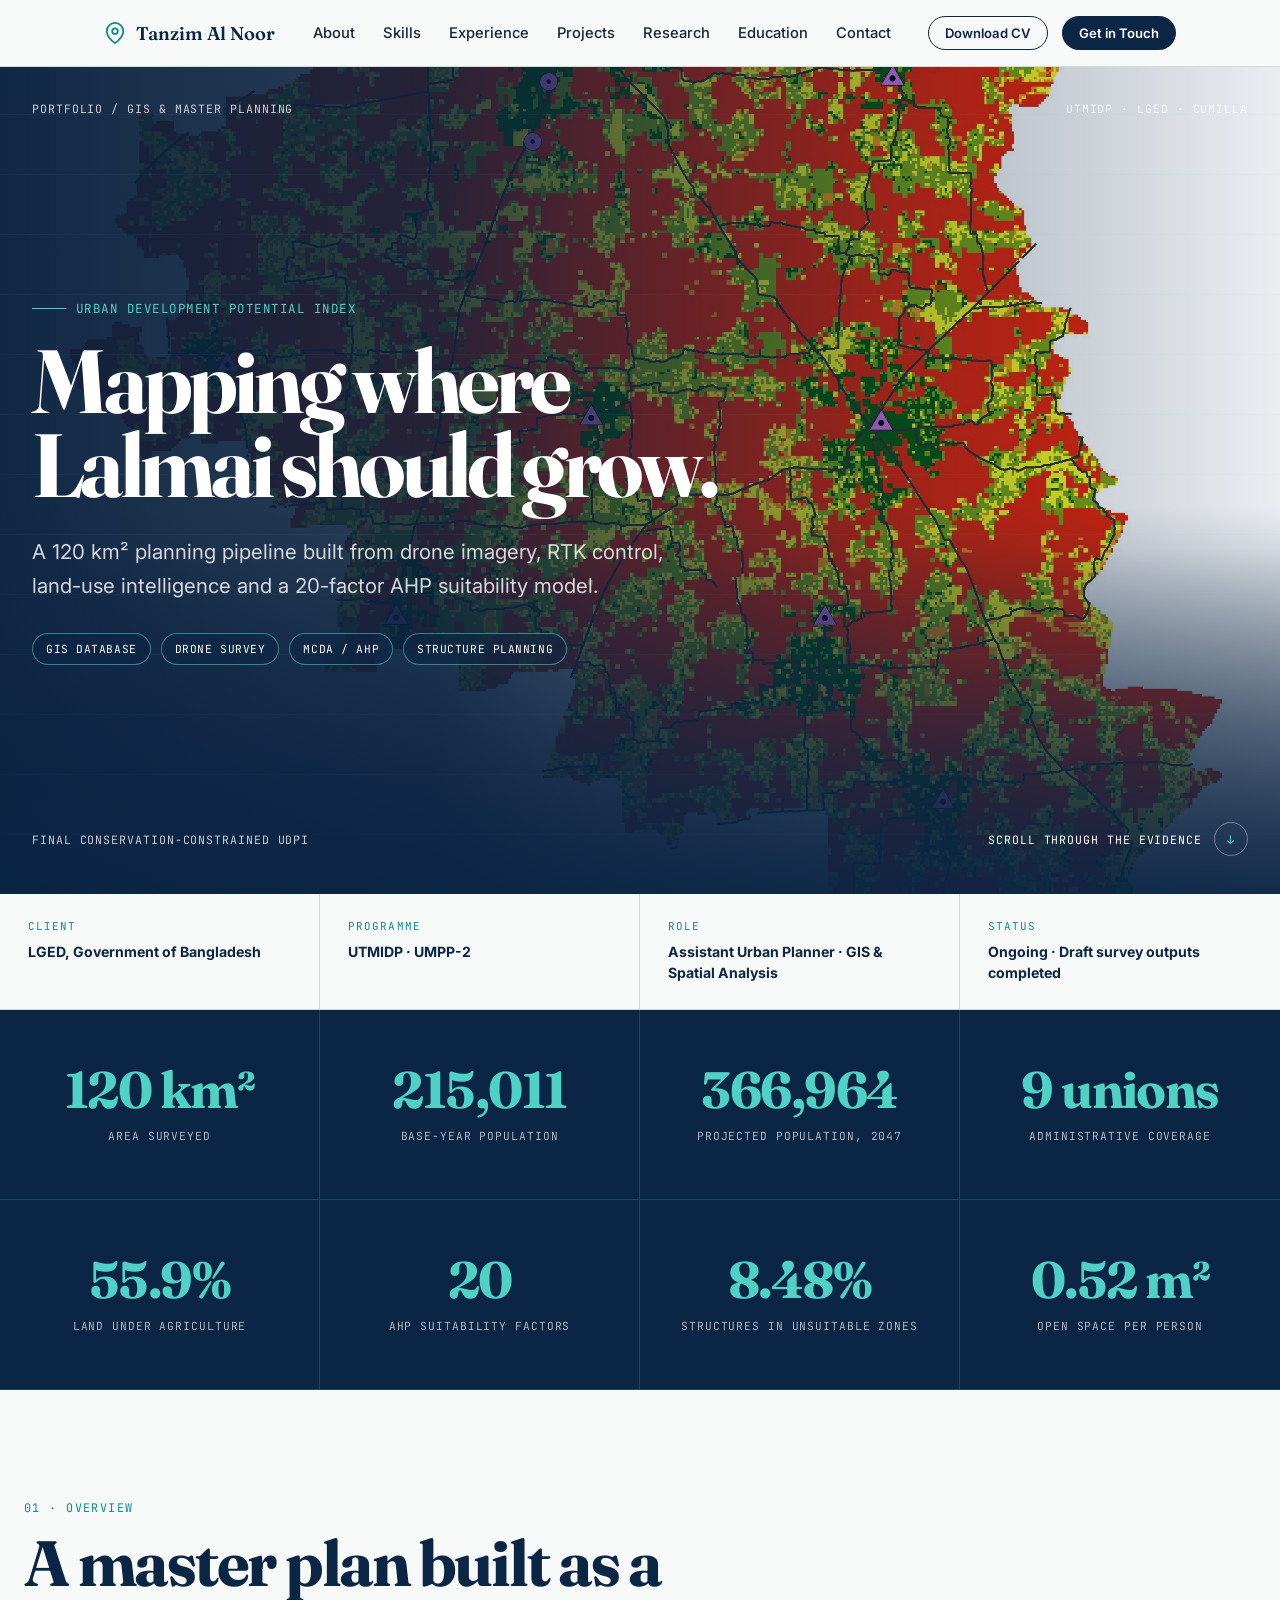
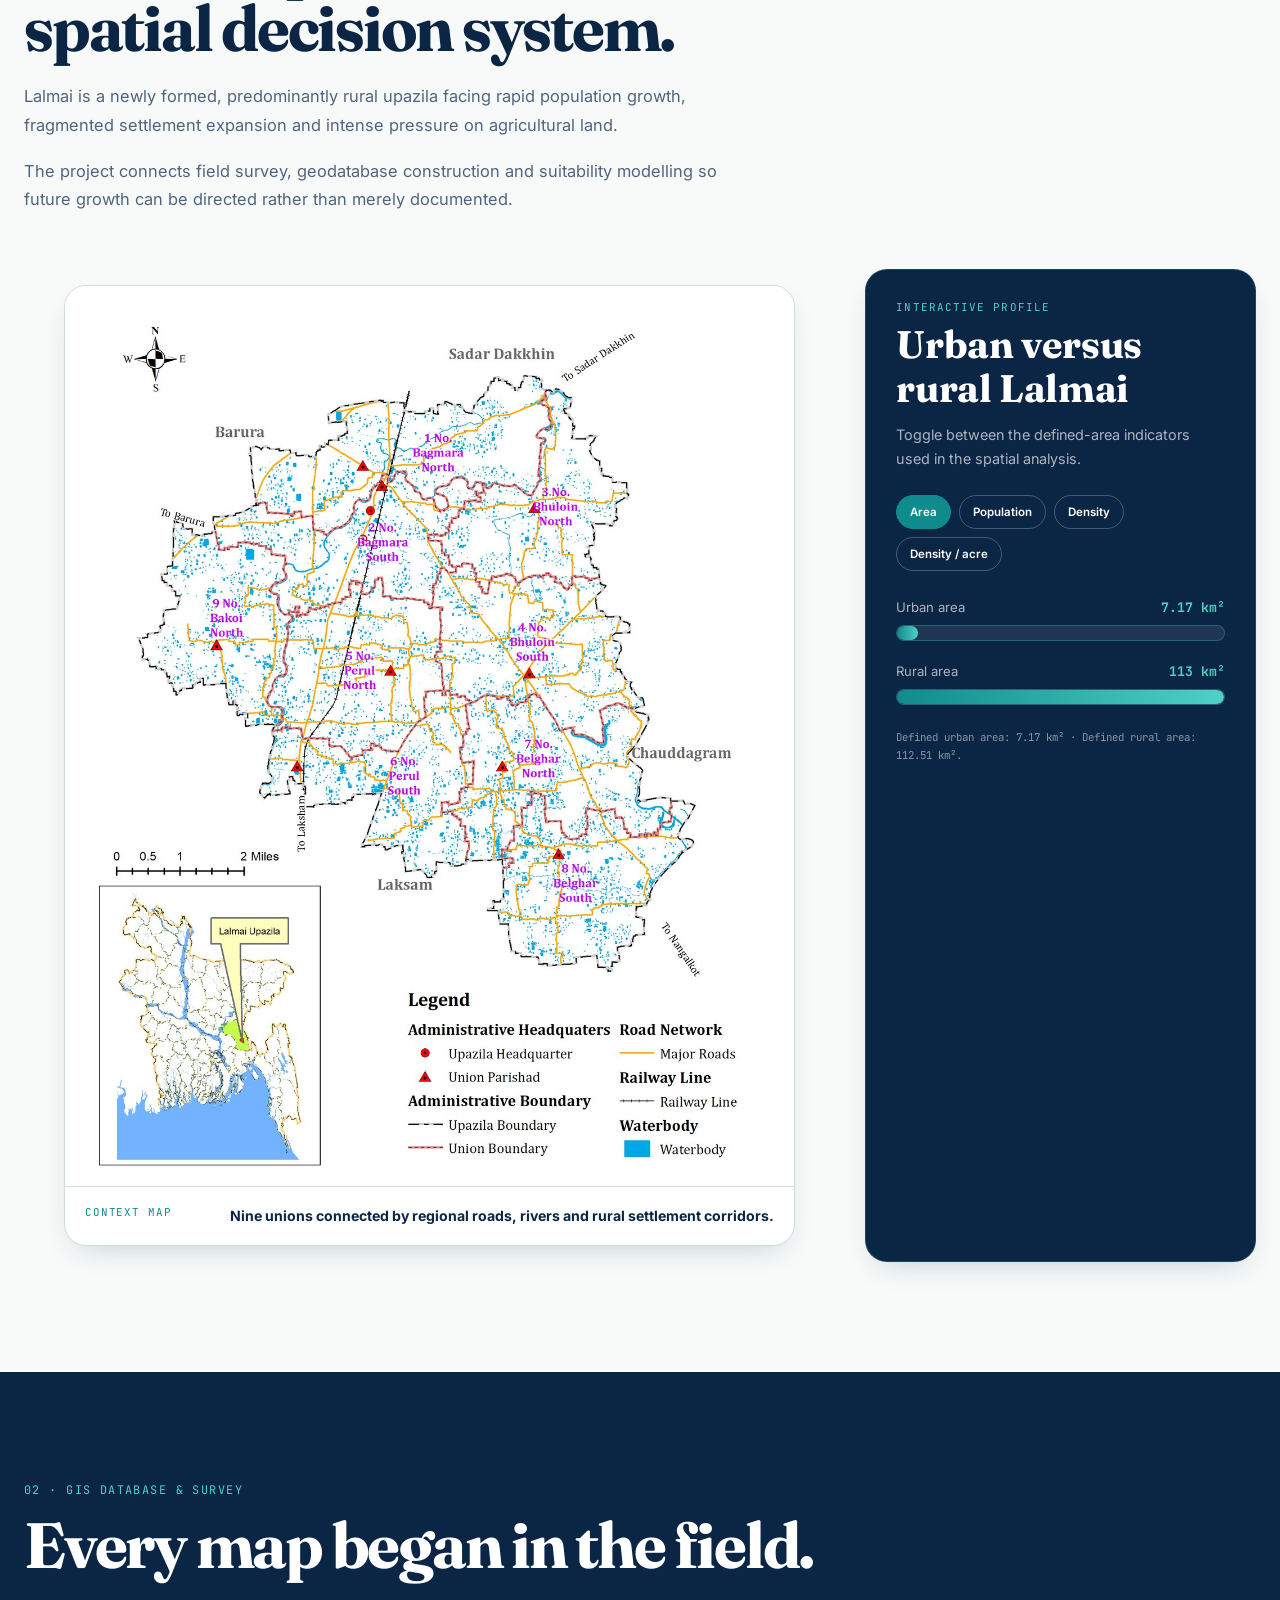
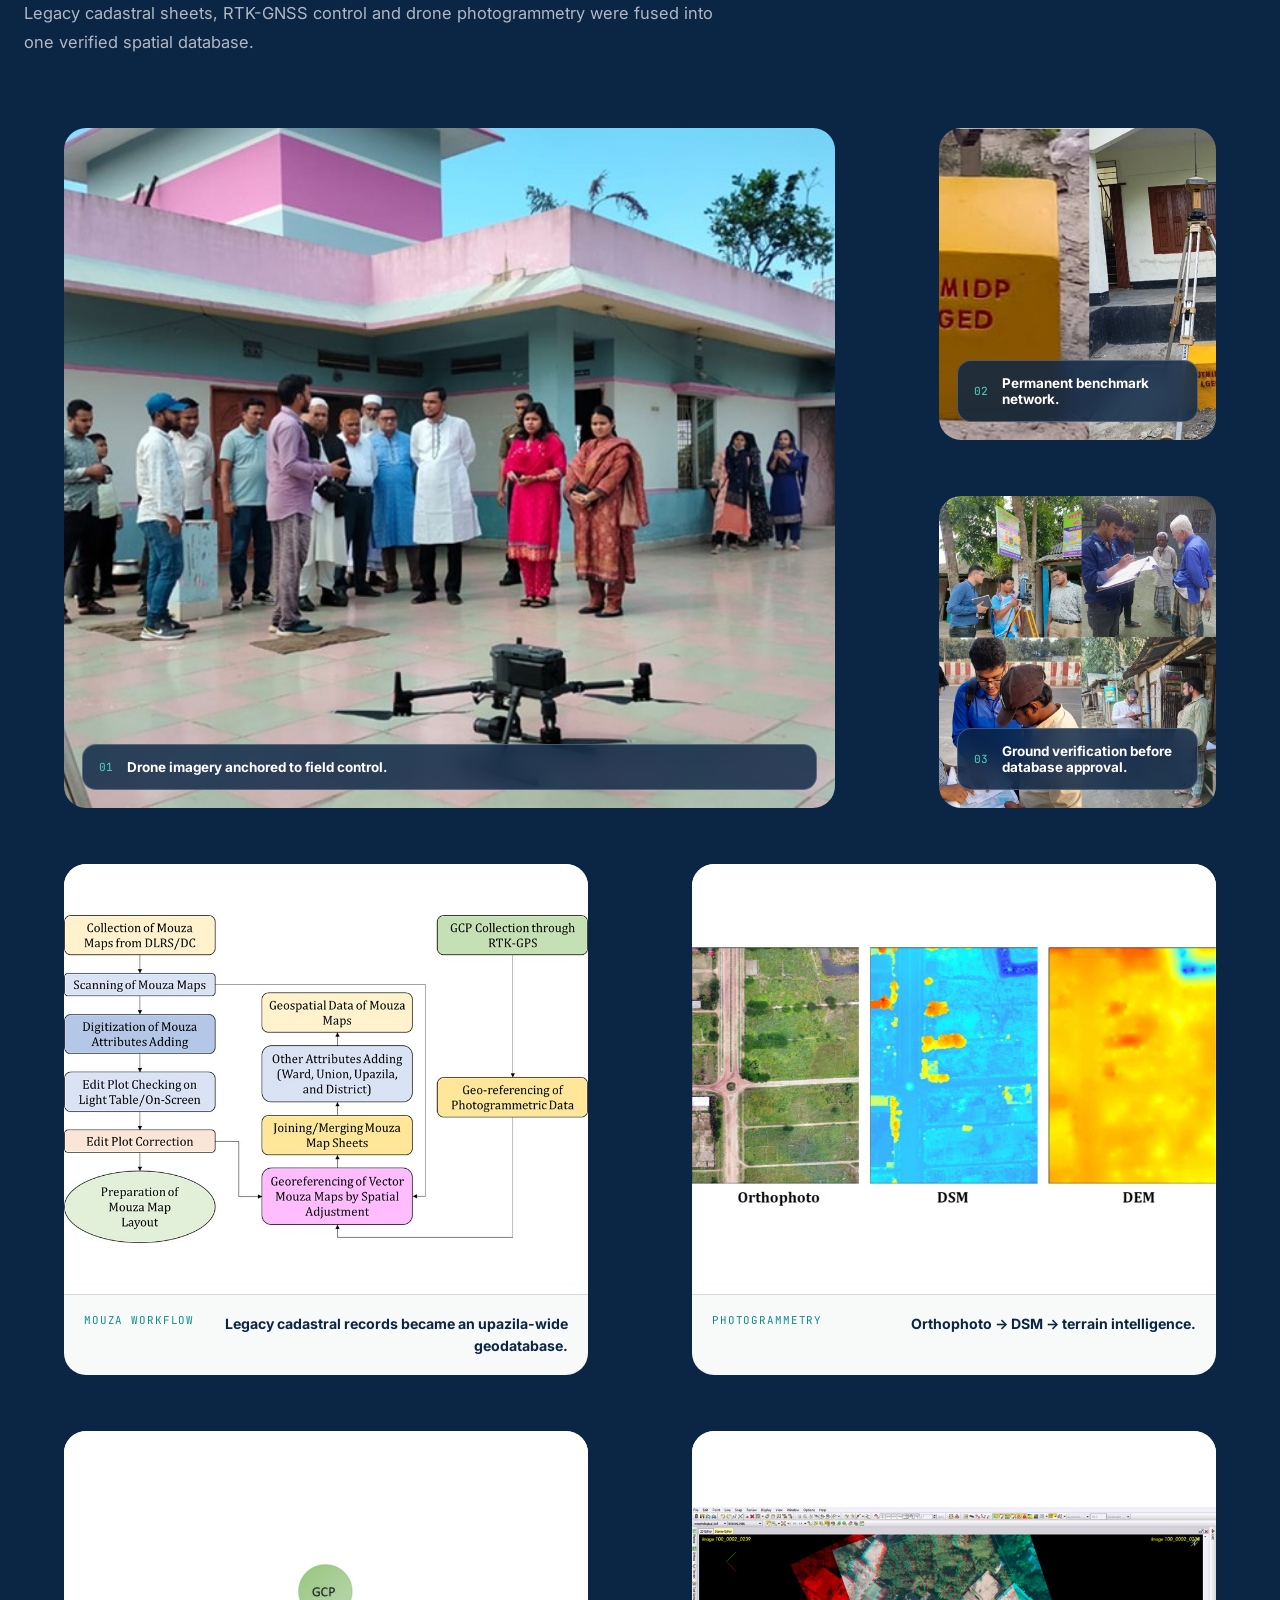
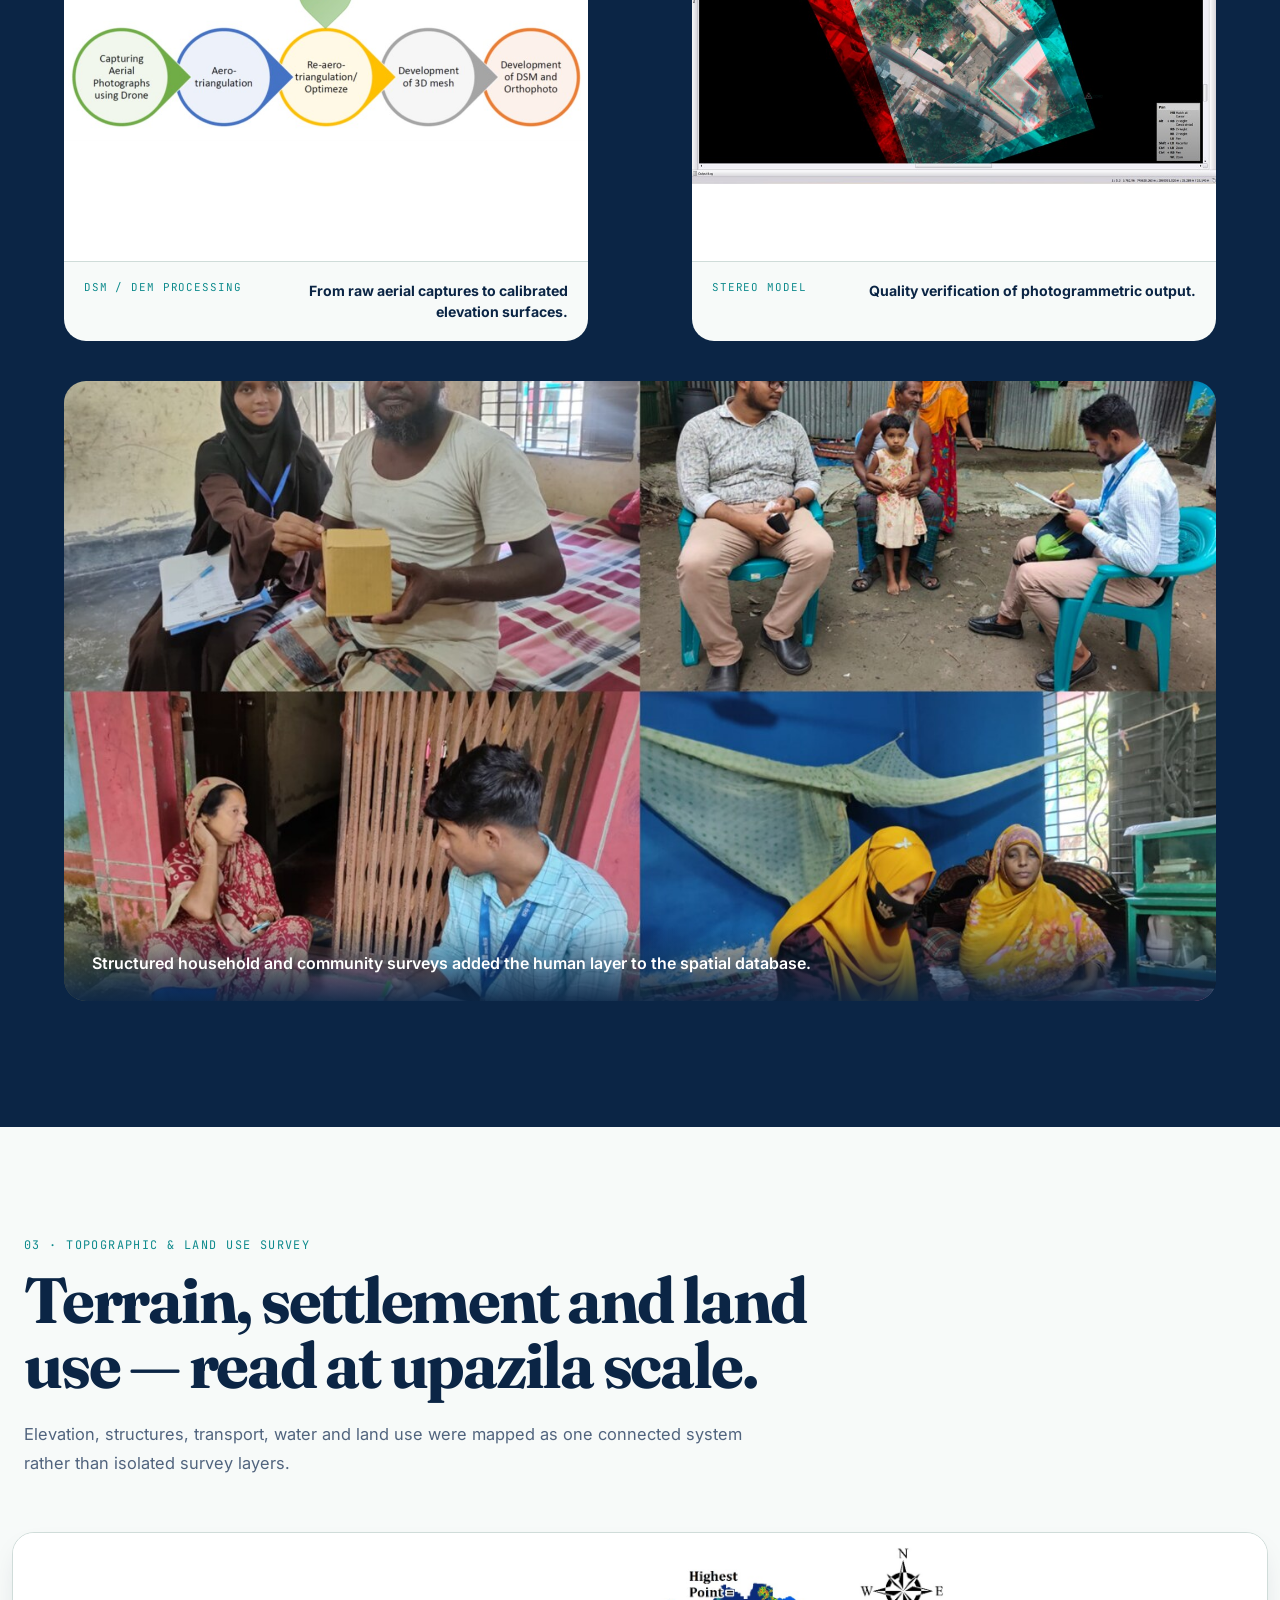
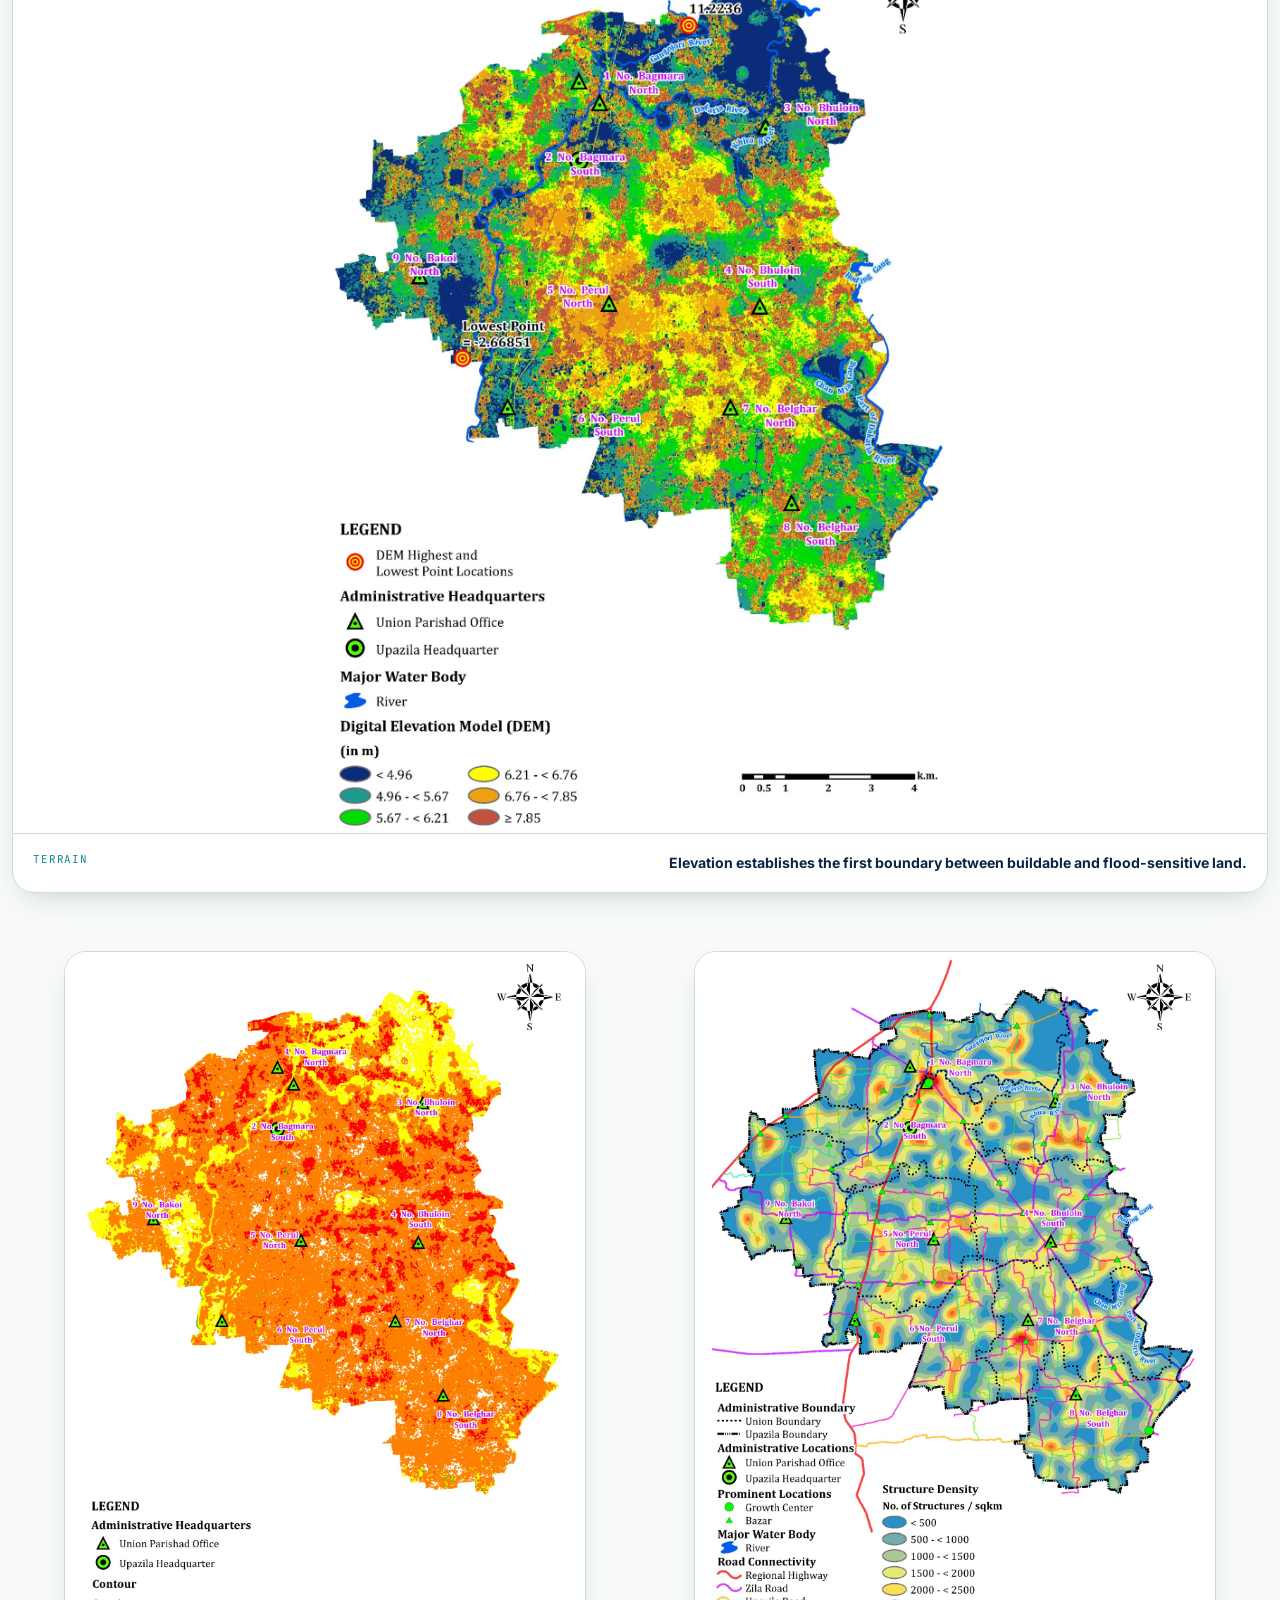
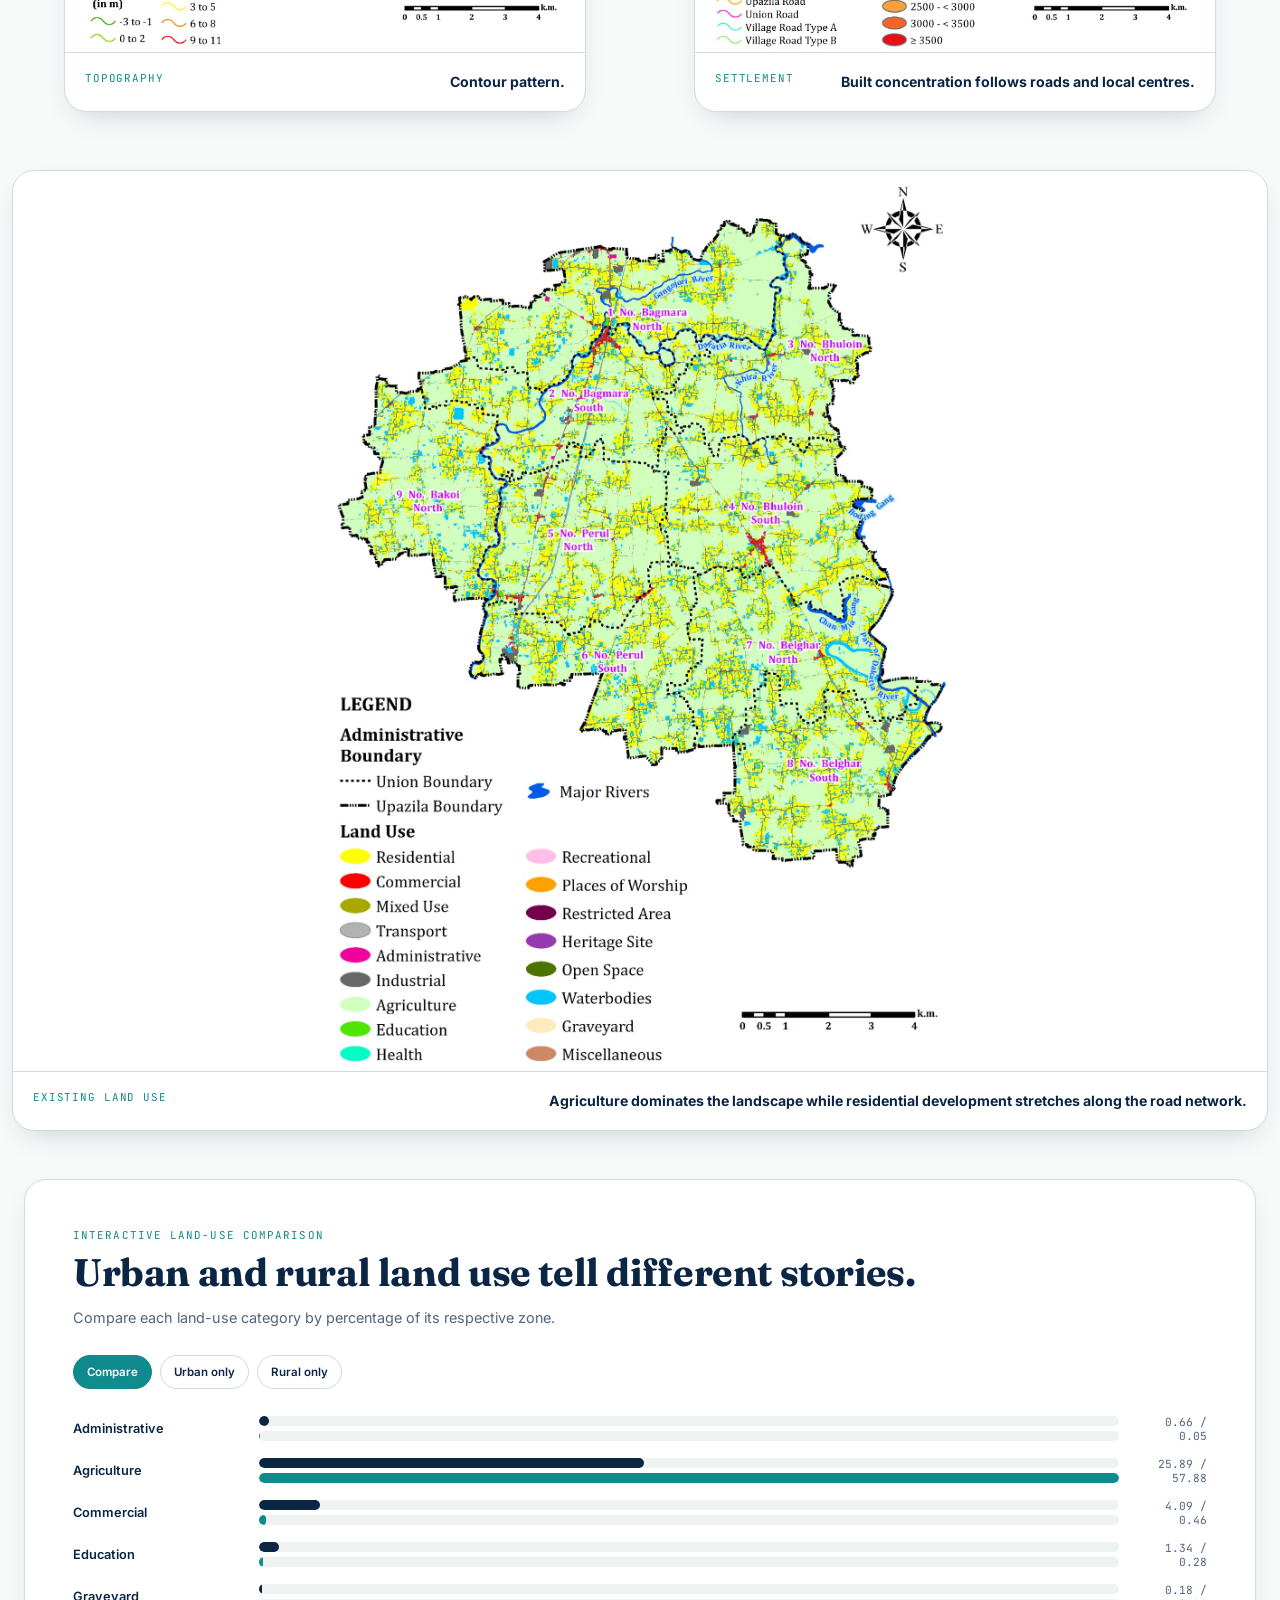
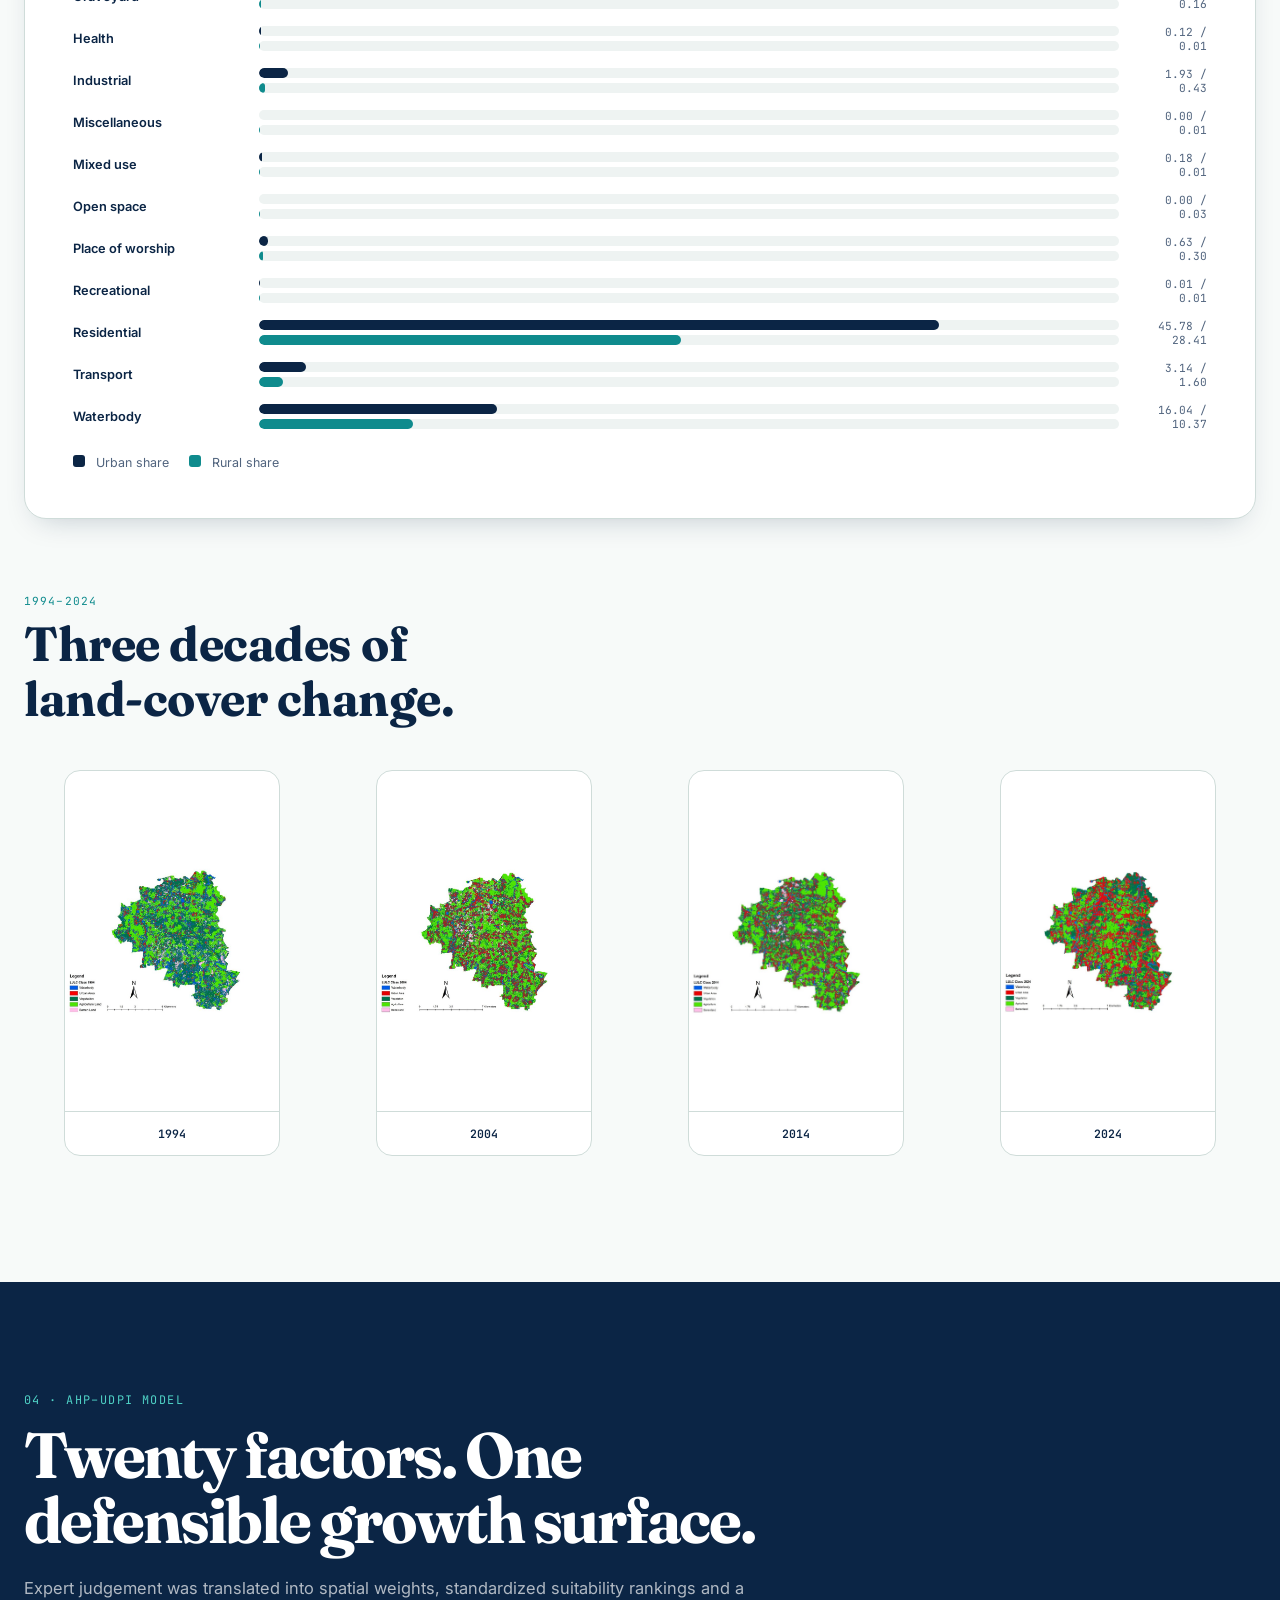
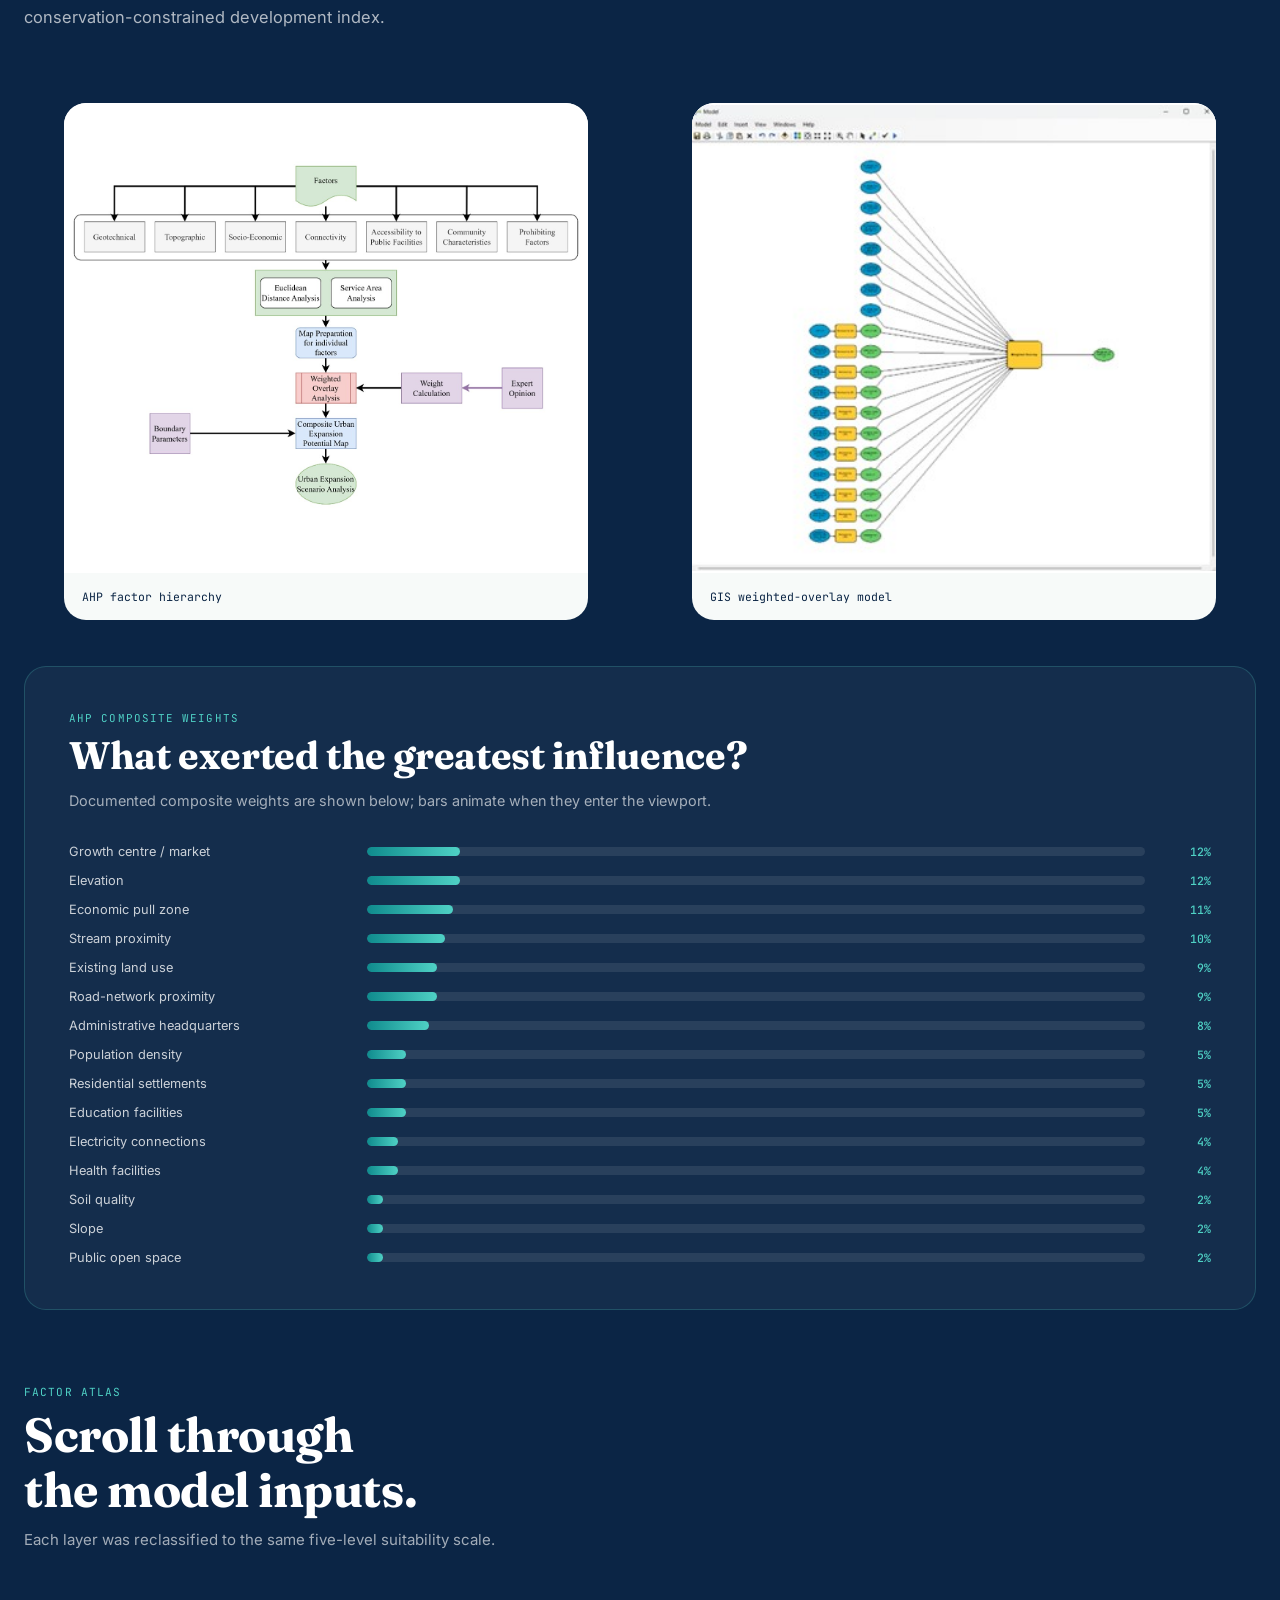
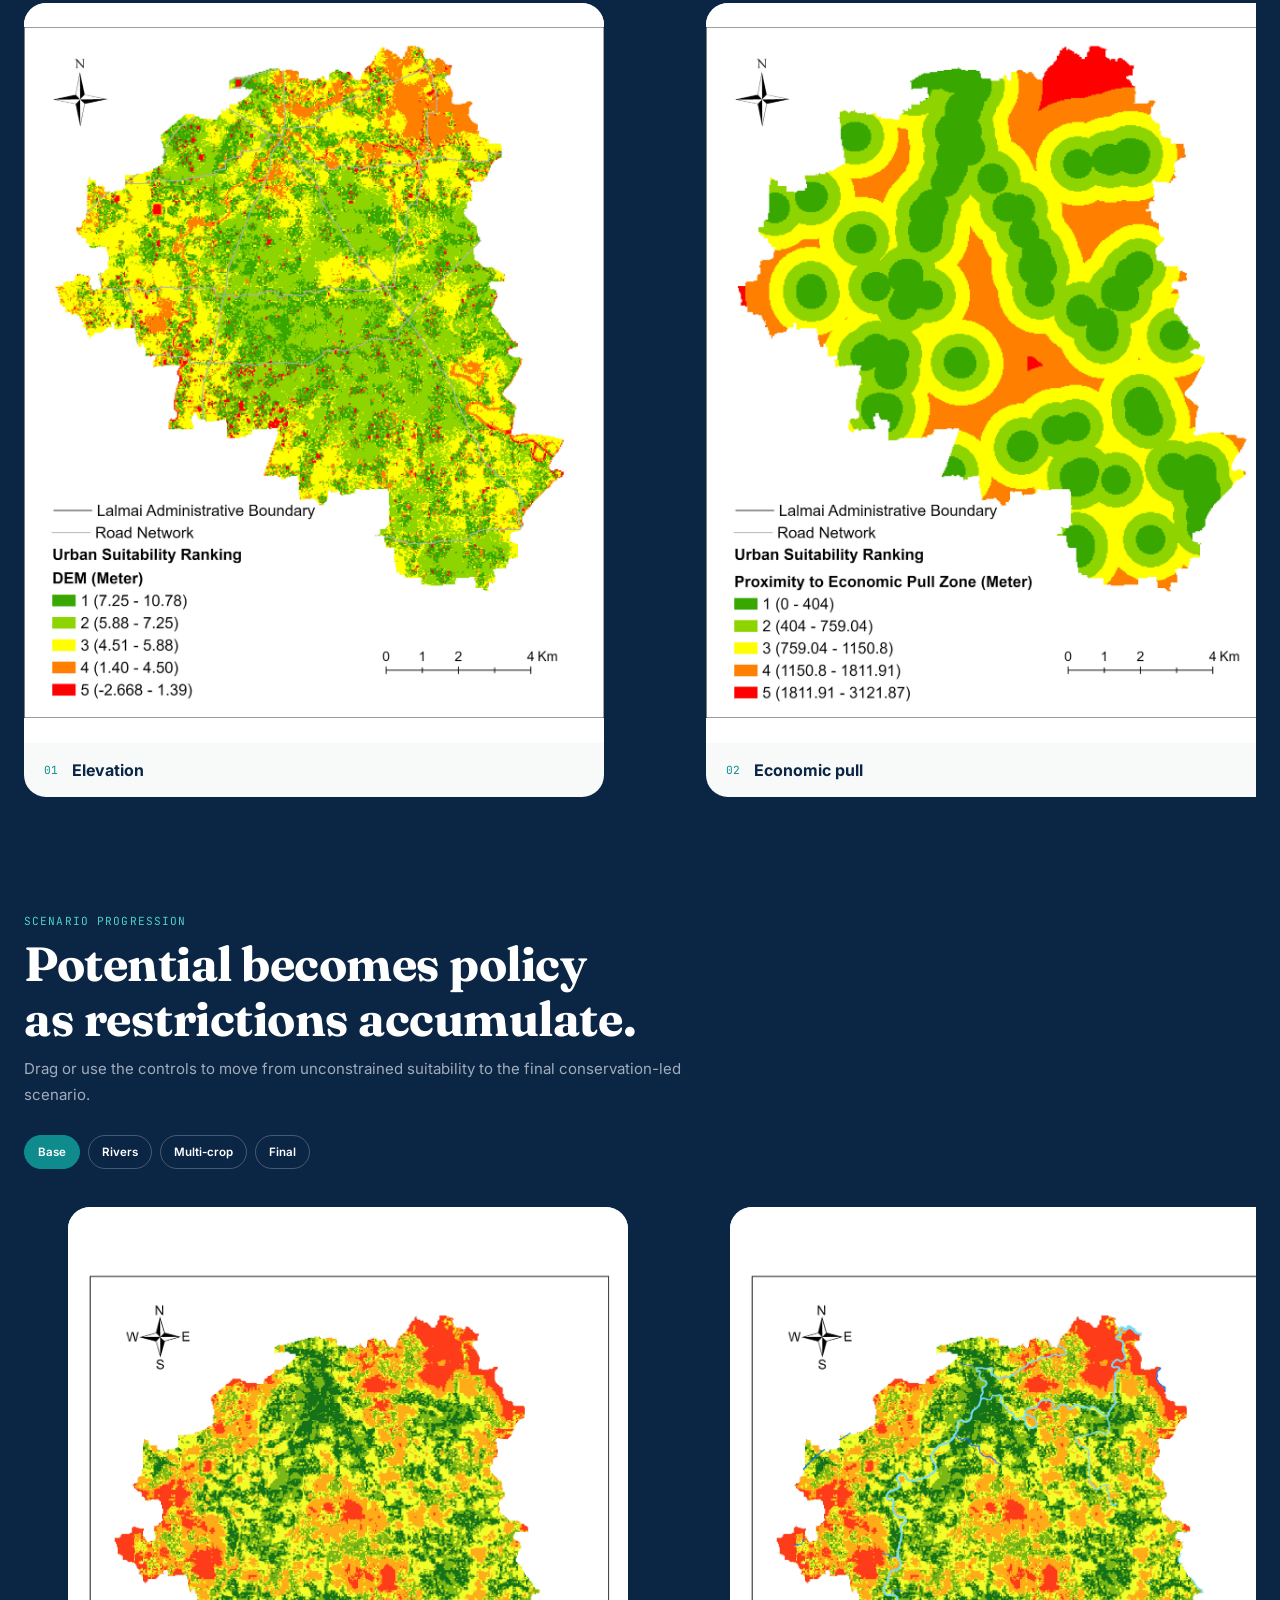
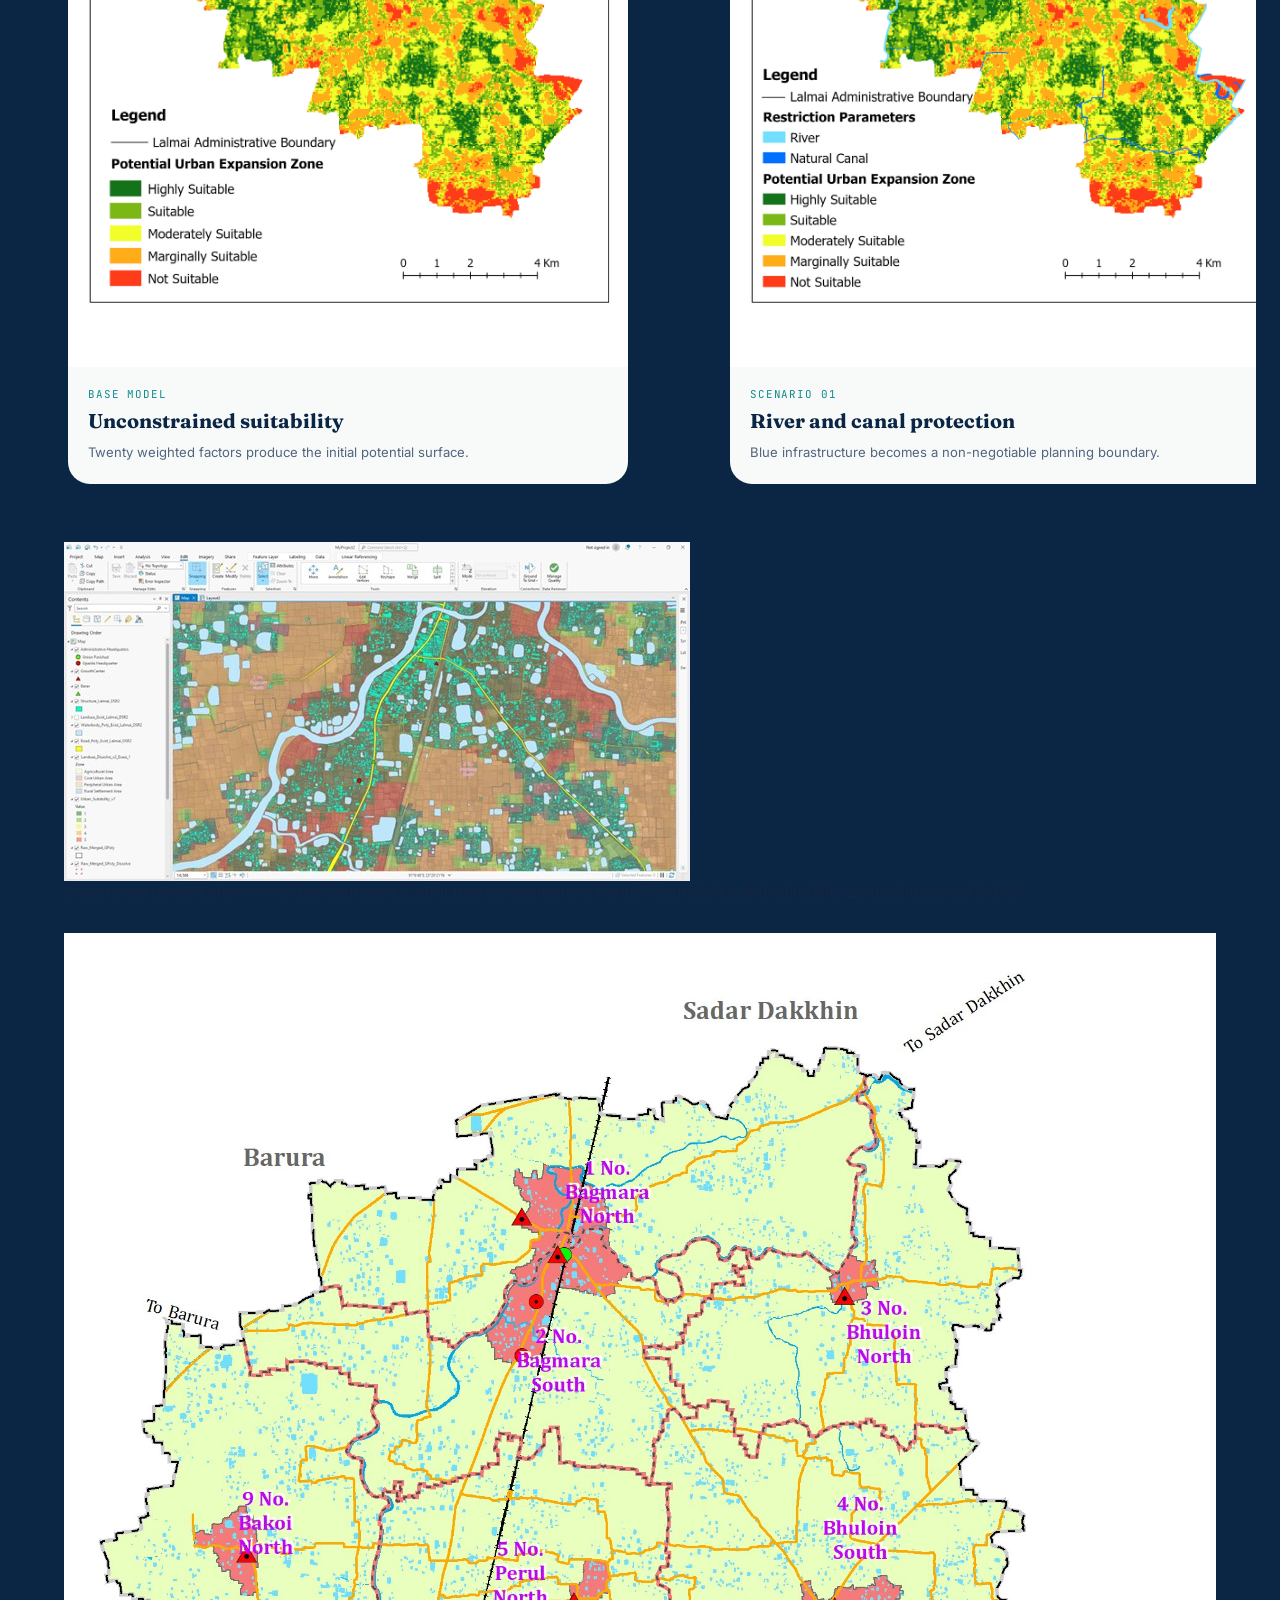
==== commit c4aa3b5a: "Add files via upload" ====
--- a/projects/lalmai-master-plan.html
+++ b/projects/lalmai-master-plan.html
@@ -968,6 +968,17 @@
           <figcaption>Urban area demarcation — mouza boundaries, structure concentration, natural boundaries and suitability zones integrated in GIS.</figcaption>
         </figure>
 
+        <figure class="lm-figure" style="margin-bottom:2rem;">
+          <img
+            src="../images/projects/lalmai/final-lalmai-urban-rural-demarcation.jpg"
+            alt="Final urban and rural demarcation of Lalmai Upazila derived from the UDPI model"
+            loading="lazy"
+            data-lightbox="../images/projects/lalmai/final-lalmai-urban-rural-demarcation.jpg"
+            data-caption="Final urban/rural demarcation — mouza boundaries, structure concentration, natural boundaries and UDPI suitability zones integrated in GIS."
+          >
+          <figcaption>Final urban/rural demarcation derived from the UDPI model — integrating mouza boundaries, structure concentration, and natural boundaries.</figcaption>
+        </figure>
+
         <div class="lm-result-callout">
           <span>Final model outcome</span>
           <strong>56.30% of Lalmai is classified as not suitable for future urban expansion.</strong>
@@ -1053,21 +1064,43 @@
           </figure>
         </div>
 
-        <div class="lm-fig-grid" style="margin-top:2rem;">
-          <figure class="lm-figure">
-            <img
-              src="../images/projects/lalmai/cause-effect-diagram.jpg"
-              alt="Cause and effect diagram from participatory rural appraisal identifying root causes of development problems in Lalmai"
-              loading="lazy"
-              data-lightbox="../images/projects/lalmai/cause-effect-diagram.jpg"
-              data-caption="Cause-effect diagram from PRA — root causes of development problems in Lalmai Upazila."
-            >
-            <figcaption>Cause-effect diagram — root causes of development problems identified through PRA.</figcaption>
+        <div class="lm-subsection-head" style="margin-top:2.5rem;">
+          <span>Participatory evidence</span>
+          <h3>PRA Tools &amp; Community Findings</h3>
+        </div>
+
+        <div class="lm-fig-grid">
+          <figure class="lm-figure">
+            <img src="../images/projects/lalmai/key-findings-pra.jpg" alt="Key findings from 58 PRA sessions" loading="lazy" data-lightbox="../images/projects/lalmai/key-findings-pra.jpg" data-caption="Key findings synthesised from 58 PRA sessions across 9 unions">
+            <figcaption>Key findings — 58 PRA sessions across 9 unions</figcaption>
+          </figure>
+          <figure class="lm-figure">
+            <img src="../images/projects/lalmai/key-findings-kii.jpg" alt="Key findings from 21 Key Informant Interviews" loading="lazy" data-lightbox="../images/projects/lalmai/key-findings-kii.jpg" data-caption="Key findings from 21 Key Informant Interviews">
+            <figcaption>Key findings — 21 Key Informant Interviews</figcaption>
+          </figure>
+          <figure class="lm-figure">
+            <img src="../images/projects/lalmai/major-problems-pra.jpg" alt="Major problems identified through PRA" loading="lazy" data-lightbox="../images/projects/lalmai/major-problems-pra.jpg" data-caption="Major problems identified through participatory rural appraisal">
+            <figcaption>Major problems identified through PRA</figcaption>
+          </figure>
+          <figure class="lm-figure">
+            <img src="../images/projects/lalmai/seasonal-calendar.jpg" alt="Community-drawn seasonal calendar" loading="lazy" data-lightbox="../images/projects/lalmai/seasonal-calendar.jpg" data-caption="Seasonal calendar — community-drawn livelihood and hazard timeline">
+            <figcaption>Seasonal calendar — livelihood and hazard timeline</figcaption>
+          </figure>
+          <figure class="lm-figure">
+            <img src="../images/projects/lalmai/cause-effect-diagram.jpg" alt="Cause-effect diagram from PRA" loading="lazy" data-lightbox="../images/projects/lalmai/cause-effect-diagram.jpg" data-caption="Cause-effect diagram — root causes of development problems in Lalmai Upazila">
+            <figcaption>Cause-effect diagram — root causes of development problems</figcaption>
+          </figure>
+          <figure class="lm-figure">
+            <img src="../images/projects/lalmai/community-venn-diagram.jpg" alt="Community-drawn Venn diagram of institutional relationships" loading="lazy" data-lightbox="../images/projects/lalmai/community-venn-diagram.jpg" data-caption="Community-drawn Venn diagram of institutional relationships">
+            <figcaption>Community Venn diagram — institutional relationships</figcaption>
           </figure>
         </div>
 
       </div>
     </section>
+
+    <!-- ======================================================
+         SECTION 06 — SECTORAL PLANS
          ====================================================== -->
     <section class="lm-section lm-section--paper-dim lm-reveal" id="sectoral">
       <div class="lm-shell">
@@ -1209,6 +1242,72 @@
           </div>
         </article>
 
+      </div>
+    </section>
+
+    <!-- ======================================================
+         SECTION 06E — SOCIO-ECONOMIC PROFILE
+         ====================================================== -->
+    <section class="lm-section lm-reveal" id="s06e">
+      <div class="lm-shell">
+        <header class="lm-section-head">
+          <span class="lm-section-number">06E · Socio-Economic Profile</span>
+          <h2>Income, livelihood and economic structure</h2>
+          <p>Socio-economic surveys across all 9 unions revealed a predominantly agriculture-dependent economy with emerging service and trade sectors. These findings directly shaped the Economic Development strategy in the Structure Plan.</p>
+        </header>
+        <div class="lm-fig-grid">
+          <figure class="lm-figure">
+            <img src="../images/projects/lalmai/income-expenditure-range.jpg" alt="Household income and expenditure range across Lalmai unions" loading="lazy" data-lightbox="../images/projects/lalmai/income-expenditure-range.jpg" data-caption="Household income and expenditure range distribution across Lalmai unions">
+            <figcaption>Household income and expenditure range</figcaption>
+          </figure>
+          <figure class="lm-figure">
+            <img src="../images/projects/lalmai/types-of-economic-activity.jpg" alt="Types of economic activity in Lalmai" loading="lazy" data-lightbox="../images/projects/lalmai/types-of-economic-activity.jpg" data-caption="Types of economic activity — agriculture dominates at 38.7%, followed by business at 9.61%">
+            <figcaption>Types of economic activity</figcaption>
+          </figure>
+          <figure class="lm-figure">
+            <img src="../images/projects/lalmai/forward-backward-linkage.jpg" alt="Forward and backward economic linkages" loading="lazy" data-lightbox="../images/projects/lalmai/forward-backward-linkage.jpg" data-caption="Forward and backward economic linkages — value chain analysis for key sectors">
+            <figcaption>Forward and backward economic linkages</figcaption>
+          </figure>
+          <figure class="lm-figure">
+            <img src="../images/projects/lalmai/purpose-of-using-technology.jpg" alt="Purpose of technology use among Lalmai households" loading="lazy" data-lightbox="../images/projects/lalmai/purpose-of-using-technology.jpg" data-caption="Purpose of technology use among Lalmai households — digital access and utility">
+            <figcaption>Purpose of technology use</figcaption>
+          </figure>
+          <figure class="lm-figure">
+            <img src="../images/projects/lalmai/educational-attainment.jpg" alt="Educational attainment of the population at Lalmai Upazila" loading="lazy" data-lightbox="../images/projects/lalmai/educational-attainment.jpg" data-caption="Educational attainment of the population — literacy and schooling rates by union">
+            <figcaption>Educational attainment by union</figcaption>
+          </figure>
+        </div>
+      </div>
+    </section>
+
+    <!-- ======================================================
+         SECTION 06F — URBAN SERVICES
+         ====================================================== -->
+    <section class="lm-section lm-section--paper-dim lm-reveal" id="s06f">
+      <div class="lm-shell">
+        <header class="lm-section-head">
+          <span class="lm-section-number">06F · Urban Services</span>
+          <h2>Education, recreation and waste — a services gap</h2>
+          <p>Field surveys and service-area analysis exposed critical facility deficits: primary schools serve only portions of their intended catchments, playground access is near-zero, and solid waste disposal is largely unmanaged.</p>
+        </header>
+        <div class="lm-fig-grid">
+          <figure class="lm-figure">
+            <img src="../images/projects/lalmai/service-area-primary-schools.jpg" alt="Service area coverage of primary schools in Lalmai" loading="lazy" data-lightbox="../images/projects/lalmai/service-area-primary-schools.jpg" data-caption="Service area coverage of primary schools — gaps in 500m catchment zones across unions">
+            <figcaption>Primary school service area coverage</figcaption>
+          </figure>
+          <figure class="lm-figure">
+            <img src="../images/projects/lalmai/proximity-playground-service-zones.jpg" alt="Proximity analysis of playground service zones" loading="lazy" data-lightbox="../images/projects/lalmai/proximity-playground-service-zones.jpg" data-caption="Proximity analysis of playground service zones — severe recreational space deficit">
+            <figcaption>Playground service zone proximity analysis</figcaption>
+          </figure>
+          <figure class="lm-figure">
+            <img src="../images/projects/lalmai/reason-dissatisfaction-education.jpg" alt="Reasons for dissatisfaction with education services" loading="lazy" data-lightbox="../images/projects/lalmai/reason-dissatisfaction-education.jpg" data-caption="Reasons for dissatisfaction with education services — community-reported issues">
+            <figcaption>Reasons for education dissatisfaction</figcaption>
+          </figure>
+          <figure class="lm-figure">
+            <img src="../images/projects/lalmai/household-waste-dumping.jpg" alt="Household waste dumping practices in Lalmai" loading="lazy" data-lightbox="../images/projects/lalmai/household-waste-dumping.jpg" data-caption="Household waste dumping practices — proportion using open/informal disposal methods">
+            <figcaption>Household waste dumping practices</figcaption>
+          </figure>
+        </div>
       </div>
     </section>
 
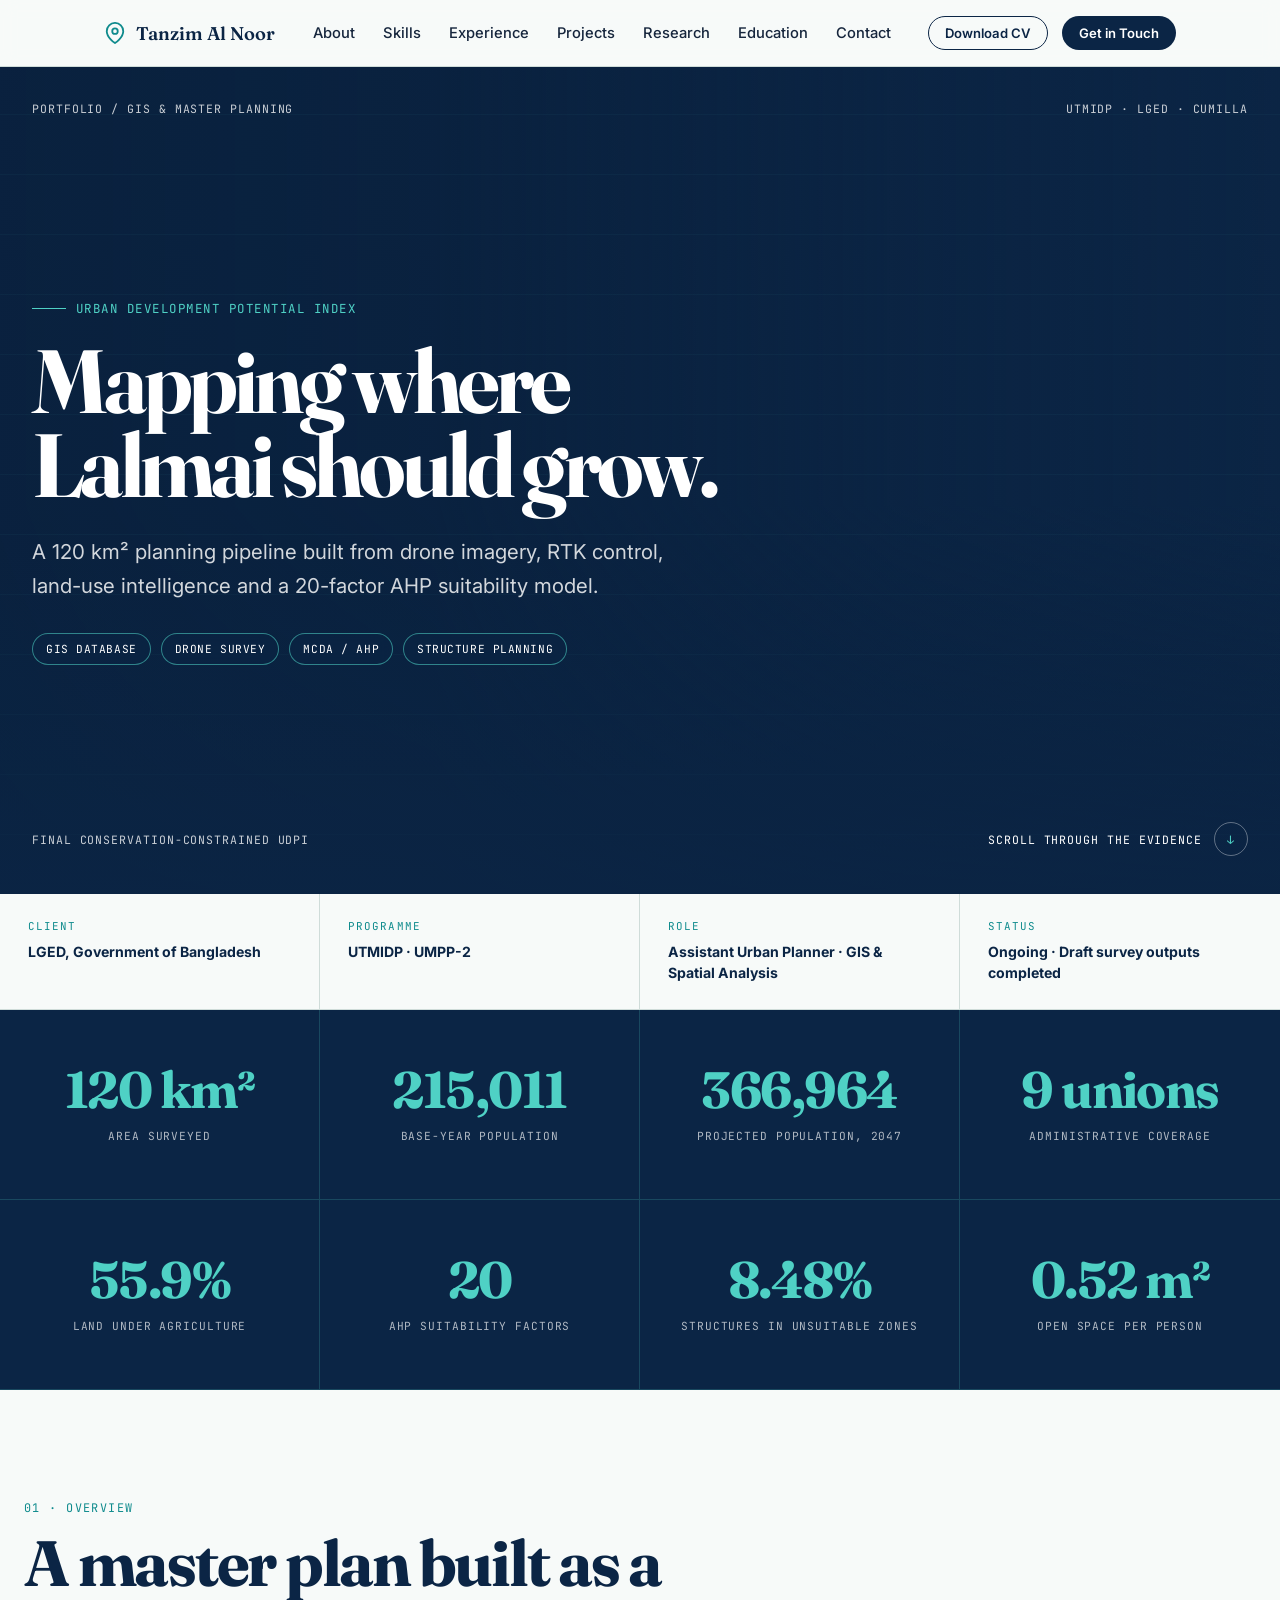
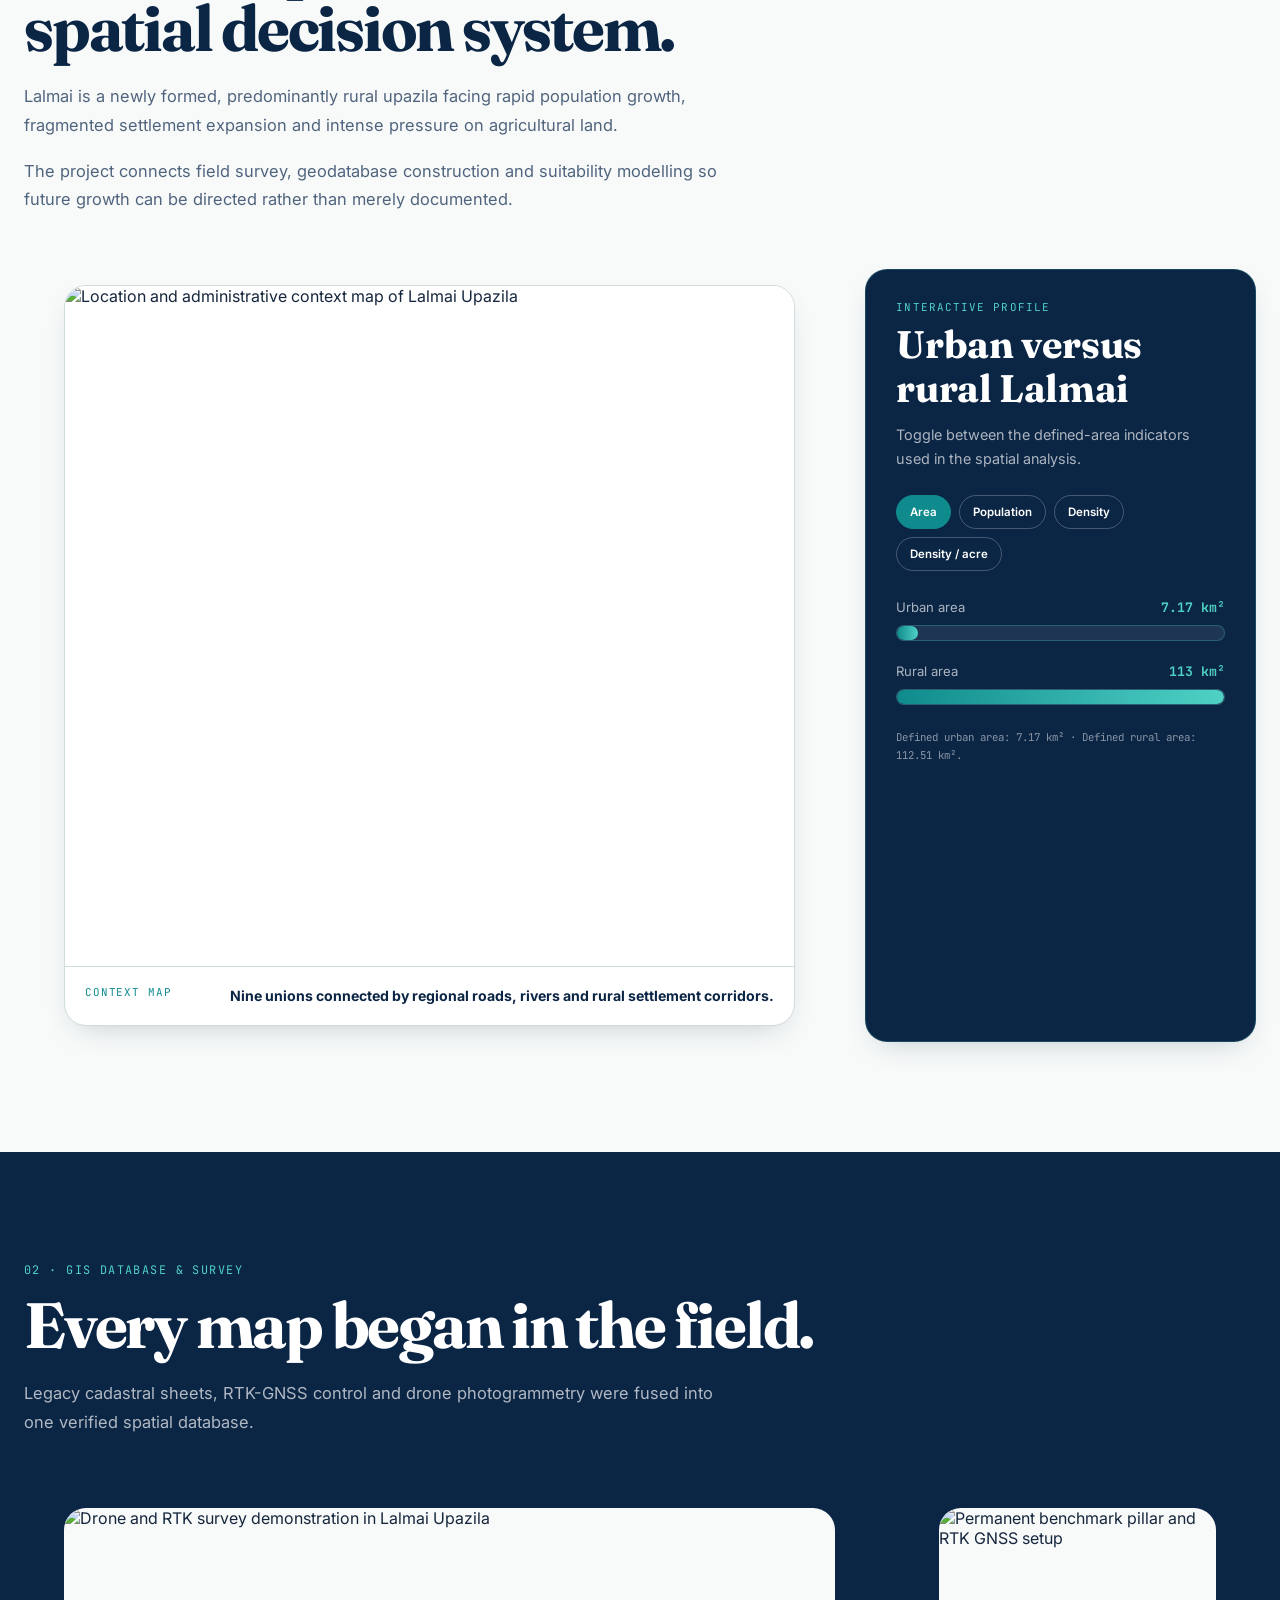
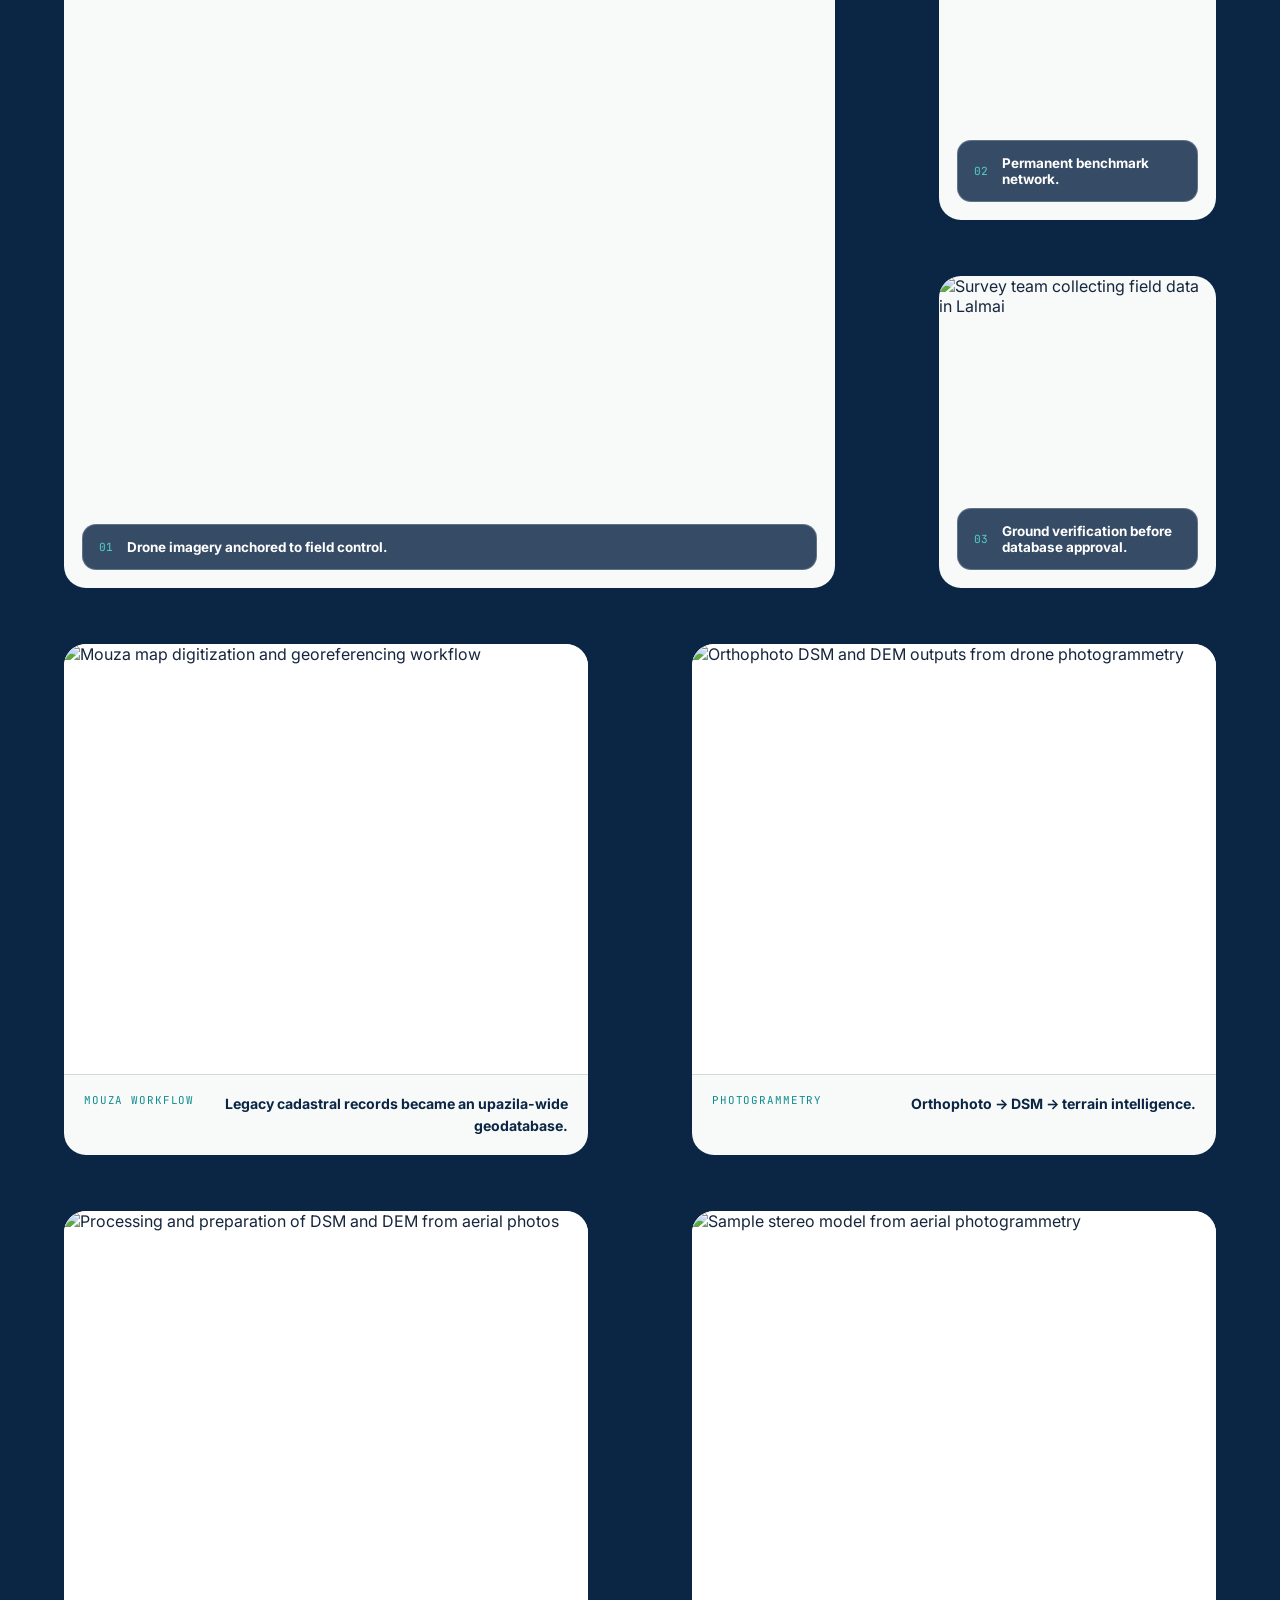
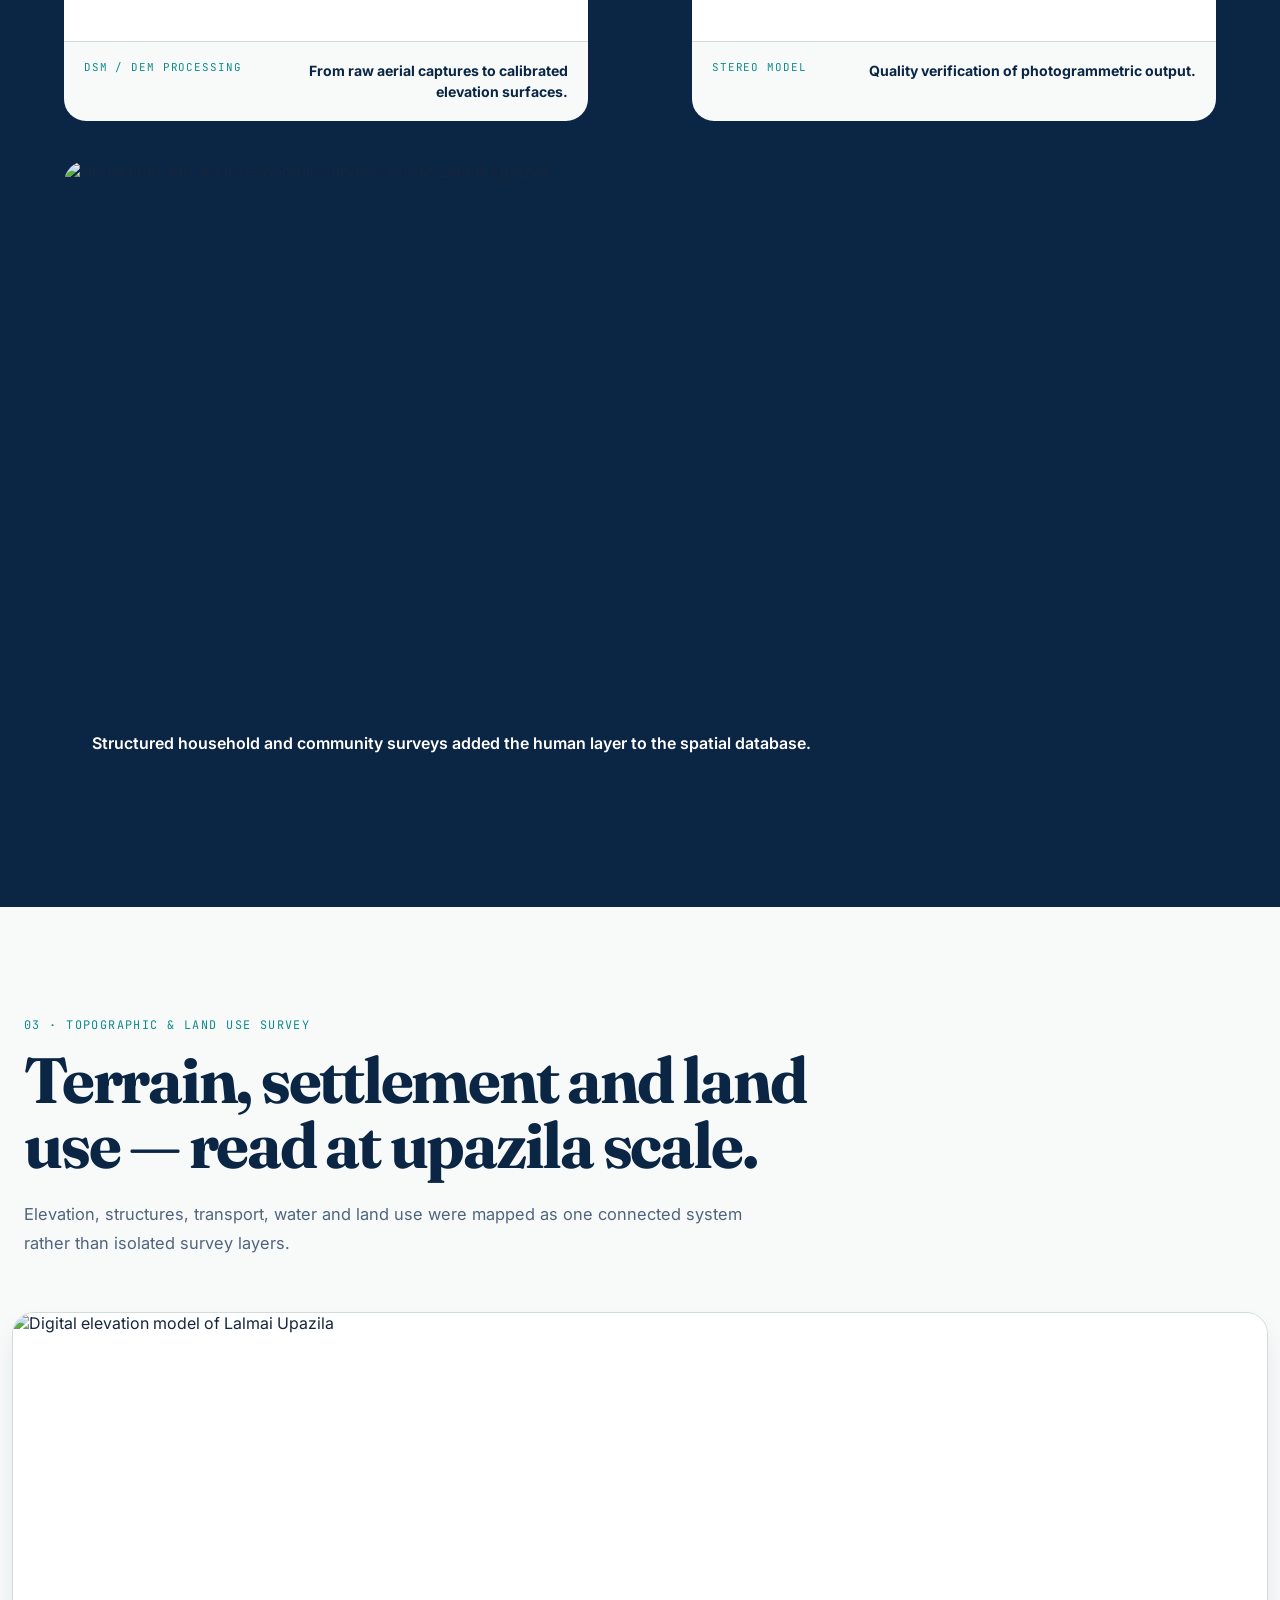
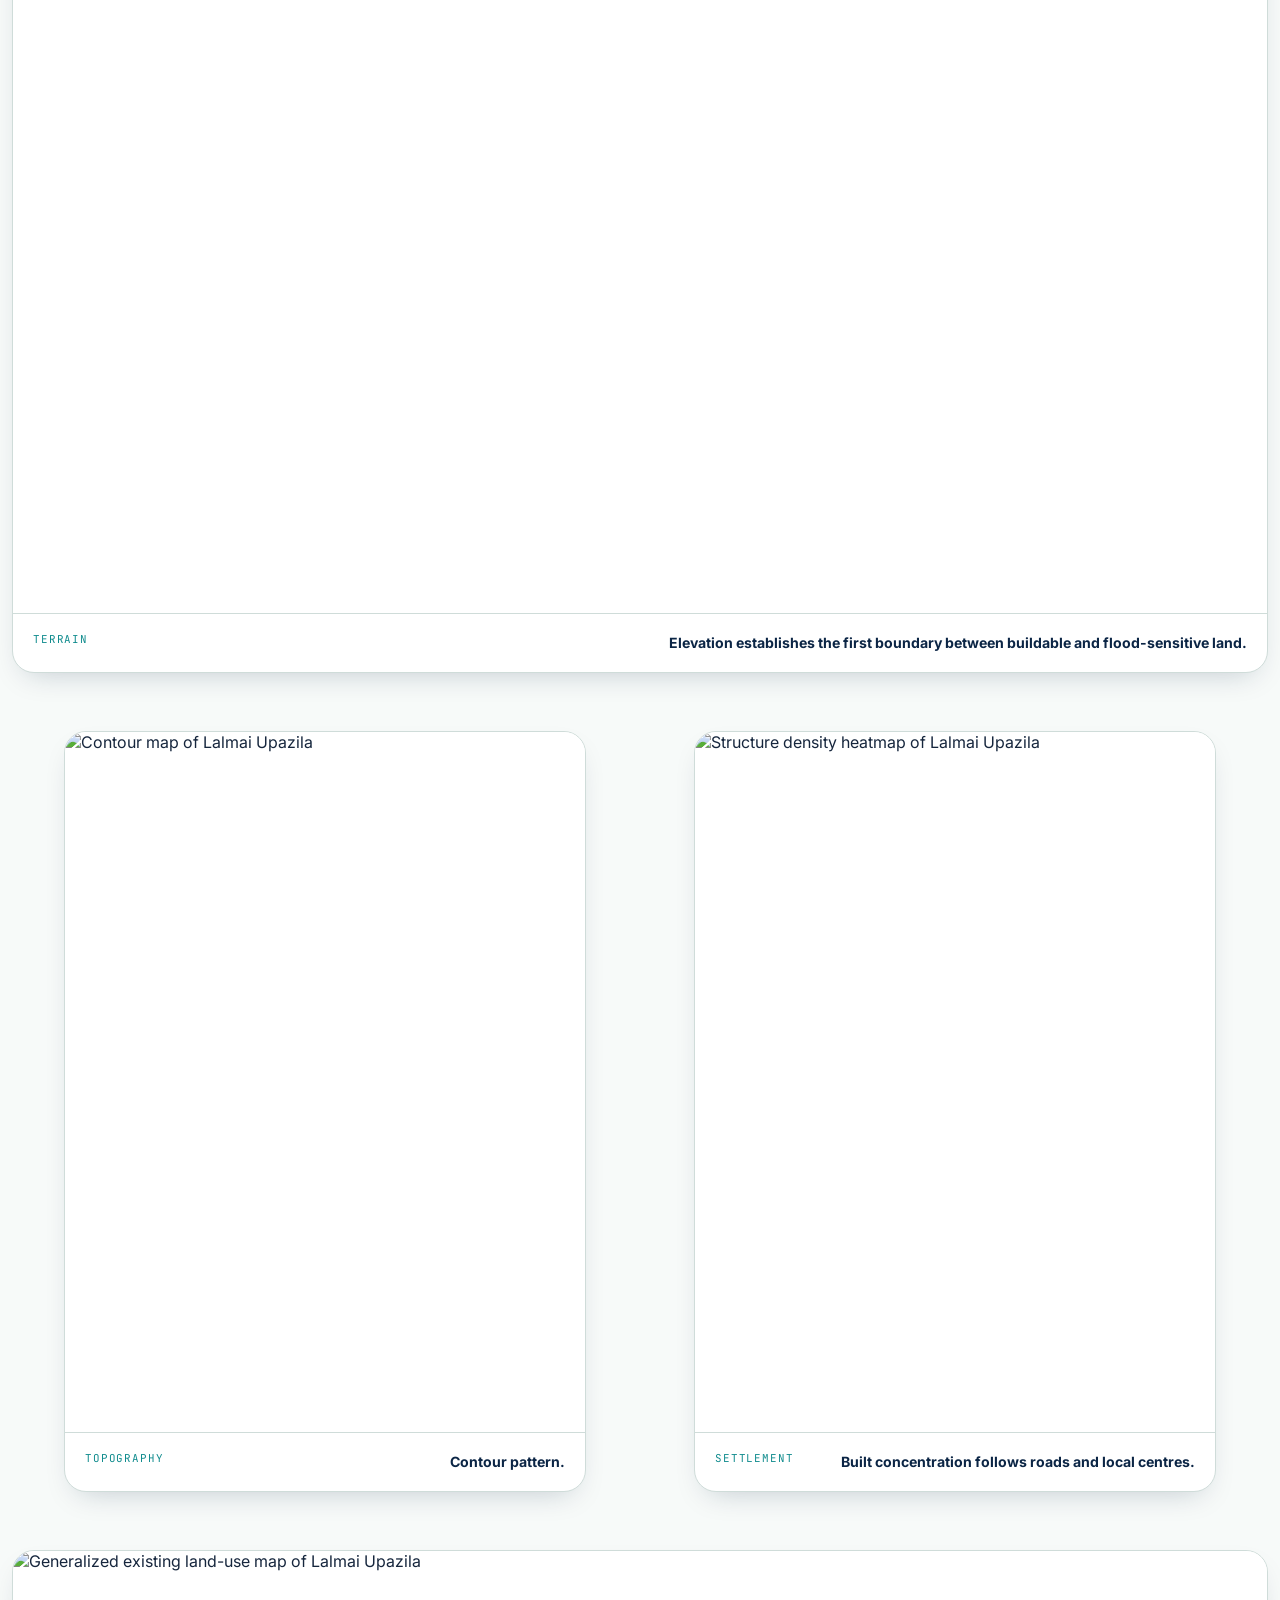
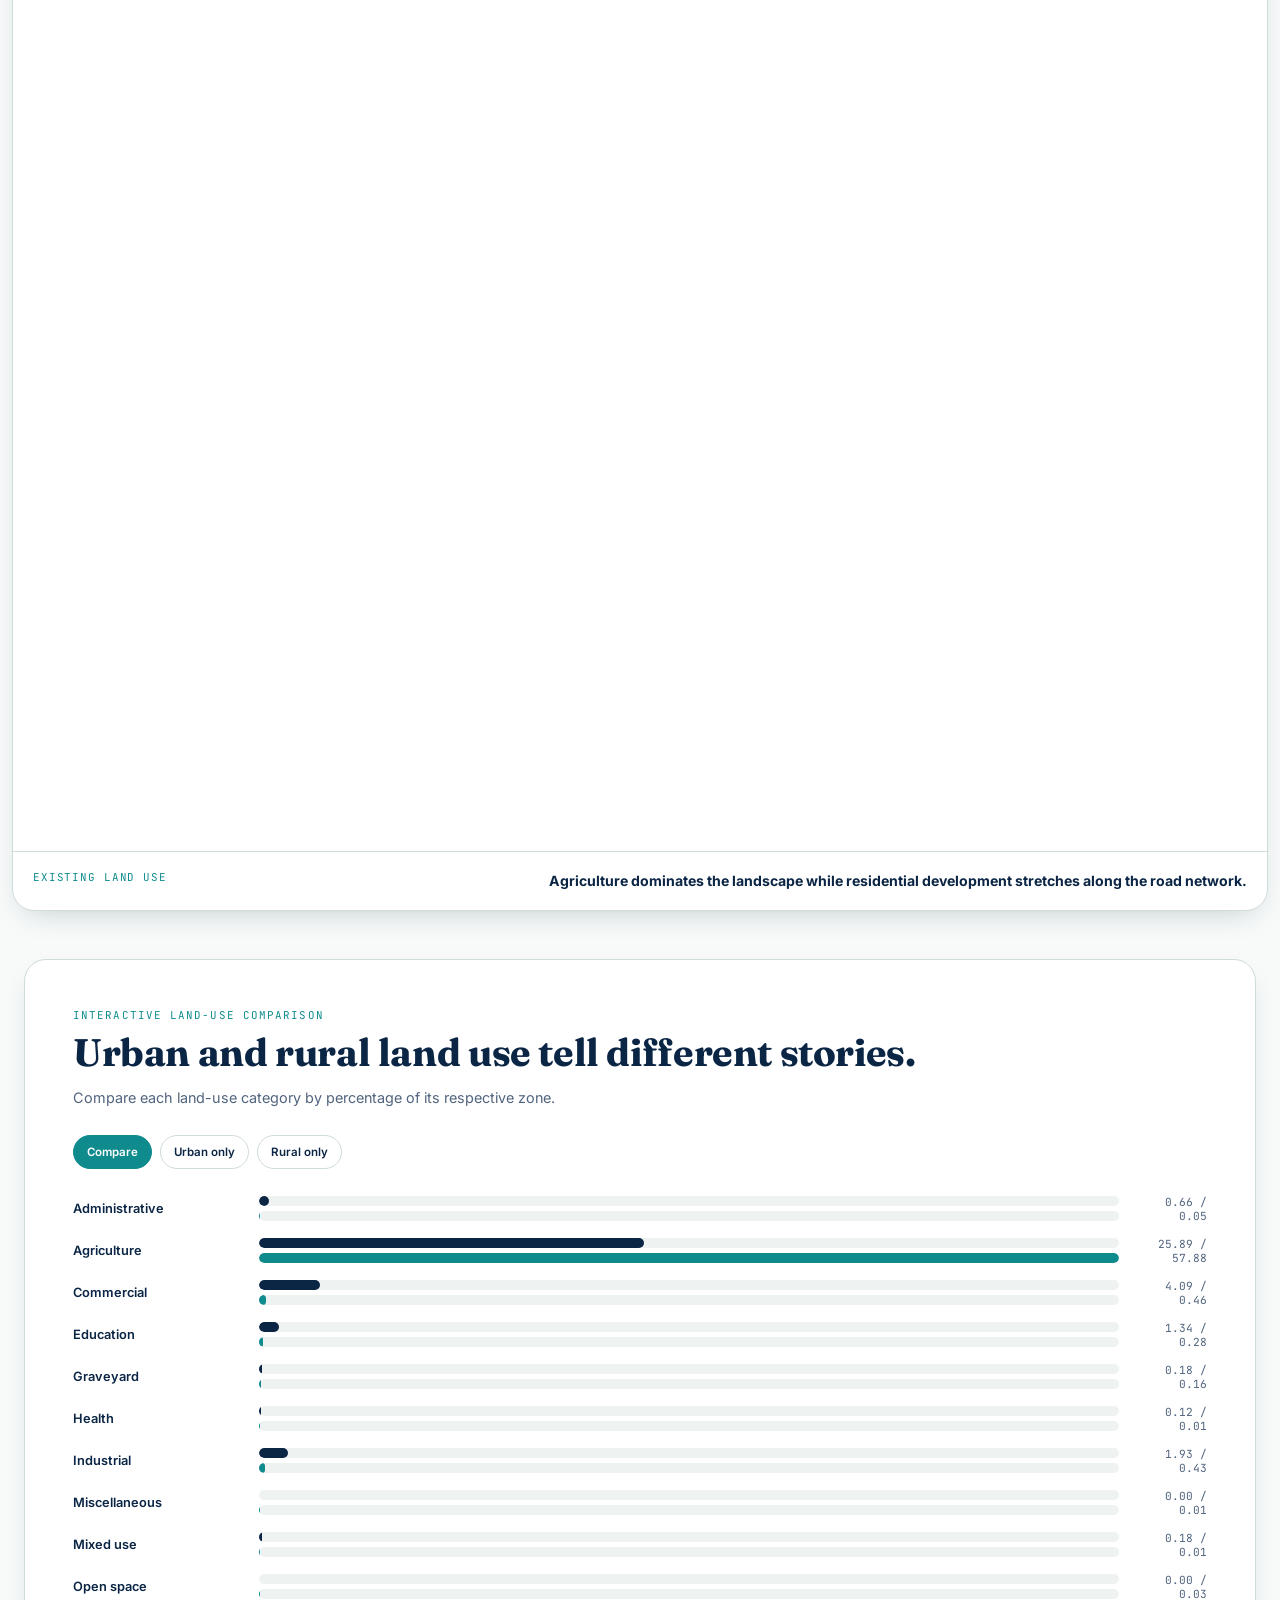
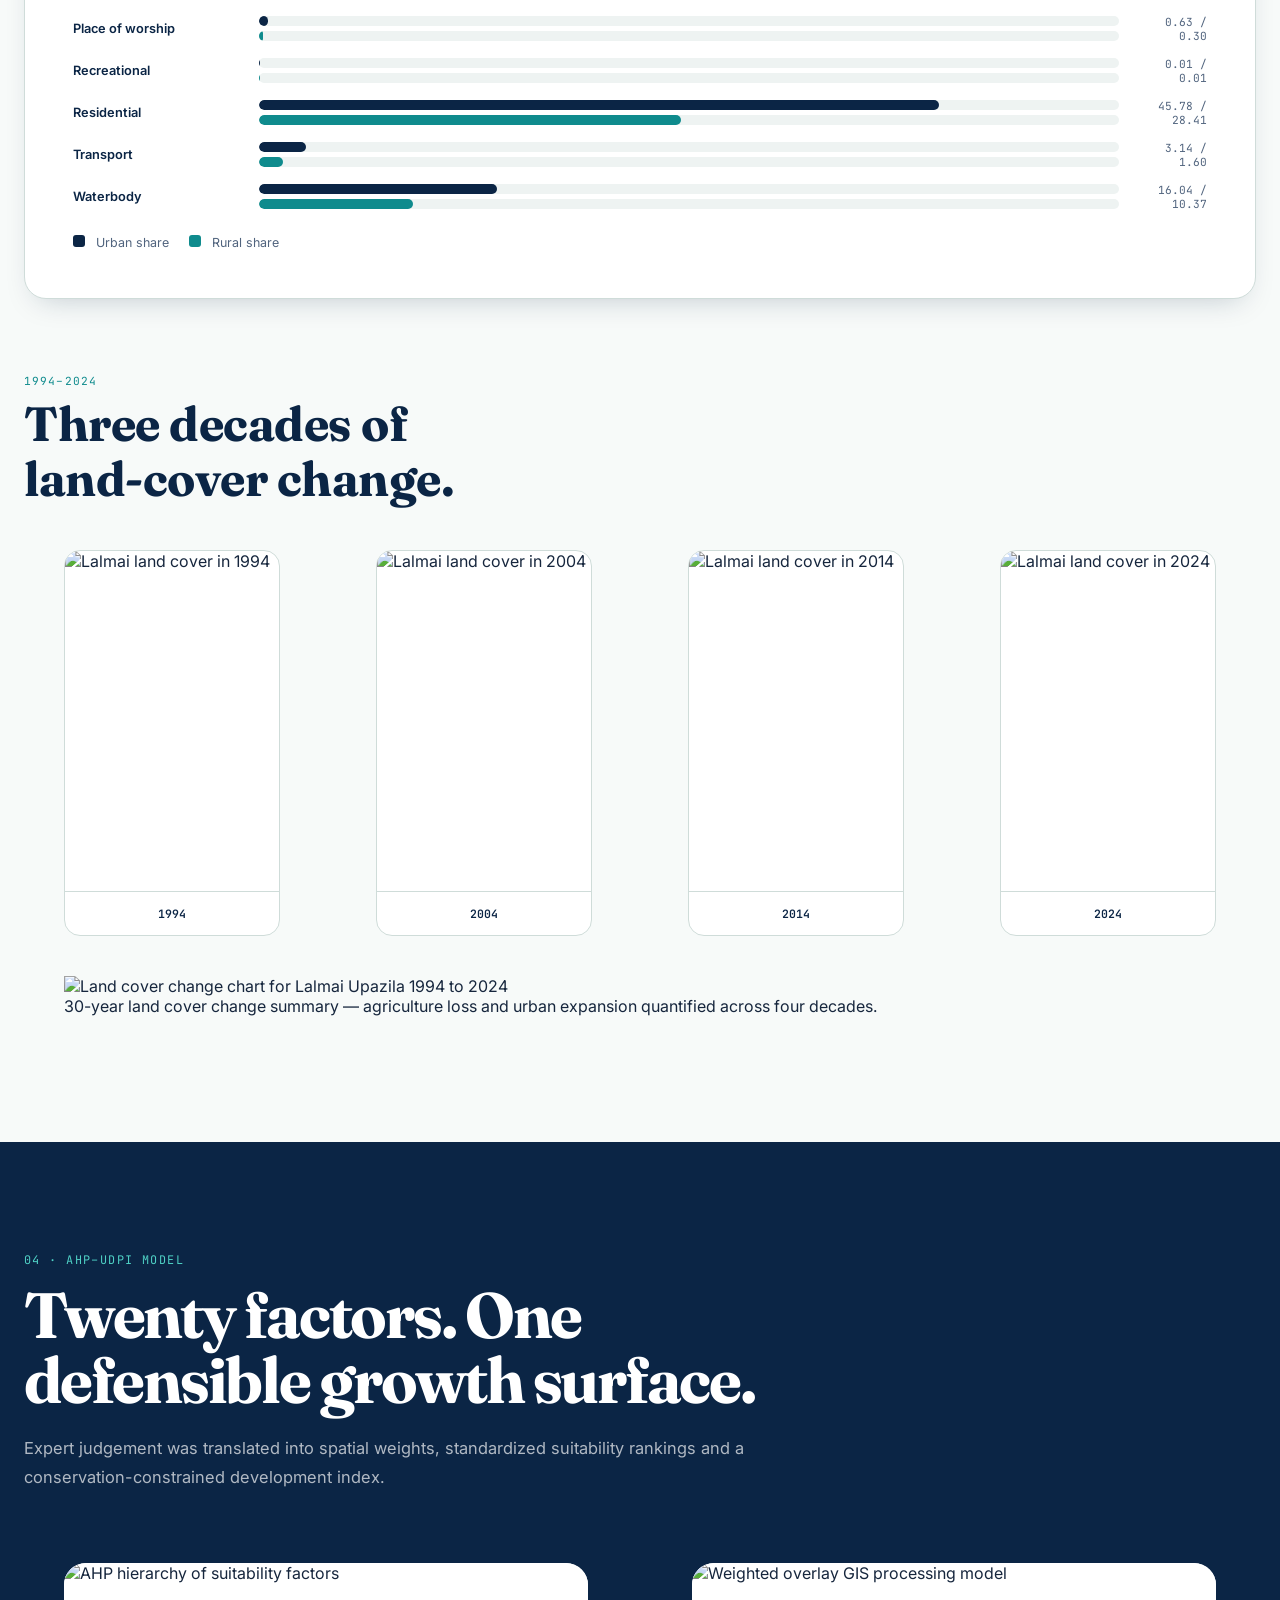
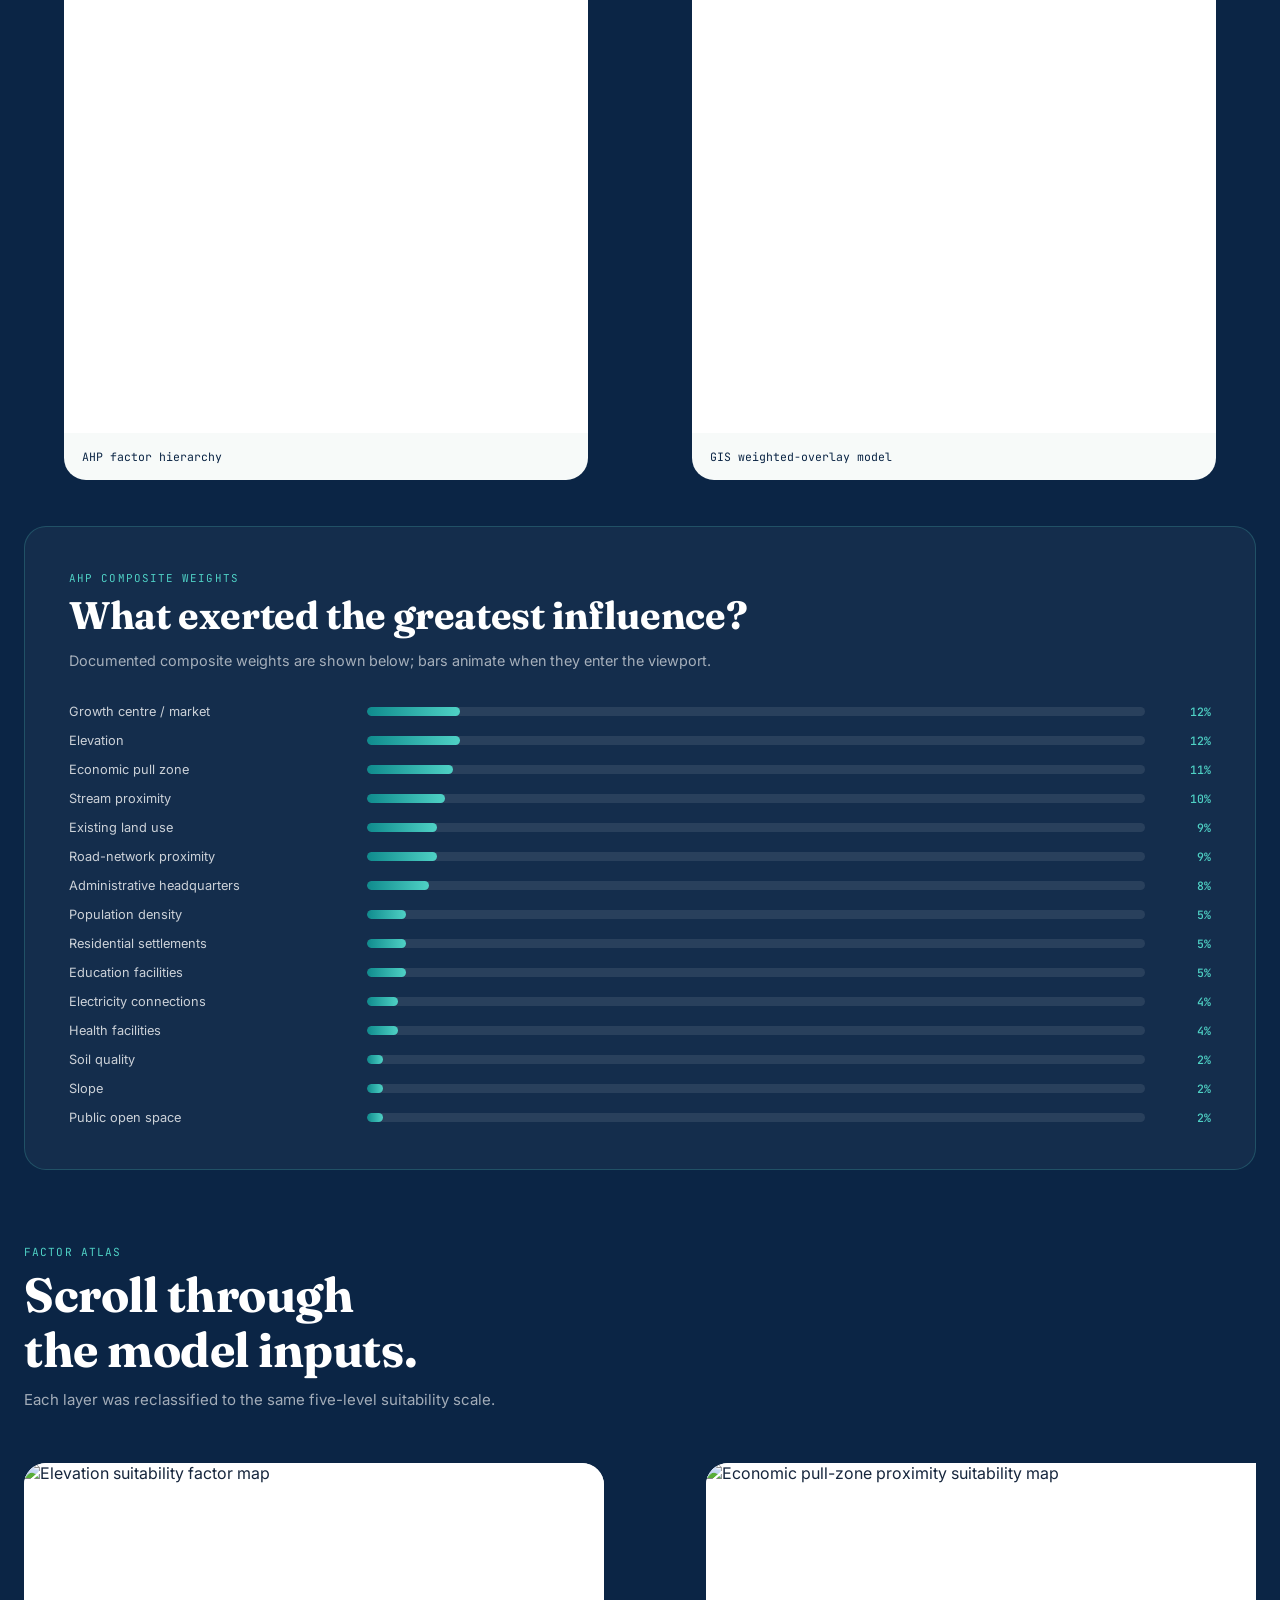
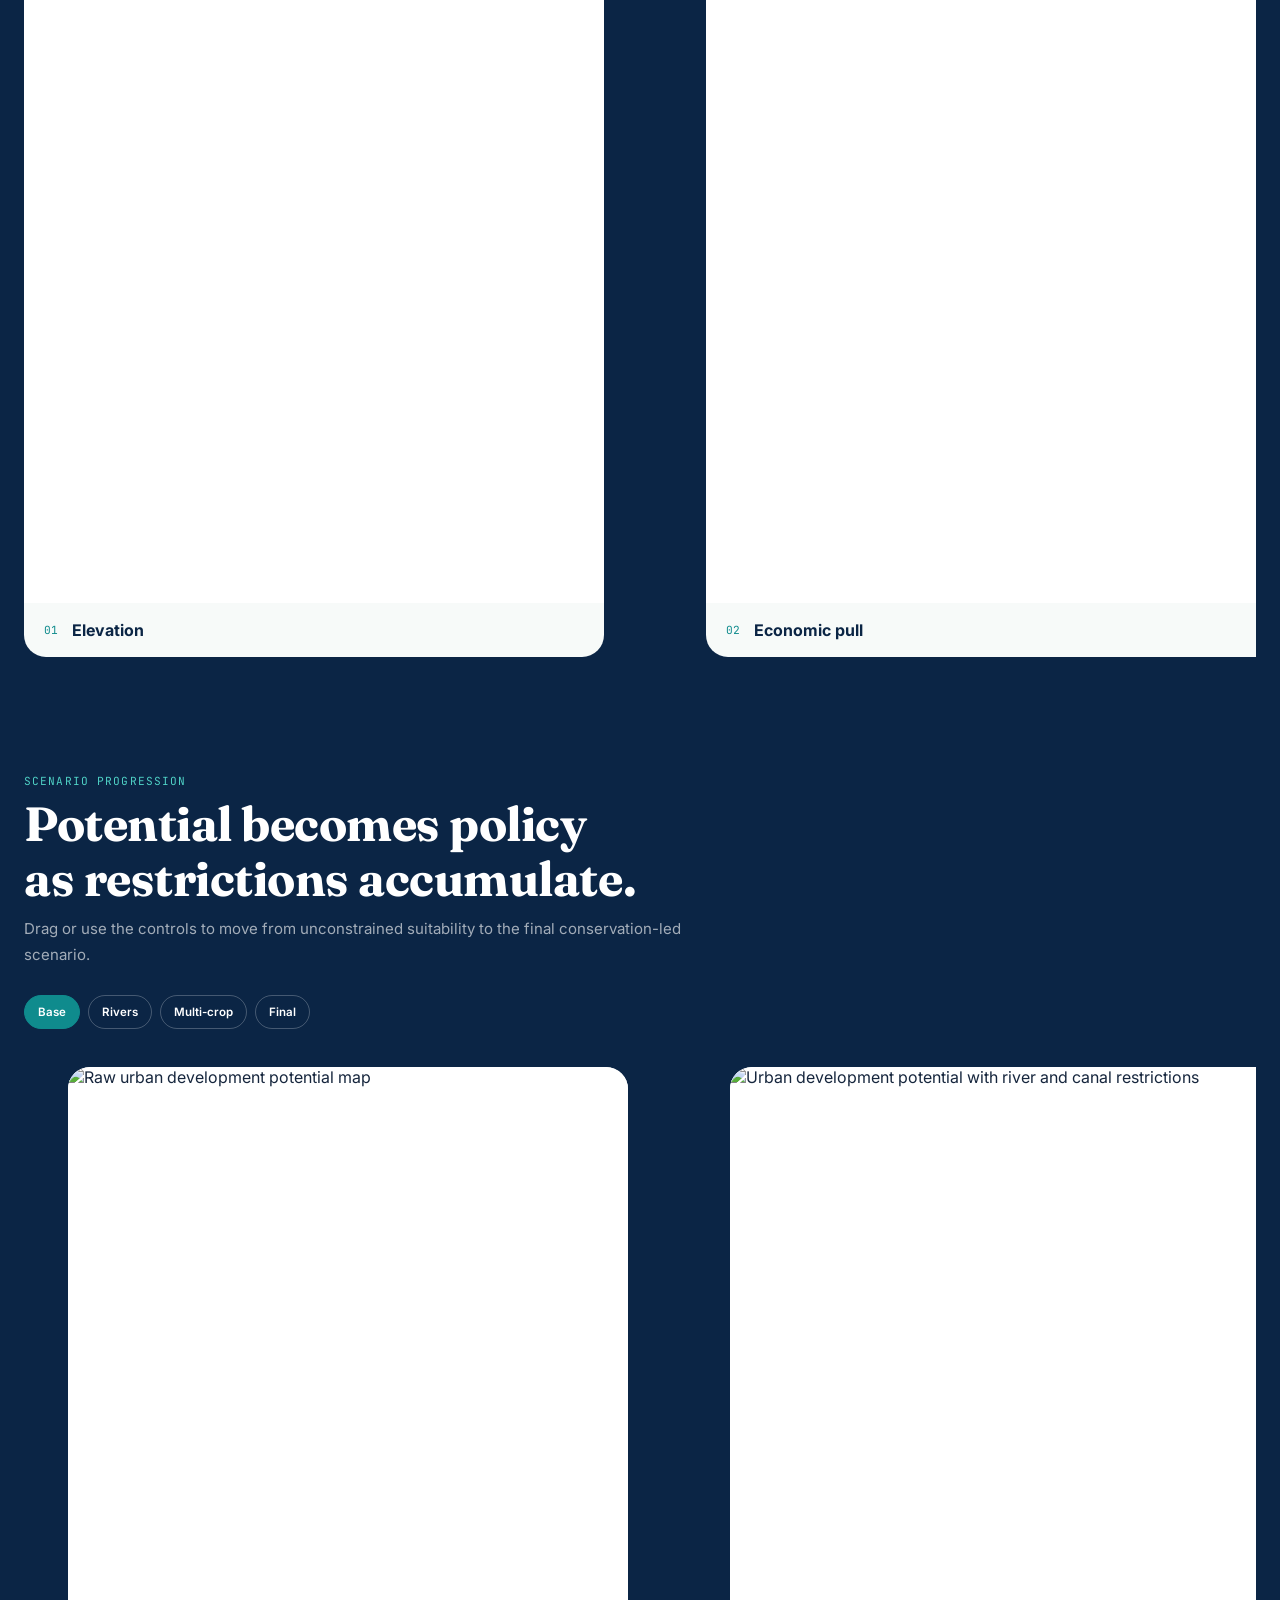
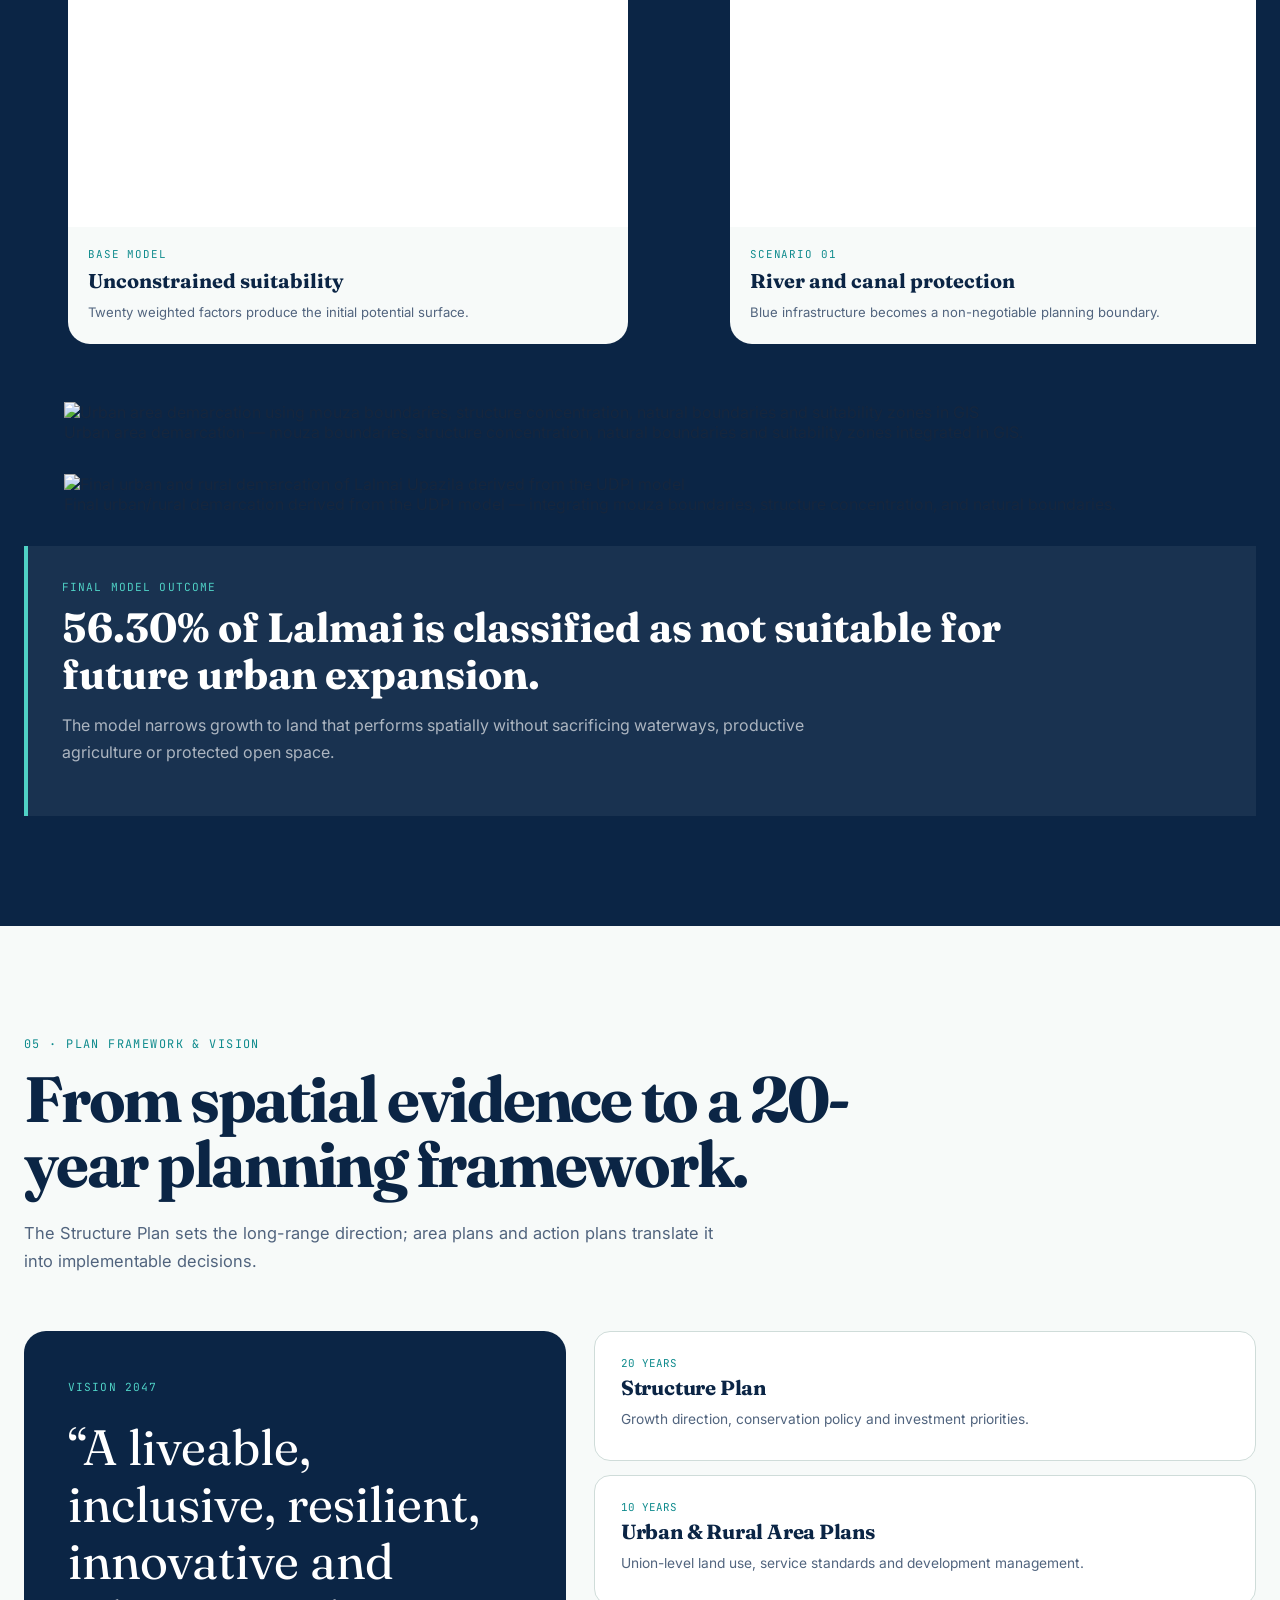
==== commit 4d804bdc: "Add files via upload" ====
--- a/projects/lalmai-master-plan.html
+++ b/projects/lalmai-master-plan.html
@@ -592,6 +592,17 @@
             <figcaption>2024</figcaption>
           </figure>
         </div>
+
+        <figure class="lm-figure" style="margin-top:1.5rem;">
+          <img
+            src="../images/projects/lalmai/landcover-change-chart.jpg"
+            alt="Land cover change chart for Lalmai Upazila 1994 to 2024"
+            loading="lazy"
+            data-lightbox="../images/projects/lalmai/landcover-change-chart.jpg"
+            data-caption="30-year land cover change summary (1994–2024) — agriculture, urban area, vegetation, waterbody and vacant land."
+          >
+          <figcaption>30-year land cover change summary — agriculture loss and urban expansion quantified across four decades.</figcaption>
+        </figure>
 
       </div>
     </section>
@@ -1123,6 +1134,16 @@
               data-lightbox="../images/projects/lalmai/population-density-progression.jpg"
               data-caption="Projected population-density progression from 2022 to 2047."
             >
+            <figure class="lm-figure" style="margin-top:1rem;">
+              <img
+                src="../images/projects/lalmai/agricultural-intensity-map.jpg"
+                alt="Agricultural intensity map showing double and triple crop land protected from urban expansion"
+                loading="lazy"
+                data-lightbox="../images/projects/lalmai/agricultural-intensity-map.jpg"
+                data-caption="Agricultural intensity map — double and triple crop land protected from urban expansion."
+              >
+              <figcaption>Agricultural intensity — double/triple crop land excluded from growth zones.</figcaption>
+            </figure>
           </div>
 
           <div class="lm-sector-copy">
@@ -1191,6 +1212,16 @@
               data-lightbox="../images/projects/lalmai/flood-class-map.jpg"
               data-caption="Flood-class distribution used in disaster and resilience planning."
             >
+            <figure class="lm-figure" style="margin-top:1rem;">
+              <img
+                src="../images/projects/lalmai/flood-class-chart.jpg"
+                alt="Pie chart showing flood class distribution percentages in Lalmai"
+                loading="lazy"
+                data-lightbox="../images/projects/lalmai/flood-class-chart.jpg"
+                data-caption="Flood class breakdown: F3 (1.8–3.6m depth) dominates at 43.36%, F2 at 27.16%."
+              >
+              <figcaption>Flood class breakdown — F3 dominates at 43.36%, covering the most land area.</figcaption>
+            </figure>
           </div>
 
           <div class="lm-sector-copy">
